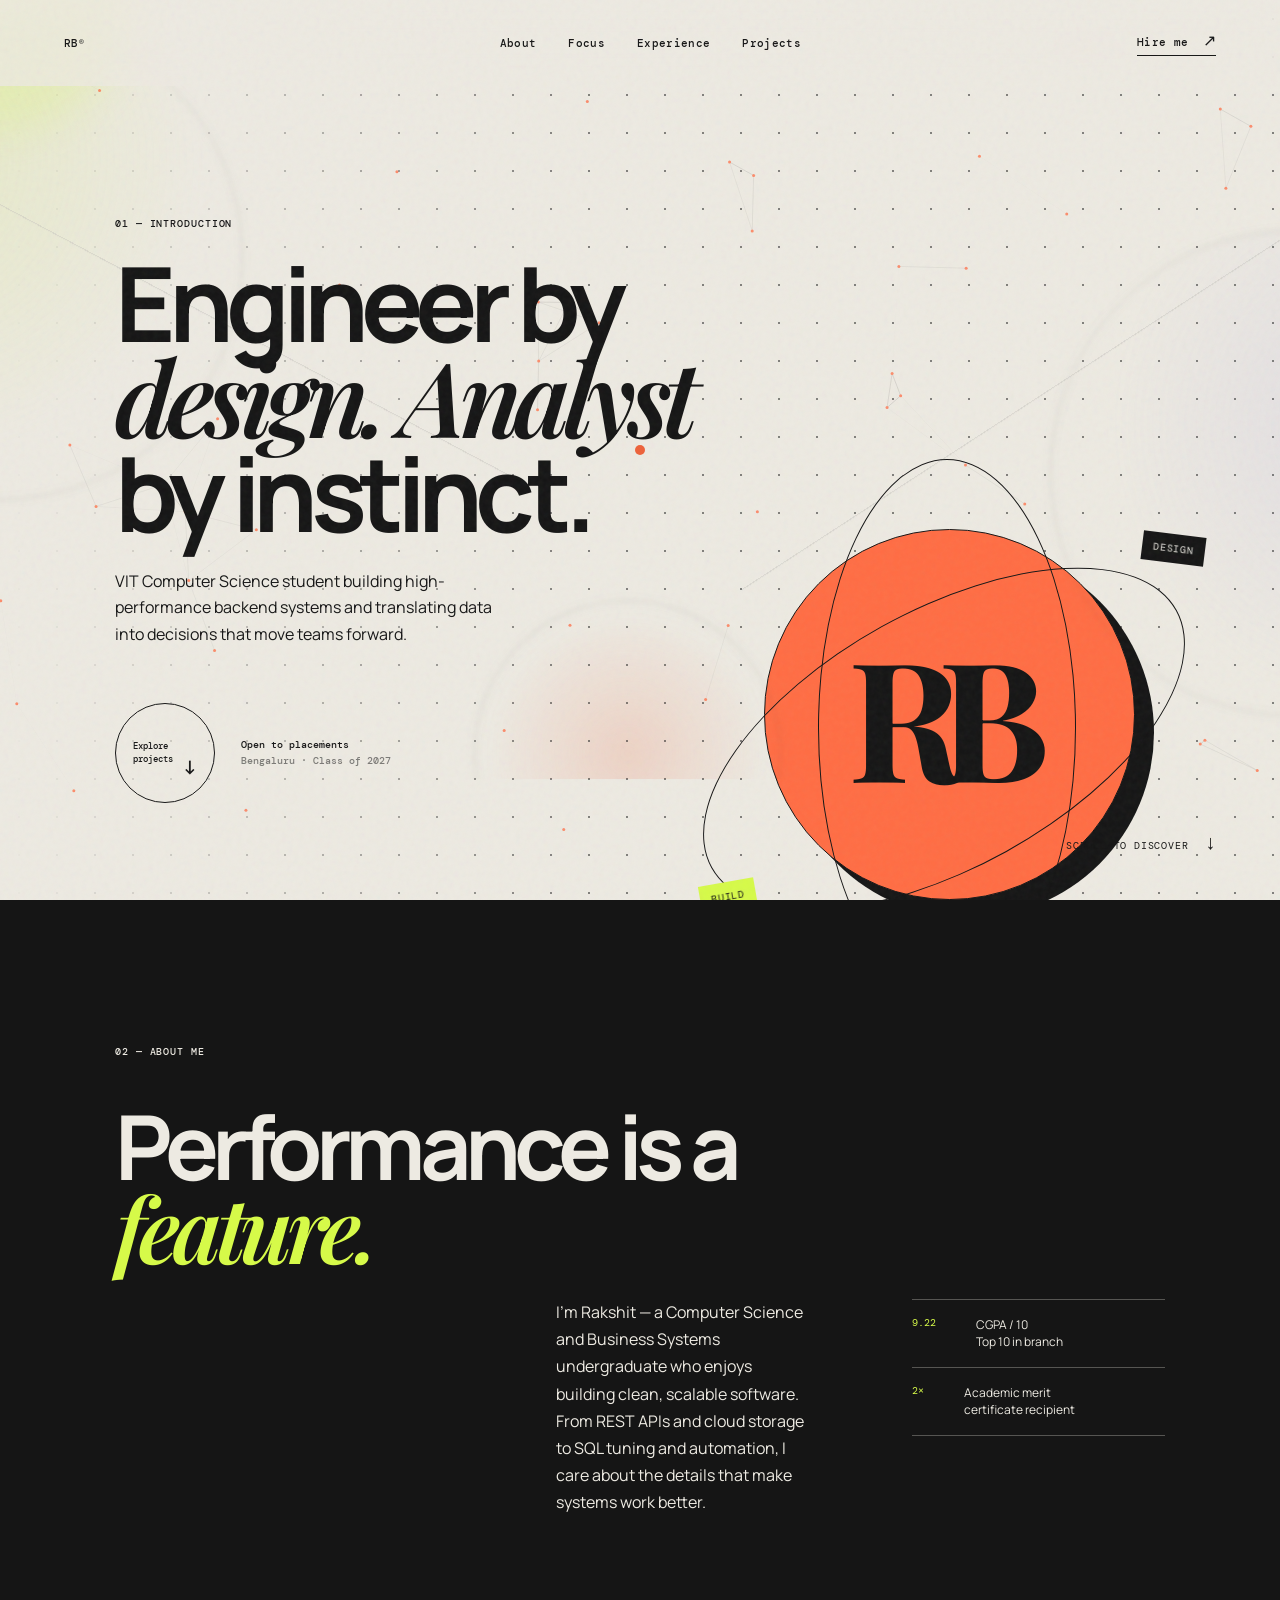
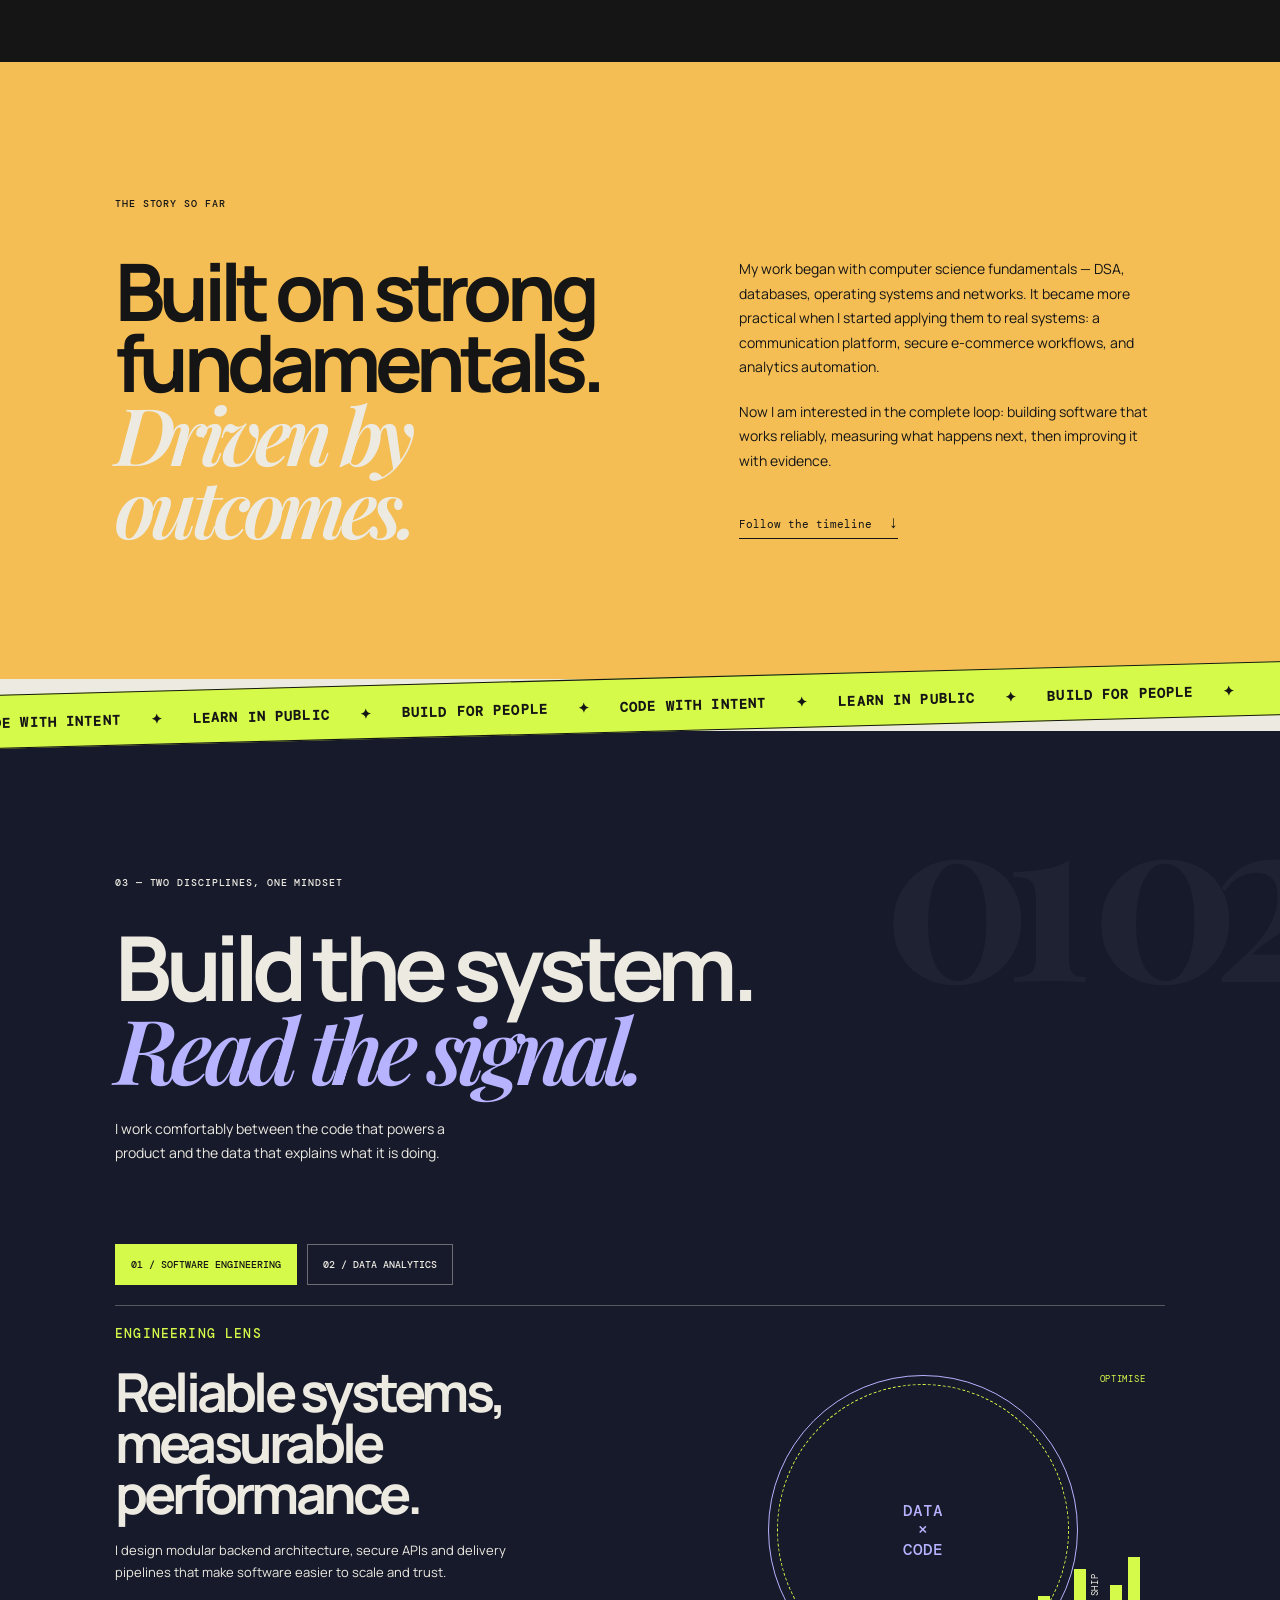
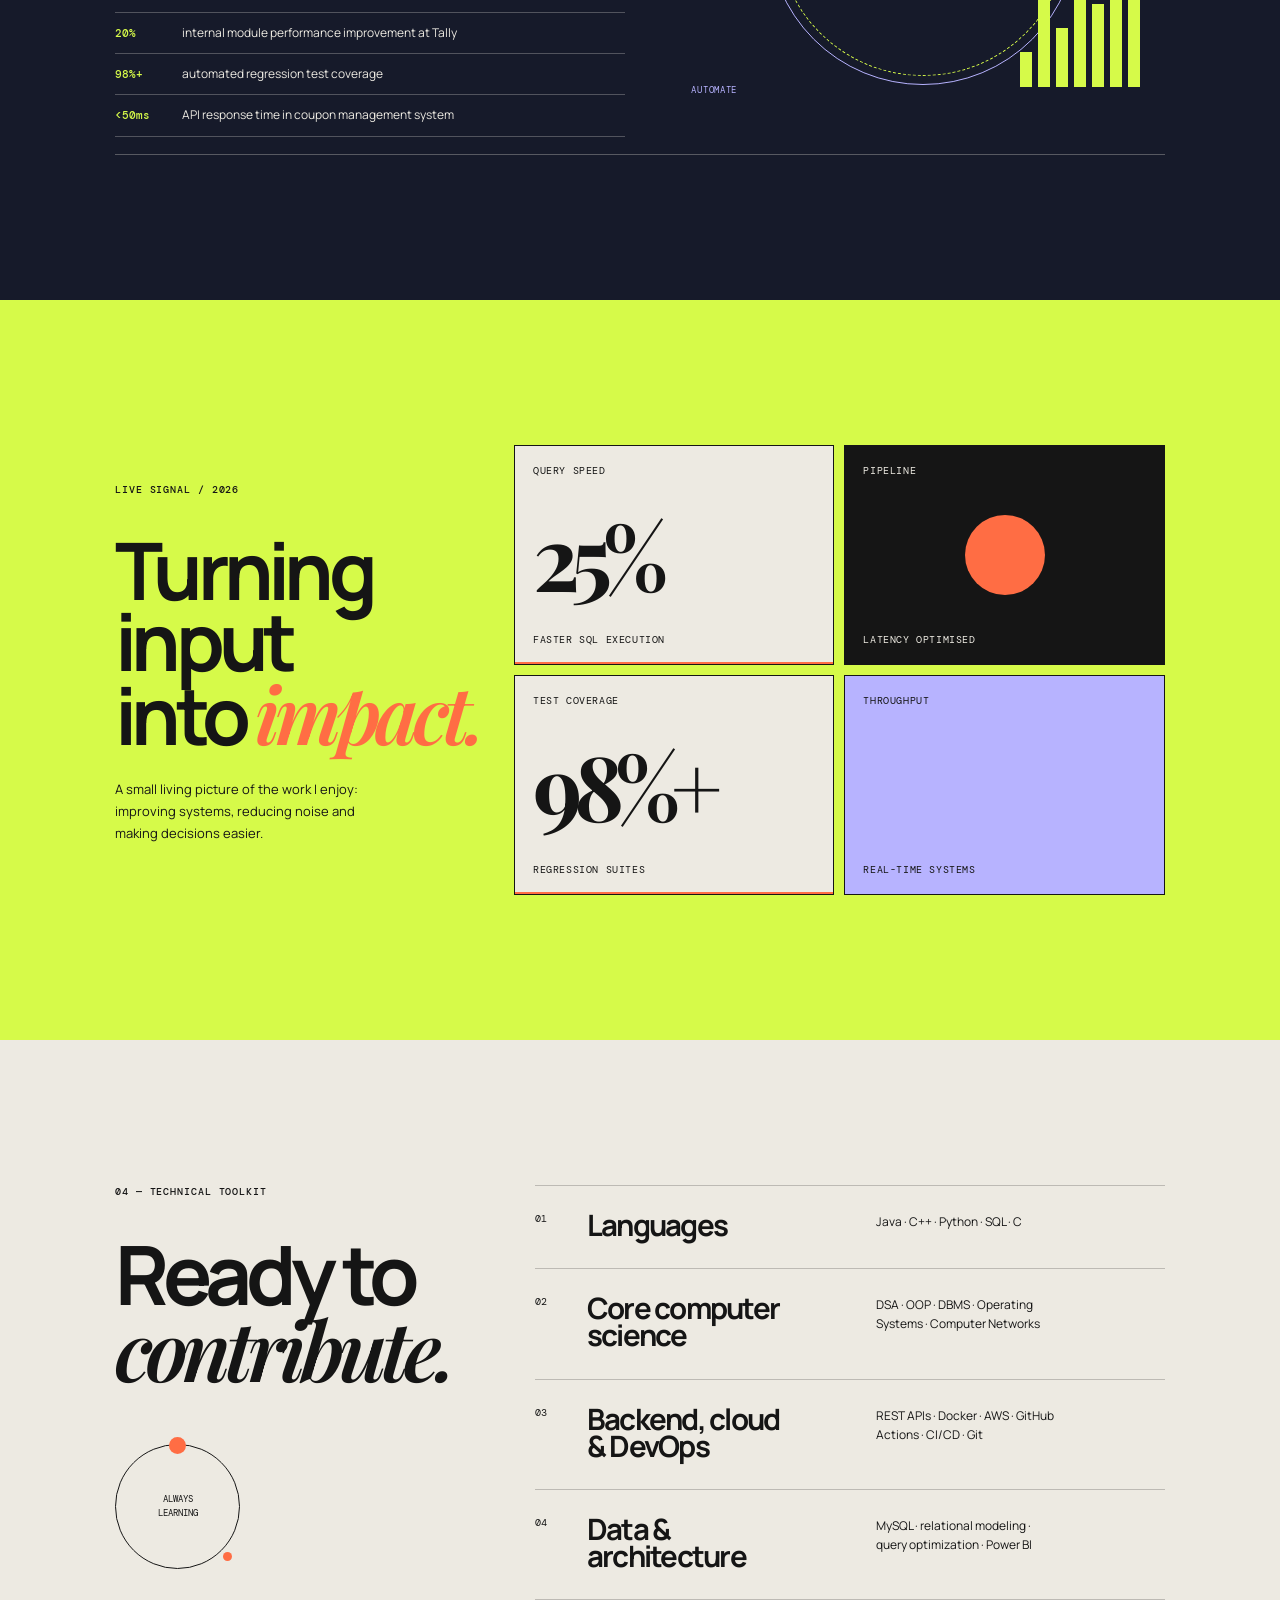
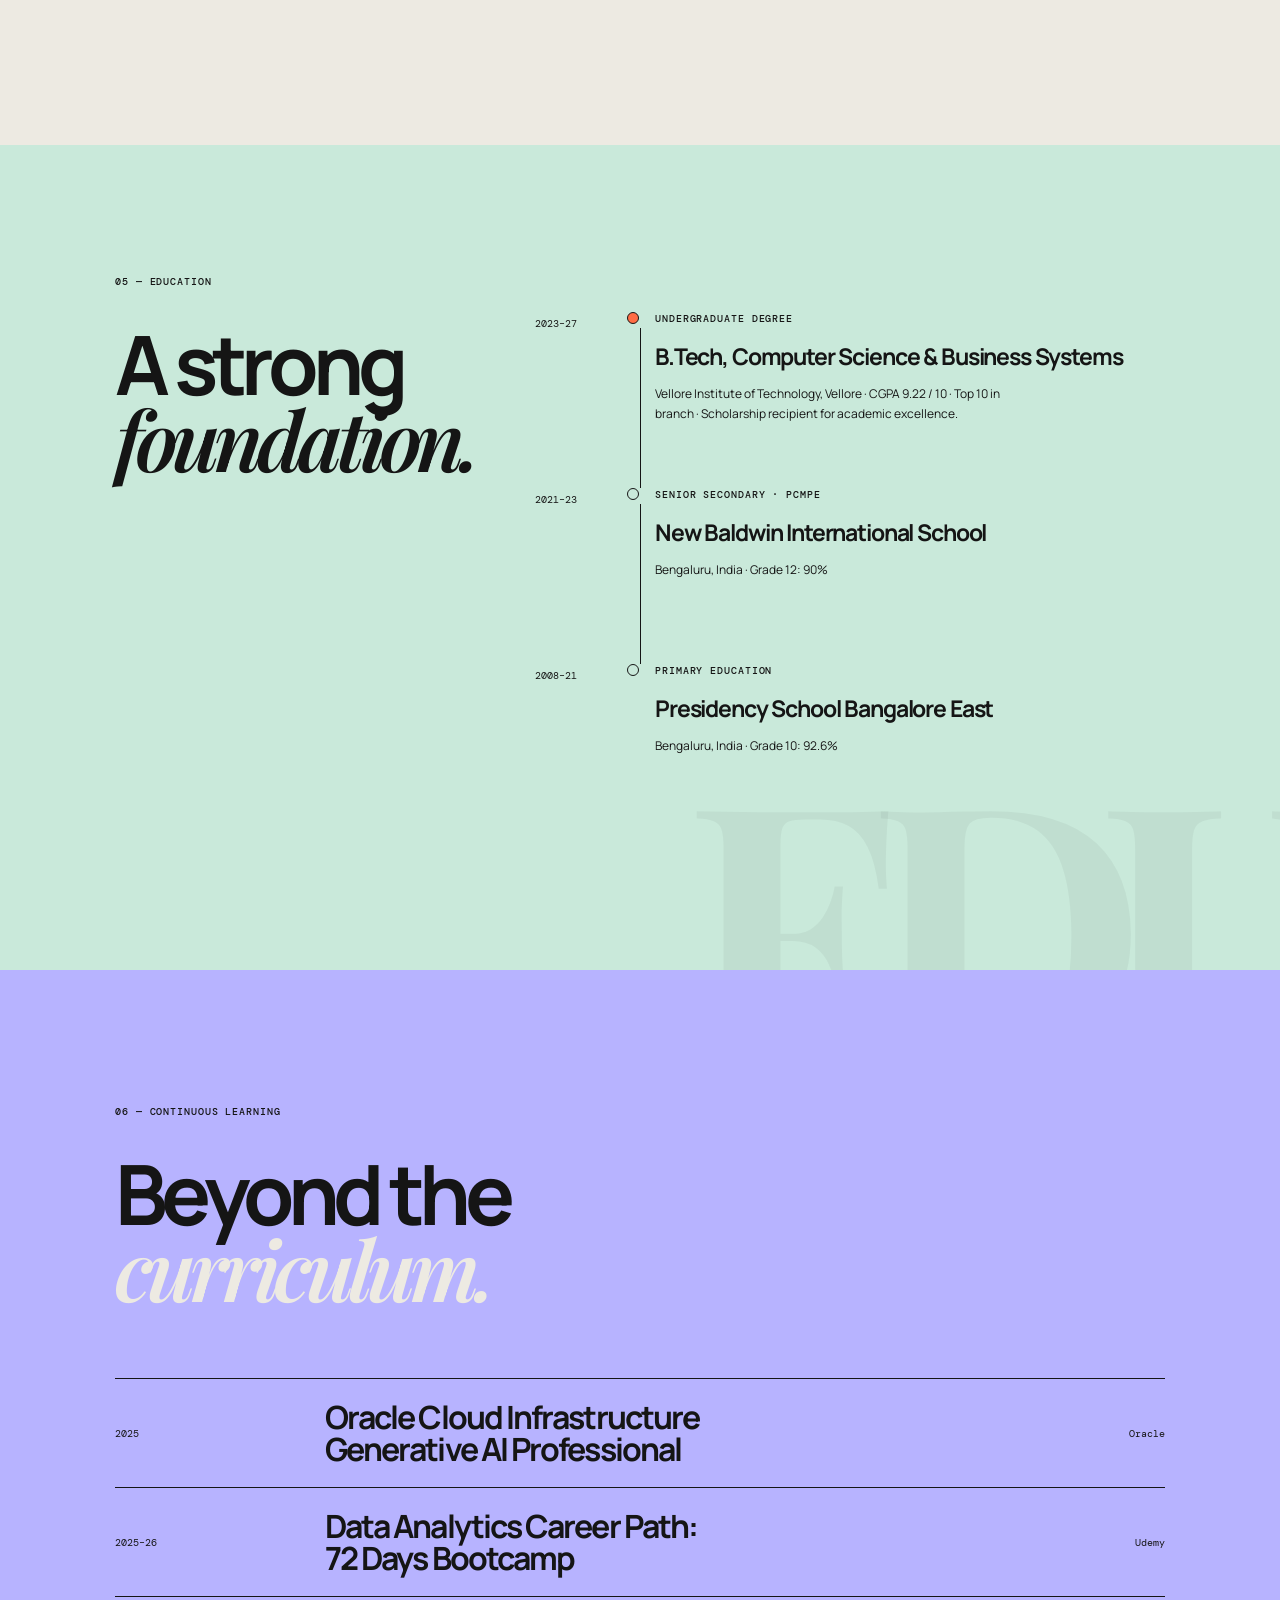
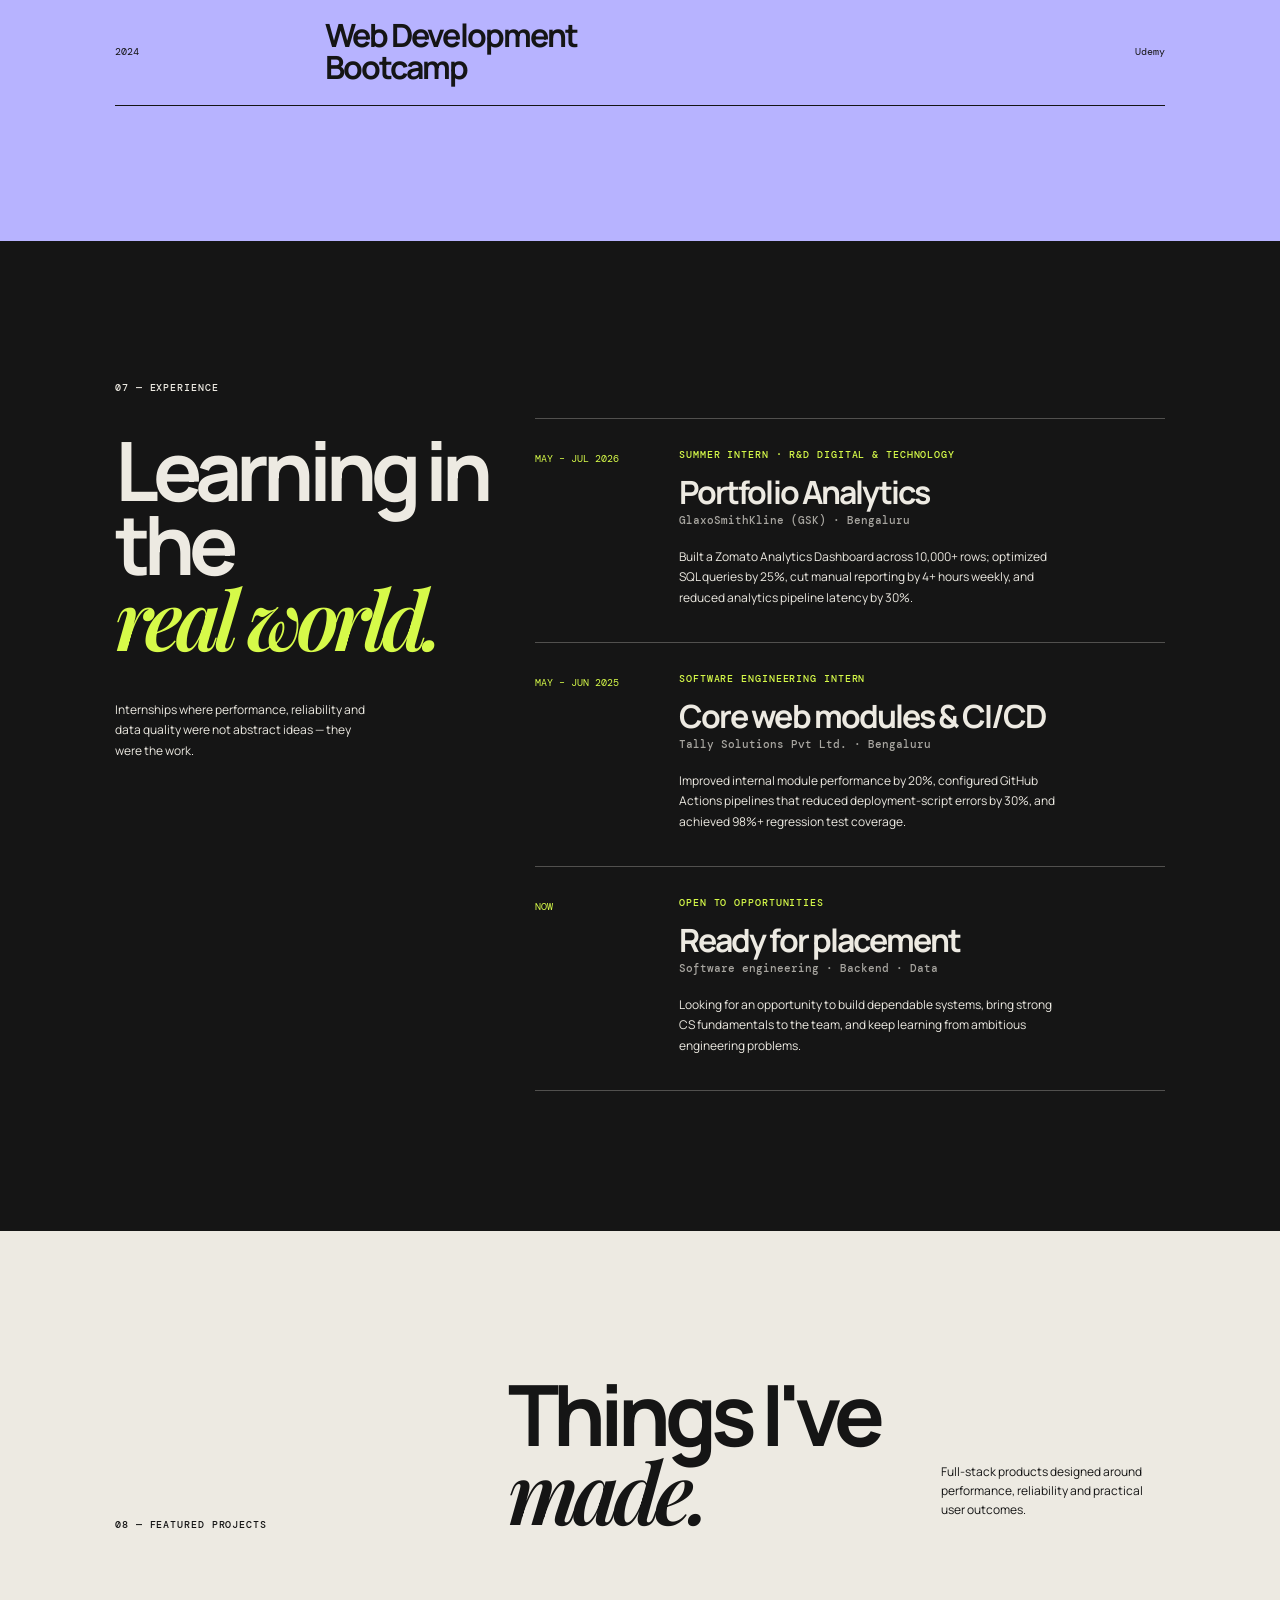
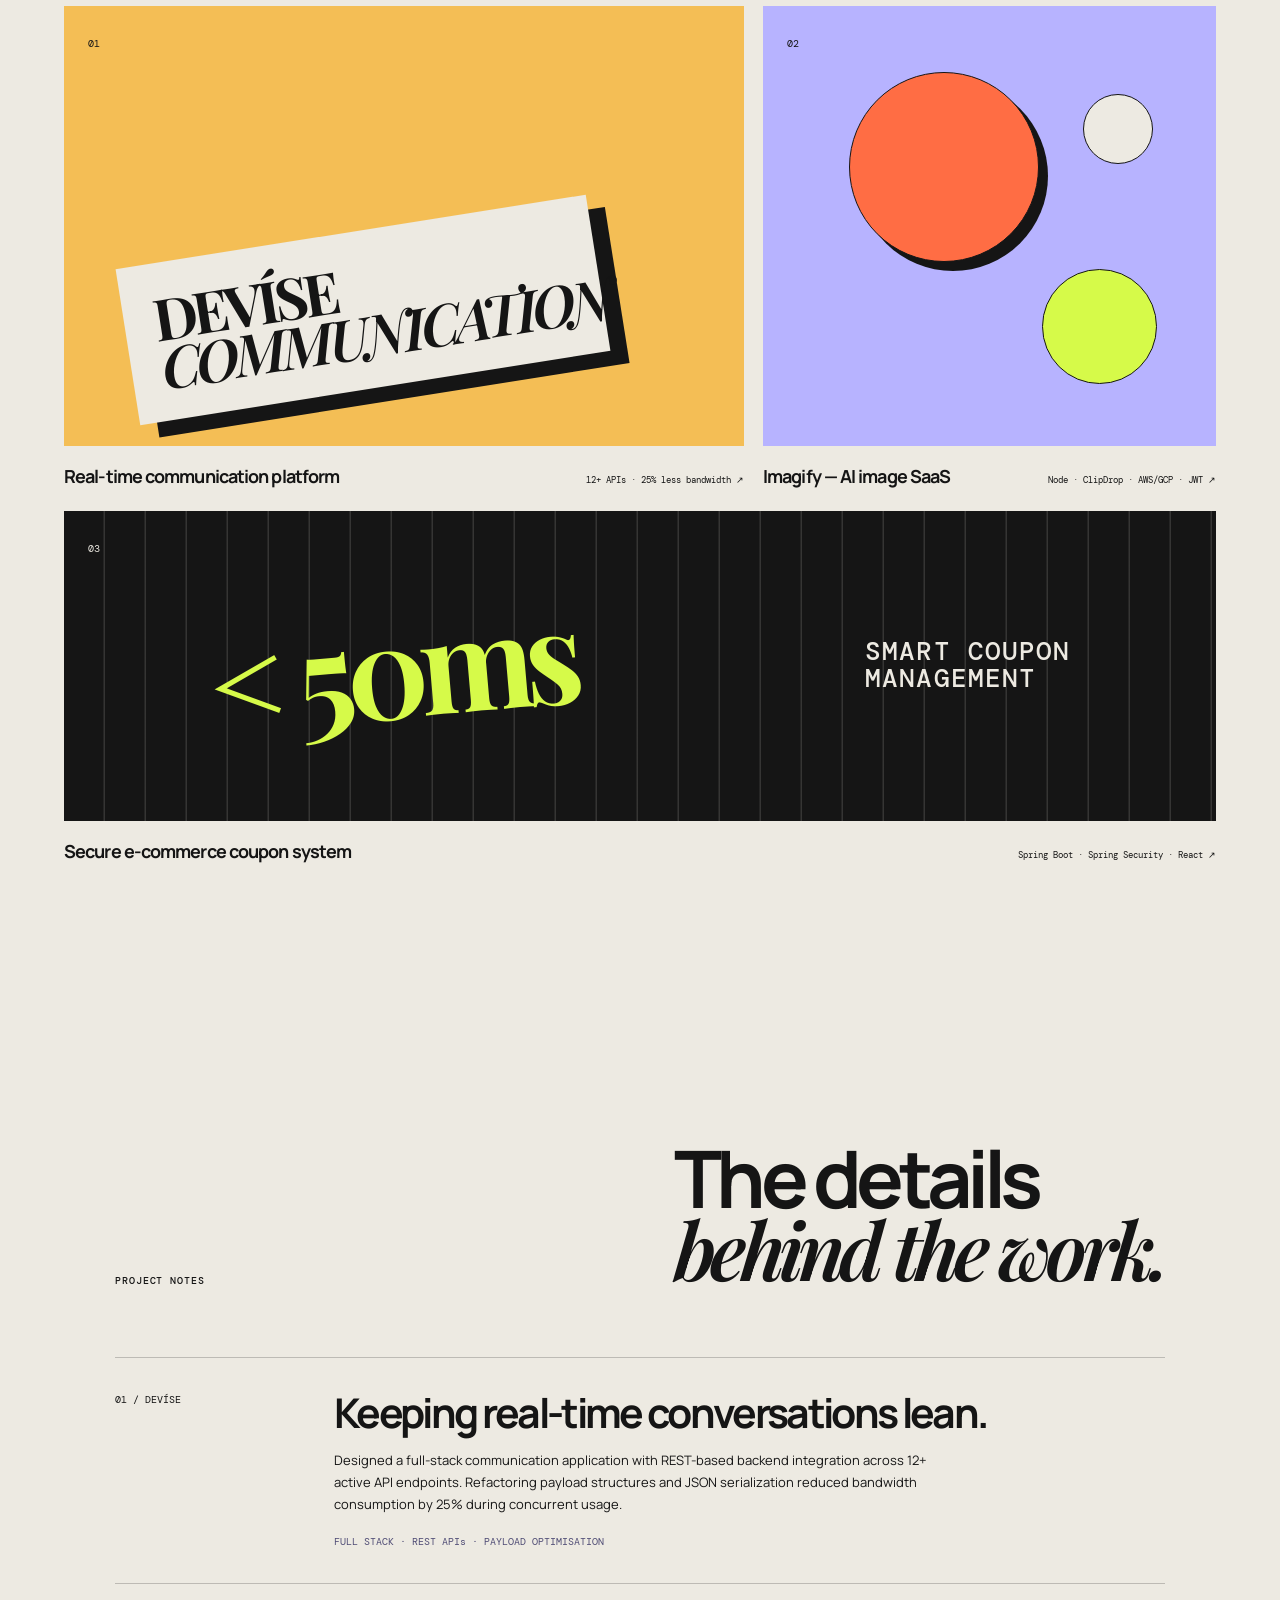
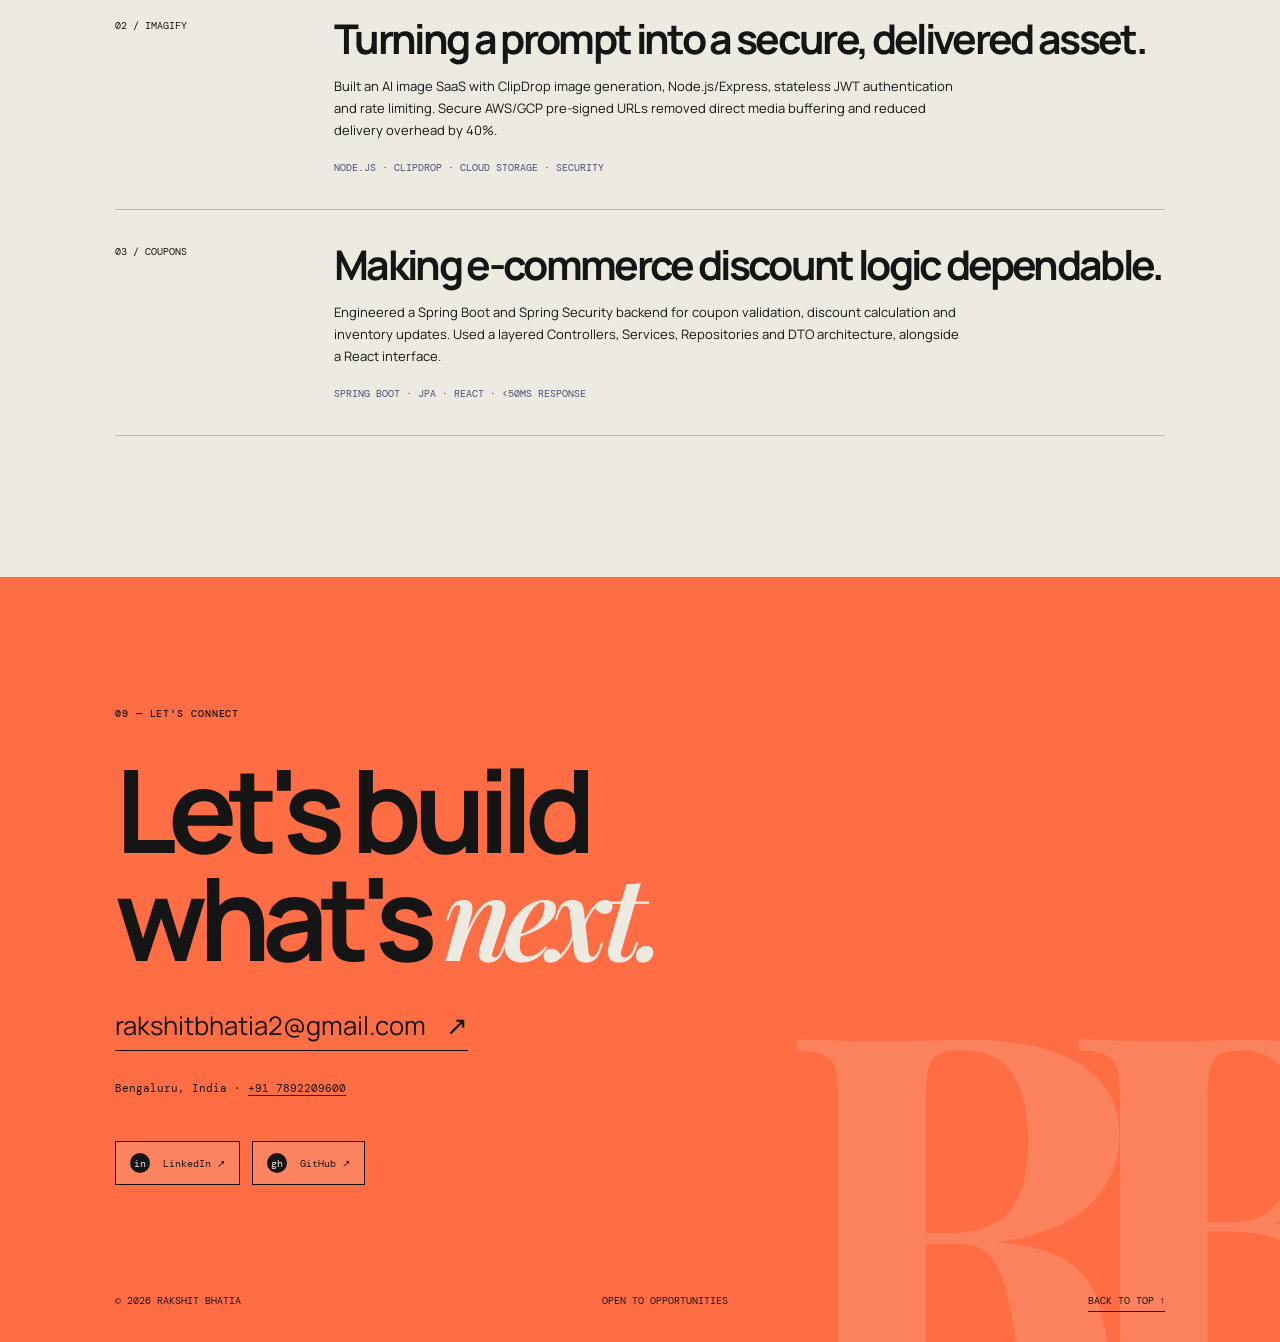
==== index.html @ 24d00c27 "Add Vercel Analytics" ====
<!doctype html>
<html lang="en">
  <head>
    <meta charset="UTF-8" />
    <meta name="viewport" content="width=device-width, initial-scale=1.0" />
    <meta name="description" content="Rakshit Bhatia — Computer Science student at VIT building high-performance backend systems and data-driven products. Open to placements, Class of 2027." />
    <meta name="author" content="Rakshit Bhatia" />
    <meta name="theme-color" content="#edeae2" />
    <meta property="og:title" content="Rakshit Bhatia — Portfolio" />
    <meta property="og:description" content="Engineer by design. Analyst by instinct. Backend systems, data analytics, and full-stack projects." />
    <meta property="og:type" content="website" />
    <meta property="og:url" content="https://rakshitbhatia.com" />
    <meta name="twitter:card" content="summary" />
    <meta name="twitter:title" content="Rakshit Bhatia — Portfolio" />
    <meta name="twitter:description" content="VIT CS student · Backend engineering · Data analytics · Open to placements 2027" />
    <title>Rakshit Bhatia — Portfolio</title>
    <link rel="icon" href="favicon.svg" type="image/svg+xml" />
    <link rel="preconnect" href="https://fonts.googleapis.com" />
    <link rel="preconnect" href="https://fonts.gstatic.com" crossorigin />
    <link href="https://fonts.googleapis.com/css2?family=DM+Mono:wght@400;500&family=Manrope:wght@400;500;600;700;800&family=Playfair+Display:ital,wght@0,600;0,700;1,600;1,700&display=swap" rel="stylesheet" />
    <link rel="stylesheet" href="styles.css" />
    <link rel="stylesheet" href="enhancements.css" />
    <link rel="stylesheet" href="motion.css" />
    <link rel="stylesheet" href="resume.css" />
    <link rel="stylesheet" href="dual-track.css" />
    <link rel="stylesheet" href="credentials.css" />
    <link rel="stylesheet" href="story.css" />
    <link rel="stylesheet" href="interactive.css" />
    <link rel="stylesheet" href="ambient.css" />

    <script>
      window.va = window.va || function () {
      (window.vaq = window.vaq || []).push(arguments);
    };
    </script>
    <script defer src="/_vercel/insights/script.js"></script>

  </head>
  <body>
    <a class="skip-link" href="#top">Skip to content</a>

    <div class="loader" aria-hidden="true"><span>RB</span><i></i></div>
    <div class="scroll-progress" aria-hidden="true"></div>
    <div class="cursor-dot" aria-hidden="true"></div>
    <div class="ambient-field" aria-hidden="true">
      <i class="ambient-orb orb-a"></i>
      <i class="ambient-orb orb-b"></i>
      <i class="ambient-orb orb-c"></i>
      <span class="ambient-line line-a"></span>
      <span class="ambient-line line-b"></span>
    </div>
    <div class="noise"></div>
    <div class="cursor-glow"></div>

    <header class="nav">
      <a class="brand" href="#top">RB<span>®</span></a>
      <button class="nav-toggle" type="button" aria-expanded="false" aria-controls="site-nav" aria-label="Open menu">
        <span></span><span></span>
      </button>
      <nav id="site-nav">
        <a href="#about">About</a>
        <a href="#impact">Focus</a>
        <a href="#experience">Experience</a>
        <a href="#work">Projects</a>
        <a class="nav-mobile-cta" href="#contact">Contact</a>
      </nav>
      <a class="nav-cta" href="#contact">Hire me <i>↗</i></a>
    </header>

    <main id="top">
      <section class="hero" aria-label="Introduction">
        <canvas class="particle-canvas" aria-hidden="true"></canvas>
        <div class="hero-orb orb-one"></div>
        <div class="hero-orb orb-two"></div>
        <div class="starfield" aria-hidden="true"></div>
        <div class="hero-copy">
          <p class="eyebrow reveal">01 — INTRODUCTION</p>
          <h1 class="reveal">Engineer by<br /><em>design. Analyst</em><br />by instinct.</h1>
          <p class="hero-description reveal">VIT Computer Science student building high-performance backend systems and translating data into decisions that move teams forward.</p>
          <div class="hero-bottom reveal">
            <a class="round-link magnetic" href="#work"><span>Explore<br />projects</span><b>↓</b></a>
            <p>Open to placements<br /><span>Bengaluru · Class of 2027</span></p>
          </div>
        </div>
        <div class="hero-art reveal">
          <div class="portrait-ring"><div class="portrait-initials">RB</div></div>
          <div class="orbit orbit-a"></div>
          <div class="orbit orbit-b"></div>
          <span class="tag tag-a">DESIGN</span>
          <span class="tag tag-b">BUILD</span>
          <span class="tag tag-c">IMAGINE</span>
        </div>
        <p class="scroll-note">SCROLL TO DISCOVER <span>↓</span></p>
      </section>

      <section class="statement" id="about">
        <p class="eyebrow reveal">02 — ABOUT ME</p>
        <h2 class="reveal">Performance is a<br /><em>feature.</em></h2>
        <div class="statement-grid">
          <p class="reveal">I'm Rakshit — a Computer Science and Business Systems undergraduate who enjoys building clean, scalable software. From REST APIs and cloud storage to SQL tuning and automation, I care about the details that make systems work better.</p>
          <div class="facts reveal">
            <div><b>9.22</b><span>CGPA / 10<br />Top 10 in branch</span></div>
            <div><b>2×</b><span>Academic merit<br />certificate recipient</span></div>
          </div>
        </div>
      </section>

      <section class="origin">
        <p class="eyebrow reveal">THE STORY SO FAR</p>
        <div class="origin-grid">
          <h2 class="reveal">Built on strong<br />fundamentals.<br /><em>Driven by outcomes.</em></h2>
          <div class="origin-copy reveal">
            <p>My work began with computer science fundamentals — DSA, databases, operating systems and networks. It became more practical when I started applying them to real systems: a communication platform, secure e-commerce workflows, and analytics automation.</p>
            <p>Now I am interested in the complete loop: building software that works reliably, measuring what happens next, then improving it with evidence.</p>
            <a href="#experience">Follow the timeline <span>↓</span></a>
          </div>
        </div>
      </section>

      <div class="marquee" aria-label="Core values">
        <div>CODE WITH INTENT <i>✦</i> LEARN IN PUBLIC <i>✦</i> BUILD FOR PEOPLE <i>✦</i> CODE WITH INTENT <i>✦</i> LEARN IN PUBLIC <i>✦</i> BUILD FOR PEOPLE <i>✦</i></div>
      </div>

      <section class="dual-track" id="impact">
        <div class="dual-heading">
          <p class="eyebrow reveal">03 — TWO DISCIPLINES, ONE MINDSET</p>
          <h2 class="reveal">Build the system.<br /><em>Read the signal.</em></h2>
          <p class="reveal">I work comfortably between the code that powers a product and the data that explains what it is doing.</p>
        </div>
        <div class="track-switch reveal" role="tablist" aria-label="Career focus">
          <button class="track-button active" role="tab" aria-selected="true" data-track="engineering">01 / SOFTWARE ENGINEERING</button>
          <button class="track-button" role="tab" aria-selected="false" data-track="analytics">02 / DATA ANALYTICS</button>
        </div>
        <div class="track-stage reveal">
          <div class="track-copy active" data-panel="engineering">
            <p class="type">ENGINEERING LENS</p>
            <h3>Reliable systems,<br />measurable performance.</h3>
            <p>I design modular backend architecture, secure APIs and delivery pipelines that make software easier to scale and trust.</p>
            <ul>
              <li><b>20%</b> internal module performance improvement at Tally</li>
              <li><b>98%+</b> automated regression test coverage</li>
              <li><b>&lt;50ms</b> API response time in coupon management system</li>
            </ul>
          </div>
          <div class="track-copy" data-panel="analytics">
            <p class="type">ANALYTICS LENS</p>
            <h3>From raw data<br />to useful clarity.</h3>
            <p>I model, query and automate data workflows so teams can spend less time assembling reports and more time acting on insight.</p>
            <ul>
              <li><b>10K+</b> operational records modelled in analytics dashboard</li>
              <li><b>25%</b> faster SQL query execution</li>
              <li><b>4+ hrs</b> manual reporting eliminated each week</li>
            </ul>
          </div>
          <div class="data-visual" aria-hidden="true">
            <div class="data-ring"><span>DATA<br />×<br />CODE</span></div>
            <div class="chart-bars"><i></i><i></i><i></i><i></i><i></i><i></i><i></i></div>
            <span class="data-label label-one">OPTIMISE</span>
            <span class="data-label label-two">AUTOMATE</span>
            <span class="data-label label-three">SHIP</span>
          </div>
        </div>
      </section>

      <section class="signal-lab" aria-label="Impact metrics">
        <div class="signal-copy">
          <p class="eyebrow reveal">LIVE SIGNAL / 2026</p>
          <h2 class="reveal">Turning input<br />into <em>impact.</em></h2>
          <p class="reveal">A small living picture of the work I enjoy: improving systems, reducing noise and making decisions easier.</p>
        </div>
        <div class="signal-grid reveal">
          <div class="signal-cell metric">
            <span>QUERY SPEED</span>
            <b data-count="25" data-suffix="%">0%</b>
            <small>FASTER SQL EXECUTION</small>
          </div>
          <div class="signal-cell pulse">
            <span>PIPELINE</span>
            <div class="pulse-core"></div>
            <small>LATENCY OPTIMISED</small>
          </div>
          <div class="signal-cell metric">
            <span>TEST COVERAGE</span>
            <b data-count="98" data-suffix="%+">0%+</b>
            <small>REGRESSION SUITES</small>
          </div>
          <div class="signal-cell waveform">
            <span>THROUGHPUT</span>
            <svg viewBox="0 0 240 80" preserveAspectRatio="none"><path d="M0 45 C22 45 22 15 45 15 S68 66 90 66 S111 24 135 24 S156 52 179 52 S200 9 240 9" /></svg>
            <small>REAL-TIME SYSTEMS</small>
          </div>
        </div>
      </section>

      <section class="skills-section" id="skills">
        <div class="skills-intro">
          <p class="eyebrow reveal">04 — TECHNICAL TOOLKIT</p>
          <h2 class="reveal">Ready to<br /><em>contribute.</em></h2>
          <div class="skill-orbit reveal"><span>ALWAYS<br />LEARNING</span></div>
        </div>
        <div class="skill-list">
          <div class="skill reveal"><span>01</span><h3>Languages</h3><p>Java · C++ · Python · SQL · C</p></div>
          <div class="skill reveal"><span>02</span><h3>Core computer<br />science</h3><p>DSA · OOP · DBMS · Operating Systems · Computer Networks</p></div>
          <div class="skill reveal"><span>03</span><h3>Backend, cloud<br />& DevOps</h3><p>REST APIs · Docker · AWS · GitHub Actions · CI/CD · Git</p></div>
          <div class="skill reveal"><span>04</span><h3>Data &<br />architecture</h3><p>MySQL · relational modeling · query optimization · Power BI</p></div>
        </div>
      </section>

      <section class="journey education" id="education">
        <div class="journey-heading">
          <p class="eyebrow reveal">05 — EDUCATION</p>
          <h2 class="reveal">A strong<br /><em>foundation.</em></h2>
        </div>
        <div class="timeline">
          <article class="timeline-item reveal">
            <div class="timeline-date">2023–27</div>
            <div class="timeline-dot"></div>
            <div>
              <p class="type">UNDERGRADUATE DEGREE</p>
              <h3>B.Tech, Computer Science & Business Systems</h3>
              <p>Vellore Institute of Technology, Vellore · CGPA 9.22 / 10 · Top 10 in branch · Scholarship recipient for academic excellence.</p>
            </div>
          </article>
          <article class="timeline-item reveal">
            <div class="timeline-date">2021–23</div>
            <div class="timeline-dot"></div>
            <div>
              <p class="type">SENIOR SECONDARY · PCMPE</p>
              <h3>New Baldwin International School</h3>
              <p>Bengaluru, India · Grade 12: 90%</p>
            </div>
          </article>
          <article class="timeline-item reveal">
            <div class="timeline-date">2008–21</div>
            <div class="timeline-dot"></div>
            <div>
              <p class="type">PRIMARY EDUCATION</p>
              <h3>Presidency School Bangalore East</h3>
              <p>Bengaluru, India · Grade 10: 92.6%</p>
            </div>
          </article>
        </div>
      </section>

      <section class="credentials">
        <p class="eyebrow reveal">06 — CONTINUOUS LEARNING</p>
        <h2 class="reveal">Beyond the<br /><em>curriculum.</em></h2>
        <div class="credential-list">
          <article class="credential reveal"><span>2025</span><h3>Oracle Cloud Infrastructure<br />Generative AI Professional</h3><p>Oracle</p></article>
          <article class="credential reveal"><span>2025–26</span><h3>Data Analytics Career Path:<br />72 Days Bootcamp</h3><p>Udemy</p></article>
          <article class="credential reveal"><span>2024</span><h3>Web Development<br />Bootcamp</h3><p>Udemy</p></article>
        </div>
      </section>

      <section class="experience" id="experience">
        <div class="experience-heading">
          <p class="eyebrow reveal">07 — EXPERIENCE</p>
          <h2 class="reveal">Learning in the<br /><em>real world.</em></h2>
          <p class="reveal">Internships where performance, reliability and data quality were not abstract ideas — they were the work.</p>
        </div>
        <div class="experience-list">
          <article class="experience-item reveal">
            <p class="experience-date">MAY – JUL 2026</p>
            <div>
              <p class="type">SUMMER INTERN · R&D DIGITAL & TECHNOLOGY</p>
              <h3>Portfolio Analytics</h3>
              <h4>GlaxoSmithKline (GSK) · Bengaluru</h4>
              <p>Built a Zomato Analytics Dashboard across 10,000+ rows; optimized SQL queries by 25%, cut manual reporting by 4+ hours weekly, and reduced analytics pipeline latency by 30%.</p>
            </div>
          </article>
          <article class="experience-item reveal">
            <p class="experience-date">MAY – JUN 2025</p>
            <div>
              <p class="type">SOFTWARE ENGINEERING INTERN</p>
              <h3>Core web modules & CI/CD</h3>
              <h4>Tally Solutions Pvt Ltd. · Bengaluru</h4>
              <p>Improved internal module performance by 20%, configured GitHub Actions pipelines that reduced deployment-script errors by 30%, and achieved 98%+ regression test coverage.</p>
            </div>
          </article>
          <article class="experience-item reveal">
            <p class="experience-date">NOW</p>
            <div>
              <p class="type">OPEN TO OPPORTUNITIES</p>
              <h3>Ready for placement</h3>
              <h4>Software engineering · Backend · Data</h4>
              <p>Looking for an opportunity to build dependable systems, bring strong CS fundamentals to the team, and keep learning from ambitious engineering problems.</p>
            </div>
          </article>
        </div>
      </section>

      <section class="work" id="work">
        <div class="work-header">
          <p class="eyebrow reveal">08 — FEATURED PROJECTS</p>
          <h2 class="reveal">Things I've<br /><em>made.</em></h2>
          <p class="reveal">Full-stack products designed around performance, reliability and practical user outcomes.</p>
        </div>
        <div class="project-grid">
          <a class="project project-one reveal" href="https://devisecommunication.com" target="_blank" rel="noreferrer">
            <div class="project-visual"><span class="project-number">01</span><div class="abstract-card">DEVÍSE<br /><i>COMMUNICATION</i></div></div>
            <div class="project-meta"><h3>Real-time communication platform</h3><span>12+ APIs · 25% less bandwidth ↗</span></div>
          </a>
          <a class="project project-two reveal" href="https://github.com/sword-cutters/imagify" target="_blank" rel="noreferrer">
            <div class="project-visual"><span class="project-number">02</span><div class="spheres"><i></i><i></i><i></i></div></div>
            <div class="project-meta"><h3>Imagify — AI image SaaS</h3><span>Node · ClipDrop · AWS/GCP · JWT ↗</span></div>
          </a>
          <a class="project project-three reveal" href="https://github.com/sword-cutters/smart-coupon-management" target="_blank" rel="noreferrer">
            <div class="project-visual"><span class="project-number">03</span><div class="coupon-art"><b>&lt; 50ms</b><span>SMART COUPON<br />MANAGEMENT</span></div></div>
            <div class="project-meta"><h3>Secure e-commerce coupon system</h3><span>Spring Boot · Spring Security · React ↗</span></div>
          </a>
        </div>
      </section>

      <section class="case-studies">
        <div class="case-heading">
          <p class="eyebrow reveal">PROJECT NOTES</p>
          <h2 class="reveal">The details<br /><em>behind the work.</em></h2>
        </div>
        <div class="case-list">
          <article class="case reveal">
            <span>01 / DEVÍSE</span>
            <div>
              <h3>Keeping real-time conversations lean.</h3>
              <p>Designed a full-stack communication application with REST-based backend integration across 12+ active API endpoints. Refactoring payload structures and JSON serialization reduced bandwidth consumption by 25% during concurrent usage.</p>
              <p class="case-tags">FULL STACK · REST APIs · PAYLOAD OPTIMISATION</p>
            </div>
          </article>
          <article class="case reveal">
            <span>02 / IMAGIFY</span>
            <div>
              <h3>Turning a prompt into a secure, delivered asset.</h3>
              <p>Built an AI image SaaS with ClipDrop image generation, Node.js/Express, stateless JWT authentication and rate limiting. Secure AWS/GCP pre-signed URLs removed direct media buffering and reduced delivery overhead by 40%.</p>
              <p class="case-tags">NODE.JS · CLIPDROP · CLOUD STORAGE · SECURITY</p>
            </div>
          </article>
          <article class="case reveal">
            <span>03 / COUPONS</span>
            <div>
              <h3>Making e-commerce discount logic dependable.</h3>
              <p>Engineered a Spring Boot and Spring Security backend for coupon validation, discount calculation and inventory updates. Used a layered Controllers, Services, Repositories and DTO architecture, alongside a React interface.</p>
              <p class="case-tags">SPRING BOOT · JPA · REACT · &lt;50MS RESPONSE</p>
            </div>
          </article>
        </div>
      </section>

      <section class="closing" id="contact">
        <p class="eyebrow reveal">09 — LET'S CONNECT</p>
        <h2 class="reveal">Let's build<br />what's <em>next.</em></h2>
        <a class="email-link reveal" href="mailto:rakshitbhatia2@gmail.com">rakshitbhatia2@gmail.com <span>↗</span></a>
        <p class="contact-detail reveal">Bengaluru, India · <a href="tel:+917892209600">+91 7892209600</a></p>
        <div class="social-links reveal">
          <a class="magnetic" href="https://www.linkedin.com/in/rakshit-bhatia-1b72002b2/" target="_blank" rel="noreferrer"><span>in</span> LinkedIn ↗</a>
          <a class="magnetic" href="https://github.com/sword-cutters" target="_blank" rel="noreferrer"><span>gh</span> GitHub ↗</a>
        </div>
        <footer>
          <span>© 2026 RAKSHIT BHATIA</span>
          <span>OPEN TO OPPORTUNITIES</span>
          <div><a href="#top">BACK TO TOP ↑</a></div>
        </footer>
      </section>
    </main>

    <script src="script.js?v=2"></script>
    <script src="interactive.js?v=2"></script>
    <script src="ambient.js?v=2"></script>
  </body>
</html>
---- styles.css ----
:root{--ink:#151515;--paper:#edeae2;--lime:#d6fa49;--orange:#ff6d44;--line:rgba(21,21,21,.22)}*{box-sizing:border-box}html{scroll-behavior:smooth}body{margin:0;background:var(--paper);color:var(--ink);font-family:Manrope,sans-serif;overflow-x:hidden}.noise{position:fixed;inset:0;opacity:.08;pointer-events:none;z-index:5;background-image:url("data:image/svg+xml,%3Csvg viewBox='0 0 180 180' xmlns='http://www.w3.org/2000/svg'%3E%3Cfilter id='n'%3E%3CfeTurbulence type='fractalNoise' baseFrequency='.9' numOctaves='4' stitchTiles='stitch'/%3E%3C/filter%3E%3Crect width='100%25' height='100%25' filter='url(%23n)' opacity='.6'/%3E%3C/svg%3E")}.cursor-glow{width:260px;height:260px;background:rgba(214,250,73,.20);border-radius:50%;position:fixed;pointer-events:none;transform:translate(-50%,-50%);filter:blur(22px);z-index:0;transition:left .13s ease-out,top .13s ease-out}.nav{height:86px;position:absolute;z-index:2;top:0;width:100%;padding:0 5vw;display:flex;align-items:center;justify-content:space-between}.brand{font-weight:800;font-size:27px;letter-spacing:-2px;color:inherit;text-decoration:none}.brand span{font-size:8px;vertical-align:top;letter-spacing:0}.nav nav{display:flex;gap:32px;margin-left:80px}.nav a{font:500 11px 'DM Mono';letter-spacing:.03em;color:inherit;text-decoration:none}.nav-cta{border-bottom:1px solid var(--ink);padding-bottom:4px}.nav-cta i{font-style:normal;font-size:16px;margin-left:7px}.hero{min-height:100vh;position:relative;isolation:isolate;overflow:hidden;padding:170px 9vw 50px;display:flex;align-items:center}.hero-copy{width:62%;z-index:1}.eyebrow,.type{font:500 10px 'DM Mono';letter-spacing:.09em;margin:0}.hero h1,h2{font-size:clamp(55px,8.1vw,126px);letter-spacing:-.072em;line-height:.9;font-weight:700;margin:26px 0 29px}.hero h1 em,h2 em{font-family:'Playfair Display';font-weight:600}.hero-description{font-size:16px;line-height:1.65;max-width:385px;margin:0}.hero-bottom{margin-top:55px;display:flex;align-items:center;gap:26px}.round-link{width:100px;height:100px;border:1px solid var(--ink);border-radius:50%;color:inherit;text-decoration:none;display:flex;flex-direction:column;justify-content:center;padding:17px;transition:.35s}.round-link:hover{background:var(--ink);color:var(--lime);transform:rotate(8deg)}.round-link span{font:500 9px 'DM Mono';line-height:1.45}.round-link b{font-size:19px;align-self:flex-end;line-height:0}.hero-bottom p{font:500 10px 'DM Mono';line-height:1.6}.hero-bottom p span{opacity:.52}.hero-art{position:absolute;right:5vw;top:51%;transform:translateY(-43%);width:min(42vw,570px);aspect-ratio:1;z-index:-1}.portrait-ring{width:69%;aspect-ratio:1;border:1px solid var(--ink);border-radius:50%;position:absolute;left:16%;top:13%;display:grid;place-items:center;background:var(--orange);box-shadow:19px 18px 0 var(--ink)}.portrait-initials{font:700 clamp(80px,13vw,190px)/1 'Playfair Display';letter-spacing:-.15em;margin-left:-.15em}.orbit{position:absolute;border:1px solid var(--ink);border-radius:50%;animation:spin 20s linear infinite}.orbit-a{width:99%;height:48%;top:28%;transform:rotate(-29deg)}.orbit-b{width:48%;height:100%;left:26%;animation-duration:16s;animation-direction:reverse}.tag{position:absolute;background:var(--ink);color:var(--paper);font:10px 'DM Mono';letter-spacing:.08em;padding:8px 11px}.tag-a{top:14%;right:2%;transform:rotate(7deg)}.tag-b{bottom:16%;left:4%;background:var(--lime);color:var(--ink);transform:rotate(-10deg)}.tag-c{right:9%;bottom:9%;transform:rotate(12deg)}.scroll-note{position:absolute;bottom:35px;right:5vw;font:10px 'DM Mono';letter-spacing:.08em}.scroll-note span{font-size:20px;margin-left:10px}.statement{padding:145px 9vw;background:var(--ink);color:var(--paper)}.statement h2{font-size:clamp(46px,7vw,100px);margin-top:48px}.statement h2 em{color:var(--lime)}.statement-grid{display:grid;grid-template-columns:1fr 1fr;margin-left:42%;gap:8vw}.statement-grid>p{font-size:16px;line-height:1.7;margin:0}.facts{border-top:1px solid rgba(237,234,226,.3)}.facts div{display:flex;gap:40px;padding:16px 0;border-bottom:1px solid rgba(237,234,226,.3)}.facts b{font:400 10px 'DM Mono';color:var(--lime)}.facts span{font-size:12px;line-height:1.45}.skills-section{padding:145px 9vw;display:grid;grid-template-columns:40% 60%}.skills-intro h2{font-size:clamp(48px,6.4vw,94px);margin-top:40px}.skill{display:grid;grid-template-columns:52px 1fr 1fr;align-items:start;padding:26px 0 29px;border-top:1px solid var(--line);transition:padding .3s}.skill:last-child{border-bottom:1px solid var(--line)}.skill:hover{padding-left:12px;background:rgba(214,250,73,.25)}.skill span,.project-number{font:10px 'DM Mono'}.skill h3{font-size:clamp(22px,2.3vw,35px);letter-spacing:-.06em;line-height:.92;margin:0}.skill p{font-size:12px;line-height:1.6;max-width:180px;margin:0}.journey{padding:130px 9vw;background:#c9e9da;display:grid;grid-template-columns:40% 60%}.journey h2{font-size:clamp(50px,6.4vw,94px);margin-top:40px}.timeline{padding-top:37px}.timeline-item{display:grid;grid-template-columns:92px 28px 1fr;min-height:176px;position:relative}.timeline-item:not(:last-child):after{content:'';position:absolute;left:105px;top:16px;height:calc(100% - 16px);border-left:1px solid var(--ink)}.timeline-date{font:10px 'DM Mono';padding-top:5px}.timeline-dot{width:12px;height:12px;border:1px solid var(--ink);background:#c9e9da;border-radius:50%;z-index:1}.timeline-item:first-child .timeline-dot{background:var(--orange)}.timeline-item h3{font-size:23px;letter-spacing:-.05em;margin:15px 0 12px}.timeline-item div:last-child>p:last-child{font-size:12px;line-height:1.7;max-width:350px;margin:0}.work{padding:145px 5vw 135px}.work-header{padding-left:4vw;display:grid;grid-template-columns:1fr 1.1fr .7fr;align-items:end}.work-header h2{font-size:clamp(50px,6.6vw,96px);margin:0}.work-header>p:last-child{font-size:12px;line-height:1.6;max-width:210px}.project-grid{margin-top:75px;display:grid;grid-template-columns:1.2fr .8fr;gap:19px}.project{text-decoration:none;color:inherit}.project-visual{height:440px;position:relative;padding:24px;overflow:hidden}.project-one .project-visual{background:#f4be55}.project-two .project-visual{background:#b7b3ff}.project-number{position:relative;z-index:1}.abstract-card{font:700 clamp(34px,4.5vw,72px)/.85 'Playfair Display';letter-spacing:-.08em;position:absolute;left:9%;bottom:13%;width:70%;padding:30px;background:var(--paper);transform:rotate(-9deg);box-shadow:17px 15px 0 var(--ink);transition:transform .5s}.abstract-card i{font-weight:600}.project:hover .abstract-card{transform:rotate(-3deg) translateY(-8px)}.spheres{position:absolute;inset:0}.spheres i{display:block;position:absolute;border-radius:50%;border:1px solid var(--ink);background:var(--orange);transition:transform .5s}.spheres i:nth-child(1){width:190px;height:190px;top:15%;left:19%;box-shadow:9px 9px 0 var(--ink)}.spheres i:nth-child(2){width:115px;height:115px;bottom:14%;right:13%;background:var(--lime)}.spheres i:nth-child(3){width:70px;height:70px;top:20%;right:14%;background:var(--paper)}.project:hover .spheres i:nth-child(1){transform:translate(17px,-9px)}.project:hover .spheres i:nth-child(2){transform:translate(-15px,6px)}.project-meta{padding:18px 0 4px;display:flex;justify-content:space-between;align-items:baseline}.project-meta h3{font-size:18px;letter-spacing:-.05em;margin:0}.project-meta span{font:9px 'DM Mono'}.closing{min-height:85vh;padding:130px 9vw 35px;background:var(--orange);display:flex;flex-direction:column;justify-content:space-between}.closing h2{font-size:clamp(60px,9vw,140px);margin:30px 0}.closing h2 em{color:var(--paper)}.email-link{font-size:clamp(16px,2vw,28px);color:inherit;text-decoration:none;border-bottom:1px solid var(--ink);width:max-content;padding-bottom:7px}.email-link span{margin-left:15px}footer{display:flex;justify-content:space-between;align-items:end;font:10px 'DM Mono';margin-top:100px}footer div a{color:inherit;text-decoration:none;border-bottom:1px solid var(--ink);padding-bottom:4px}@keyframes spin{to{transform:rotate(331deg)}}.reveal{opacity:0;transform:translateY(25px);transition:opacity .75s ease,transform .75s ease}.reveal.in-view{opacity:1;transform:none}@media(max-width:720px){.nav{padding:0 6vw}.nav nav{display:none}.hero{padding:140px 7vw 70px;min-height:780px}.hero-copy{width:100%}.hero h1{font-size:63px}.hero-art{width:86vw;right:-16vw;top:61%;opacity:.9}.hero-description{max-width:275px}.scroll-note{right:7vw}.statement,.skills-section,.journey,.closing{padding-left:7vw;padding-right:7vw}.statement{padding-top:100px;padding-bottom:100px}.statement-grid,.skills-section,.journey{display:block;margin-left:0}.statement-grid{margin-top:50px}.facts{margin-top:45px}.skills-section{padding-top:100px;padding-bottom:100px}.skill-list{margin-top:55px}.skill{grid-template-columns:38px 1fr;gap:15px}.skill p{grid-column:2;margin-top:15px}.journey{padding-top:100px;padding-bottom:80px}.timeline{margin-top:45px}.timeline-item{grid-template-columns:70px 23px 1fr}.timeline-item:not(:last-child):after{left:81px}.work{padding:100px 7vw}.work-header{padding:0;display:block}.work-header h2{margin:30px 0}.project-grid{grid-template-columns:1fr;margin-top:50px}.project-visual{height:340px}.project-meta{display:block}.project-meta span{display:block;margin-top:8px}.closing{min-height:680px;padding-top:100px}.closing h2{font-size:65px}.cursor-glow{display:none}footer{display:block;margin-top:60px;line-height:2}footer div{margin-top:15px}}
---- enhancements.css ----
html{scroll-padding-top:92px}.skip-link{position:absolute;top:-100%;left:16px;z-index:100;padding:10px 16px;background:var(--ink);color:var(--lime);font:500 11px 'DM Mono';text-decoration:none;border-radius:4px;transition:top .2s}.skip-link:focus{top:16px;outline:2px solid var(--lime);outline-offset:2px}:focus-visible{outline:2px solid var(--orange);outline-offset:3px}:focus:not(:focus-visible){outline:none}.nav-toggle{display:none;position:relative;z-index:12;width:38px;height:38px;padding:0;border:1px solid var(--ink);border-radius:50%;background:transparent;cursor:pointer;margin-left:auto;margin-right:12px}.nav-toggle span{display:block;width:14px;height:1px;background:var(--ink);margin:0 auto;transition:transform .3s,opacity .3s}.nav-toggle span+span{margin-top:5px}.nav-toggle[aria-expanded=true] span:first-child{transform:translateY(3px) rotate(45deg)}.nav-toggle[aria-expanded=true] span:last-child{transform:translateY(-3px) rotate(-45deg)}.nav-mobile-cta{display:none!important}.nav{position:fixed;background:rgba(237,234,226,.78);backdrop-filter:blur(13px);border-bottom:1px solid transparent;transition:border-color .25s,background .25s}.nav.scrolled{border-color:var(--line);background:rgba(237,234,226,.93)}.experience{padding:140px 9vw;background:var(--ink);color:var(--paper);display:grid;grid-template-columns:40% 60%}.experience-heading h2{font-size:clamp(50px,6.4vw,94px);margin-top:40px}.experience-heading h2 em{color:var(--lime)}.experience-heading>p:last-child{max-width:255px;font-size:12px;line-height:1.7;margin-top:42px}.experience-list{padding-top:37px}.experience-item{display:grid;grid-template-columns:120px 1fr;gap:24px;border-top:1px solid rgba(237,234,226,.28);padding:29px 0 34px}.experience-item:last-child{border-bottom:1px solid rgba(237,234,226,.28)}.experience-date{font:10px 'DM Mono';color:var(--lime);margin:4px 0 0}.experience-item .type{color:var(--lime)}.experience-item h3{font-size:clamp(22px,2.5vw,35px);letter-spacing:-.06em;line-height:1;margin:15px 0 5px}.experience-item h4{font:500 11px 'DM Mono';margin:0;opacity:.68}.experience-item div>p:last-child{font-size:12px;max-width:380px;line-height:1.7;margin:20px 0 0}.reveal{will-change:opacity,transform}@media(max-width:720px){.nav-toggle{display:block}.nav-cta{display:none}.nav-mobile-cta{display:block!important;margin-top:24px;padding-top:24px;border-top:1px solid var(--line);font-weight:600}.nav nav{position:fixed;inset:0;top:0;background:rgba(237,234,226,.97);backdrop-filter:blur(16px);z-index:11;flex-direction:column;align-items:flex-start;justify-content:center;padding:100px 10vw 40px;gap:28px;margin-left:0;opacity:0;visibility:hidden;pointer-events:none;transition:opacity .35s,visibility .35s}.nav nav.open{opacity:1;visibility:visible;pointer-events:auto}.nav nav a{font-size:clamp(22px,6vw,32px);letter-spacing:-.02em}.nav nav a:after{bottom:-4px;height:2px}.experience{display:block;padding:100px 7vw}.experience-list{margin-top:45px}.experience-item{grid-template-columns:1fr;gap:14px}.experience-heading>p:last-child{margin-top:30px}}
---- motion.css ----
body{cursor:default}.loader{position:fixed;inset:0;background:var(--ink);color:var(--paper);z-index:20;display:grid;place-items:center;transition:opacity .8s ease,visibility .8s ease;pointer-events:none}.loader span{font:700 11vw 'Playfair Display';letter-spacing:-.12em;animation:loaderPulse 1.1s ease-in-out infinite alternate}.loader i{position:absolute;bottom:12vh;width:12vw;max-width:170px;height:2px;background:var(--lime);transform-origin:left;animation:loadLine 1.2s ease-out forwards}.loader.done{opacity:0;visibility:hidden}.scroll-progress{height:3px;background:var(--lime);position:fixed;top:0;left:0;width:0;z-index:21;mix-blend-mode:multiply}.hero{perspective:1200px}.hero-art{transition:transform .25s ease-out}.starfield{position:absolute;inset:0;z-index:-2;opacity:.5;background-image:radial-gradient(var(--ink) 1px,transparent 1px);background-size:38px 38px;mask-image:linear-gradient(to right,transparent 0%,#000 45%,#000 100%);animation:starDrift 12s linear infinite}.hero h1{animation:heroEnter 1s cubic-bezier(.2,.8,.2,1) both}.marquee{overflow:hidden;background:var(--lime);white-space:nowrap;border-top:1px solid var(--ink);border-bottom:1px solid var(--ink);padding:14px 0;transform:rotate(-1.5deg) scale(1.04);position:relative;z-index:3}.marquee div{font:600 13px 'DM Mono';letter-spacing:.06em;display:inline-block;animation:marquee 26s linear infinite}.marquee i{font-style:normal;padding:0 20px}.skill-orbit{width:125px;height:125px;border:1px solid var(--ink);border-radius:50%;display:grid;place-items:center;margin-top:55px;position:relative;animation:spin 12s linear infinite}.skill-orbit:before,.skill-orbit:after{content:'';position:absolute;border-radius:50%;background:var(--orange)}.skill-orbit:before{width:17px;height:17px;top:-8px}.skill-orbit:after{width:9px;height:9px;bottom:7px;right:7px}.skill-orbit span{font:9px 'DM Mono';line-height:1.45;text-align:center;animation:spinBack 12s linear infinite}.education{position:relative;overflow:hidden}.education:after{content:'EDU';font:700 28vw/.8 'Playfair Display';letter-spacing:-.12em;position:absolute;right:-2vw;bottom:-7vw;color:rgba(21,21,21,.045);pointer-events:none}.experience-item{transition:transform .4s ease,background .4s ease}.experience-item:hover{transform:translateX(12px);background:rgba(214,250,73,.07)}.project-visual:after{content:'';position:absolute;inset:-30%;background:linear-gradient(110deg,transparent 40%,rgba(255,255,255,.55) 50%,transparent 60%);transform:translateX(-100%) rotate(4deg);transition:transform .8s ease}.project:hover .project-visual:after{transform:translateX(100%) rotate(4deg)}.project{transition:transform .45s cubic-bezier(.2,.8,.2,1)}.project:hover{transform:translateY(-14px)}.closing{position:relative;overflow:hidden}.closing:after{content:'RB';font:700 43vw/.65 'Playfair Display';letter-spacing:-.18em;color:rgba(237,234,226,.16);position:absolute;right:-4vw;bottom:-3vw;pointer-events:none}.closing>*{position:relative;z-index:1}@keyframes loaderPulse{to{color:var(--lime);transform:scale(1.05)}}@keyframes loadLine{from{transform:scaleX(0)}to{transform:scaleX(1)}}@keyframes heroEnter{from{opacity:0;transform:translateY(55px) skewY(5deg)}to{opacity:1;transform:none}}@keyframes starDrift{to{background-position:76px 76px}}@keyframes marquee{to{transform:translateX(-50%)}}@keyframes spinBack{to{transform:rotate(-360deg)}}@media(prefers-reduced-motion:reduce){*,*:before,*:after{animation-duration:.01ms!important;transition-duration:.01ms!important}}@media(max-width:720px){.skill-orbit{margin:35px 0}.marquee{padding:11px 0}.marquee div{font-size:10px}.starfield{mask-image:none;opacity:.16}}
---- resume.css ----
.project-three{grid-column:1/-1}.project-three .project-visual{height:310px;background:var(--ink);color:var(--paper)}.coupon-art{position:absolute;inset:0;display:flex;align-items:center;justify-content:space-around;background:repeating-linear-gradient(90deg,transparent 0 39px,rgba(237,234,226,.15) 40px 41px)}.coupon-art b{font:700 clamp(58px,10vw,150px)/1 'Playfair Display';letter-spacing:-.08em;color:var(--lime);transform:rotate(-5deg)}.coupon-art span{font:500 clamp(15px,2vw,28px)/1.05 'DM Mono';letter-spacing:.04em}.contact-detail{font:11px 'DM Mono';margin:22px 0 0}.contact-detail a{color:inherit;text-decoration:none;border-bottom:1px solid var(--ink)}@media(max-width:720px){.project-three .project-visual{height:250px}.coupon-art{flex-direction:column;align-items:flex-start;padding:32px}.coupon-art b{font-size:64px}.coupon-art span{font-size:15px}}
---- dual-track.css ----
.dual-track{padding:145px 9vw;background:#161a2a;color:var(--paper);overflow:hidden;position:relative}.dual-track:after{content:'01 02';position:absolute;right:-2vw;top:5vw;font:700 18vw/.8 'Playfair Display';letter-spacing:-.12em;color:rgba(237,234,226,.045);pointer-events:none}.dual-heading{max-width:820px;position:relative;z-index:1}.dual-heading h2{font-size:clamp(50px,7vw,100px);margin:38px 0 25px}.dual-heading h2 em{color:#b7b3ff}.dual-heading>p:last-child{font-size:14px;line-height:1.7;max-width:380px}.track-switch{display:flex;gap:10px;margin:80px 0 20px;position:relative;z-index:2}.track-button{color:var(--paper);border:1px solid rgba(237,234,226,.4);background:transparent;padding:13px 15px;font:500 10px 'DM Mono';cursor:pointer;transition:.3s}.track-button.active,.track-button:hover{background:var(--lime);border-color:var(--lime);color:var(--ink)}.track-stage{position:relative;min-height:450px;border-top:1px solid rgba(237,234,226,.3);border-bottom:1px solid rgba(237,234,226,.3);display:grid;grid-template-columns:54% 46%;align-items:center}.track-copy{grid-column:1;grid-row:1;opacity:0;visibility:hidden;transform:translateY(18px);transition:.45s;max-width:510px}.track-copy.active{opacity:1;visibility:visible;transform:none}.track-copy .type{color:var(--lime)}.track-copy h3{font-size:clamp(32px,4.2vw,60px);letter-spacing:-.07em;line-height:.95;margin:20px 0}.track-copy>p{font-size:13px;line-height:1.7;max-width:420px}.track-copy ul{list-style:none;padding:0;margin:29px 0 0;border-top:1px solid rgba(237,234,226,.28)}.track-copy li{font-size:12px;line-height:1.35;padding:12px 0;border-bottom:1px solid rgba(237,234,226,.28)}.track-copy b{font:500 11px 'DM Mono';color:var(--lime);display:inline-block;width:65px}.data-visual{grid-column:2;grid-row:1;height:100%;position:relative;min-height:410px;display:grid;place-items:center}.data-ring{width:min(26vw,310px);aspect-ratio:1;border:1px solid #b7b3ff;border-radius:50%;display:grid;place-items:center;text-align:center;font:500 16px/1.2 'DM Mono';color:#b7b3ff;animation:spin 18s linear infinite}.data-ring:before{content:'';position:absolute;width:60%;aspect-ratio:1;border-radius:50%;border:1px dashed var(--lime)}.chart-bars{position:absolute;bottom:15%;right:5%;display:flex;align-items:end;gap:6px;height:130px}.chart-bars i{display:block;width:12px;background:var(--lime);transform-origin:bottom;animation:barDance 1.7s ease-in-out infinite alternate}.chart-bars i:nth-child(1){height:27%}.chart-bars i:nth-child(2){height:70%;animation-delay:.2s}.chart-bars i:nth-child(3){height:45%;animation-delay:.4s}.chart-bars i:nth-child(4){height:91%;animation-delay:.15s}.chart-bars i:nth-child(5){height:64%;animation-delay:.35s}.chart-bars i:nth-child(6){height:78%;animation-delay:.5s}.chart-bars i:nth-child(7){height:100%;animation-delay:.28s}.data-label{position:absolute;font:9px 'DM Mono';letter-spacing:.08em}.label-one{top:15%;right:4%;color:var(--lime)}.label-two{bottom:13%;left:2%;color:#b7b3ff}.label-three{top:61%;right:12%;transform:rotate(-90deg)}@keyframes barDance{to{transform:scaleY(.45);opacity:.55}}@media(max-width:720px){.dual-track{padding:100px 7vw}.track-switch{margin-top:50px;display:block}.track-button{display:block;width:100%;text-align:left;margin-bottom:7px}.track-stage{display:block;min-height:670px;padding:48px 0}.data-visual{min-height:250px;margin-top:20px}.data-ring{width:200px}.chart-bars{height:90px;right:10%}.dual-heading>p:last-child{font-size:13px}}
---- credentials.css ----
.credentials{padding:135px 9vw;background:#b7b3ff}.credentials h2{font-size:clamp(48px,6.5vw,92px);margin-top:38px}.credentials h2 em{color:var(--paper)}.credential-list{margin-top:70px;border-top:1px solid var(--ink)}.credential{display:grid;grid-template-columns:20% 1fr 20%;align-items:center;border-bottom:1px solid var(--ink);padding:22px 0;transition:.35s}.credential:hover{background:rgba(237,234,226,.38);padding-left:18px}.credential span,.credential p{font:10px 'DM Mono';margin:0}.credential h3{font-size:clamp(20px,2.5vw,34px);letter-spacing:-.06em;line-height:1;margin:0}.credential p{text-align:right}@media(max-width:720px){.credentials{padding:95px 7vw}.credential{grid-template-columns:1fr;gap:10px;padding:22px 0}.credential p{text-align:left}}
---- story.css ----
.origin{padding:135px 9vw;background:#f4be55}.origin-grid{display:grid;grid-template-columns:1.1fr .9fr;gap:8vw;margin-top:45px}.origin h2,.case-heading h2{font-size:clamp(48px,6.2vw,92px);margin:0}.origin h2 em{color:var(--paper)}.origin-copy{align-self:end;padding-bottom:5px}.origin-copy p{font-size:14px;line-height:1.75;margin:0 0 20px}.origin-copy a{display:inline-block;margin-top:18px;color:inherit;text-decoration:none;font:11px 'DM Mono';border-bottom:1px solid var(--ink);padding-bottom:5px}.origin-copy a span{font-size:17px;margin-left:10px}.case-studies{padding:140px 9vw;background:var(--paper)}.case-heading{display:flex;justify-content:space-between;align-items:end}.case-list{margin-top:70px;border-top:1px solid var(--line)}.case{display:grid;grid-template-columns:18% 1fr;gap:30px;padding:35px 0;border-bottom:1px solid var(--line);transition:background .4s,padding .4s}.case:hover{background:rgba(183,179,255,.24);padding-left:18px}.case>span{font:10px 'DM Mono'}.case h3{font-size:clamp(24px,3.2vw,46px);letter-spacing:-.065em;line-height:.95;margin:0 0 17px}.case p{font-size:13px;line-height:1.7;max-width:630px;margin:0}.case .case-tags{font:10px 'DM Mono';margin-top:20px;color:#4f4c75}@media(max-width:720px){.origin{padding:95px 7vw}.origin-grid{display:block}.origin-copy{margin-top:42px}.case-studies{padding:95px 7vw}.case-heading{display:block}.case-heading h2{margin-top:30px}.case-list{margin-top:45px}.case{grid-template-columns:1fr;gap:18px;padding:28px 0}.case:hover{padding-left:9px}}
---- interactive.css ----
.cursor-dot{position:fixed;z-index:30;width:10px;height:10px;border-radius:50%;background:var(--orange);pointer-events:none;transform:translate(-50%,-50%);mix-blend-mode:multiply;transition:width .2s,height .2s,background .2s}.particle-canvas{position:absolute;inset:0;width:100%;height:100%;pointer-events:none;z-index:-3;opacity:.75}.magnetic{will-change:transform}.nav a{position:relative}.nav nav a:after{content:'';position:absolute;left:0;bottom:-7px;width:0;height:1px;background:var(--ink);transition:width .3s}.nav nav a:hover:after,.nav nav a.active:after{width:100%}.project{transform-style:preserve-3d;will-change:transform}.project-visual,.project-meta{transform:translateZ(0)}.project:hover .project-meta{transform:translateZ(25px)}.signal-lab{padding:145px 9vw;background:#d6fa49;display:grid;grid-template-columns:38% 62%;align-items:center;overflow:hidden}.signal-copy h2{font-size:clamp(48px,6.2vw,90px);margin:38px 0 28px}.signal-copy h2 em{color:var(--orange)}.signal-copy>p:last-child{font-size:13px;line-height:1.7;max-width:280px}.signal-grid{display:grid;grid-template-columns:1fr 1fr;gap:10px}.signal-cell{height:220px;border:1px solid var(--ink);padding:18px;position:relative;overflow:hidden;display:flex;flex-direction:column;justify-content:space-between}.signal-cell span,.signal-cell small{font:10px 'DM Mono';letter-spacing:.06em}.signal-cell b{font:700 clamp(56px,7vw,104px)/.85 'Playfair Display';letter-spacing:-.1em}.metric{background:var(--paper)}.metric:after{content:'';position:absolute;width:140%;height:2px;background:var(--orange);bottom:0;left:-20%;animation:scan 2.8s ease-in-out infinite}.pulse{background:var(--ink);color:var(--paper);align-items:center}.pulse>span,.pulse>small{align-self:stretch}.pulse-core{width:80px;height:80px;border-radius:50%;background:var(--orange);box-shadow:0 0 0 0 rgba(255,109,68,.8);animation:pulseCore 2s ease-out infinite}.waveform{background:#b7b3ff}.waveform svg{width:100%;height:85px;overflow:visible}.waveform path{fill:none;stroke:var(--ink);stroke-width:3;stroke-dasharray:420;stroke-dashoffset:420;animation:drawWave 3s ease-in-out infinite alternate}@keyframes scan{50%{transform:translateX(70%);background:var(--ink)}}@keyframes pulseCore{to{box-shadow:0 0 0 50px rgba(255,109,68,0)}}@keyframes drawWave{to{stroke-dashoffset:0}}@media(max-width:720px){.cursor-dot{display:none}.signal-lab{display:block;padding:100px 7vw}.signal-grid{margin-top:50px}.signal-cell{height:170px;padding:13px}.signal-cell b{font-size:60px}.particle-canvas{opacity:.45}}
---- ambient.css ----
.ambient-field{position:fixed;inset:0;pointer-events:none;z-index:1;overflow:hidden;mix-blend-mode:multiply;opacity:.18}.ambient-orb{display:block;position:absolute;width:38vw;max-width:620px;aspect-ratio:1;border-radius:50%;filter:blur(3px);border:1px solid var(--ink);will-change:transform}.orb-a{background:radial-gradient(circle at 30% 30%,var(--lime),transparent 62%);left:-19vw;top:15vh;animation:driftA 15s ease-in-out infinite alternate}.orb-b{background:radial-gradient(circle at 70% 40%,#b7b3ff,transparent 63%);right:-20vw;top:39vh;animation:driftB 19s ease-in-out infinite alternate}.orb-c{background:radial-gradient(circle at 50% 50%,var(--orange),transparent 64%);width:24vw;bottom:-10vw;left:37%;animation:driftC 13s ease-in-out infinite alternate}.ambient-line{position:absolute;height:1px;background:var(--ink);width:65vw;opacity:.5;transform-origin:left center}.line-a{top:24%;left:-16%;transform:rotate(28deg)}.line-b{bottom:21%;right:-23%;transform:rotate(-33deg)}.social-links{display:flex;gap:12px;margin-top:38px}.social-links a{color:inherit;text-decoration:none;border:1px solid var(--ink);padding:11px 14px;font:10px 'DM Mono';background:rgba(237,234,226,.18);transition:.3s}.social-links a:hover{background:var(--ink);color:var(--lime)}.social-links span{display:inline-grid;place-items:center;width:20px;height:20px;border-radius:50%;background:var(--ink);color:var(--paper);margin-right:7px}.social-links a:hover span{background:var(--lime);color:var(--ink)}@keyframes driftA{to{transform:translate(10vw,12vh) rotate(90deg)}}@keyframes driftB{to{transform:translate(-9vw,-14vh) rotate(-65deg)}}@keyframes driftC{to{transform:translate(6vw,-9vh) scale(1.25)}}@media(prefers-reduced-motion:reduce){.ambient-orb{animation:none!important}}@media(max-width:720px){.ambient-field{opacity:.1}.ambient-orb{width:75vw}.orb-c{width:55vw}.social-links{margin-top:28px;flex-wrap:wrap}}
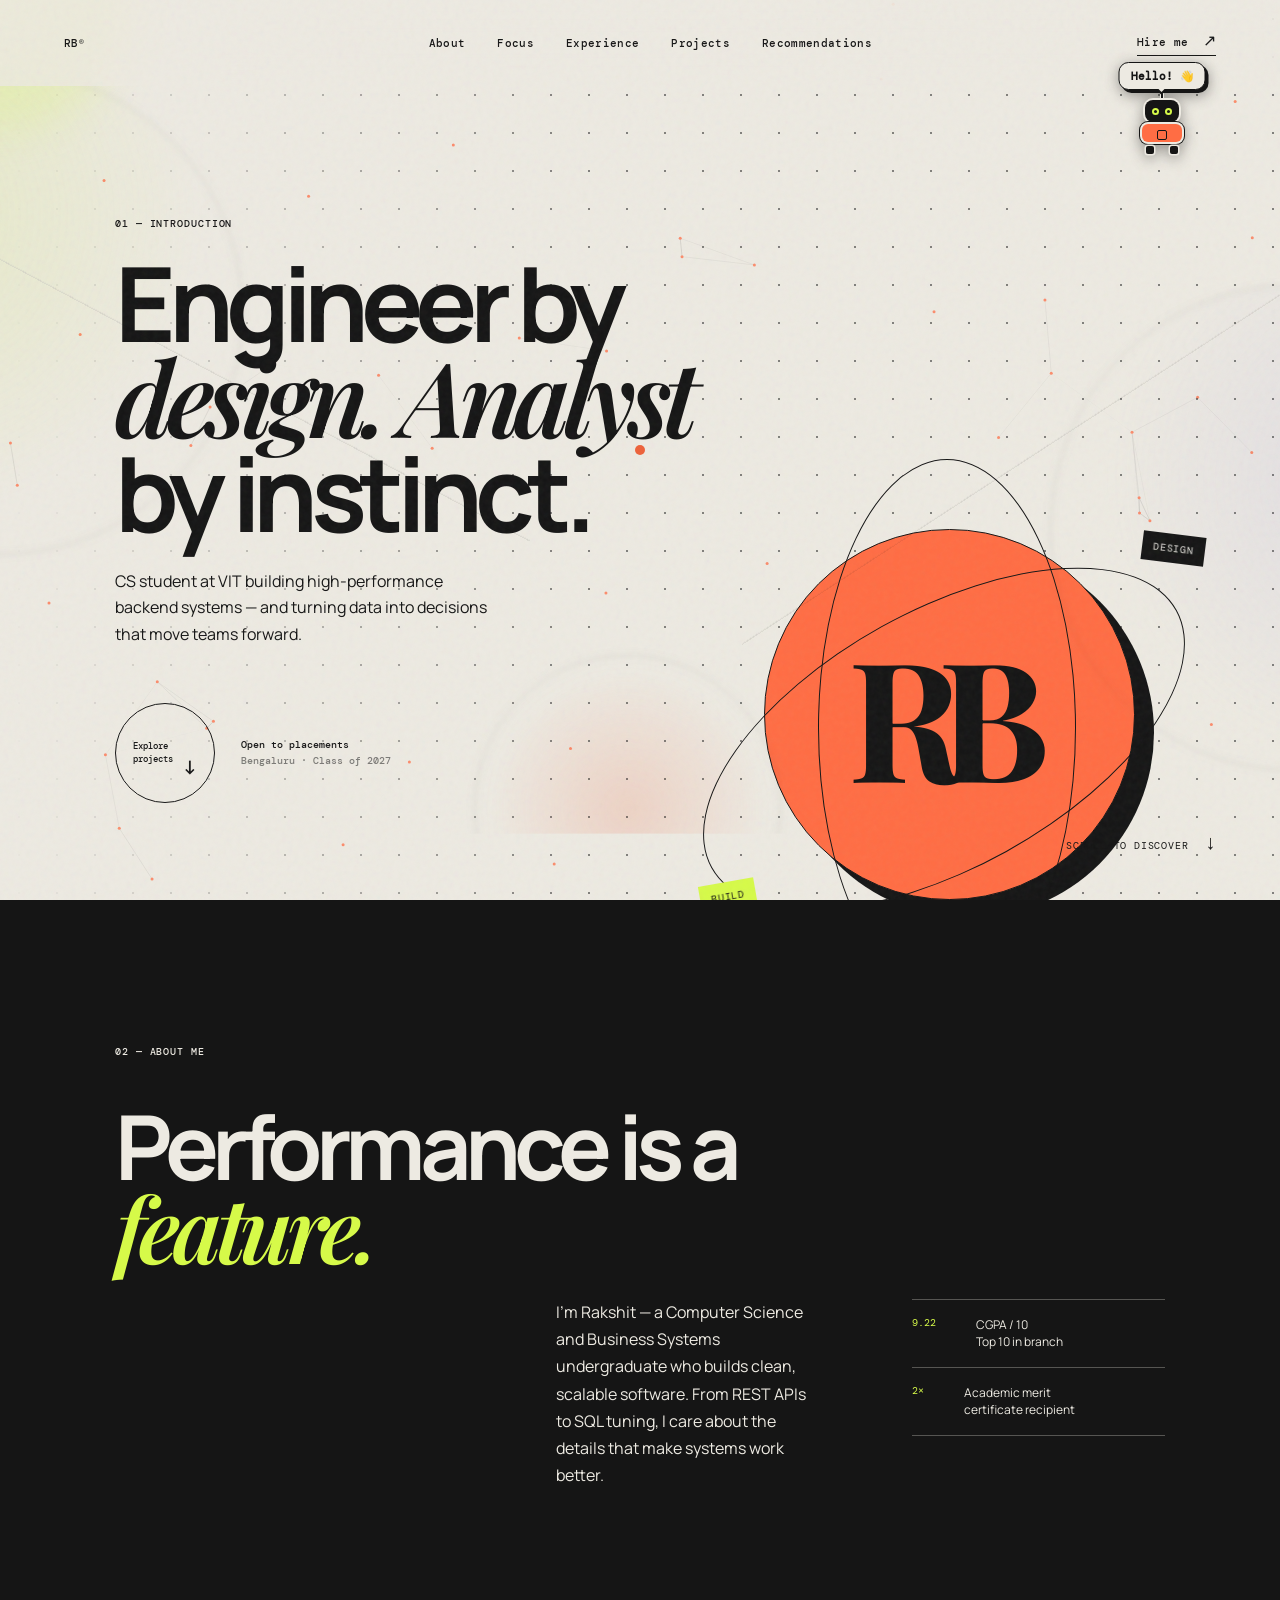
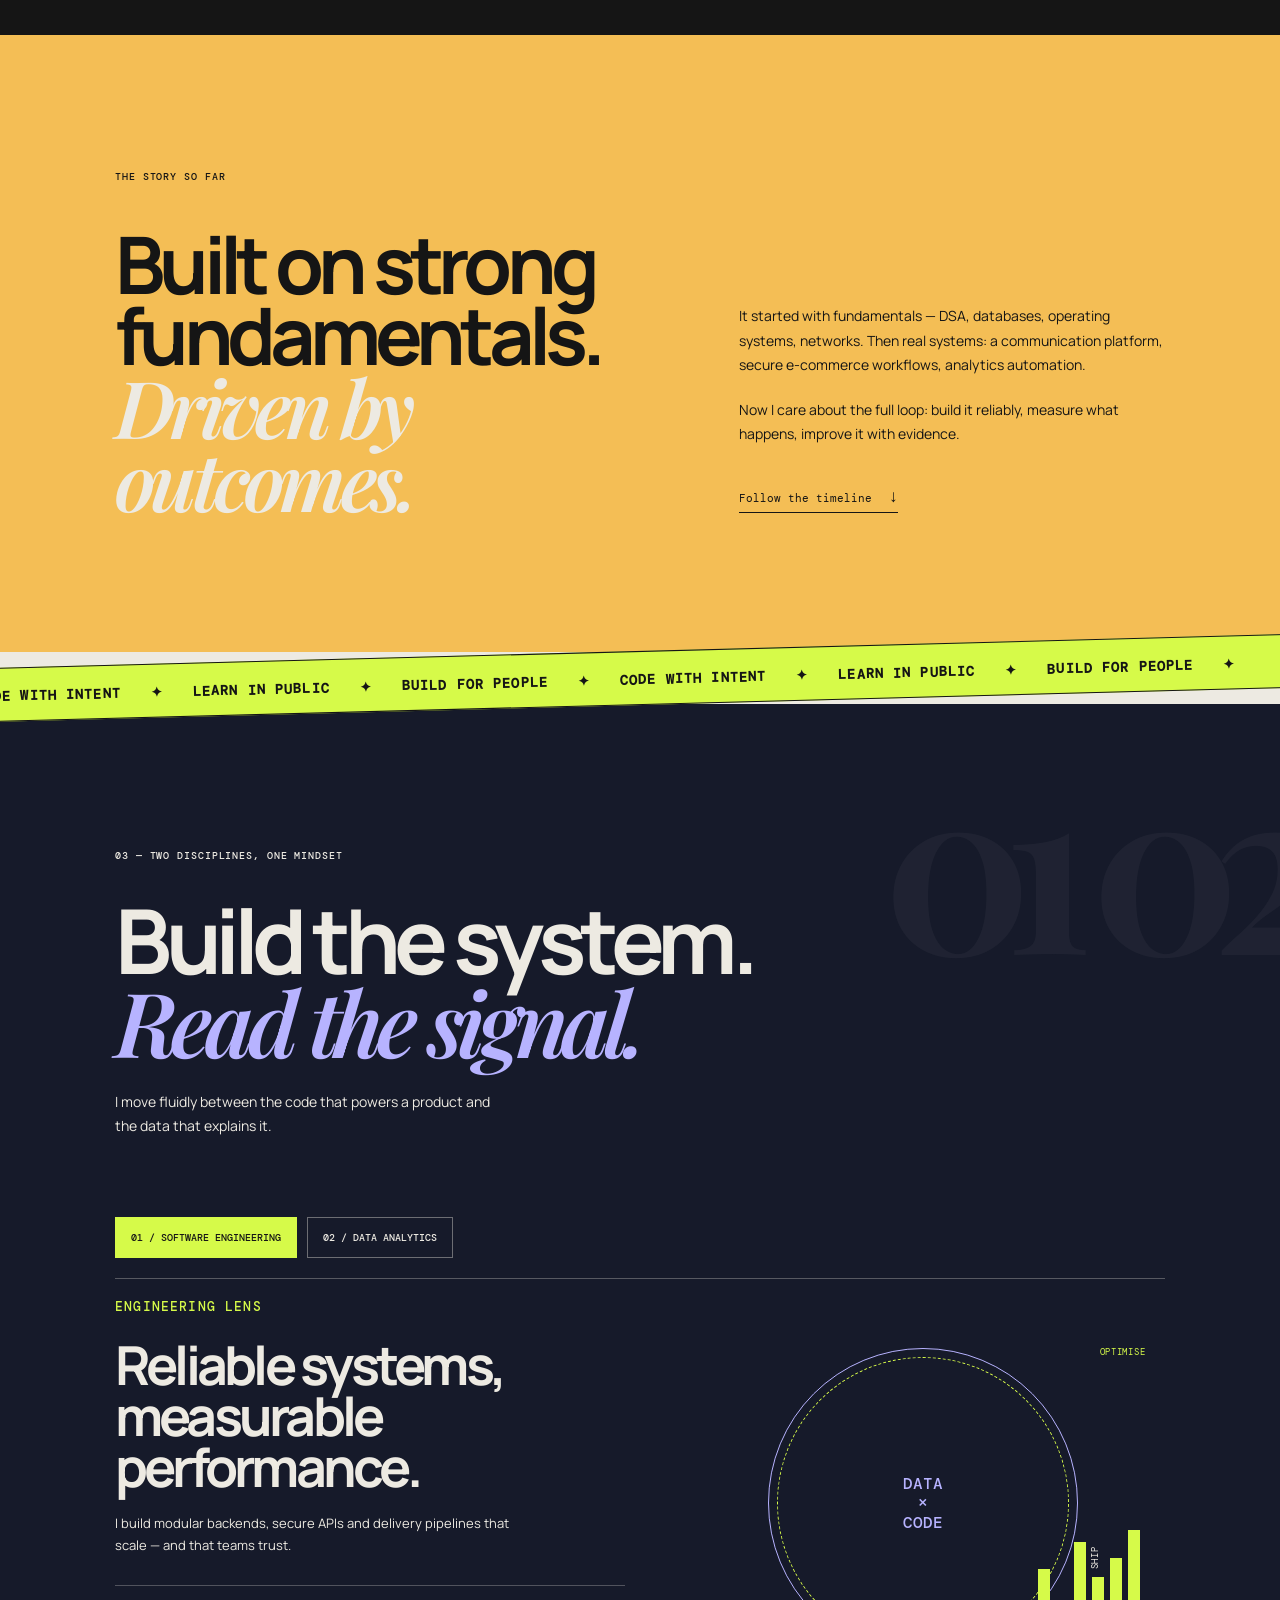
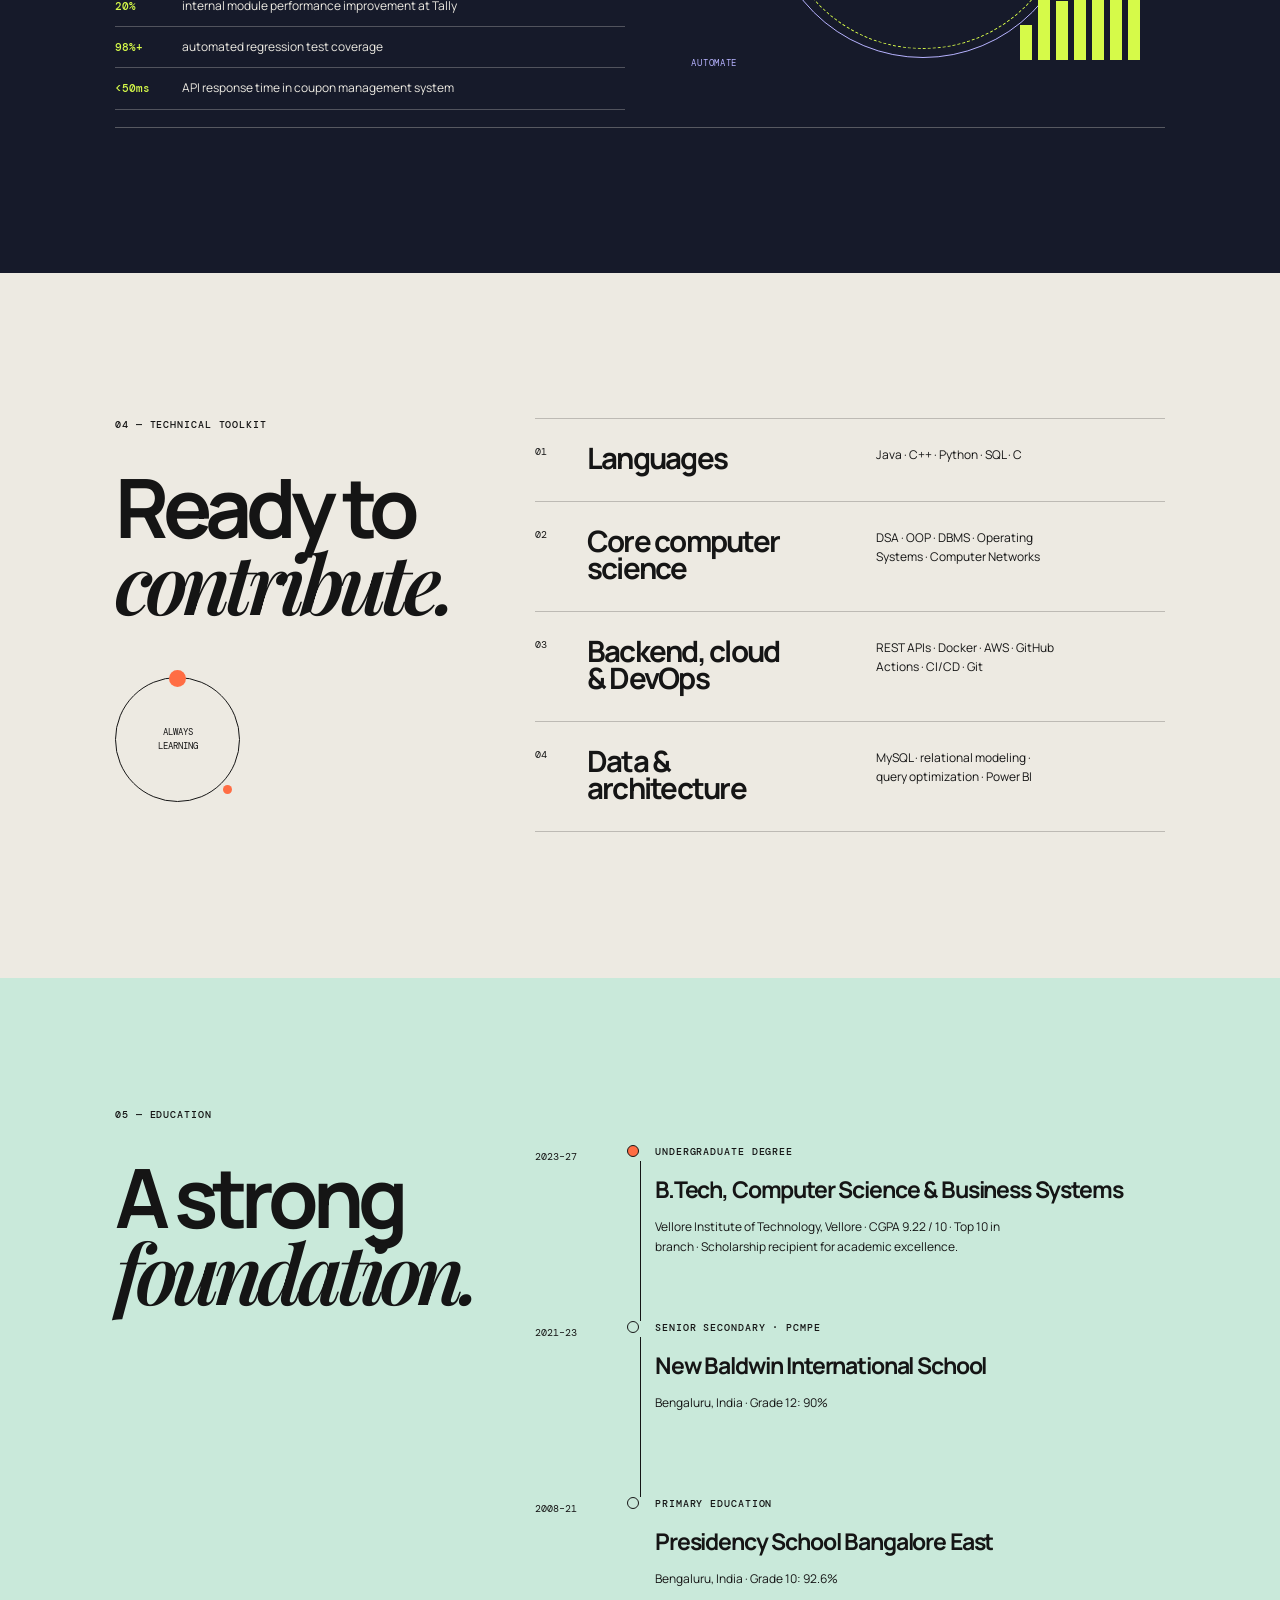
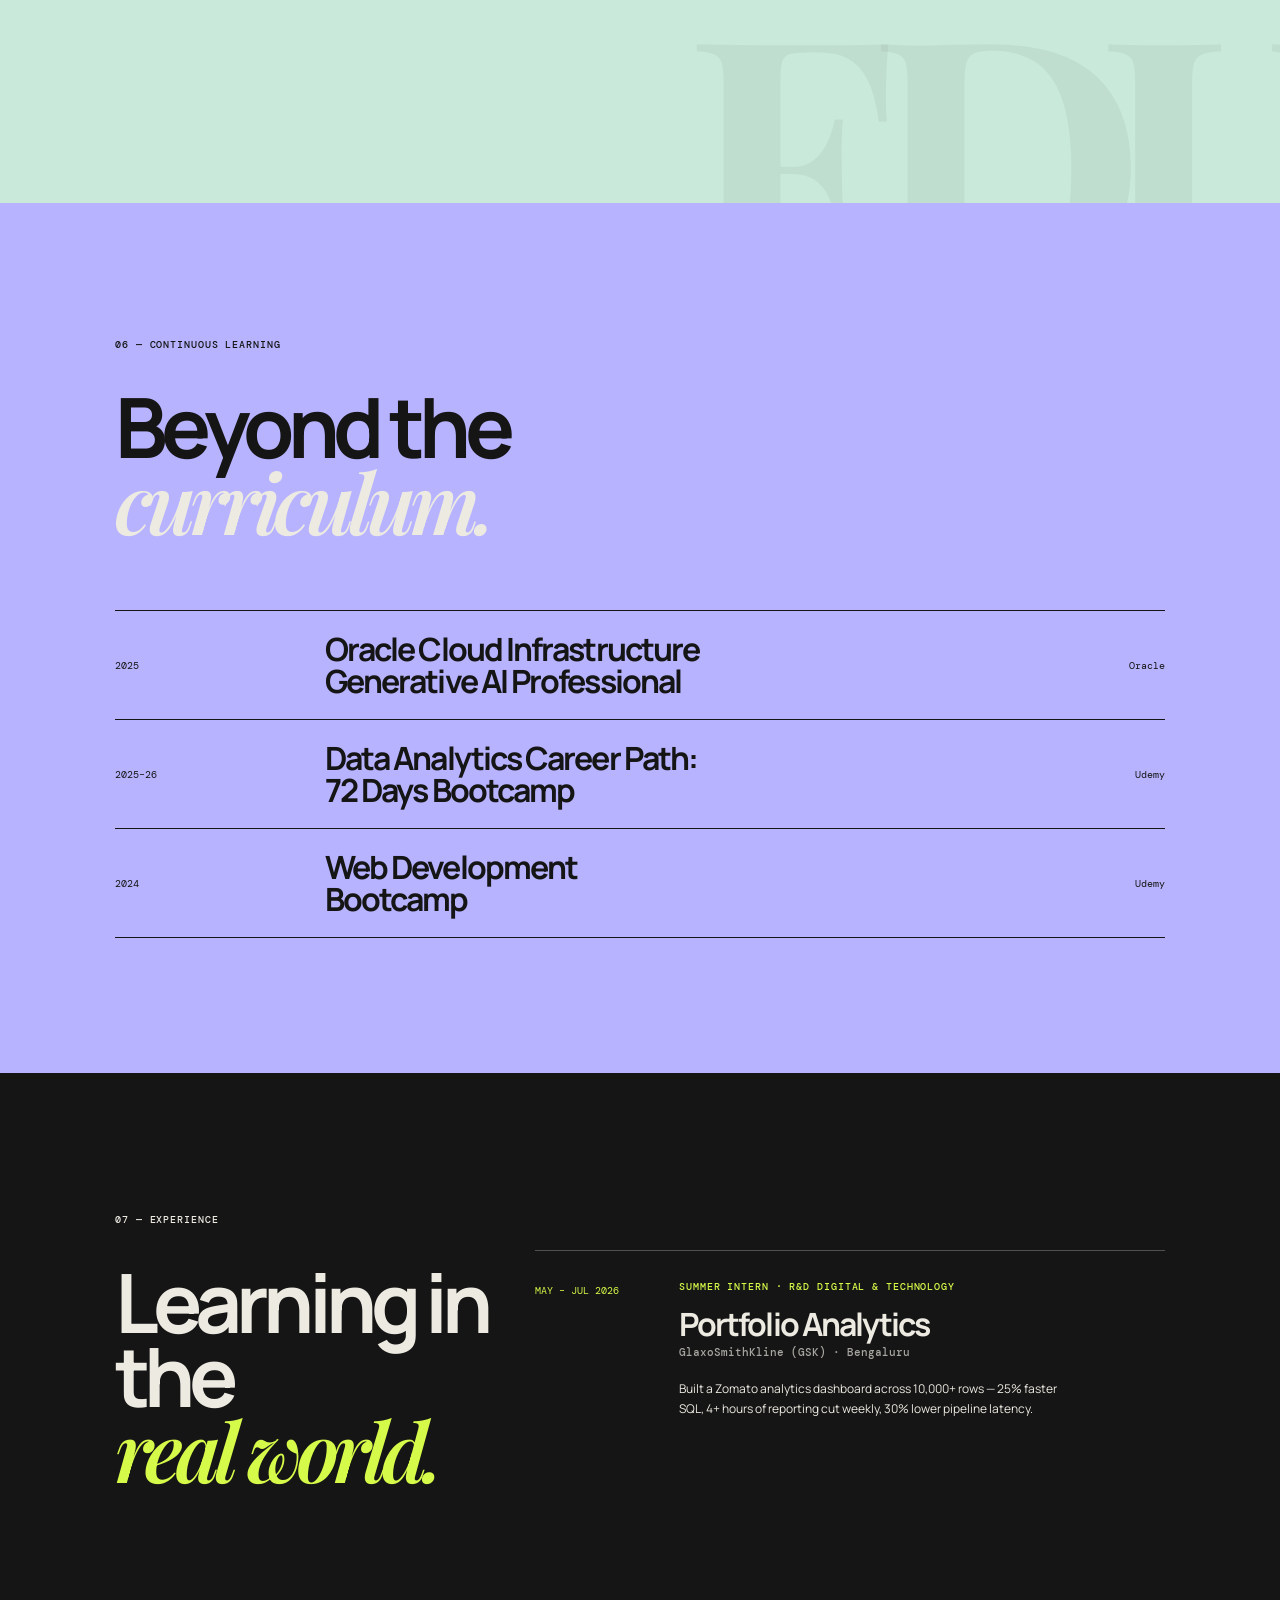
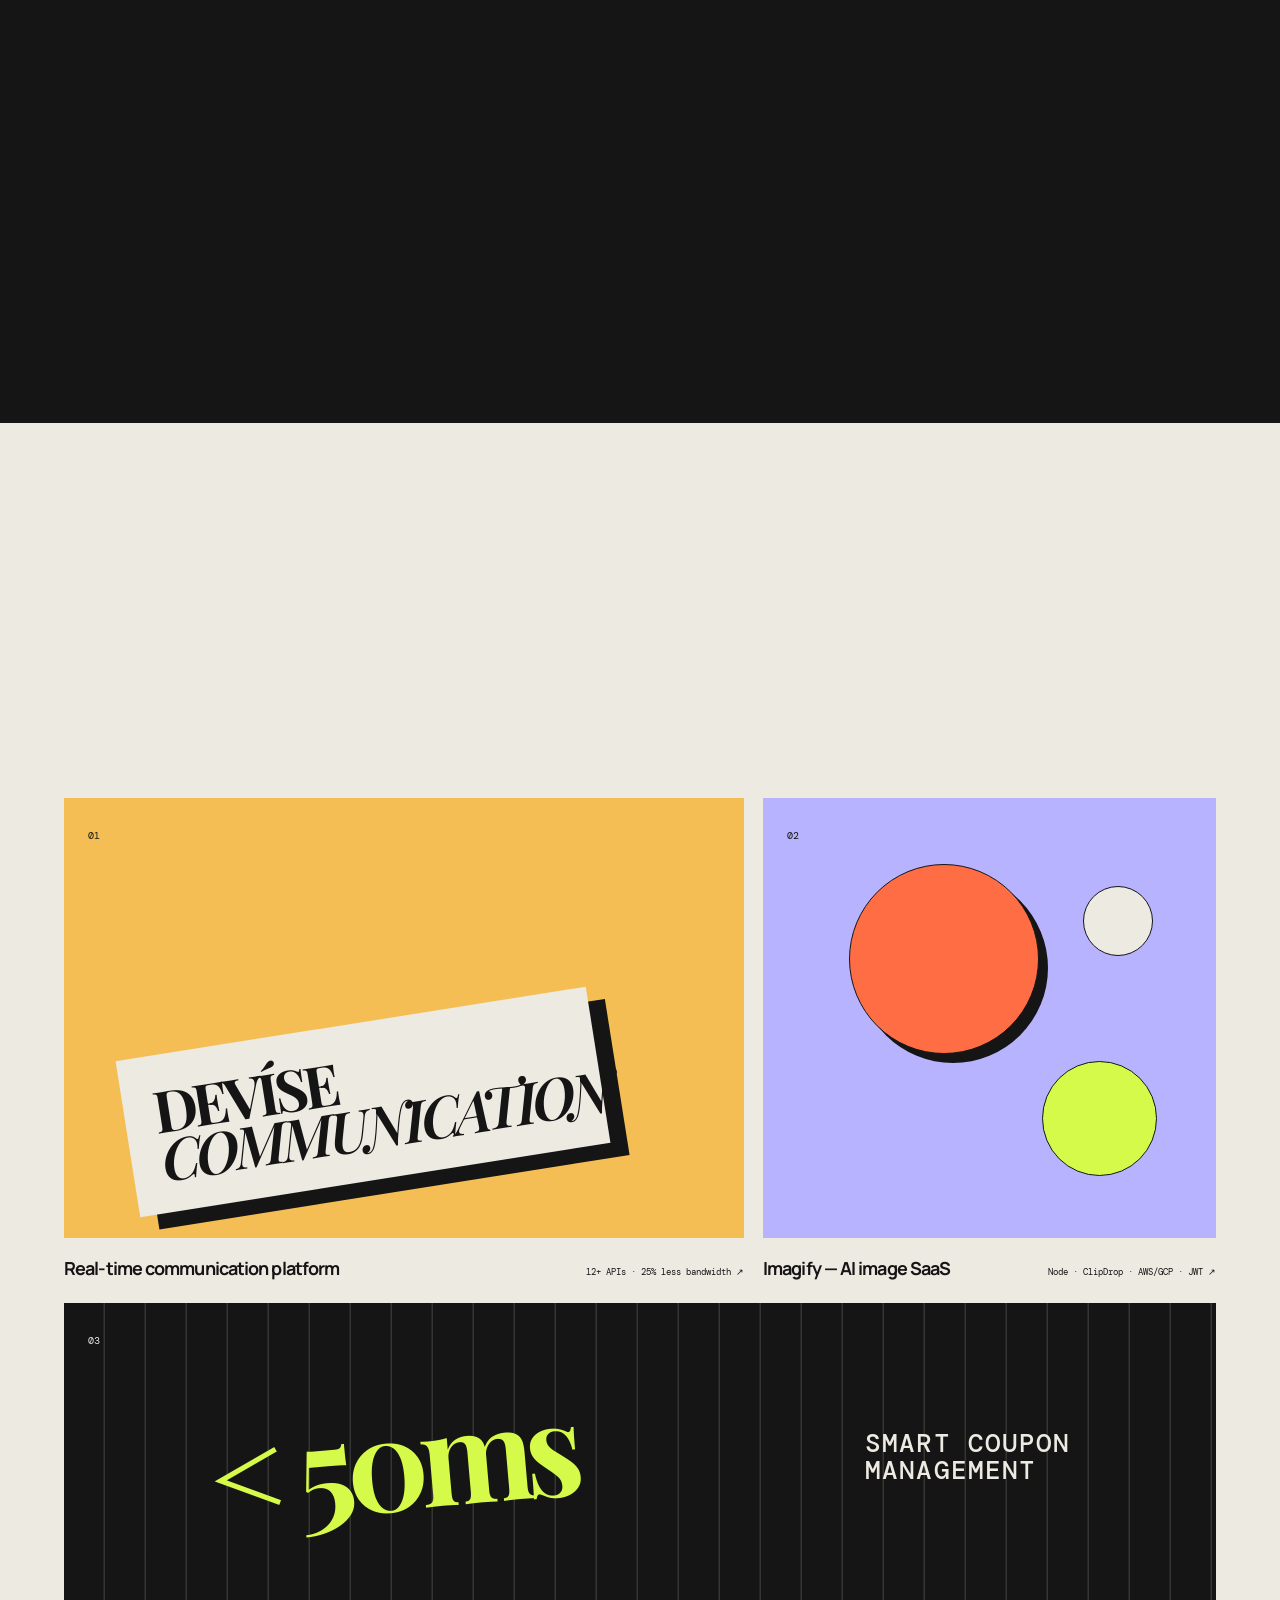
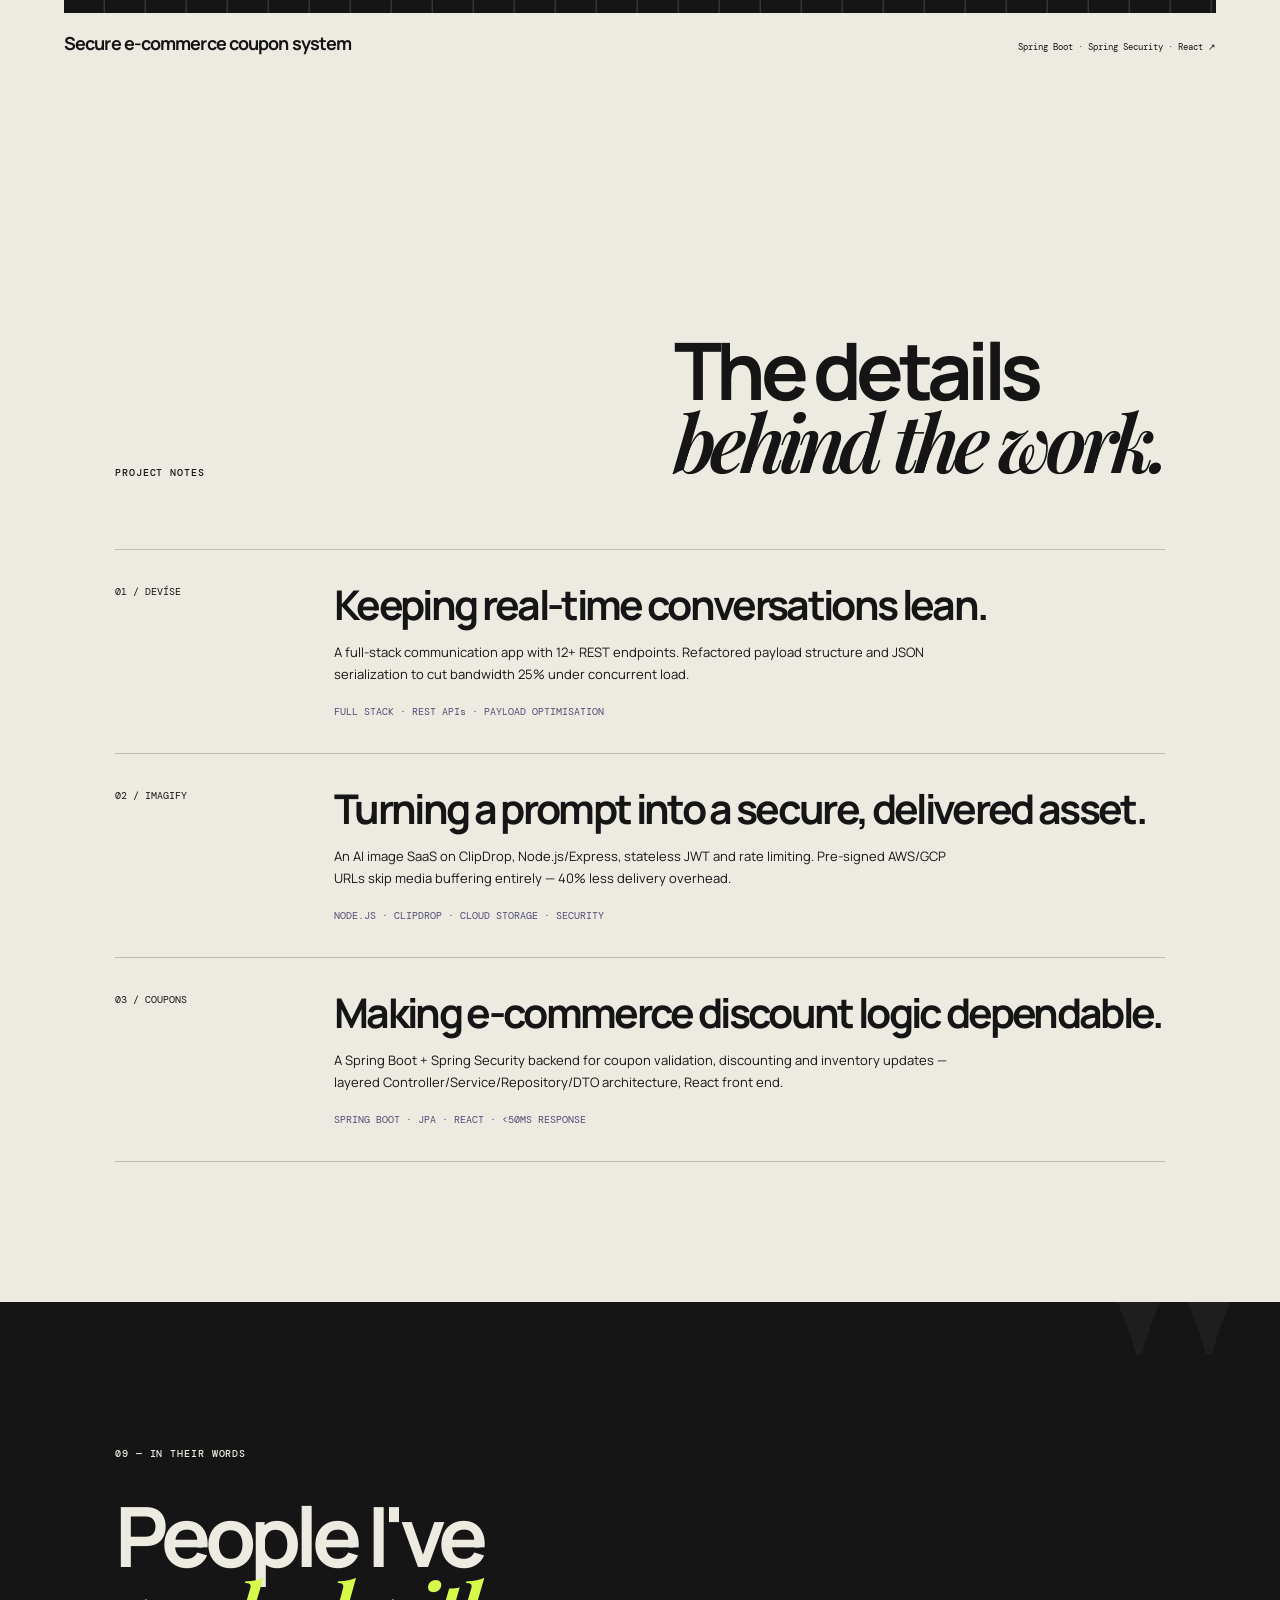
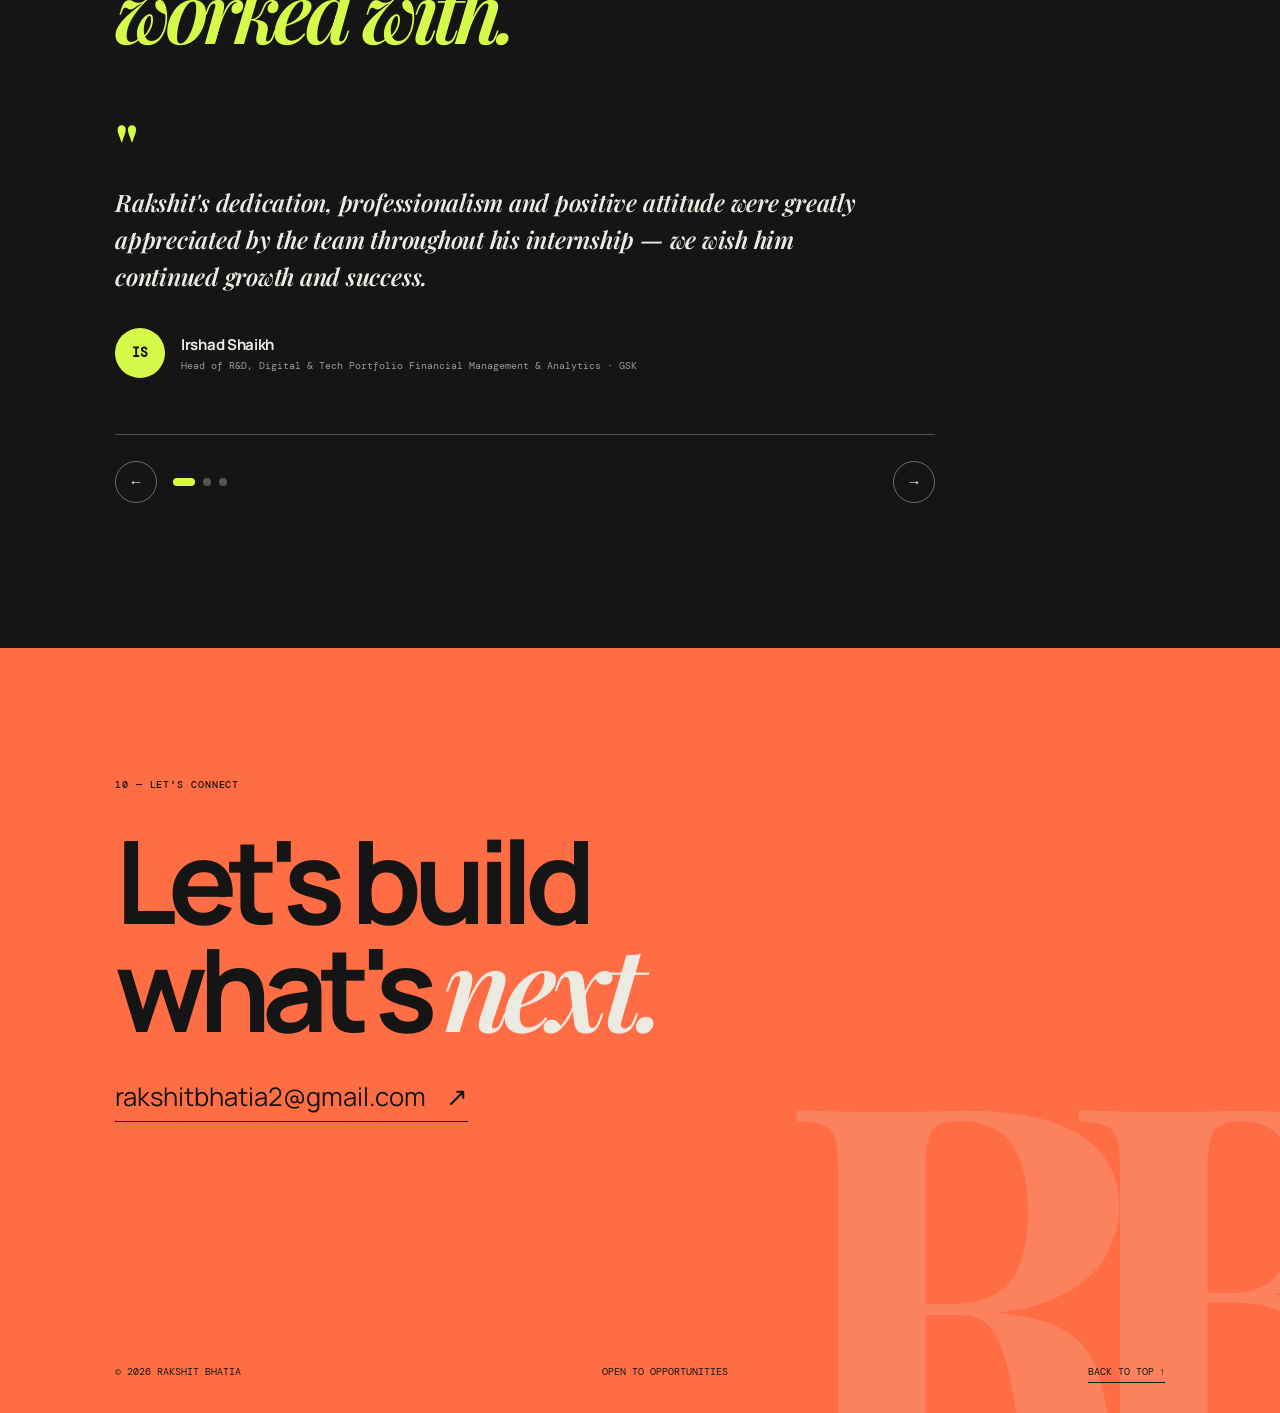
==== commit f880ce78: "Update portfolio website" ====
--- a/index.html
+++ b/index.html
@@ -27,6 +27,8 @@
     <link rel="stylesheet" href="story.css" />
     <link rel="stylesheet" href="interactive.css" />
     <link rel="stylesheet" href="ambient.css" />
+    <link rel="stylesheet" href="recommendations.css" />
+    <link rel="stylesheet" href="robot.css" />
 
     <script>
       window.va = window.va || function () {
@@ -51,6 +53,20 @@
     </div>
     <div class="noise"></div>
     <div class="cursor-glow"></div>
+    <div class="robot-buddy" aria-hidden="true">
+      <div class="robot-speech"></div>
+      <div class="robot-flip">
+        <div class="robot-bounce">
+          <span class="robot-antenna"></span>
+          <div class="robot-head">
+            <span class="robot-eye eye-l"><i></i></span>
+            <span class="robot-eye eye-r"><i></i></span>
+          </div>
+          <div class="robot-body"><span class="robot-chest"></span></div>
+          <div class="robot-legs"><i class="leg-l"></i><i class="leg-r"></i></div>
+        </div>
+      </div>
+    </div>
 
     <header class="nav">
       <a class="brand" href="#top">RB<span>®</span></a>
@@ -62,6 +78,7 @@
         <a href="#impact">Focus</a>
         <a href="#experience">Experience</a>
         <a href="#work">Projects</a>
+        <a href="#recommendations">Recommendations</a>
         <a class="nav-mobile-cta" href="#contact">Contact</a>
       </nav>
       <a class="nav-cta" href="#contact">Hire me <i>↗</i></a>
@@ -76,7 +93,7 @@
         <div class="hero-copy">
           <p class="eyebrow reveal">01 — INTRODUCTION</p>
           <h1 class="reveal">Engineer by<br /><em>design. Analyst</em><br />by instinct.</h1>
-          <p class="hero-description reveal">VIT Computer Science student building high-performance backend systems and translating data into decisions that move teams forward.</p>
+          <p class="hero-description reveal">CS student at VIT building high-performance backend systems — and turning data into decisions that move teams forward.</p>
           <div class="hero-bottom reveal">
             <a class="round-link magnetic" href="#work"><span>Explore<br />projects</span><b>↓</b></a>
             <p>Open to placements<br /><span>Bengaluru · Class of 2027</span></p>
@@ -97,7 +114,7 @@
         <p class="eyebrow reveal">02 — ABOUT ME</p>
         <h2 class="reveal">Performance is a<br /><em>feature.</em></h2>
         <div class="statement-grid">
-          <p class="reveal">I'm Rakshit — a Computer Science and Business Systems undergraduate who enjoys building clean, scalable software. From REST APIs and cloud storage to SQL tuning and automation, I care about the details that make systems work better.</p>
+          <p class="reveal">I'm Rakshit — a Computer Science and Business Systems undergraduate who builds clean, scalable software. From REST APIs to SQL tuning, I care about the details that make systems work better.</p>
           <div class="facts reveal">
             <div><b>9.22</b><span>CGPA / 10<br />Top 10 in branch</span></div>
             <div><b>2×</b><span>Academic merit<br />certificate recipient</span></div>
@@ -110,8 +127,8 @@
         <div class="origin-grid">
           <h2 class="reveal">Built on strong<br />fundamentals.<br /><em>Driven by outcomes.</em></h2>
           <div class="origin-copy reveal">
-            <p>My work began with computer science fundamentals — DSA, databases, operating systems and networks. It became more practical when I started applying them to real systems: a communication platform, secure e-commerce workflows, and analytics automation.</p>
-            <p>Now I am interested in the complete loop: building software that works reliably, measuring what happens next, then improving it with evidence.</p>
+            <p>It started with fundamentals — DSA, databases, operating systems, networks. Then real systems: a communication platform, secure e-commerce workflows, analytics automation.</p>
+            <p>Now I care about the full loop: build it reliably, measure what happens, improve it with evidence.</p>
             <a href="#experience">Follow the timeline <span>↓</span></a>
           </div>
         </div>
@@ -125,7 +142,7 @@
         <div class="dual-heading">
           <p class="eyebrow reveal">03 — TWO DISCIPLINES, ONE MINDSET</p>
           <h2 class="reveal">Build the system.<br /><em>Read the signal.</em></h2>
-          <p class="reveal">I work comfortably between the code that powers a product and the data that explains what it is doing.</p>
+          <p class="reveal">I move fluidly between the code that powers a product and the data that explains it.</p>
         </div>
         <div class="track-switch reveal" role="tablist" aria-label="Career focus">
           <button class="track-button active" role="tab" aria-selected="true" data-track="engineering">01 / SOFTWARE ENGINEERING</button>
@@ -135,7 +152,7 @@
           <div class="track-copy active" data-panel="engineering">
             <p class="type">ENGINEERING LENS</p>
             <h3>Reliable systems,<br />measurable performance.</h3>
-            <p>I design modular backend architecture, secure APIs and delivery pipelines that make software easier to scale and trust.</p>
+            <p>I build modular backends, secure APIs and delivery pipelines that scale — and that teams trust.</p>
             <ul>
               <li><b>20%</b> internal module performance improvement at Tally</li>
               <li><b>98%+</b> automated regression test coverage</li>
@@ -145,7 +162,7 @@
           <div class="track-copy" data-panel="analytics">
             <p class="type">ANALYTICS LENS</p>
             <h3>From raw data<br />to useful clarity.</h3>
-            <p>I model, query and automate data workflows so teams can spend less time assembling reports and more time acting on insight.</p>
+            <p>I model, query and automate data workflows — less time assembling reports, more time acting on insight.</p>
             <ul>
               <li><b>10K+</b> operational records modelled in analytics dashboard</li>
               <li><b>25%</b> faster SQL query execution</li>
@@ -158,36 +175,6 @@
             <span class="data-label label-one">OPTIMISE</span>
             <span class="data-label label-two">AUTOMATE</span>
             <span class="data-label label-three">SHIP</span>
-          </div>
-        </div>
-      </section>
-
-      <section class="signal-lab" aria-label="Impact metrics">
-        <div class="signal-copy">
-          <p class="eyebrow reveal">LIVE SIGNAL / 2026</p>
-          <h2 class="reveal">Turning input<br />into <em>impact.</em></h2>
-          <p class="reveal">A small living picture of the work I enjoy: improving systems, reducing noise and making decisions easier.</p>
-        </div>
-        <div class="signal-grid reveal">
-          <div class="signal-cell metric">
-            <span>QUERY SPEED</span>
-            <b data-count="25" data-suffix="%">0%</b>
-            <small>FASTER SQL EXECUTION</small>
-          </div>
-          <div class="signal-cell pulse">
-            <span>PIPELINE</span>
-            <div class="pulse-core"></div>
-            <small>LATENCY OPTIMISED</small>
-          </div>
-          <div class="signal-cell metric">
-            <span>TEST COVERAGE</span>
-            <b data-count="98" data-suffix="%+">0%+</b>
-            <small>REGRESSION SUITES</small>
-          </div>
-          <div class="signal-cell waveform">
-            <span>THROUGHPUT</span>
-            <svg viewBox="0 0 240 80" preserveAspectRatio="none"><path d="M0 45 C22 45 22 15 45 15 S68 66 90 66 S111 24 135 24 S156 52 179 52 S200 9 240 9" /></svg>
-            <small>REAL-TIME SYSTEMS</small>
           </div>
         </div>
       </section>
@@ -265,7 +252,7 @@
               <p class="type">SUMMER INTERN · R&D DIGITAL & TECHNOLOGY</p>
               <h3>Portfolio Analytics</h3>
               <h4>GlaxoSmithKline (GSK) · Bengaluru</h4>
-              <p>Built a Zomato Analytics Dashboard across 10,000+ rows; optimized SQL queries by 25%, cut manual reporting by 4+ hours weekly, and reduced analytics pipeline latency by 30%.</p>
+              <p>Built a Zomato analytics dashboard across 10,000+ rows — 25% faster SQL, 4+ hours of reporting cut weekly, 30% lower pipeline latency.</p>
             </div>
           </article>
           <article class="experience-item reveal">
@@ -274,7 +261,7 @@
               <p class="type">SOFTWARE ENGINEERING INTERN</p>
               <h3>Core web modules & CI/CD</h3>
               <h4>Tally Solutions Pvt Ltd. · Bengaluru</h4>
-              <p>Improved internal module performance by 20%, configured GitHub Actions pipelines that reduced deployment-script errors by 30%, and achieved 98%+ regression test coverage.</p>
+              <p>Improved internal module performance by 20%, cut deployment-script errors 30% with GitHub Actions, and hit 98%+ regression coverage.</p>
             </div>
           </article>
           <article class="experience-item reveal">
@@ -283,7 +270,7 @@
               <p class="type">OPEN TO OPPORTUNITIES</p>
               <h3>Ready for placement</h3>
               <h4>Software engineering · Backend · Data</h4>
-              <p>Looking for an opportunity to build dependable systems, bring strong CS fundamentals to the team, and keep learning from ambitious engineering problems.</p>
+              <p>Looking to build dependable systems, bring strong fundamentals to a team, and keep learning from hard problems.</p>
             </div>
           </article>
         </div>
@@ -321,7 +308,7 @@
             <span>01 / DEVÍSE</span>
             <div>
               <h3>Keeping real-time conversations lean.</h3>
-              <p>Designed a full-stack communication application with REST-based backend integration across 12+ active API endpoints. Refactoring payload structures and JSON serialization reduced bandwidth consumption by 25% during concurrent usage.</p>
+              <p>A full-stack communication app with 12+ REST endpoints. Refactored payload structure and JSON serialization to cut bandwidth 25% under concurrent load.</p>
               <p class="case-tags">FULL STACK · REST APIs · PAYLOAD OPTIMISATION</p>
             </div>
           </article>
@@ -329,7 +316,7 @@
             <span>02 / IMAGIFY</span>
             <div>
               <h3>Turning a prompt into a secure, delivered asset.</h3>
-              <p>Built an AI image SaaS with ClipDrop image generation, Node.js/Express, stateless JWT authentication and rate limiting. Secure AWS/GCP pre-signed URLs removed direct media buffering and reduced delivery overhead by 40%.</p>
+              <p>An AI image SaaS on ClipDrop, Node.js/Express, stateless JWT and rate limiting. Pre-signed AWS/GCP URLs skip media buffering entirely — 40% less delivery overhead.</p>
               <p class="case-tags">NODE.JS · CLIPDROP · CLOUD STORAGE · SECURITY</p>
             </div>
           </article>
@@ -337,15 +324,44 @@
             <span>03 / COUPONS</span>
             <div>
               <h3>Making e-commerce discount logic dependable.</h3>
-              <p>Engineered a Spring Boot and Spring Security backend for coupon validation, discount calculation and inventory updates. Used a layered Controllers, Services, Repositories and DTO architecture, alongside a React interface.</p>
+              <p>A Spring Boot + Spring Security backend for coupon validation, discounting and inventory updates — layered Controller/Service/Repository/DTO architecture, React front end.</p>
               <p class="case-tags">SPRING BOOT · JPA · REACT · &lt;50MS RESPONSE</p>
             </div>
           </article>
         </div>
       </section>
 
+      <section class="recommendations" id="recommendations">
+        <div class="rec-heading">
+          <p class="eyebrow reveal">09 — IN THEIR WORDS</p>
+          <h2 class="reveal">People I've<br /><em>worked with.</em></h2>
+        </div>
+        <div class="rec-slider reveal" role="region" aria-roledescription="carousel" aria-label="Recommendations" tabindex="0">
+          <div class="rec-track" aria-live="polite">
+            <article class="rec-slide active">
+              <p class="rec-quote">Rakshit's dedication, professionalism and positive attitude were greatly appreciated by the team throughout his internship — we wish him continued growth and success.</p>
+              <div class="rec-person"><span class="rec-avatar">IS</span><div><b>Irshad Shaikh</b><small>Head of R&amp;D, Digital &amp; Tech Portfolio Financial Management &amp; Analytics · GSK</small></div></div>
+            </article>
+            <article class="rec-slide">
+              <p class="rec-quote">Rakshit shipped the CW onboarding Power App, automated a manual financial process, and supported our Executive Dashboard — quick to learn, full of ownership, sincere, and always ready to help the team hit deadlines.</p>
+              <div class="rec-person"><span class="rec-avatar">VS</span><div><b>Vanshika Shrivastava</b><small>Technical Associate · GSK</small></div></div>
+            </article>
+            <!-- DRAFT — confirm wording with Aman before publishing -->
+            <article class="rec-slide">
+              <p class="rec-quote">Rakshit's the kind of person who follows through — curious, dependable, and always up for figuring out something new. Good to have around, on a project or off one.</p>
+              <div class="rec-person"><span class="rec-avatar">AB</span><div><b>Aman Bhatia</b><small>Chief Growth Officer · Devíse Communication </small></div></div>
+            </article>
+          </div>
+          <div class="rec-controls">
+            <button class="rec-prev" type="button" aria-label="Previous recommendation">←</button>
+            <div class="rec-dots"></div>
+            <button class="rec-next" type="button" aria-label="Next recommendation">→</button>
+          </div>
+        </div>
+      </section>
+
       <section class="closing" id="contact">
-        <p class="eyebrow reveal">09 — LET'S CONNECT</p>
+        <p class="eyebrow reveal">10 — LET'S CONNECT</p>
         <h2 class="reveal">Let's build<br />what's <em>next.</em></h2>
         <a class="email-link reveal" href="mailto:rakshitbhatia2@gmail.com">rakshitbhatia2@gmail.com <span>↗</span></a>
         <p class="contact-detail reveal">Bengaluru, India · <a href="tel:+917892209600">+91 7892209600</a></p>
@@ -364,5 +380,6 @@
     <script src="script.js?v=2"></script>
     <script src="interactive.js?v=2"></script>
     <script src="ambient.js?v=2"></script>
+    <script src="robot.js?v=1"></script>
   </body>
 </html>
--- a/interactive.css
+++ b/interactive.css
@@ -1 +1 @@
-.cursor-dot{position:fixed;z-index:30;width:10px;height:10px;border-radius:50%;background:var(--orange);pointer-events:none;transform:translate(-50%,-50%);mix-blend-mode:multiply;transition:width .2s,height .2s,background .2s}.particle-canvas{position:absolute;inset:0;width:100%;height:100%;pointer-events:none;z-index:-3;opacity:.75}.magnetic{will-change:transform}.nav a{position:relative}.nav nav a:after{content:'';position:absolute;left:0;bottom:-7px;width:0;height:1px;background:var(--ink);transition:width .3s}.nav nav a:hover:after,.nav nav a.active:after{width:100%}.project{transform-style:preserve-3d;will-change:transform}.project-visual,.project-meta{transform:translateZ(0)}.project:hover .project-meta{transform:translateZ(25px)}.signal-lab{padding:145px 9vw;background:#d6fa49;display:grid;grid-template-columns:38% 62%;align-items:center;overflow:hidden}.signal-copy h2{font-size:clamp(48px,6.2vw,90px);margin:38px 0 28px}.signal-copy h2 em{color:var(--orange)}.signal-copy>p:last-child{font-size:13px;line-height:1.7;max-width:280px}.signal-grid{display:grid;grid-template-columns:1fr 1fr;gap:10px}.signal-cell{height:220px;border:1px solid var(--ink);padding:18px;position:relative;overflow:hidden;display:flex;flex-direction:column;justify-content:space-between}.signal-cell span,.signal-cell small{font:10px 'DM Mono';letter-spacing:.06em}.signal-cell b{font:700 clamp(56px,7vw,104px)/.85 'Playfair Display';letter-spacing:-.1em}.metric{background:var(--paper)}.metric:after{content:'';position:absolute;width:140%;height:2px;background:var(--orange);bottom:0;left:-20%;animation:scan 2.8s ease-in-out infinite}.pulse{background:var(--ink);color:var(--paper);align-items:center}.pulse>span,.pulse>small{align-self:stretch}.pulse-core{width:80px;height:80px;border-radius:50%;background:var(--orange);box-shadow:0 0 0 0 rgba(255,109,68,.8);animation:pulseCore 2s ease-out infinite}.waveform{background:#b7b3ff}.waveform svg{width:100%;height:85px;overflow:visible}.waveform path{fill:none;stroke:var(--ink);stroke-width:3;stroke-dasharray:420;stroke-dashoffset:420;animation:drawWave 3s ease-in-out infinite alternate}@keyframes scan{50%{transform:translateX(70%);background:var(--ink)}}@keyframes pulseCore{to{box-shadow:0 0 0 50px rgba(255,109,68,0)}}@keyframes drawWave{to{stroke-dashoffset:0}}@media(max-width:720px){.cursor-dot{display:none}.signal-lab{display:block;padding:100px 7vw}.signal-grid{margin-top:50px}.signal-cell{height:170px;padding:13px}.signal-cell b{font-size:60px}.particle-canvas{opacity:.45}}
+.cursor-dot{position:fixed;z-index:30;width:10px;height:10px;border-radius:50%;background:var(--orange);pointer-events:none;transform:translate(-50%,-50%);mix-blend-mode:multiply;transition:width .2s,height .2s,background .2s}.particle-canvas{position:absolute;inset:0;width:100%;height:100%;pointer-events:none;z-index:-3;opacity:.75}.magnetic{will-change:transform}.nav a{position:relative}.nav nav a:after{content:'';position:absolute;left:0;bottom:-7px;width:0;height:1px;background:var(--ink);transition:width .3s}.nav nav a:hover:after,.nav nav a.active:after{width:100%}.project{transform-style:preserve-3d;will-change:transform}.project-visual,.project-meta{transform:translateZ(0)}.project:hover .project-meta{transform:translateZ(25px)}@media(max-width:720px){.cursor-dot{display:none}.particle-canvas{opacity:.45}}
--- a/recommendations.css
+++ b/recommendations.css
@@ -0,0 +1,24 @@
+.recommendations{padding:145px 9vw;background:var(--ink);color:var(--paper);position:relative;overflow:hidden}
+.recommendations:after{content:'"';position:absolute;right:2vw;top:-6vw;font:700 34vw/.7 'Playfair Display';color:rgba(237,234,226,.045);pointer-events:none}
+.rec-heading{position:relative;z-index:1}
+.rec-heading h2{font-size:clamp(48px,6.5vw,92px);margin:38px 0 64px}
+.rec-heading h2 em{color:var(--lime)}
+.rec-slider{position:relative;z-index:1;max-width:820px}
+.rec-track{position:relative;min-height:200px}
+.rec-slide{display:none;max-width:760px}
+.rec-slide.active{display:block;animation:recIn .55s ease}
+.rec-slide:before{content:'"';display:block;font:700 64px/1 'Playfair Display';color:var(--lime);margin-bottom:6px}
+.rec-quote{font:italic 600 24px/1.55 'Playfair Display';letter-spacing:-.01em;margin:0 0 32px}
+.rec-person{display:flex;align-items:center;gap:16px}
+.rec-avatar{width:50px;height:50px;border-radius:50%;background:var(--lime);color:var(--ink);display:grid;place-items:center;font:700 13px 'DM Mono';flex-shrink:0}
+.rec-person b{display:block;font-size:15px;letter-spacing:-.02em;font-weight:700}
+.rec-person small{font:10px 'DM Mono';opacity:.62;display:block;margin-top:4px}
+.rec-controls{display:flex;align-items:center;gap:16px;margin-top:56px;border-top:1px solid rgba(237,234,226,.28);padding-top:26px}
+.rec-prev,.rec-next{width:42px;height:42px;border-radius:50%;border:1px solid rgba(237,234,226,.4);background:transparent;color:var(--paper);font-size:15px;cursor:pointer;transition:.3s;flex-shrink:0}
+.rec-prev:hover,.rec-next:hover{background:var(--lime);border-color:var(--lime);color:var(--ink)}
+.rec-next{margin-left:auto}
+.rec-dots{display:flex;gap:8px}
+.rec-dot{width:8px;height:8px;border-radius:5px;background:rgba(237,234,226,.3);border:none;padding:0;cursor:pointer;transition:.3s}
+.rec-dot.active{background:var(--lime);width:22px}
+@keyframes recIn{from{opacity:0;transform:translateY(14px)}to{opacity:1;transform:none}}
+@media(max-width:720px){.recommendations{padding:100px 7vw}.rec-heading h2{margin-bottom:48px}.rec-slide:before{font-size:48px}.rec-quote{font-size:19px}.rec-controls{margin-top:44px}}
--- a/robot.css
+++ b/robot.css
@@ -0,0 +1,26 @@
+.robot-buddy{position:fixed;top:70vh;left:12px;width:48px;height:54px;z-index:8;pointer-events:none;filter:drop-shadow(0 3px 7px rgba(21,21,21,.4))}
+.robot-flip{width:100%;height:100%;position:relative;transition:transform .25s ease}
+.robot-buddy.facing-left .robot-flip{transform:scaleX(-1)}
+.robot-bounce{width:100%;height:100%;position:relative}
+.robot-buddy.walking .robot-bounce{animation:robotBob .3s ease-in-out infinite alternate}
+.robot-buddy.jump .robot-bounce{animation:robotJump .45s ease}
+.robot-antenna{position:absolute;top:-9px;left:50%;width:2px;height:9px;background:var(--ink);box-shadow:0 0 0 1px var(--paper);transform:translateX(-50%)}
+.robot-antenna:before{content:'';position:absolute;top:-5px;left:50%;width:6px;height:6px;background:var(--orange);border-radius:50%;box-shadow:0 0 0 1.5px var(--paper);transform:translateX(-50%)}
+.robot-head{position:absolute;top:0;left:50%;transform:translateX(-50%);width:34px;height:22px;background:var(--ink);border-radius:8px;box-shadow:0 0 0 2px var(--paper);display:flex;align-items:center;justify-content:center;gap:6px}
+.robot-eye{width:7px;height:7px;background:var(--lime);border-radius:50%;position:relative;overflow:hidden}
+.robot-eye i{position:absolute;width:3px;height:3px;background:var(--ink);border-radius:50%;top:2px;left:2px;transition:transform .12s linear}
+.robot-body{position:absolute;top:24px;left:50%;transform:translateX(-50%);width:40px;height:18px;background:var(--orange);border-radius:6px;box-shadow:0 0 0 2px var(--paper),0 0 0 3px var(--ink)}
+.robot-chest{position:absolute;top:6px;left:50%;transform:translateX(-50%);width:10px;height:10px;border:1px solid var(--ink);border-radius:2px}
+.robot-legs{position:absolute;bottom:0;left:50%;transform:translateX(-50%);width:32px;height:8px;display:flex;justify-content:space-between}
+.robot-legs i{display:block;width:8px;height:8px;background:var(--ink);border-radius:2px;box-shadow:0 0 0 1.5px var(--paper);transform-origin:top center}
+.robot-buddy.walking .leg-l{animation:legSwing .32s ease-in-out infinite alternate}
+.robot-buddy.walking .leg-r{animation:legSwing .32s ease-in-out infinite alternate-reverse}
+@keyframes legSwing{from{transform:rotate(-18deg)}to{transform:rotate(18deg)}}
+@keyframes robotBob{to{transform:translateY(-2px)}}
+@keyframes robotJump{30%{transform:translateY(-14px)}60%{transform:translateY(0)}80%{transform:translateY(-4px)}100%{transform:translateY(0)}}
+.robot-speech{position:absolute;left:50%;bottom:100%;margin-bottom:10px;transform:translate(-50%,8px) scale(.85);opacity:0;background:var(--paper);color:var(--ink);border:1.5px solid var(--ink);border-radius:10px;padding:6px 11px;font:600 11px 'DM Mono';white-space:nowrap;pointer-events:none;transition:opacity .3s ease,transform .3s ease;box-shadow:3px 3px 0 var(--ink);z-index:1}
+.robot-speech:after{content:'';position:absolute;left:50%;top:100%;transform:translateX(-50%);width:0;height:0;border:6px solid transparent;border-top-color:var(--ink)}
+.robot-speech:before{content:'';position:absolute;left:50%;top:100%;transform:translateX(-50%) translateY(-2px);width:0;height:0;border:5px solid transparent;border-top-color:var(--paper);z-index:1}
+.robot-speech.show{opacity:1;transform:translate(-50%,0) scale(1)}
+@media(max-width:720px){.robot-buddy{transform:scale(.78);transform-origin:top left}}
+@media(prefers-reduced-motion:reduce){.robot-buddy{display:none}}
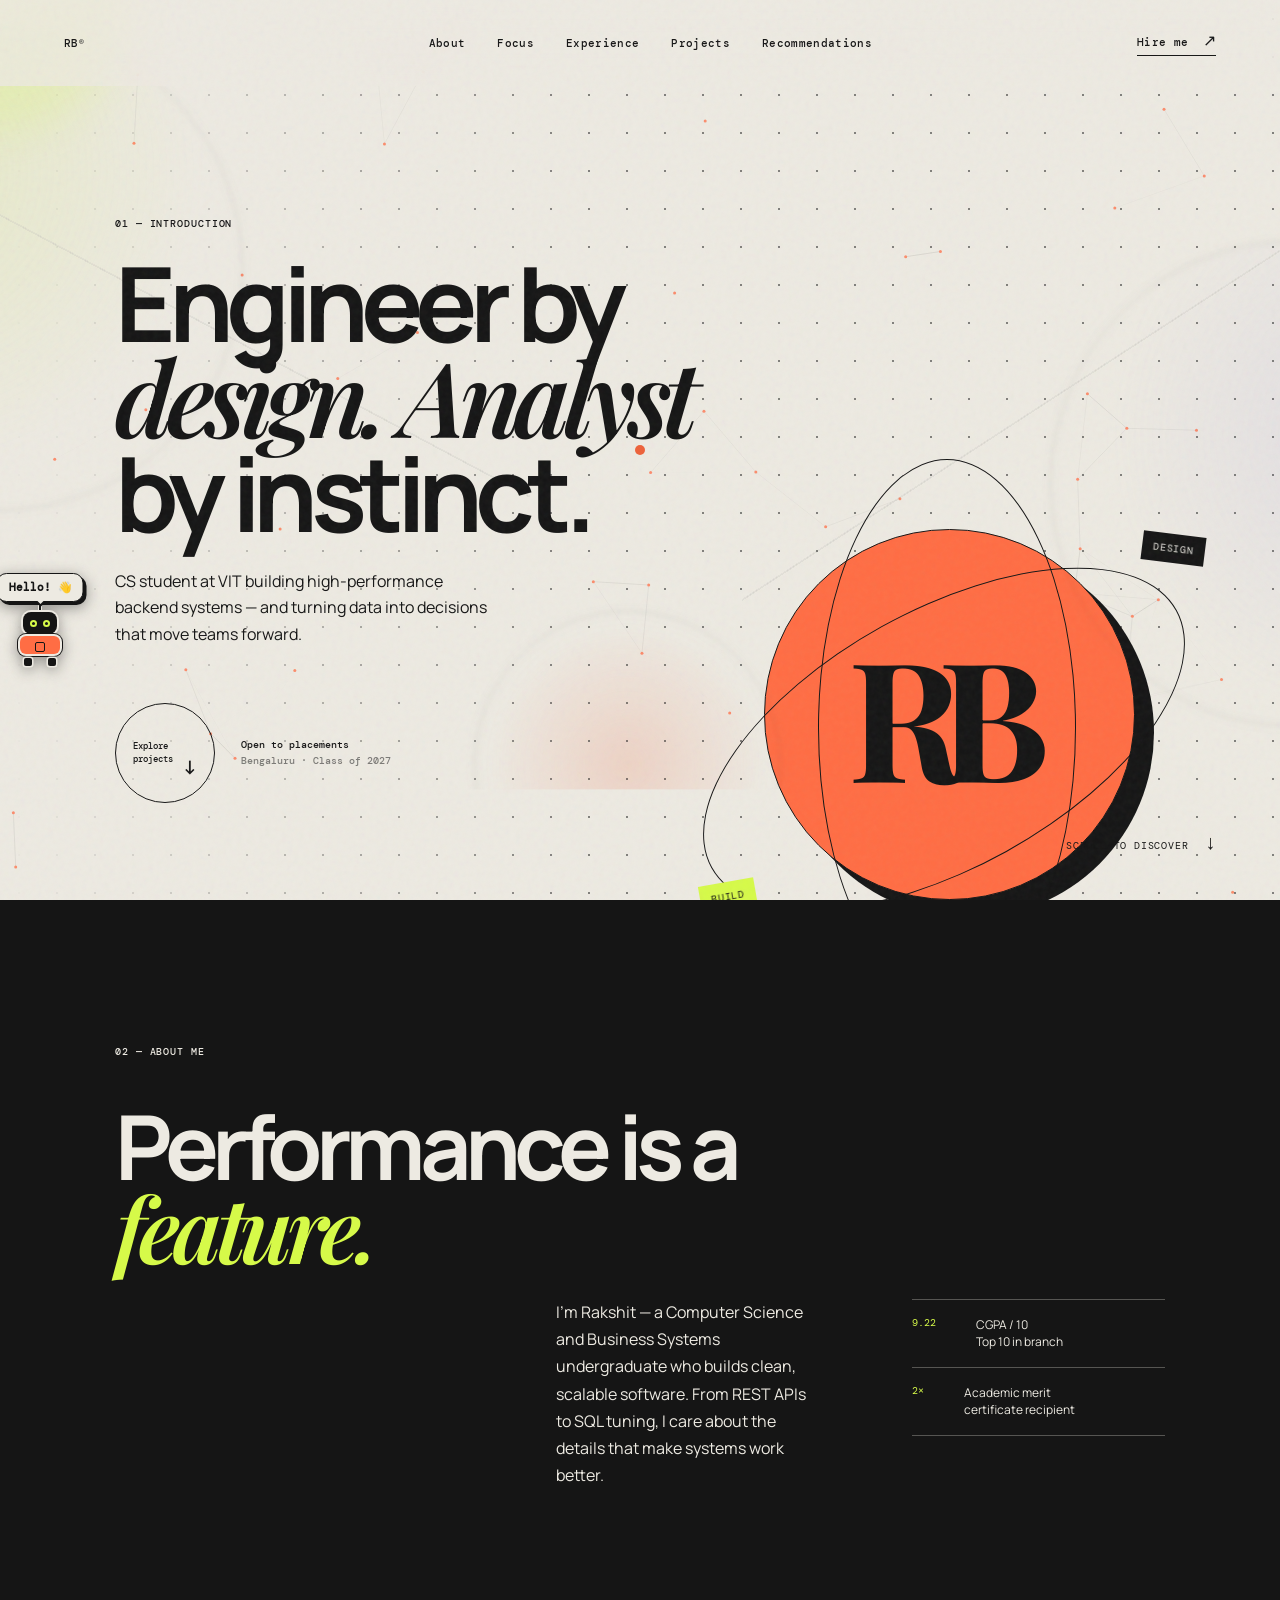
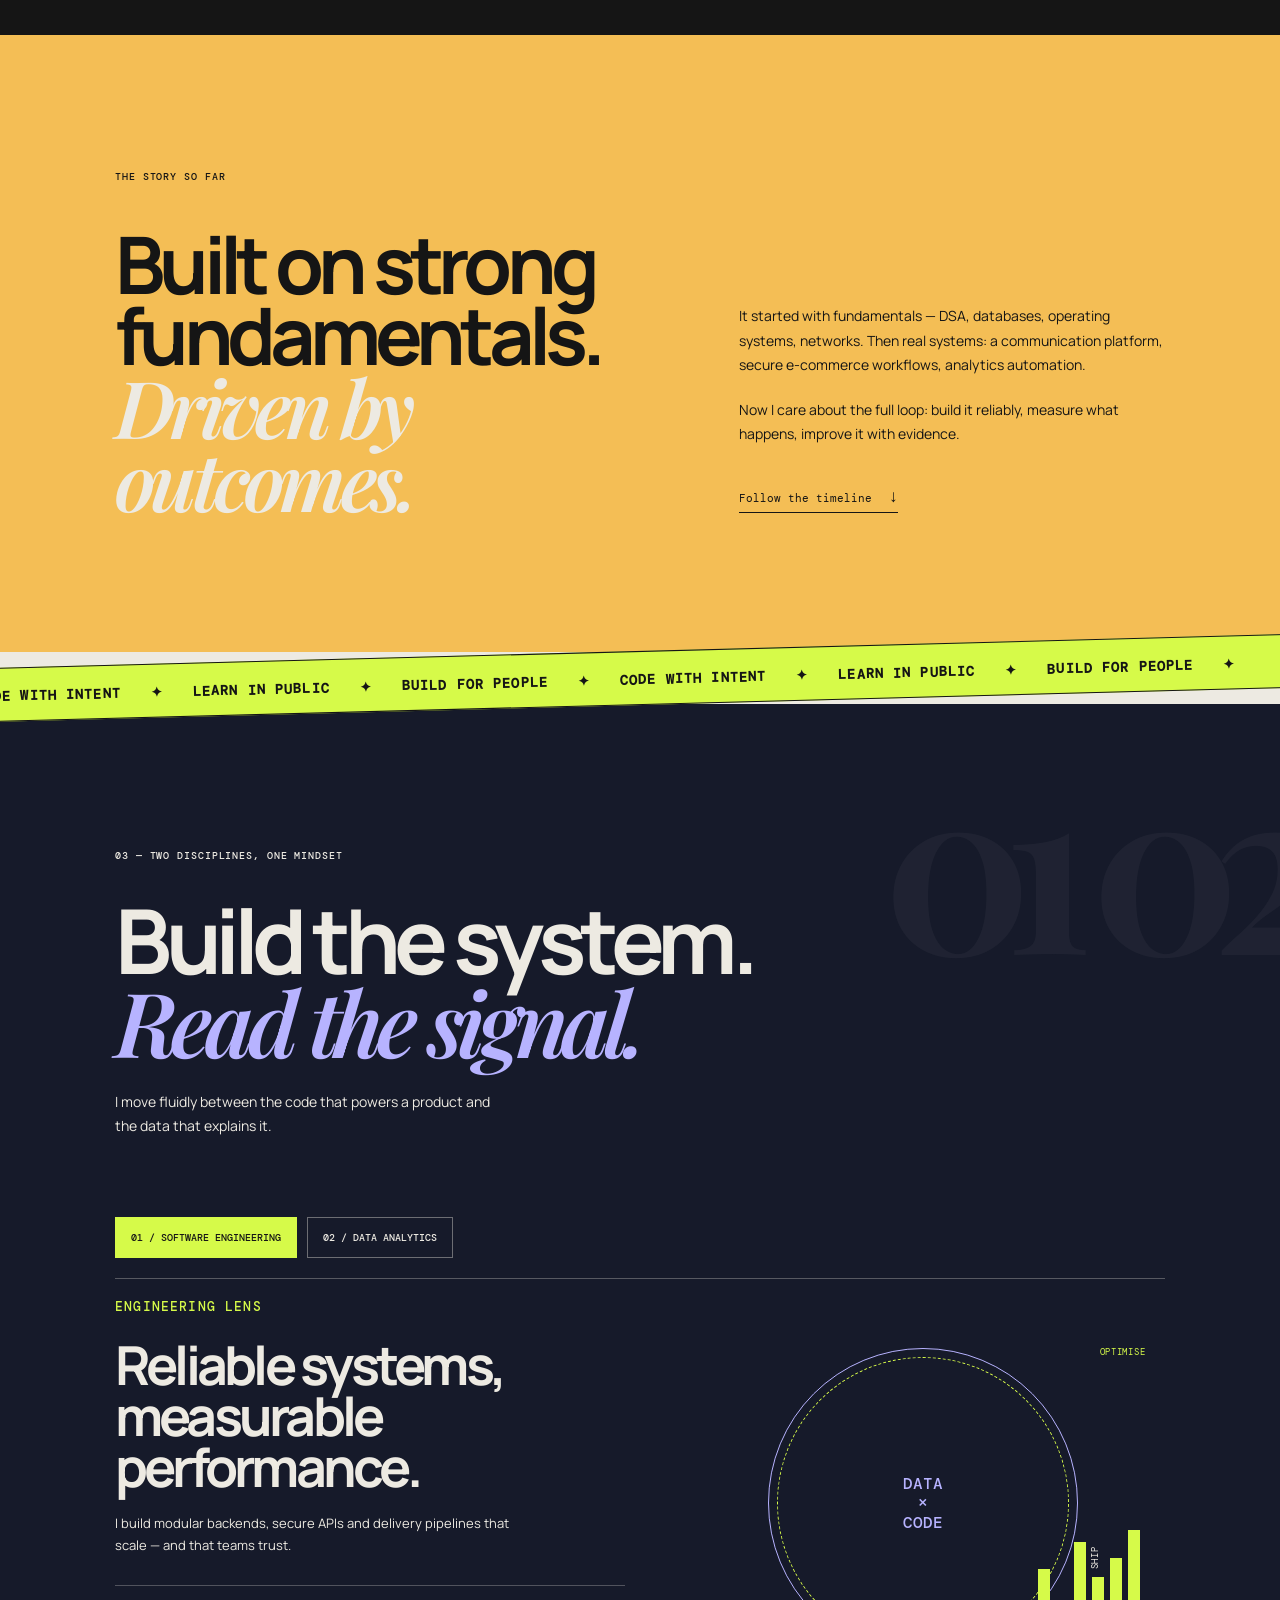
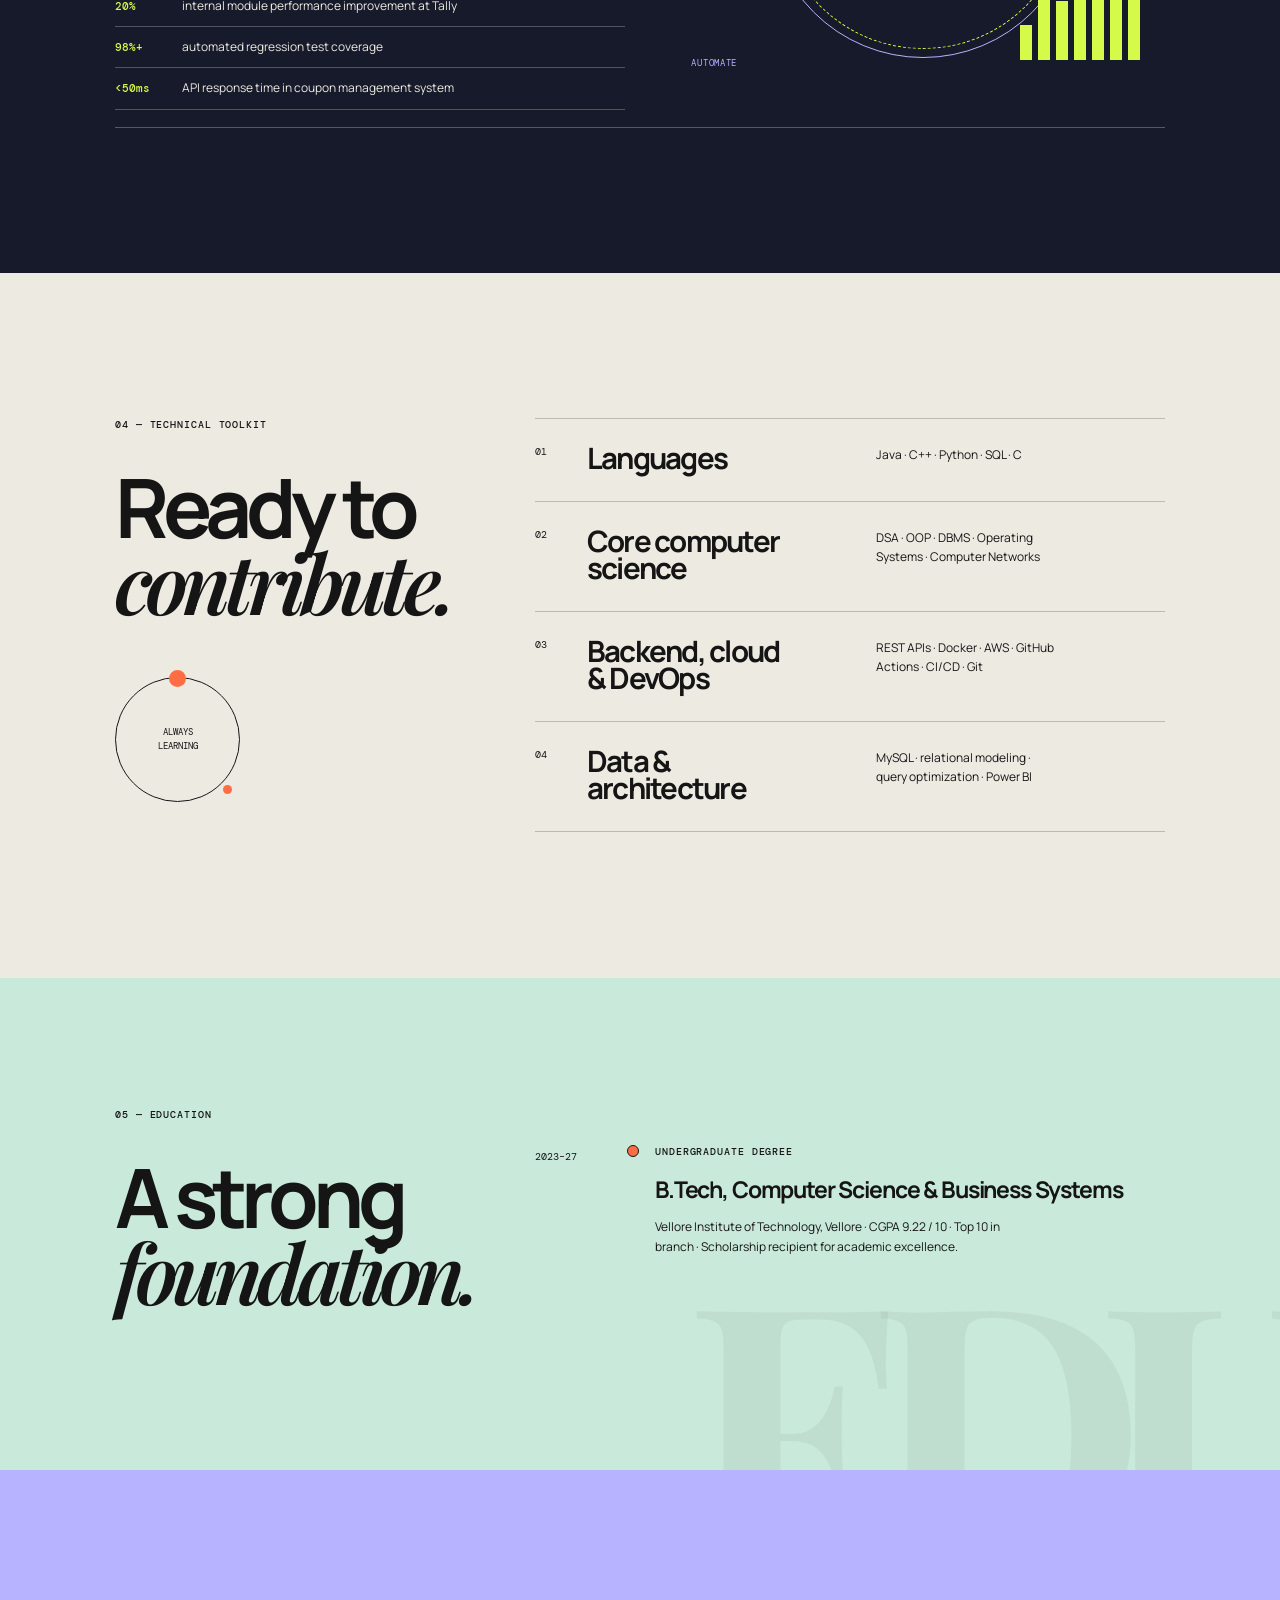
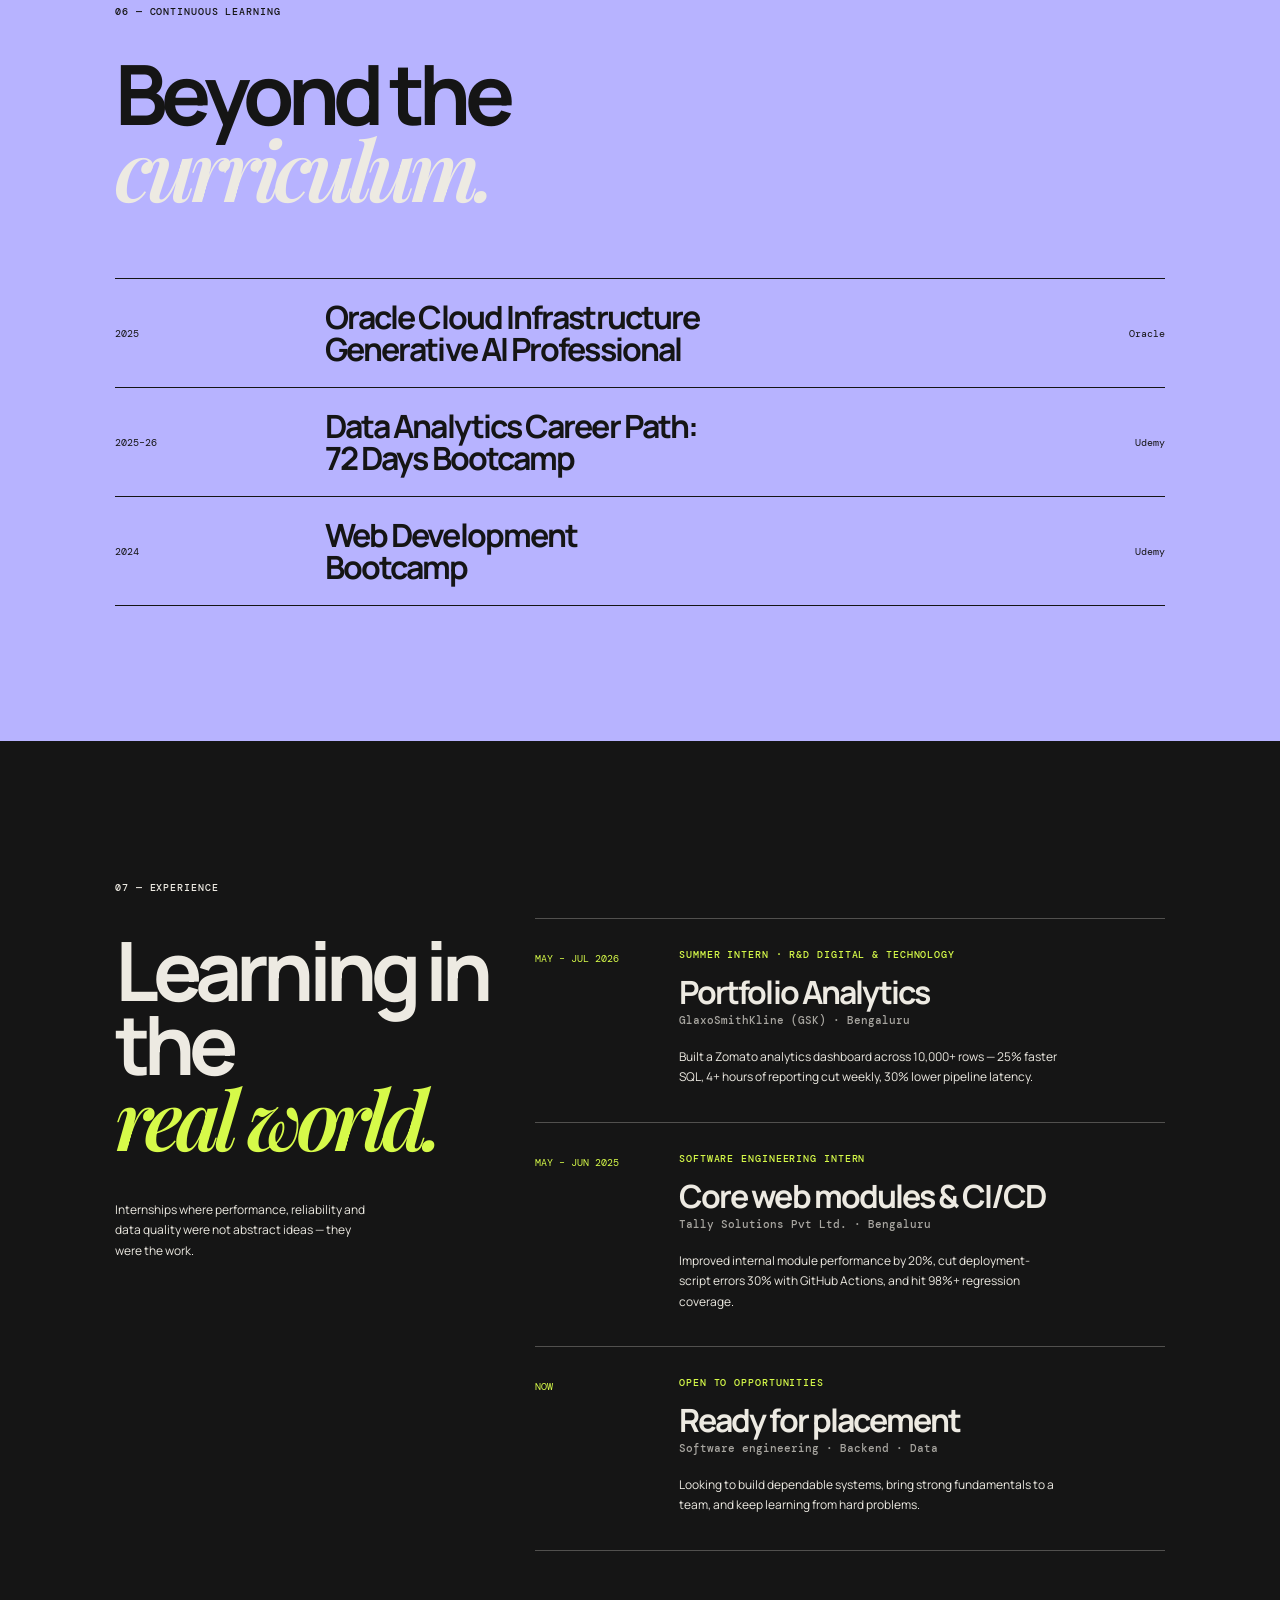
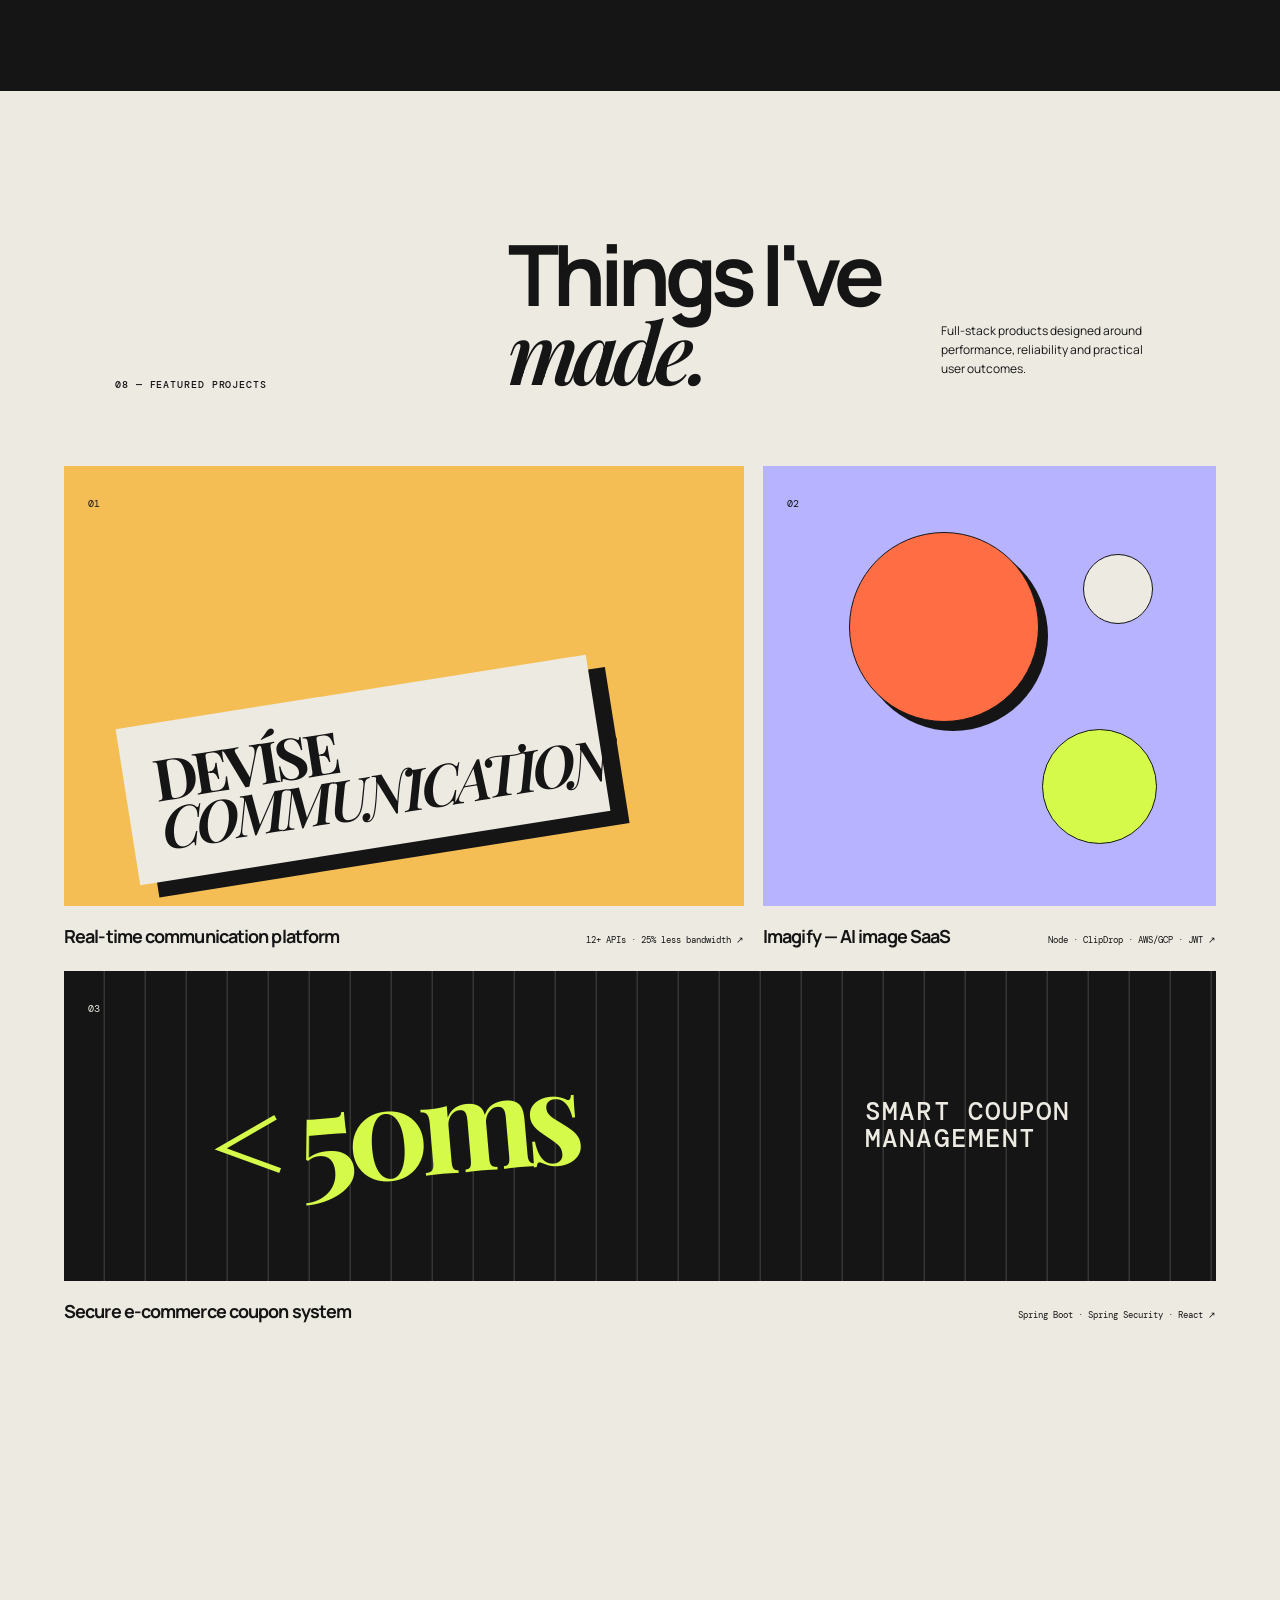
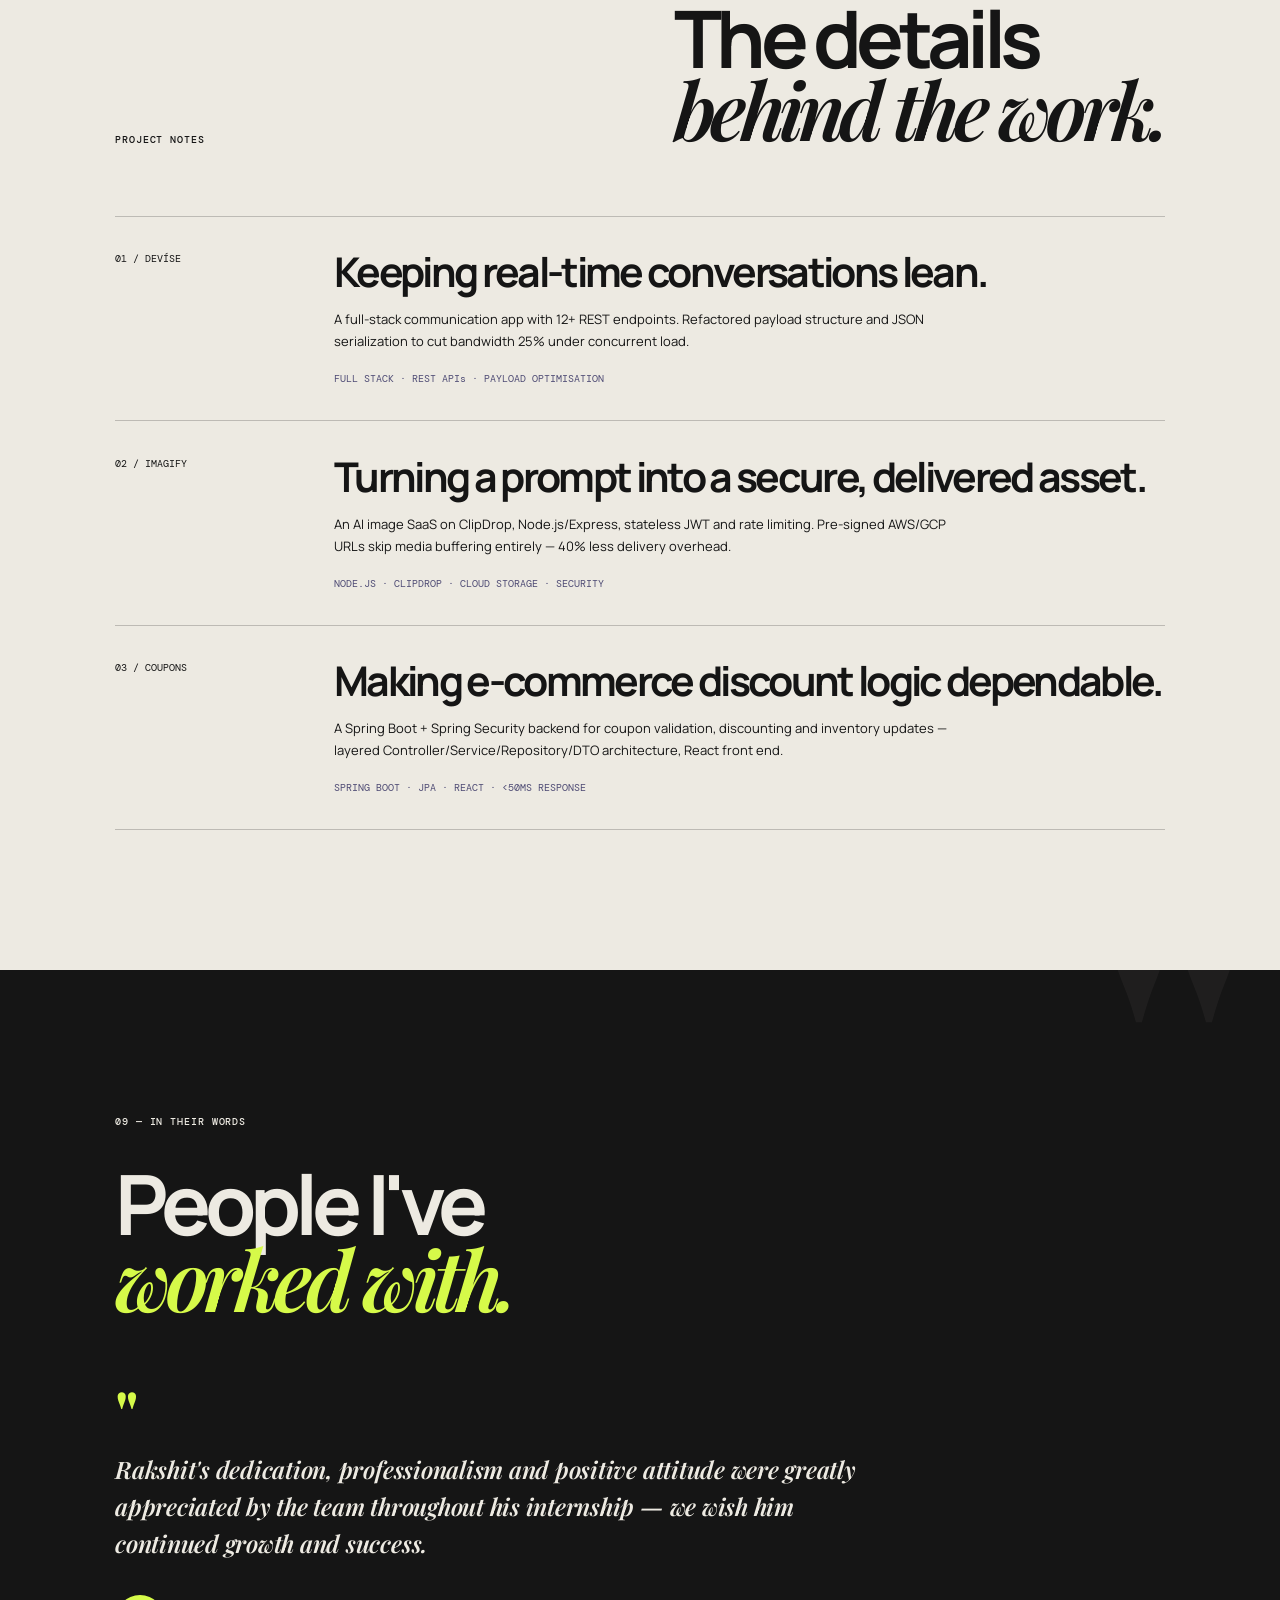
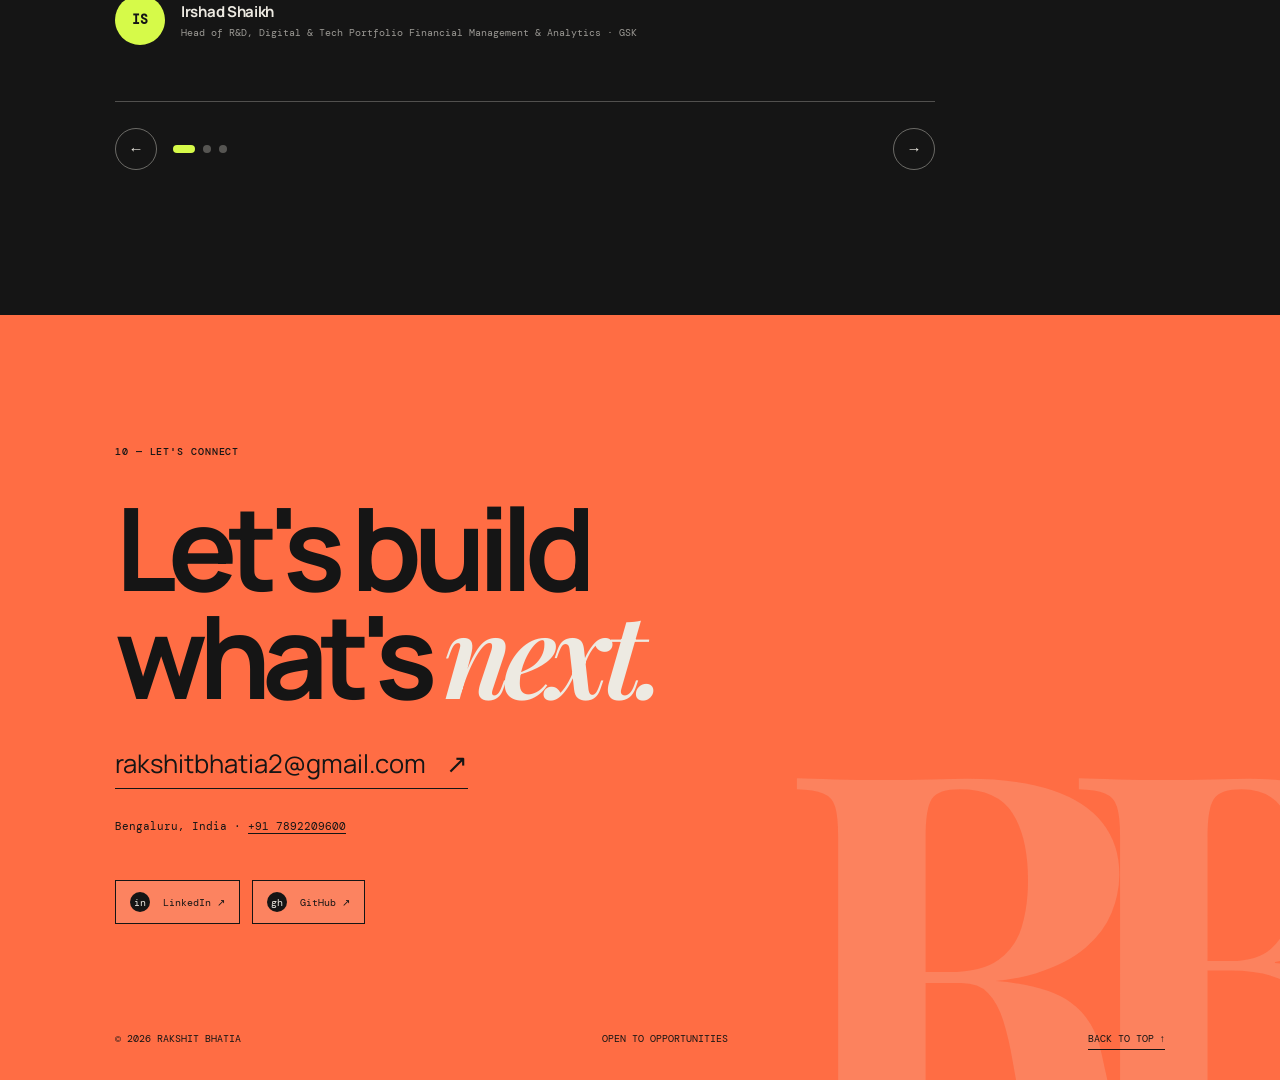
==== commit 9244e832: "Update index.html" ====
--- a/index.html
+++ b/index.html
@@ -208,24 +208,6 @@
               <p>Vellore Institute of Technology, Vellore · CGPA 9.22 / 10 · Top 10 in branch · Scholarship recipient for academic excellence.</p>
             </div>
           </article>
-          <article class="timeline-item reveal">
-            <div class="timeline-date">2021–23</div>
-            <div class="timeline-dot"></div>
-            <div>
-              <p class="type">SENIOR SECONDARY · PCMPE</p>
-              <h3>New Baldwin International School</h3>
-              <p>Bengaluru, India · Grade 12: 90%</p>
-            </div>
-          </article>
-          <article class="timeline-item reveal">
-            <div class="timeline-date">2008–21</div>
-            <div class="timeline-dot"></div>
-            <div>
-              <p class="type">PRIMARY EDUCATION</p>
-              <h3>Presidency School Bangalore East</h3>
-              <p>Bengaluru, India · Grade 10: 92.6%</p>
-            </div>
-          </article>
         </div>
       </section>
 
--- a/robot.css
+++ b/robot.css
@@ -1,6 +1,6 @@
 .robot-buddy{position:fixed;top:70vh;left:12px;width:48px;height:54px;z-index:8;pointer-events:none;filter:drop-shadow(0 3px 7px rgba(21,21,21,.4))}
-.robot-flip{width:100%;height:100%;position:relative;transition:transform .25s ease}
-.robot-buddy.facing-left .robot-flip{transform:scaleX(-1)}
+.robot-flip{--rscale:1;width:100%;height:100%;position:relative;transition:transform .25s ease;transform:scale(var(--rscale))}
+.robot-buddy.facing-left .robot-flip{transform:scale(var(--rscale)) scaleX(-1)}
 .robot-bounce{width:100%;height:100%;position:relative}
 .robot-buddy.walking .robot-bounce{animation:robotBob .3s ease-in-out infinite alternate}
 .robot-buddy.jump .robot-bounce{animation:robotJump .45s ease}
@@ -18,9 +18,9 @@
 @keyframes legSwing{from{transform:rotate(-18deg)}to{transform:rotate(18deg)}}
 @keyframes robotBob{to{transform:translateY(-2px)}}
 @keyframes robotJump{30%{transform:translateY(-14px)}60%{transform:translateY(0)}80%{transform:translateY(-4px)}100%{transform:translateY(0)}}
-.robot-speech{position:absolute;left:50%;bottom:100%;margin-bottom:10px;transform:translate(-50%,8px) scale(.85);opacity:0;background:var(--paper);color:var(--ink);border:1.5px solid var(--ink);border-radius:10px;padding:6px 11px;font:600 11px 'DM Mono';white-space:nowrap;pointer-events:none;transition:opacity .3s ease,transform .3s ease;box-shadow:3px 3px 0 var(--ink);z-index:1}
-.robot-speech:after{content:'';position:absolute;left:50%;top:100%;transform:translateX(-50%);width:0;height:0;border:6px solid transparent;border-top-color:var(--ink)}
-.robot-speech:before{content:'';position:absolute;left:50%;top:100%;transform:translateX(-50%) translateY(-2px);width:0;height:0;border:5px solid transparent;border-top-color:var(--paper);z-index:1}
-.robot-speech.show{opacity:1;transform:translate(-50%,0) scale(1)}
-@media(max-width:720px){.robot-buddy{transform:scale(.78);transform-origin:top left}}
+.robot-speech{position:absolute;left:50%;bottom:100%;margin-bottom:10px;max-width:min(200px,55vw);width:max-content;transform:translate(calc(-50% + var(--bx,0px)),8px) scale(.85);opacity:0;background:var(--paper);color:var(--ink);border:1.5px solid var(--ink);border-radius:10px;padding:6px 11px;font:600 11px 'DM Mono';line-height:1.4;text-align:center;white-space:normal;pointer-events:none;transition:opacity .3s ease,transform .3s ease;box-shadow:3px 3px 0 var(--ink);z-index:1}
+.robot-speech:after{content:'';position:absolute;left:calc(50% - var(--bx,0px));top:100%;transform:translateX(-50%);width:0;height:0;border:6px solid transparent;border-top-color:var(--ink)}
+.robot-speech:before{content:'';position:absolute;left:calc(50% - var(--bx,0px));top:100%;transform:translateX(-50%) translateY(-2px);width:0;height:0;border:5px solid transparent;border-top-color:var(--paper);z-index:1}
+.robot-speech.show{opacity:1;transform:translate(calc(-50% + var(--bx,0px)),0) scale(1)}
+@media(max-width:720px){.robot-flip{--rscale:.78}}
 @media(prefers-reduced-motion:reduce){.robot-buddy{display:none}}
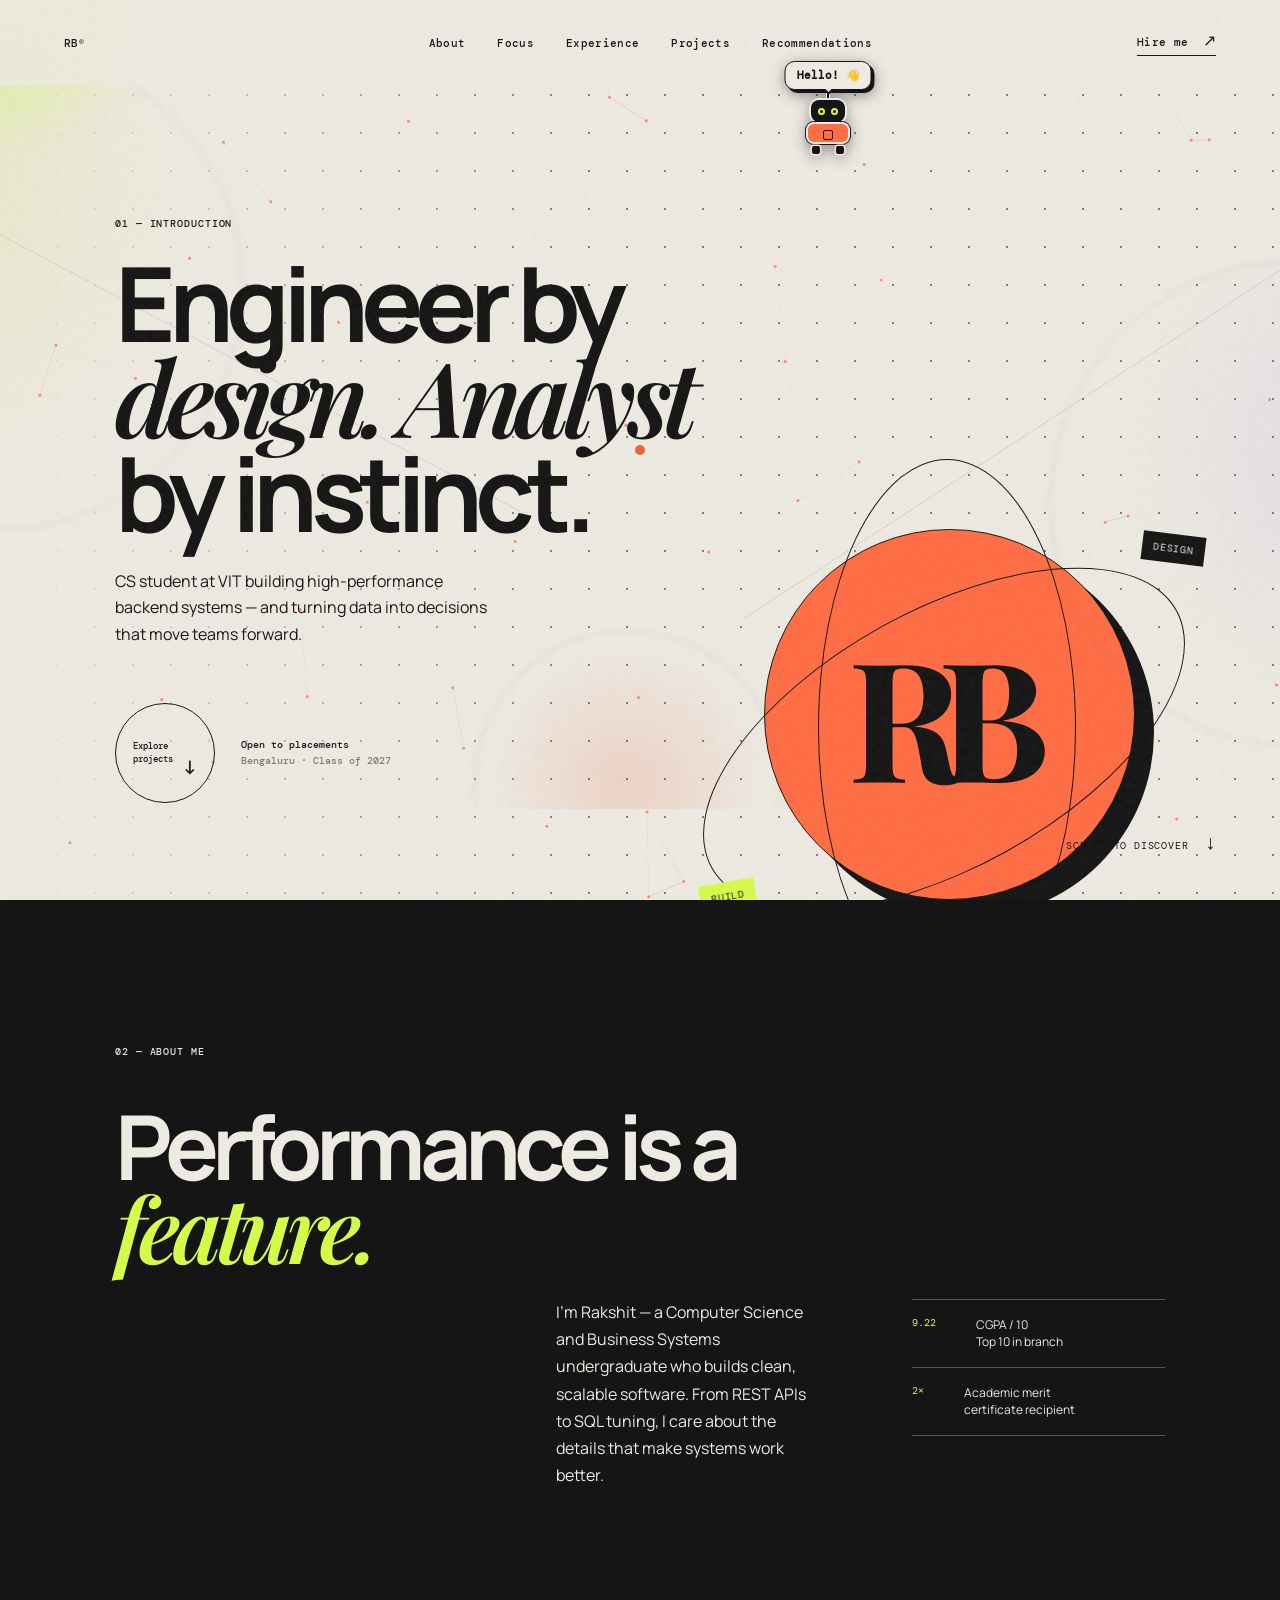
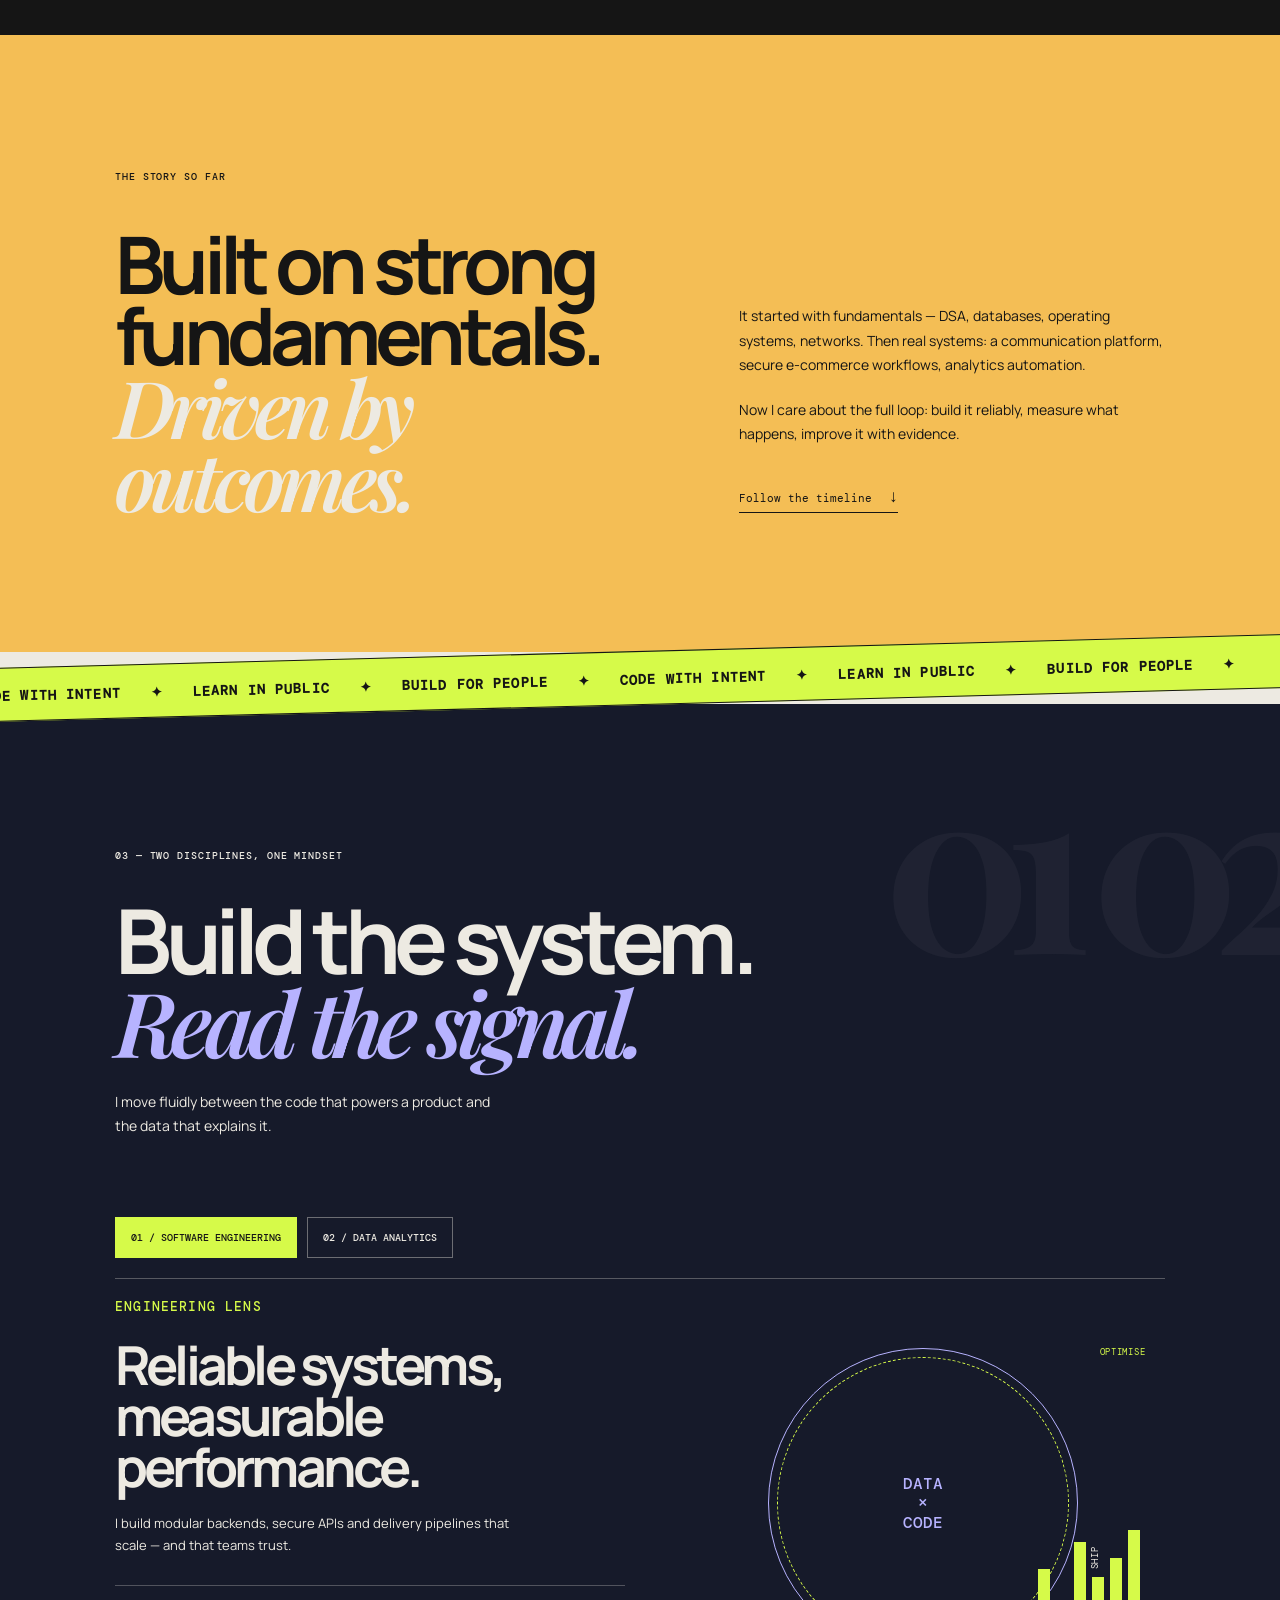
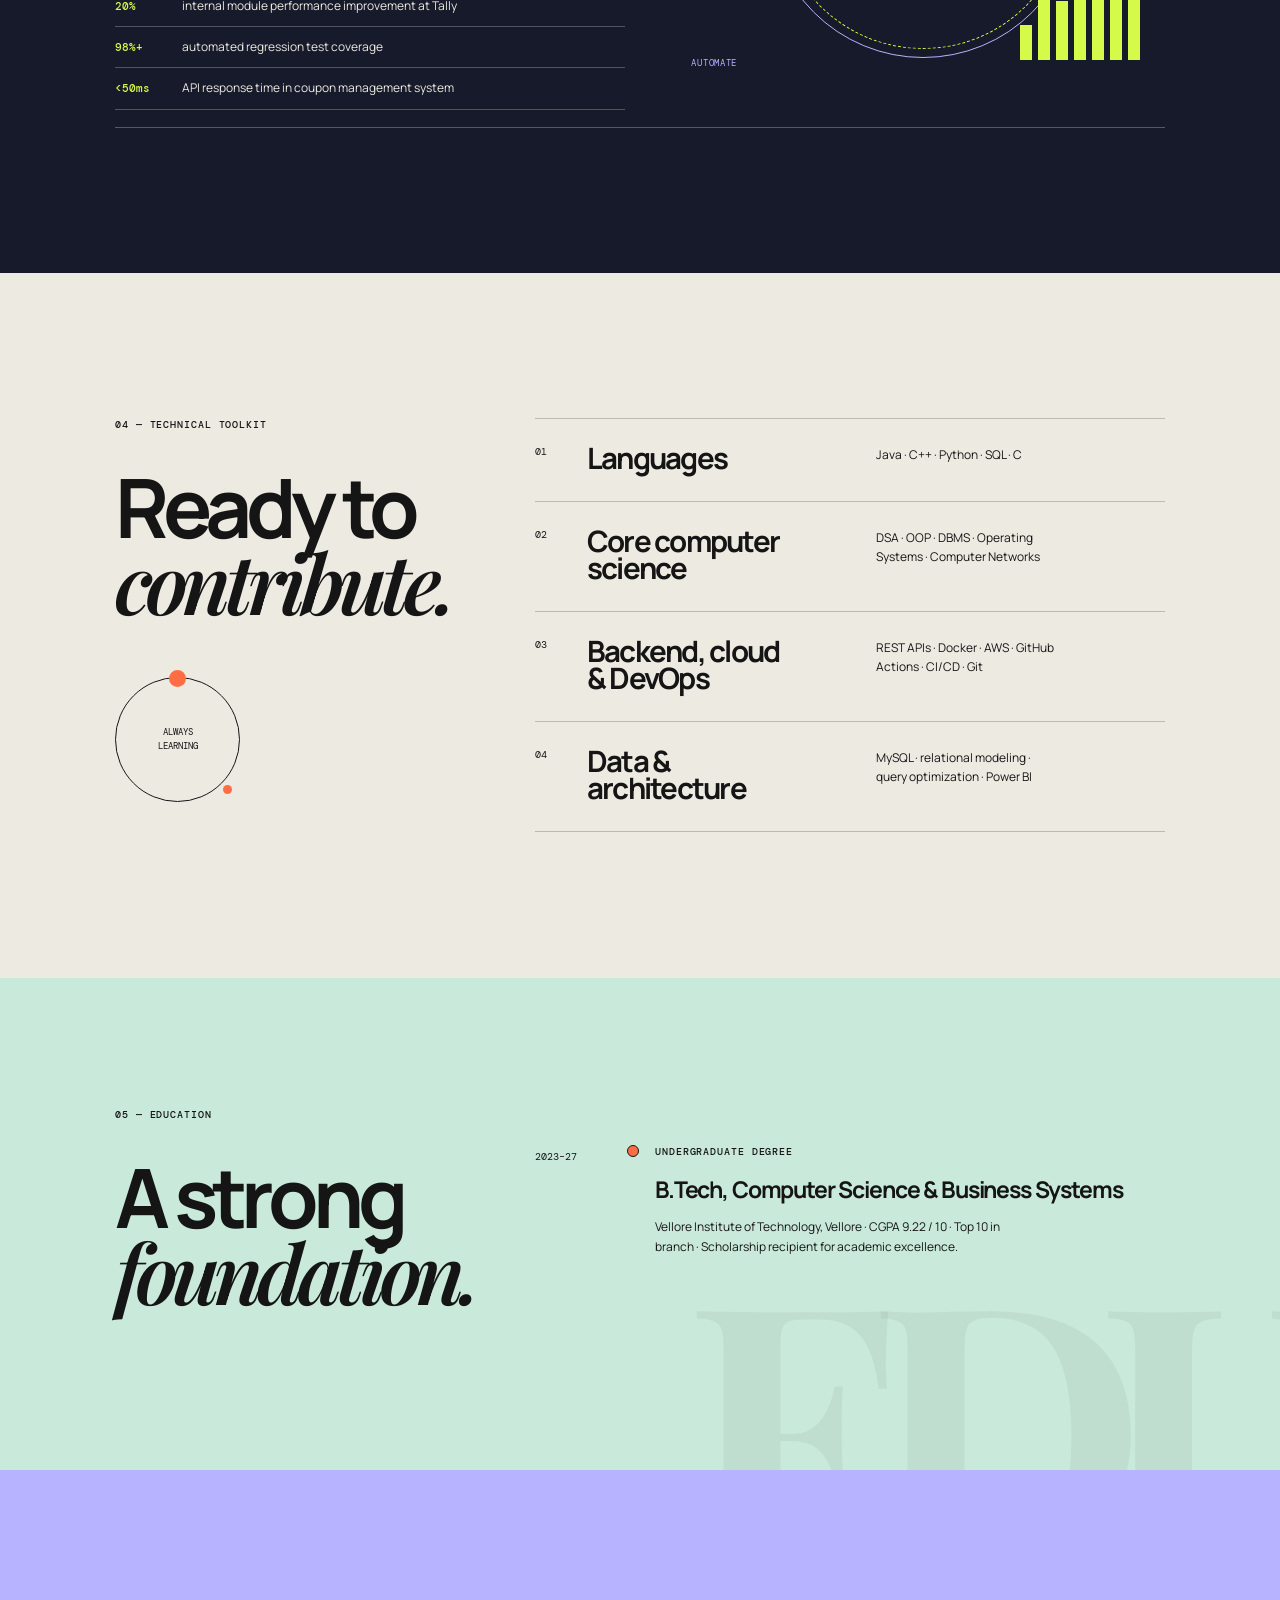
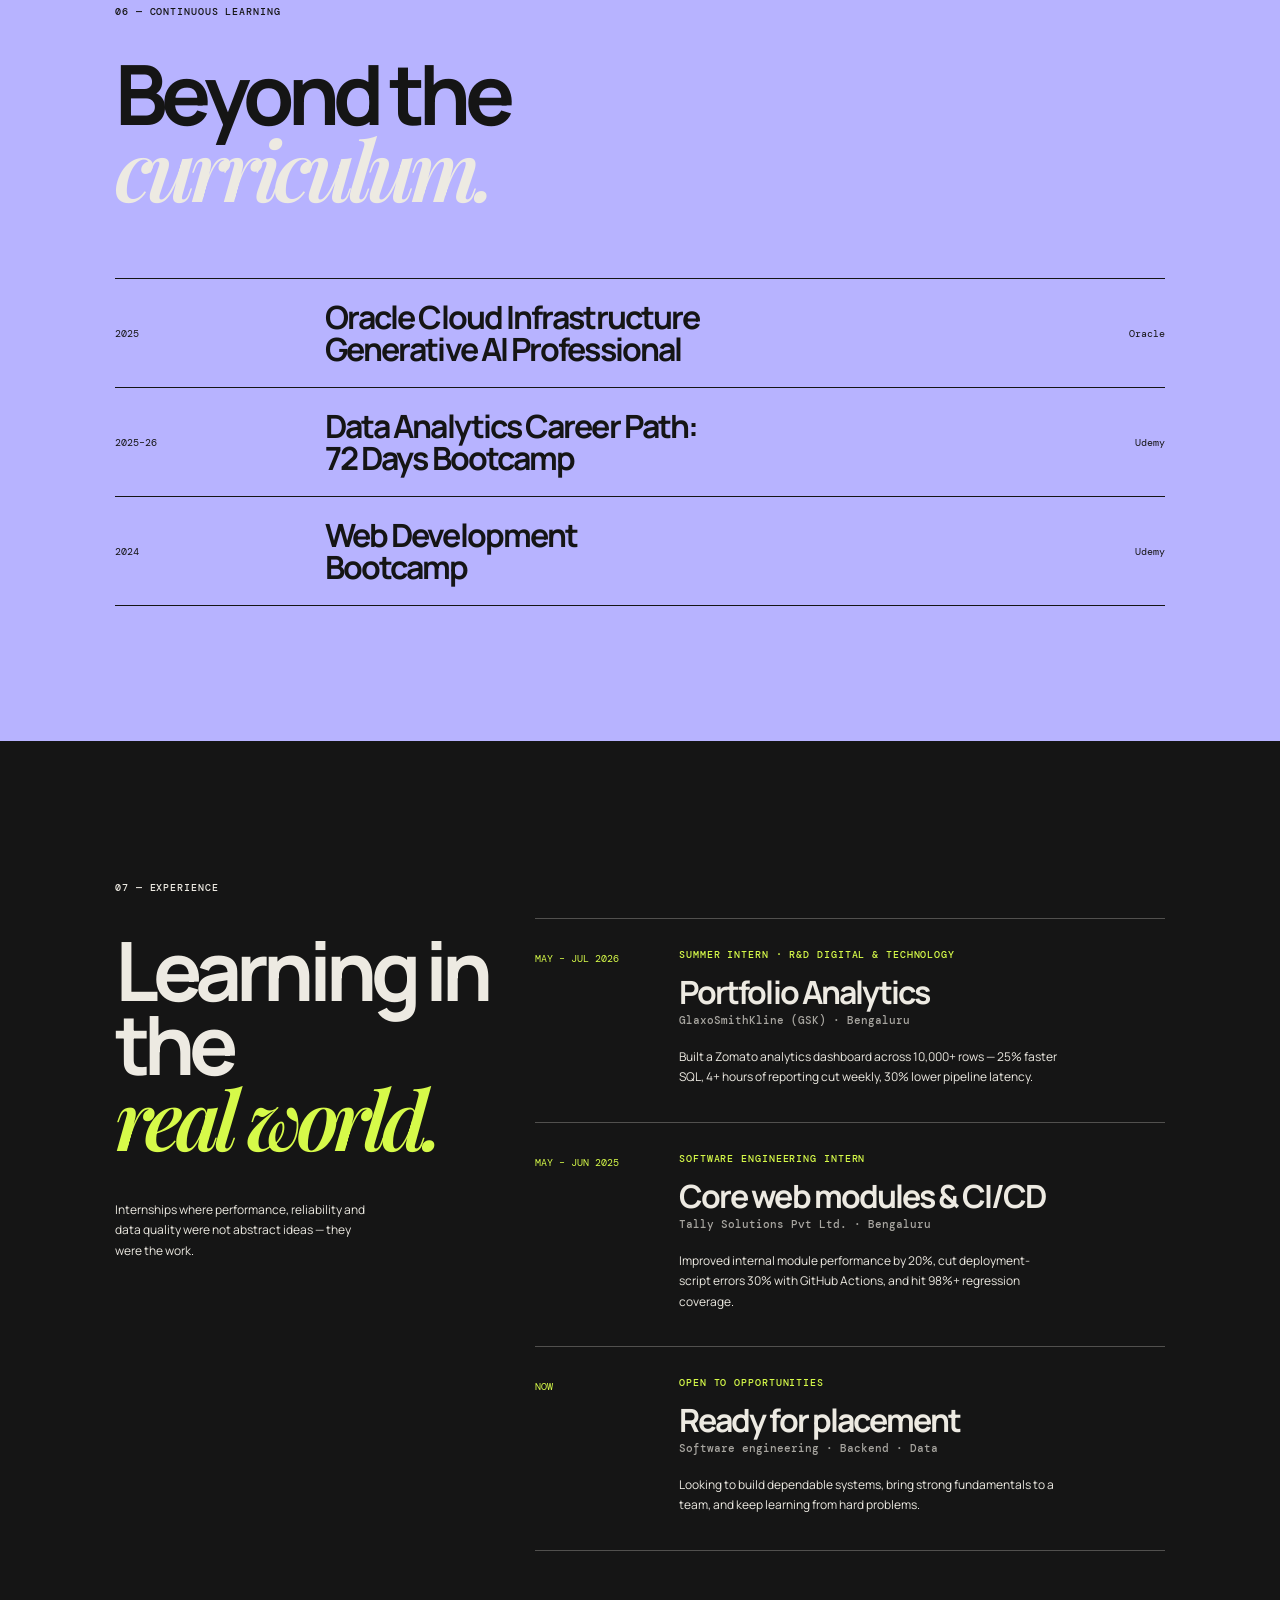
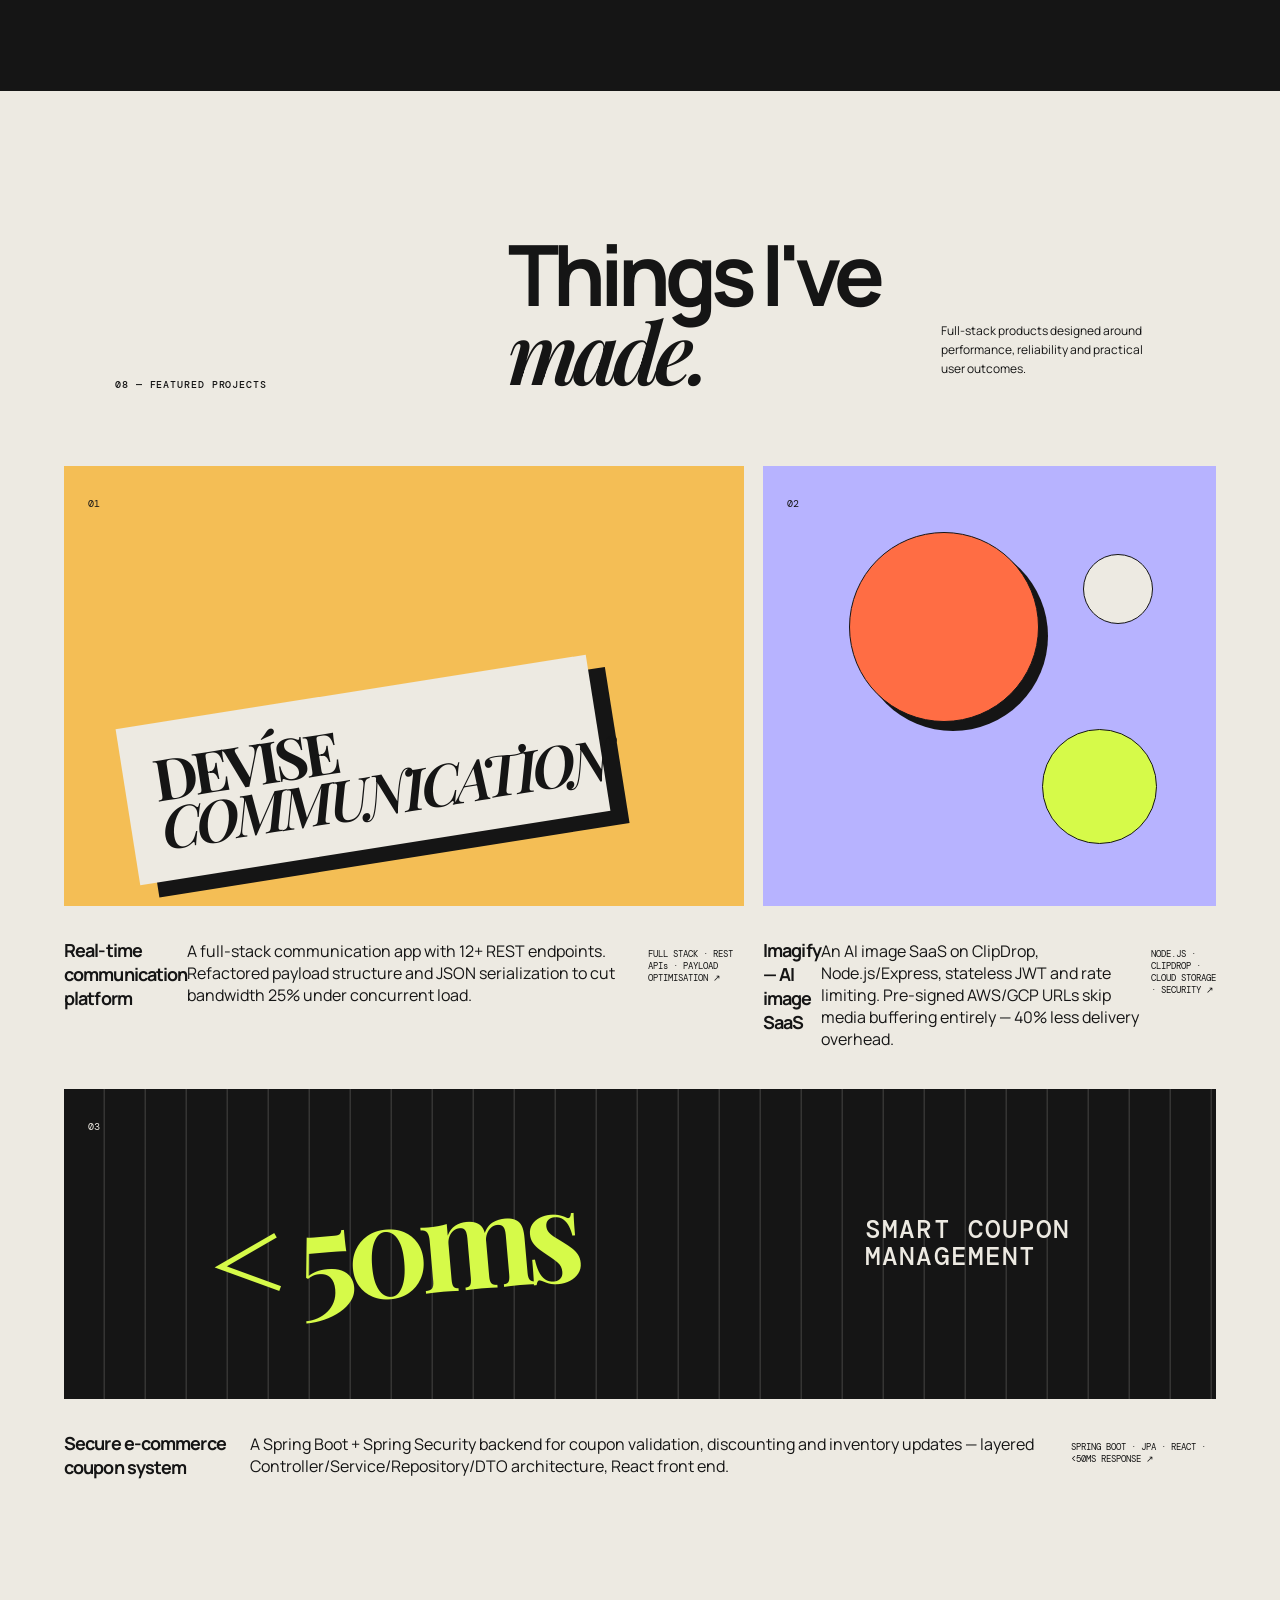
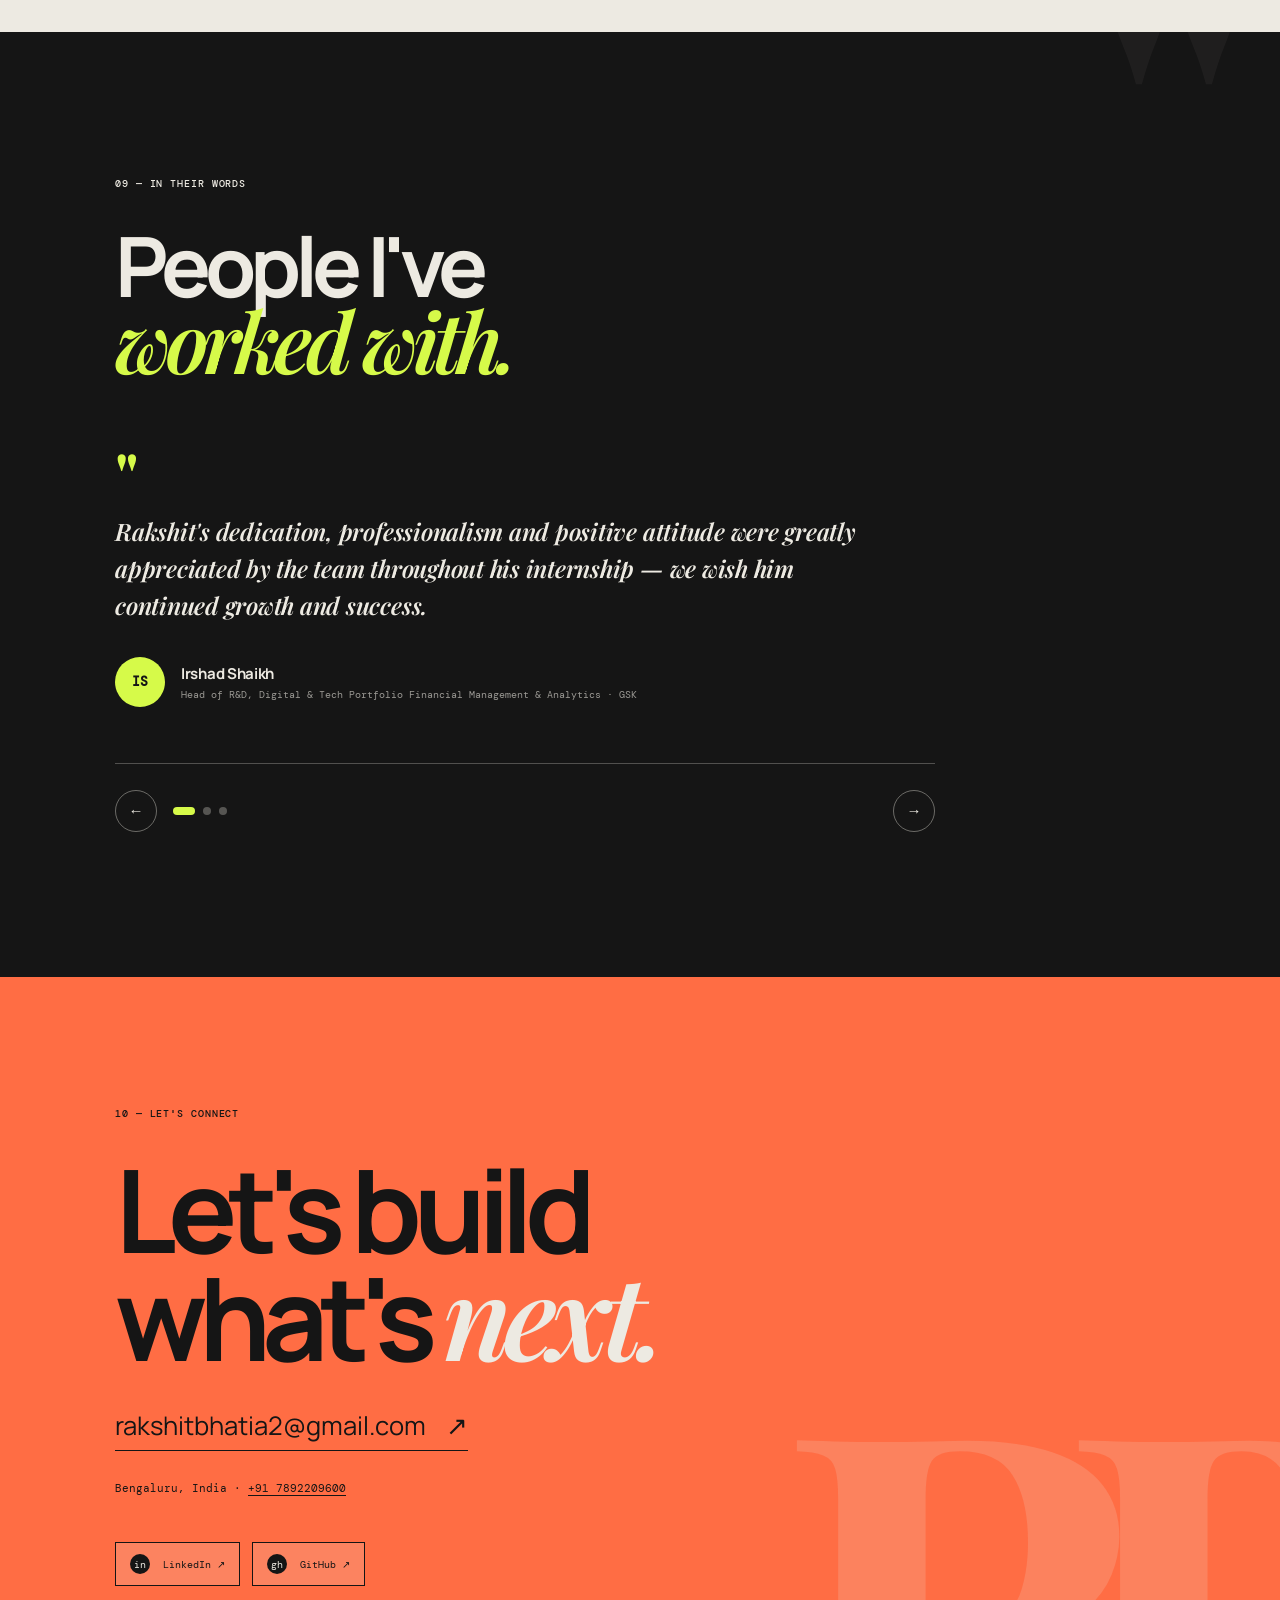
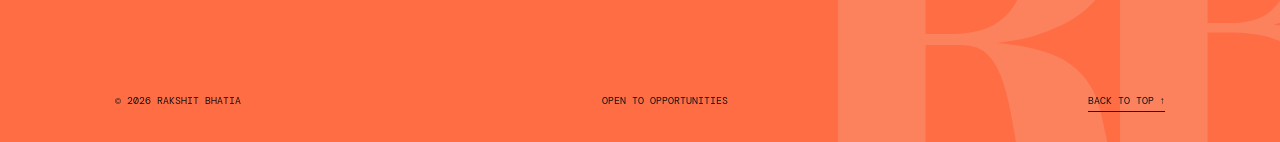
==== commit eb7b2470: "Update index.html" ====
--- a/index.html
+++ b/index.html
@@ -267,49 +267,28 @@
         <div class="project-grid">
           <a class="project project-one reveal" href="https://devisecommunication.com" target="_blank" rel="noreferrer">
             <div class="project-visual"><span class="project-number">01</span><div class="abstract-card">DEVÍSE<br /><i>COMMUNICATION</i></div></div>
-            <div class="project-meta"><h3>Real-time communication platform</h3><span>12+ APIs · 25% less bandwidth ↗</span></div>
+            <div class="project-meta">
+              <h3>Real-time communication platform</h3>
+              <p>A full-stack communication app with 12+ REST endpoints. Refactored payload structure and JSON serialization to cut bandwidth 25% under concurrent load.</p>
+              <span class="project-tags">FULL STACK · REST APIs · PAYLOAD OPTIMISATION ↗</span>
+            </div>
           </a>
           <a class="project project-two reveal" href="https://github.com/sword-cutters/imagify" target="_blank" rel="noreferrer">
             <div class="project-visual"><span class="project-number">02</span><div class="spheres"><i></i><i></i><i></i></div></div>
-            <div class="project-meta"><h3>Imagify — AI image SaaS</h3><span>Node · ClipDrop · AWS/GCP · JWT ↗</span></div>
+            <div class="project-meta">
+              <h3>Imagify — AI image SaaS</h3>
+              <p>An AI image SaaS on ClipDrop, Node.js/Express, stateless JWT and rate limiting. Pre-signed AWS/GCP URLs skip media buffering entirely — 40% less delivery overhead.</p>
+              <span class="project-tags">NODE.JS · CLIPDROP · CLOUD STORAGE · SECURITY ↗</span>
+            </div>
           </a>
           <a class="project project-three reveal" href="https://github.com/sword-cutters/smart-coupon-management" target="_blank" rel="noreferrer">
             <div class="project-visual"><span class="project-number">03</span><div class="coupon-art"><b>&lt; 50ms</b><span>SMART COUPON<br />MANAGEMENT</span></div></div>
-            <div class="project-meta"><h3>Secure e-commerce coupon system</h3><span>Spring Boot · Spring Security · React ↗</span></div>
+            <div class="project-meta">
+              <h3>Secure e-commerce coupon system</h3>
+              <p>A Spring Boot + Spring Security backend for coupon validation, discounting and inventory updates — layered Controller/Service/Repository/DTO architecture, React front end.</p>
+              <span class="project-tags">SPRING BOOT · JPA · REACT · &lt;50MS RESPONSE ↗</span>
+            </div>
           </a>
-        </div>
-      </section>
-
-      <section class="case-studies">
-        <div class="case-heading">
-          <p class="eyebrow reveal">PROJECT NOTES</p>
-          <h2 class="reveal">The details<br /><em>behind the work.</em></h2>
-        </div>
-        <div class="case-list">
-          <article class="case reveal">
-            <span>01 / DEVÍSE</span>
-            <div>
-              <h3>Keeping real-time conversations lean.</h3>
-              <p>A full-stack communication app with 12+ REST endpoints. Refactored payload structure and JSON serialization to cut bandwidth 25% under concurrent load.</p>
-              <p class="case-tags">FULL STACK · REST APIs · PAYLOAD OPTIMISATION</p>
-            </div>
-          </article>
-          <article class="case reveal">
-            <span>02 / IMAGIFY</span>
-            <div>
-              <h3>Turning a prompt into a secure, delivered asset.</h3>
-              <p>An AI image SaaS on ClipDrop, Node.js/Express, stateless JWT and rate limiting. Pre-signed AWS/GCP URLs skip media buffering entirely — 40% less delivery overhead.</p>
-              <p class="case-tags">NODE.JS · CLIPDROP · CLOUD STORAGE · SECURITY</p>
-            </div>
-          </article>
-          <article class="case reveal">
-            <span>03 / COUPONS</span>
-            <div>
-              <h3>Making e-commerce discount logic dependable.</h3>
-              <p>A Spring Boot + Spring Security backend for coupon validation, discounting and inventory updates — layered Controller/Service/Repository/DTO architecture, React front end.</p>
-              <p class="case-tags">SPRING BOOT · JPA · REACT · &lt;50MS RESPONSE</p>
-            </div>
-          </article>
         </div>
       </section>
 
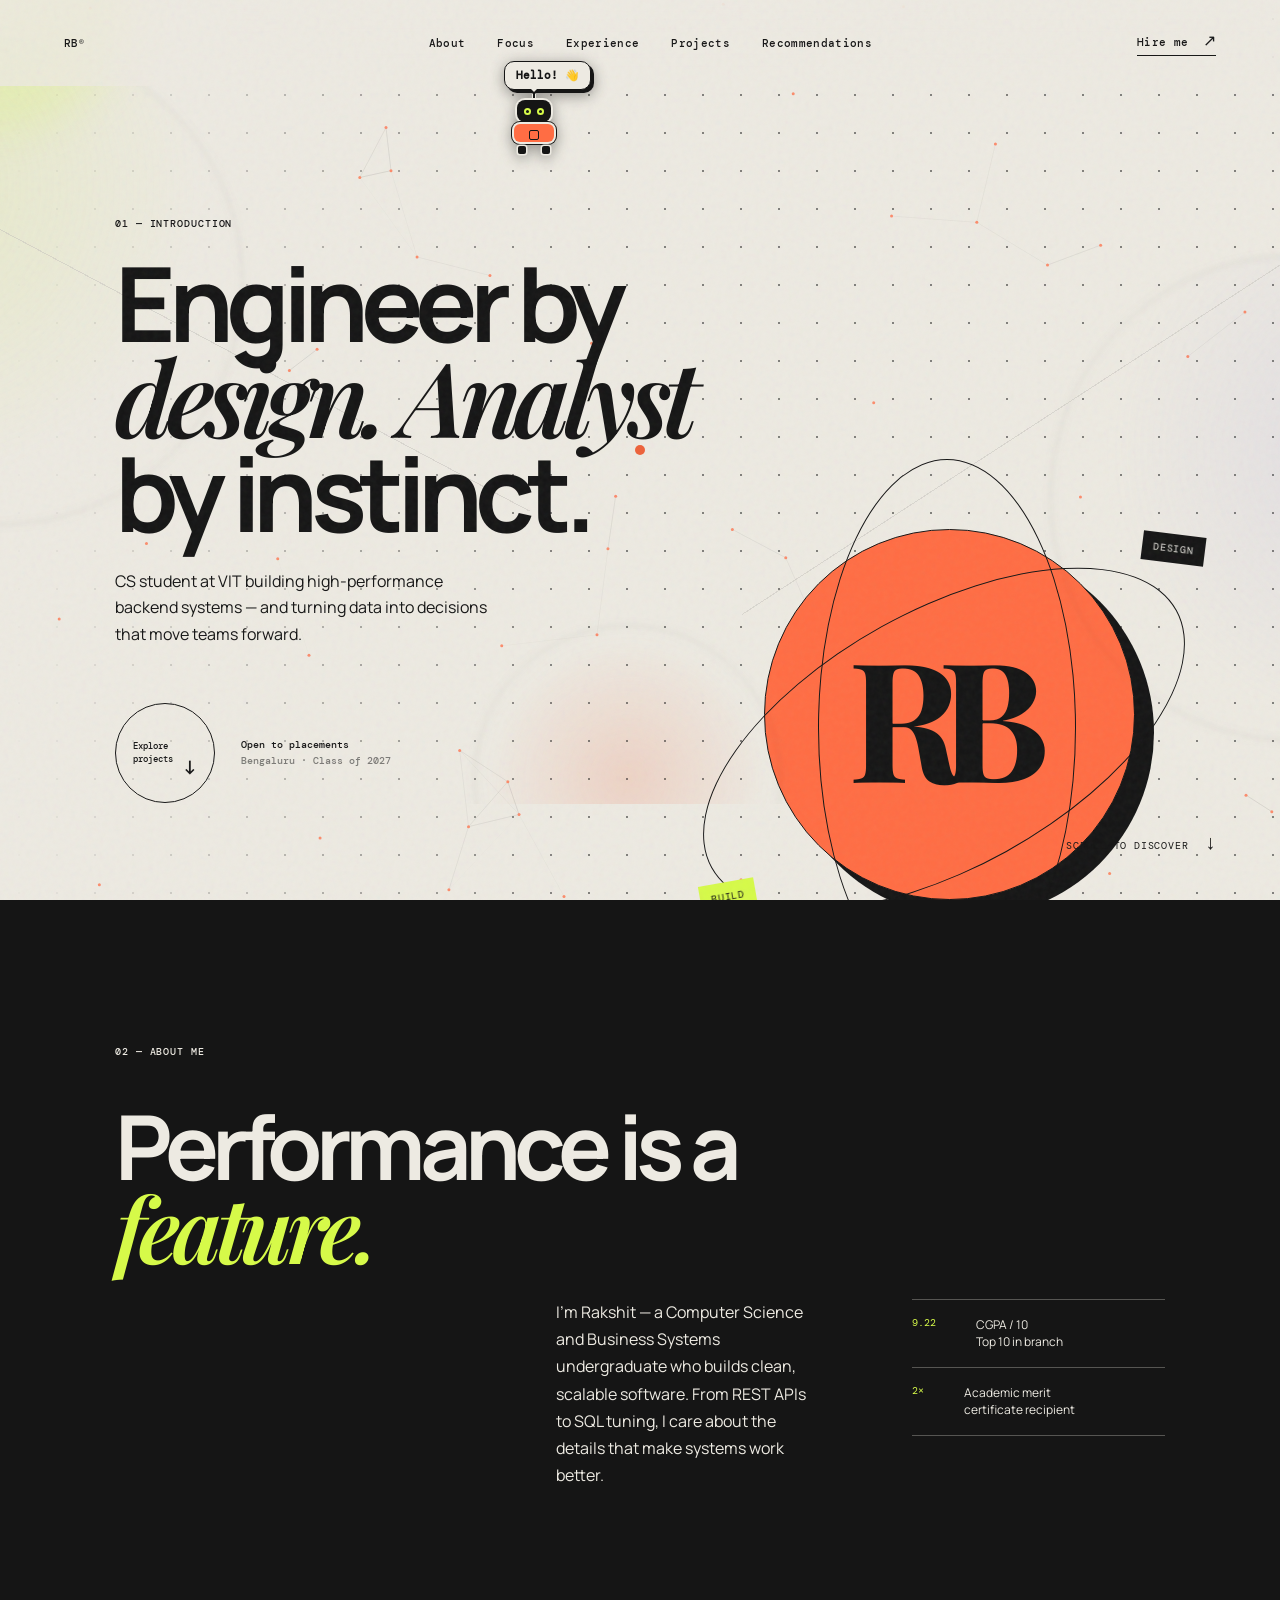
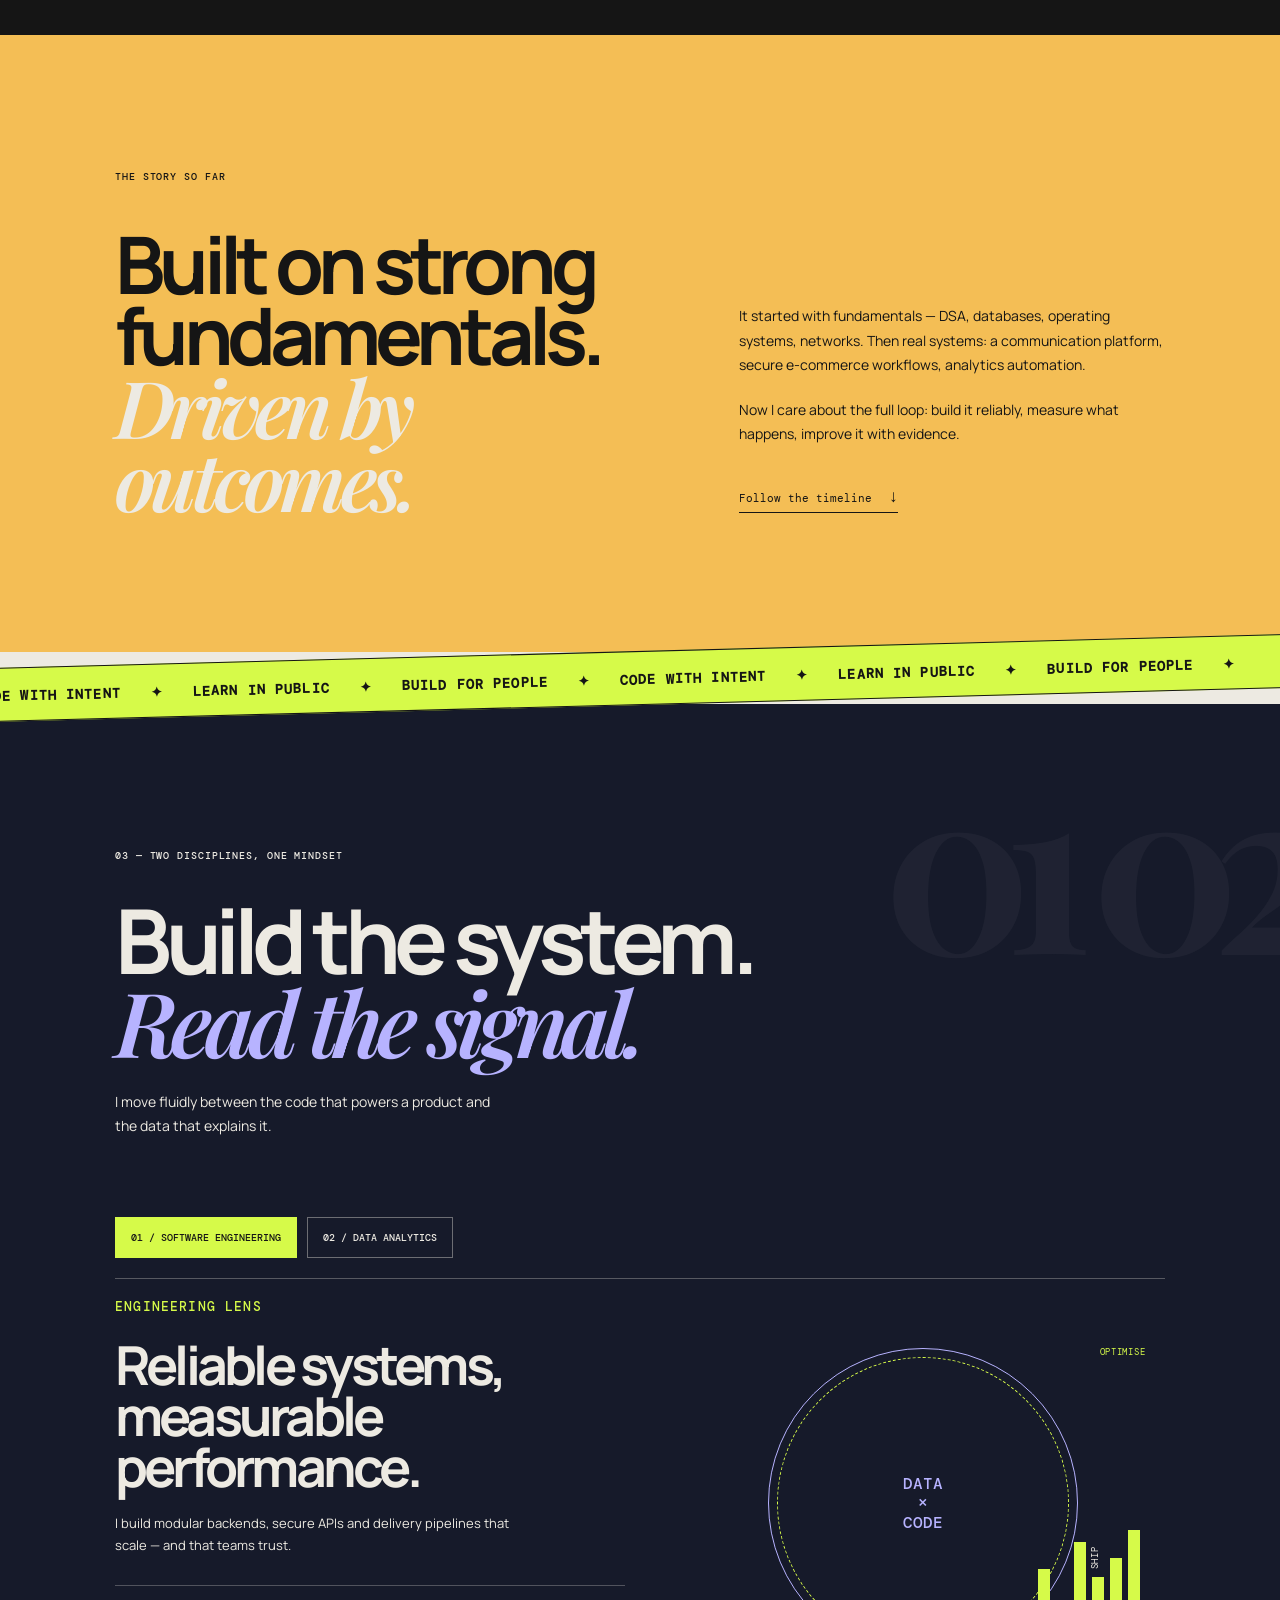
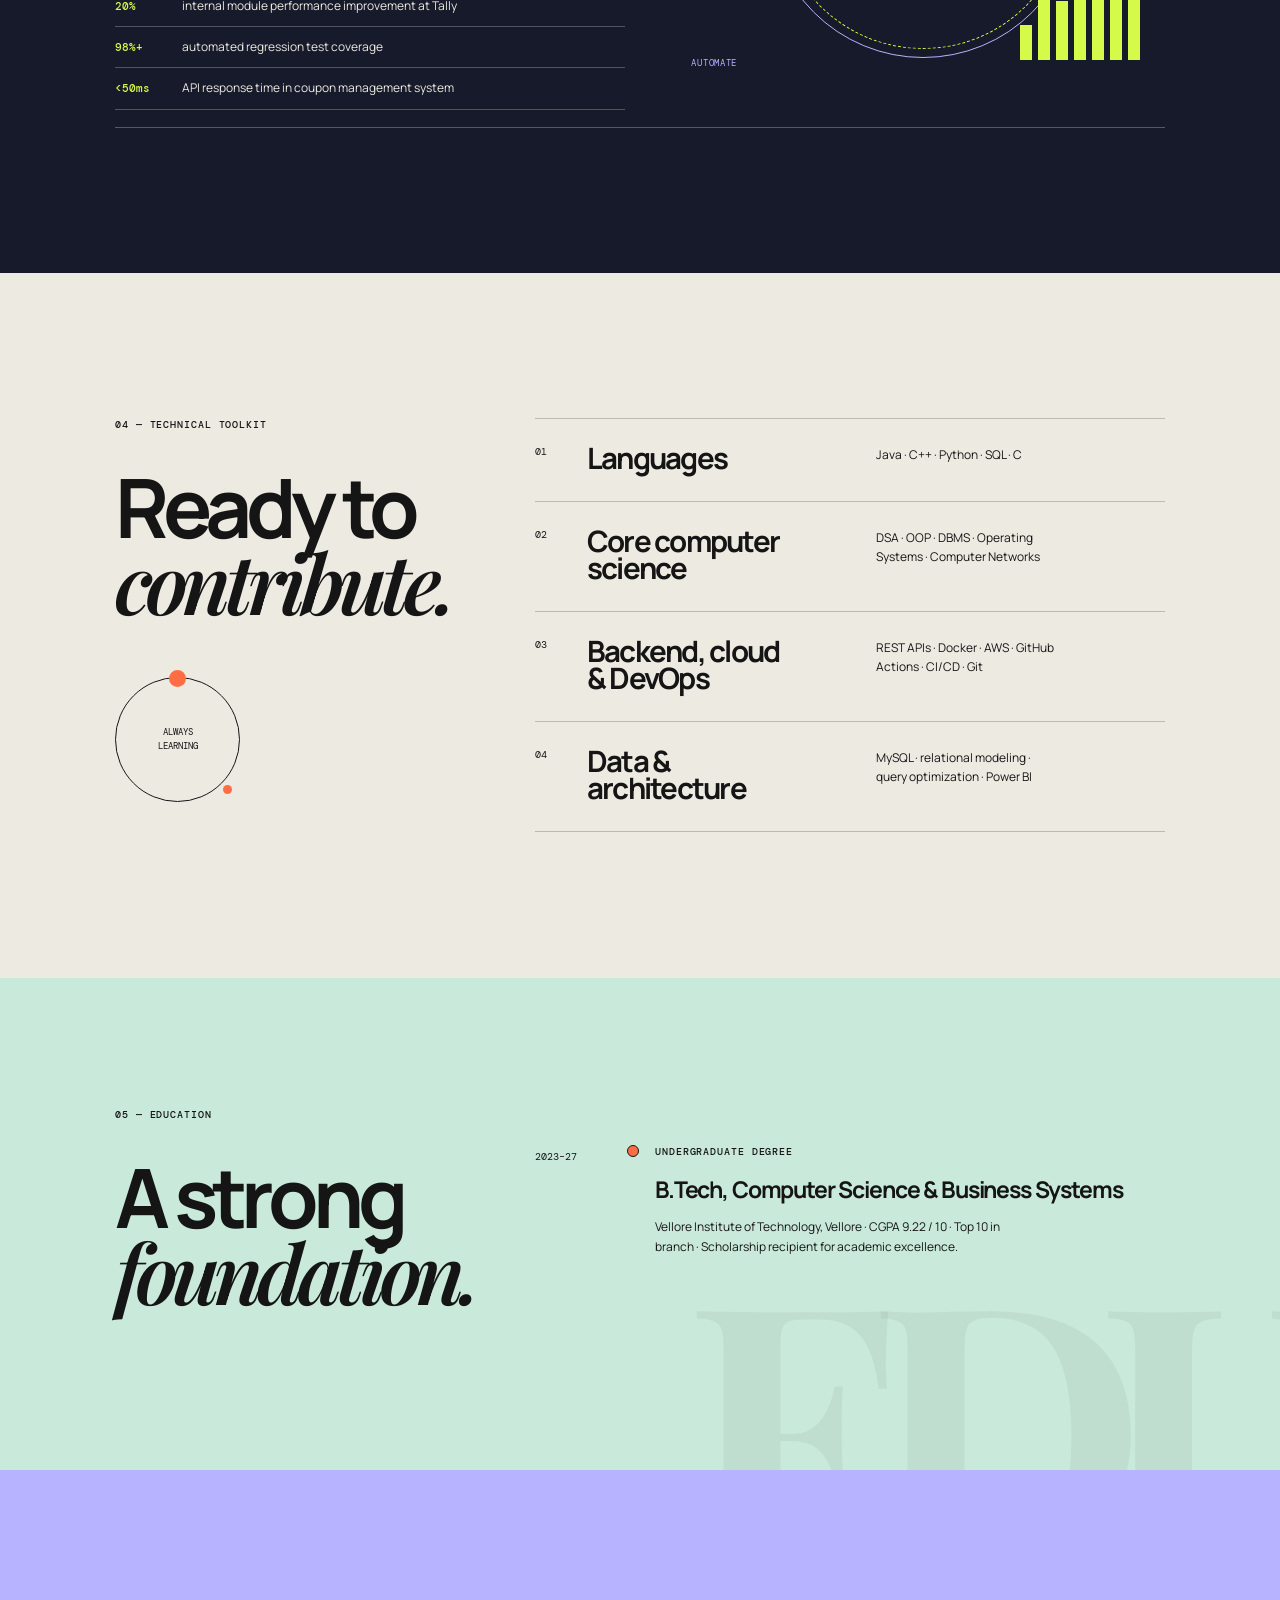
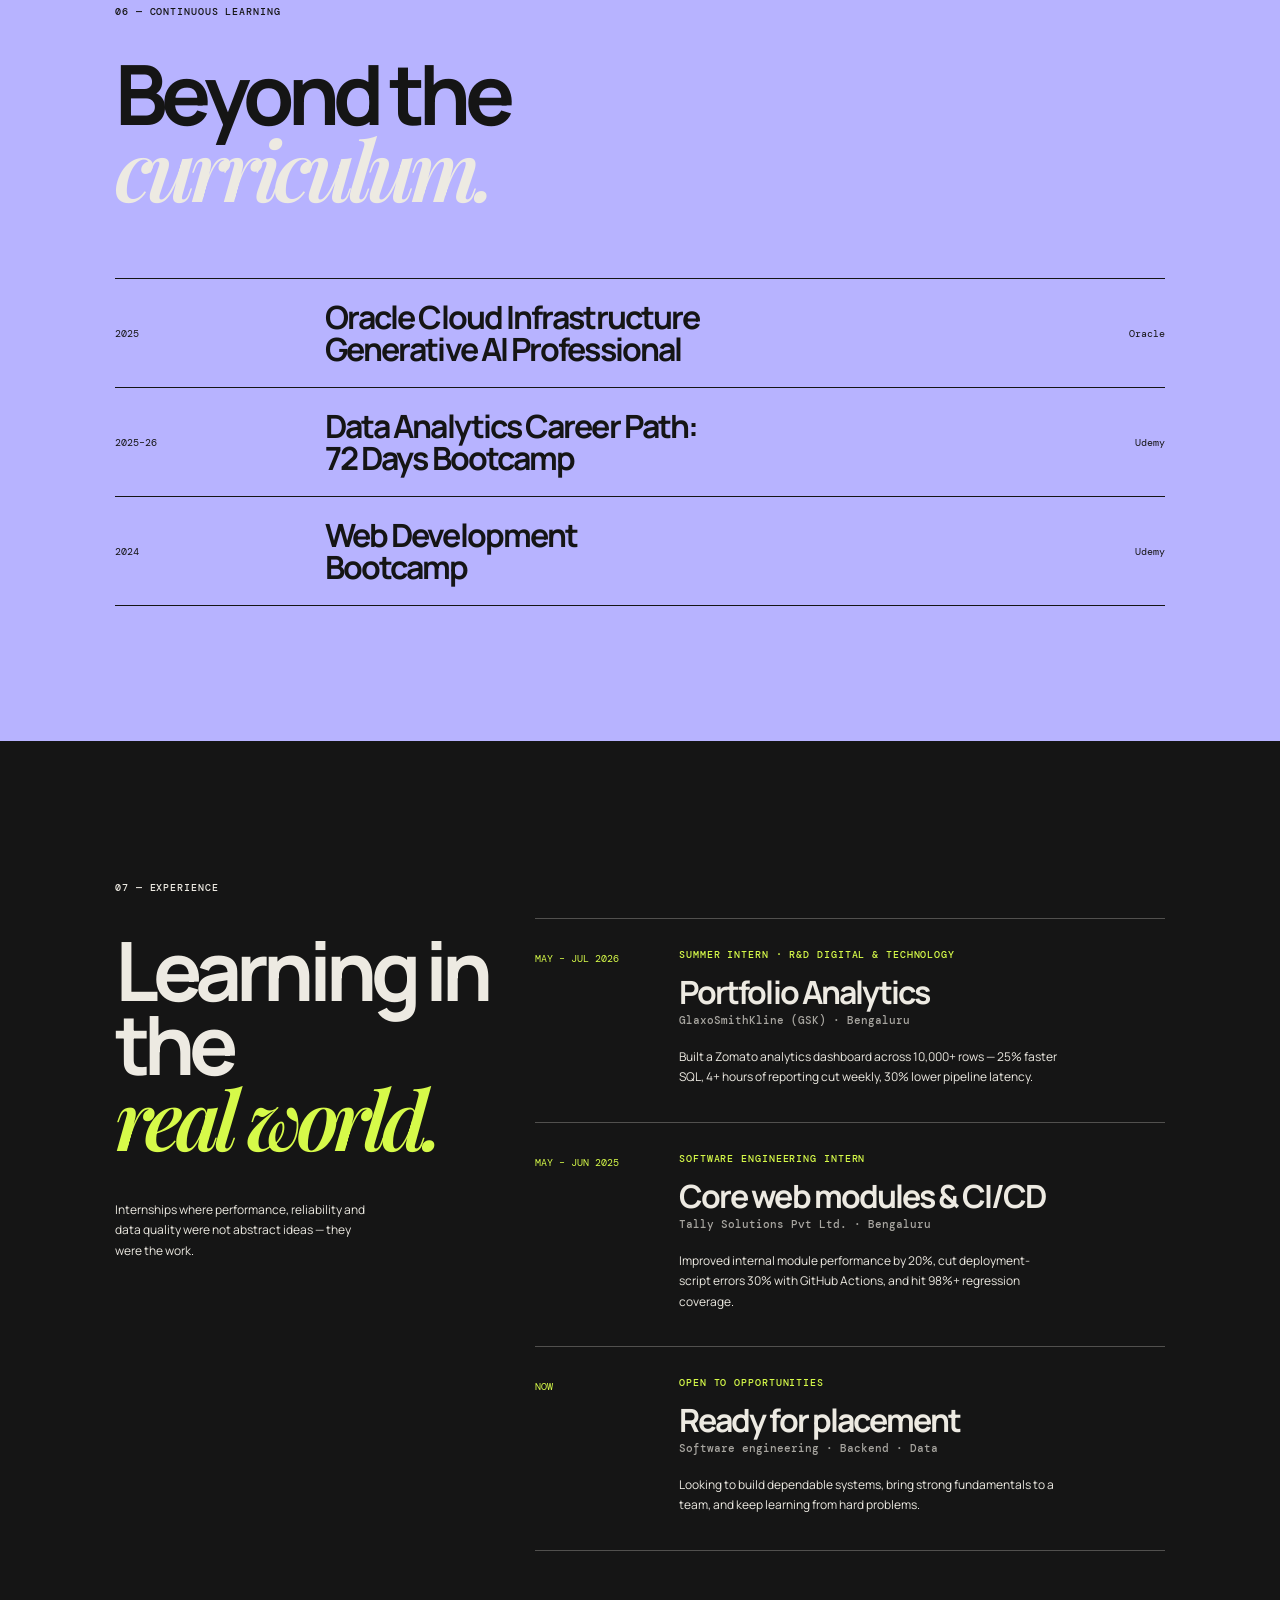
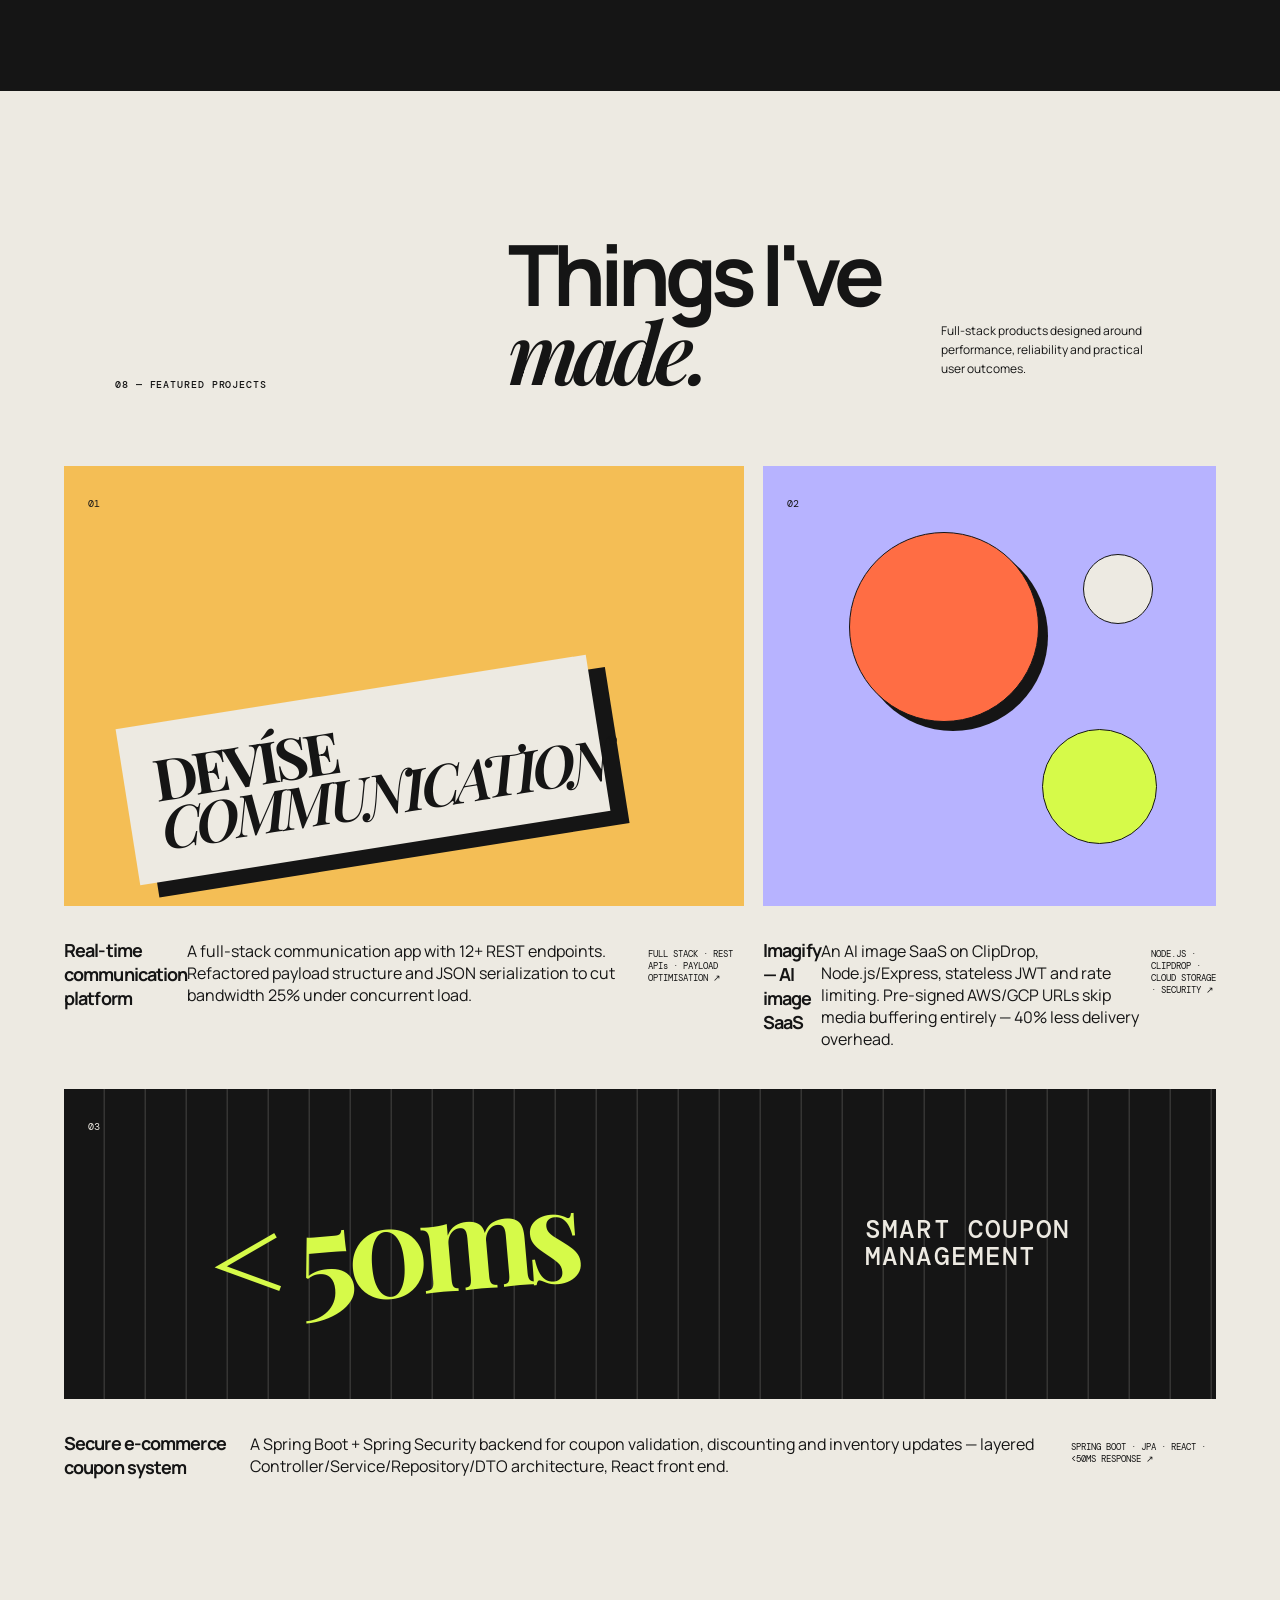
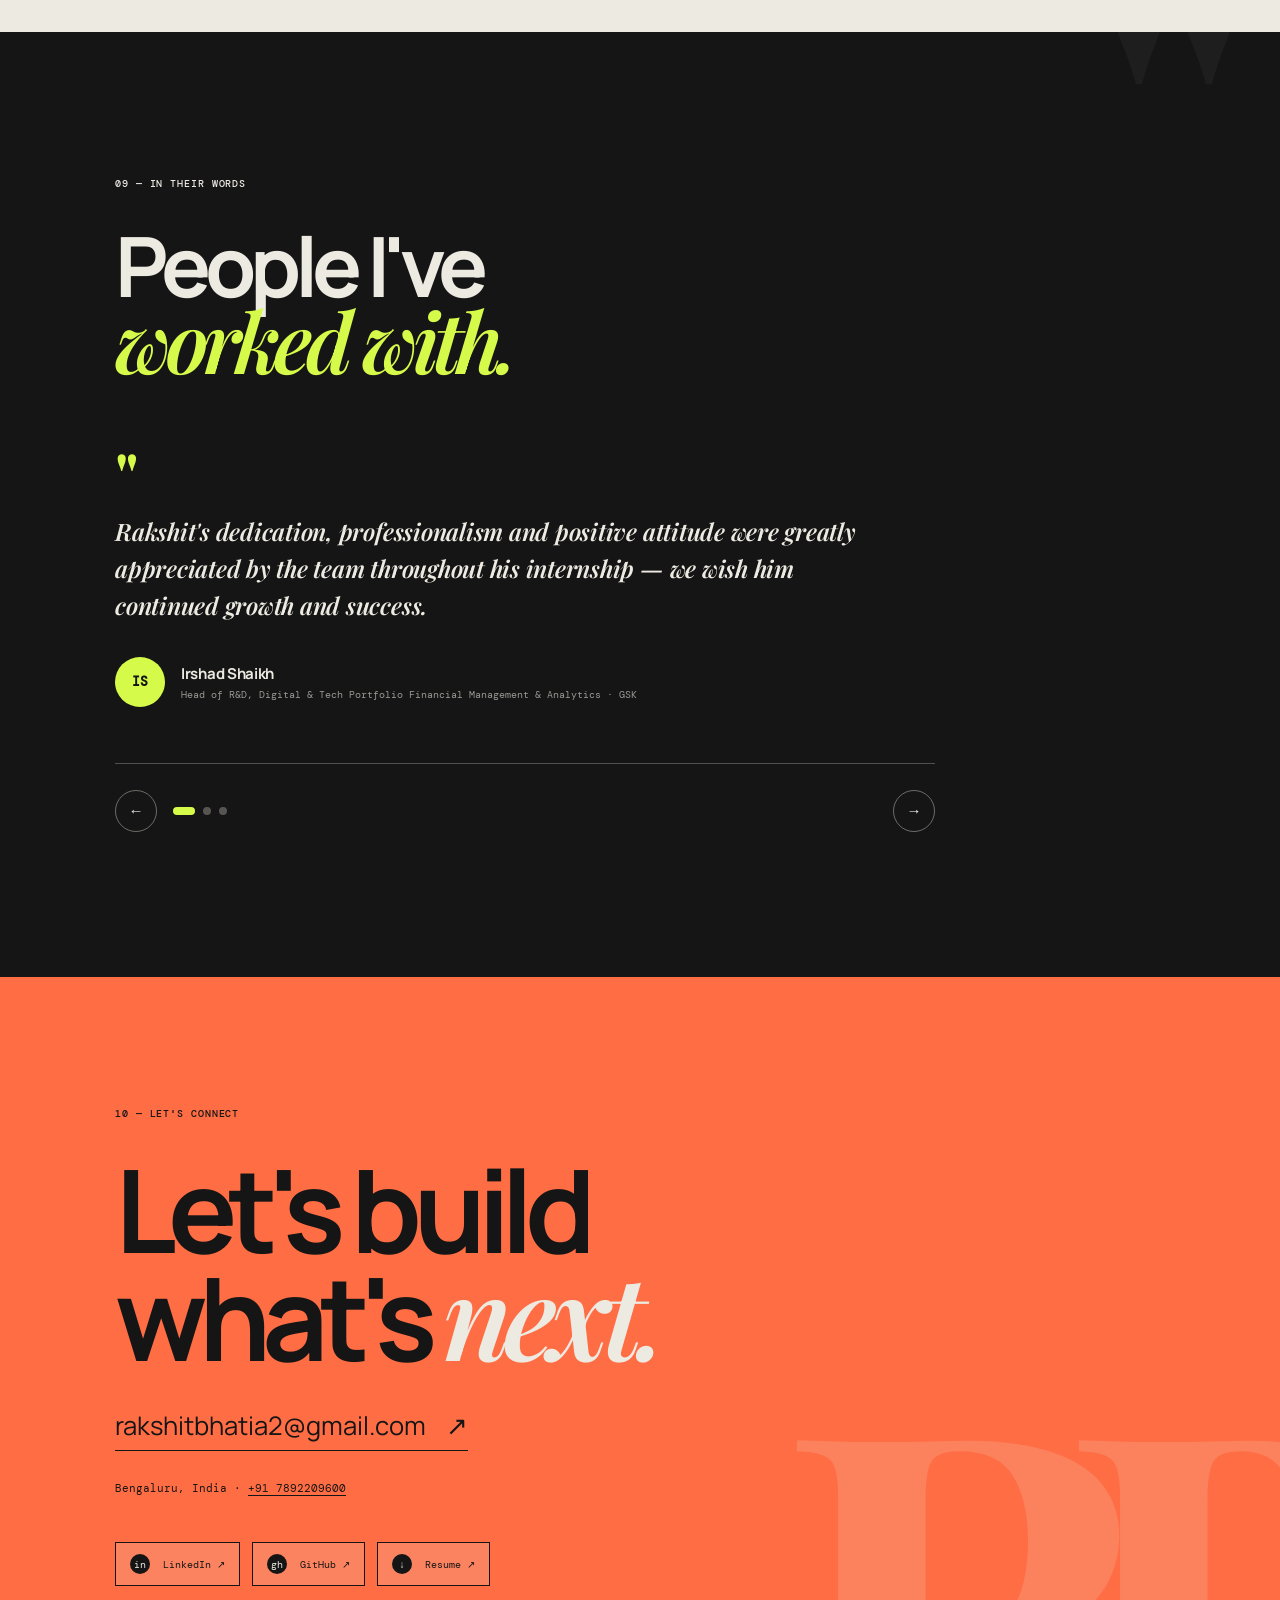
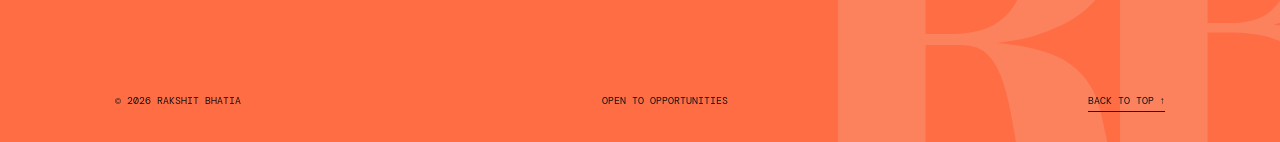
==== commit 2786ebd9: "Update index.html" ====
--- a/index.html
+++ b/index.html
@@ -329,6 +329,7 @@
         <div class="social-links reveal">
           <a class="magnetic" href="https://www.linkedin.com/in/rakshit-bhatia-1b72002b2/" target="_blank" rel="noreferrer"><span>in</span> LinkedIn ↗</a>
           <a class="magnetic" href="https://github.com/sword-cutters" target="_blank" rel="noreferrer"><span>gh</span> GitHub ↗</a>
+          <a class="magnetic" href="resume.pdf" download="Rakshit-Bhatia-Resume.pdf"><span>↓</span> Resume ↗</a>
         </div>
         <footer>
           <span>© 2026 RAKSHIT BHATIA</span>
--- a/story.css
+++ b/story.css
@@ -1 +1 @@
-.origin{padding:135px 9vw;background:#f4be55}.origin-grid{display:grid;grid-template-columns:1.1fr .9fr;gap:8vw;margin-top:45px}.origin h2,.case-heading h2{font-size:clamp(48px,6.2vw,92px);margin:0}.origin h2 em{color:var(--paper)}.origin-copy{align-self:end;padding-bottom:5px}.origin-copy p{font-size:14px;line-height:1.75;margin:0 0 20px}.origin-copy a{display:inline-block;margin-top:18px;color:inherit;text-decoration:none;font:11px 'DM Mono';border-bottom:1px solid var(--ink);padding-bottom:5px}.origin-copy a span{font-size:17px;margin-left:10px}.case-studies{padding:140px 9vw;background:var(--paper)}.case-heading{display:flex;justify-content:space-between;align-items:end}.case-list{margin-top:70px;border-top:1px solid var(--line)}.case{display:grid;grid-template-columns:18% 1fr;gap:30px;padding:35px 0;border-bottom:1px solid var(--line);transition:background .4s,padding .4s}.case:hover{background:rgba(183,179,255,.24);padding-left:18px}.case>span{font:10px 'DM Mono'}.case h3{font-size:clamp(24px,3.2vw,46px);letter-spacing:-.065em;line-height:.95;margin:0 0 17px}.case p{font-size:13px;line-height:1.7;max-width:630px;margin:0}.case .case-tags{font:10px 'DM Mono';margin-top:20px;color:#4f4c75}@media(max-width:720px){.origin{padding:95px 7vw}.origin-grid{display:block}.origin-copy{margin-top:42px}.case-studies{padding:95px 7vw}.case-heading{display:block}.case-heading h2{margin-top:30px}.case-list{margin-top:45px}.case{grid-template-columns:1fr;gap:18px;padding:28px 0}.case:hover{padding-left:9px}}
+.origin{padding:135px 9vw;background:#f4be55}.origin-grid{display:grid;grid-template-columns:1.1fr .9fr;gap:8vw;margin-top:45px}.origin h2{font-size:clamp(48px,6.2vw,92px);margin:0}.origin h2 em{color:var(--paper)}.origin-copy{align-self:end;padding-bottom:5px}.origin-copy p{font-size:14px;line-height:1.75;margin:0 0 20px}.origin-copy a{display:inline-block;margin-top:18px;color:inherit;text-decoration:none;font:11px 'DM Mono';border-bottom:1px solid var(--ink);padding-bottom:5px}.origin-copy a span{font-size:17px;margin-left:10px}@media(max-width:720px){.origin{padding:95px 7vw}.origin-grid{display:block}.origin-copy{margin-top:42px}}
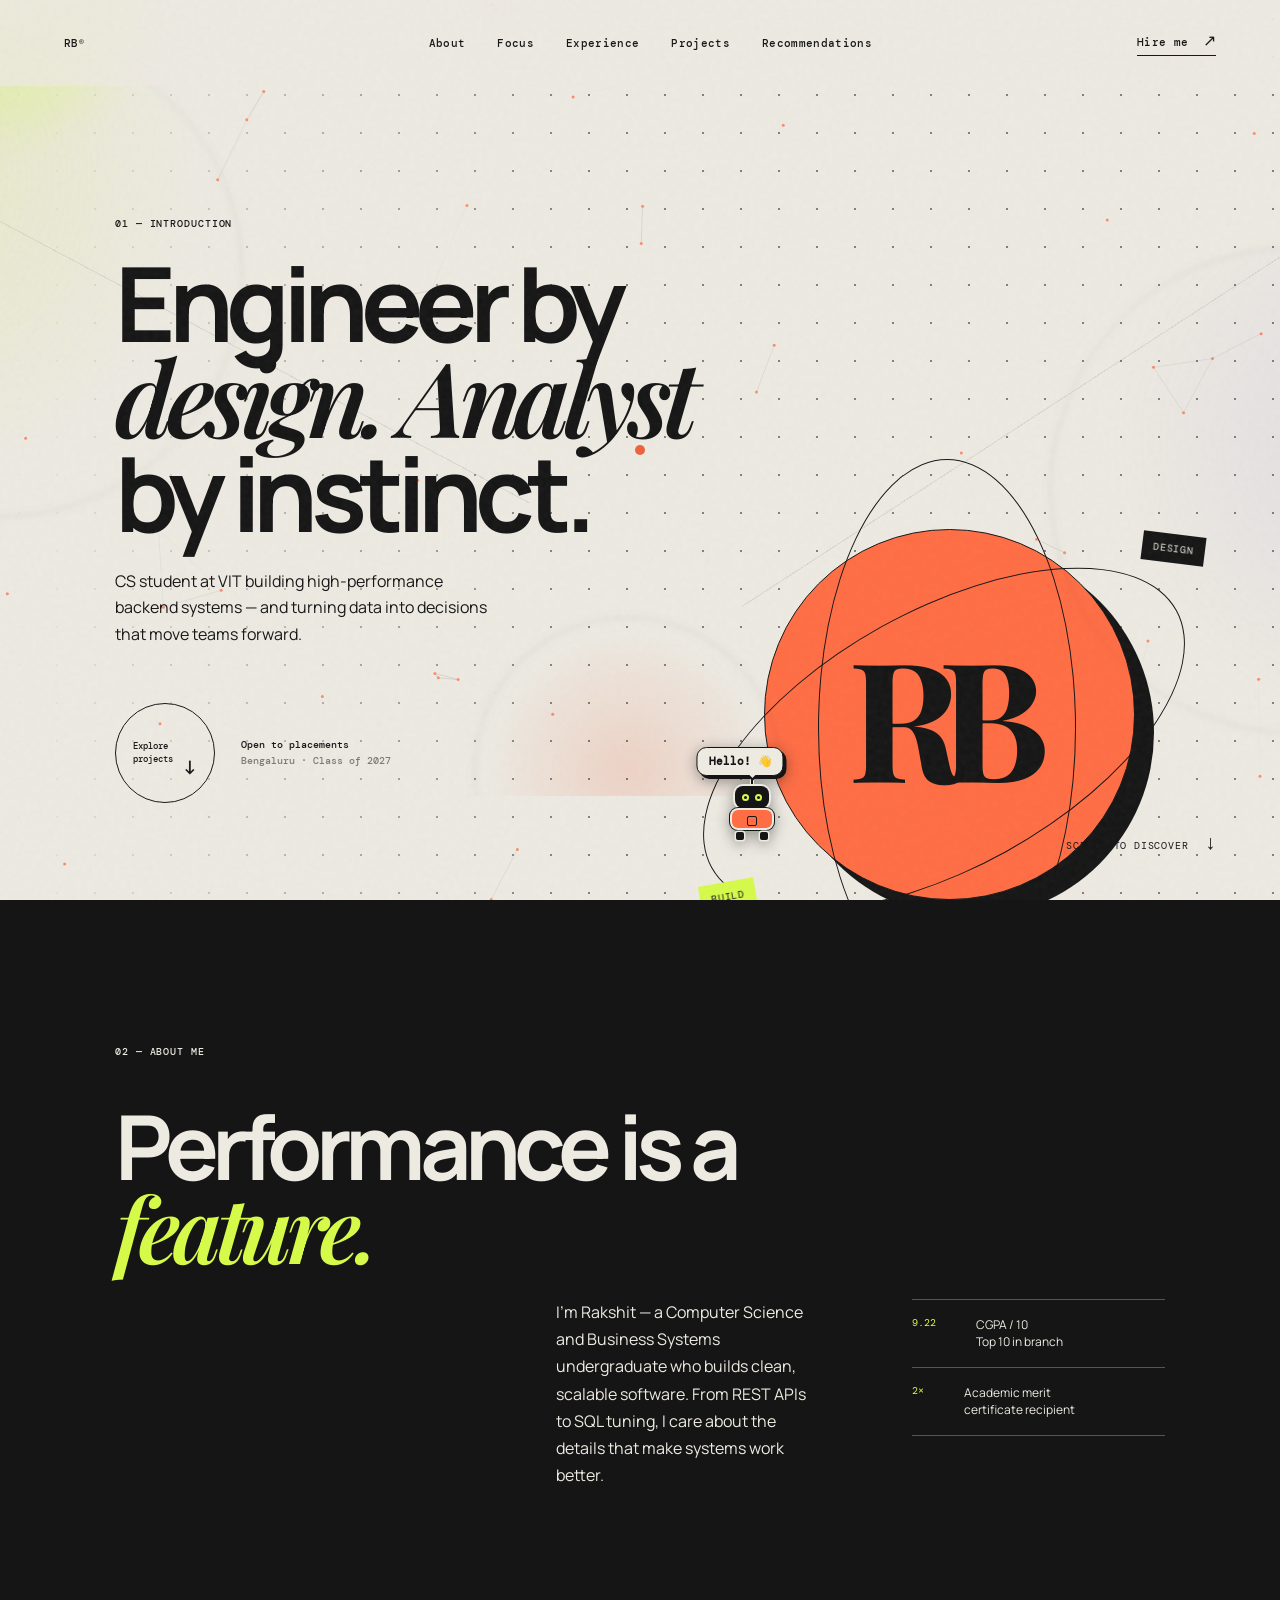
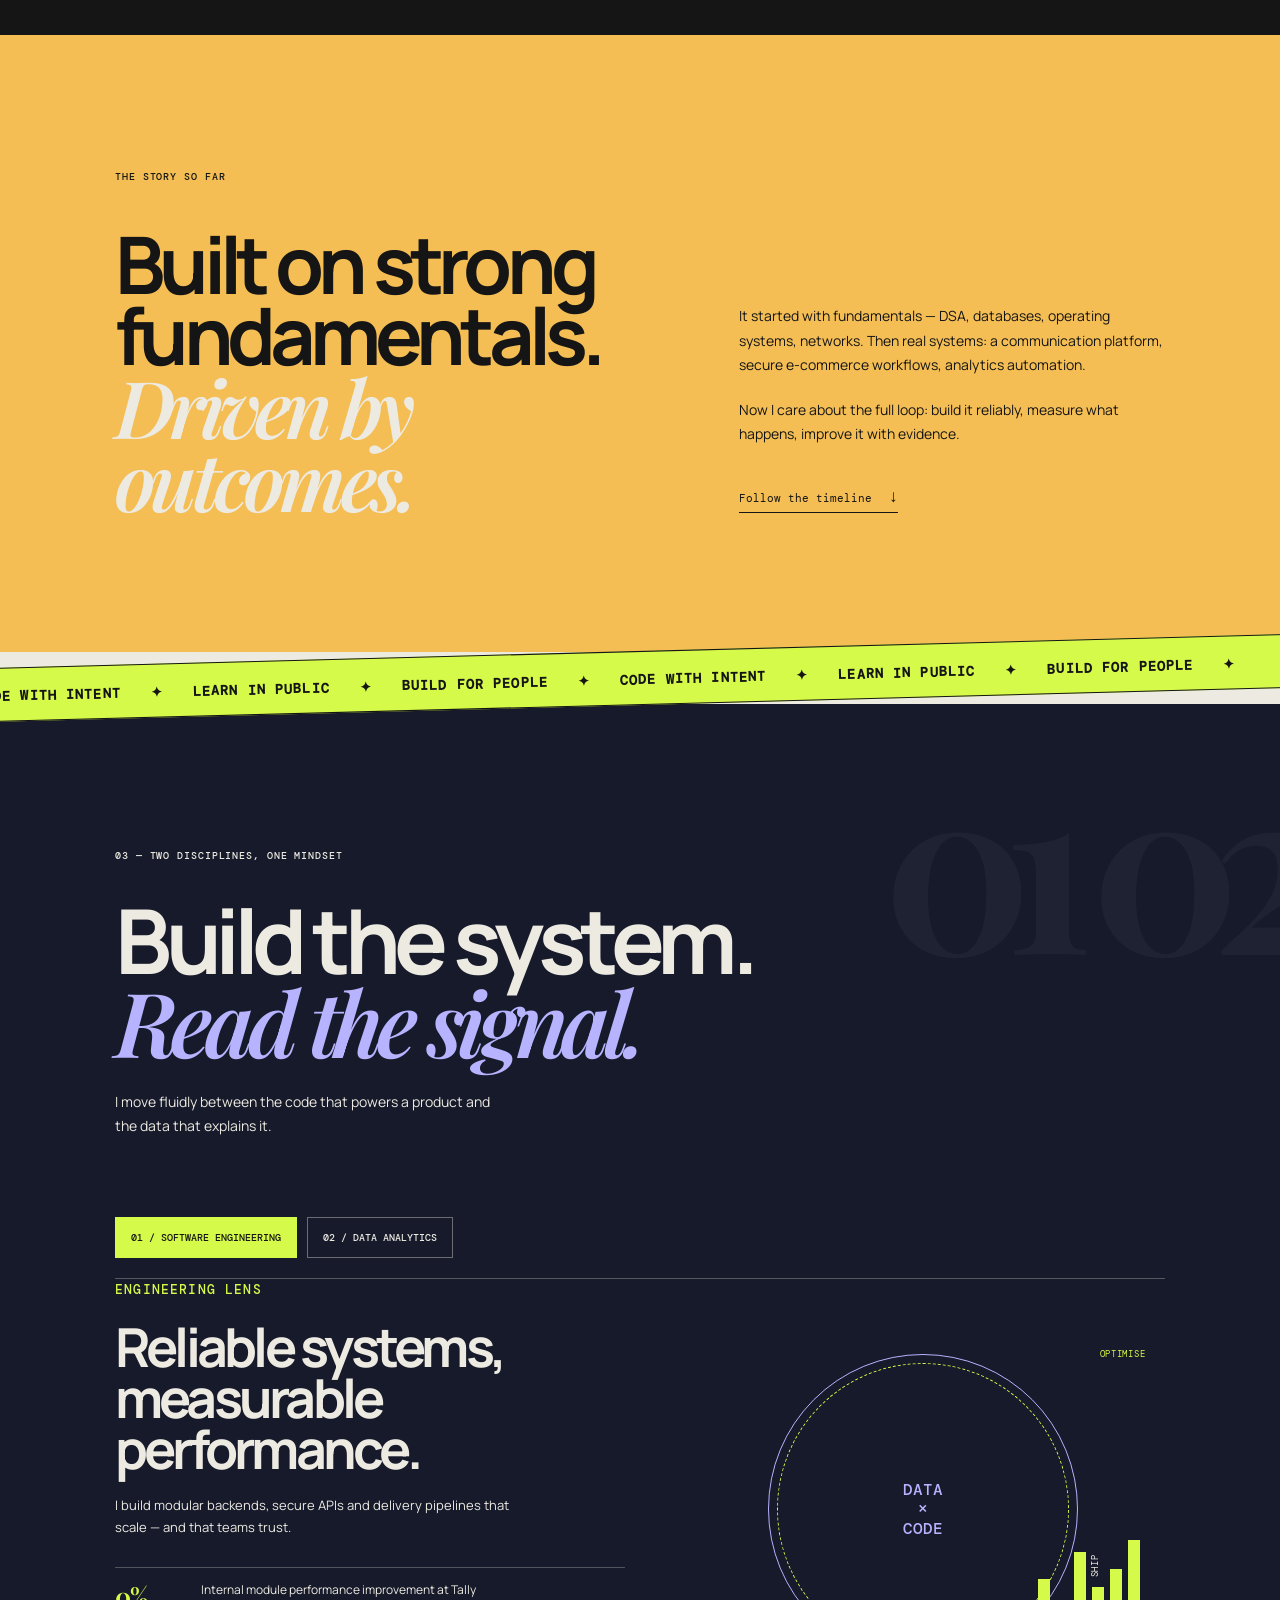
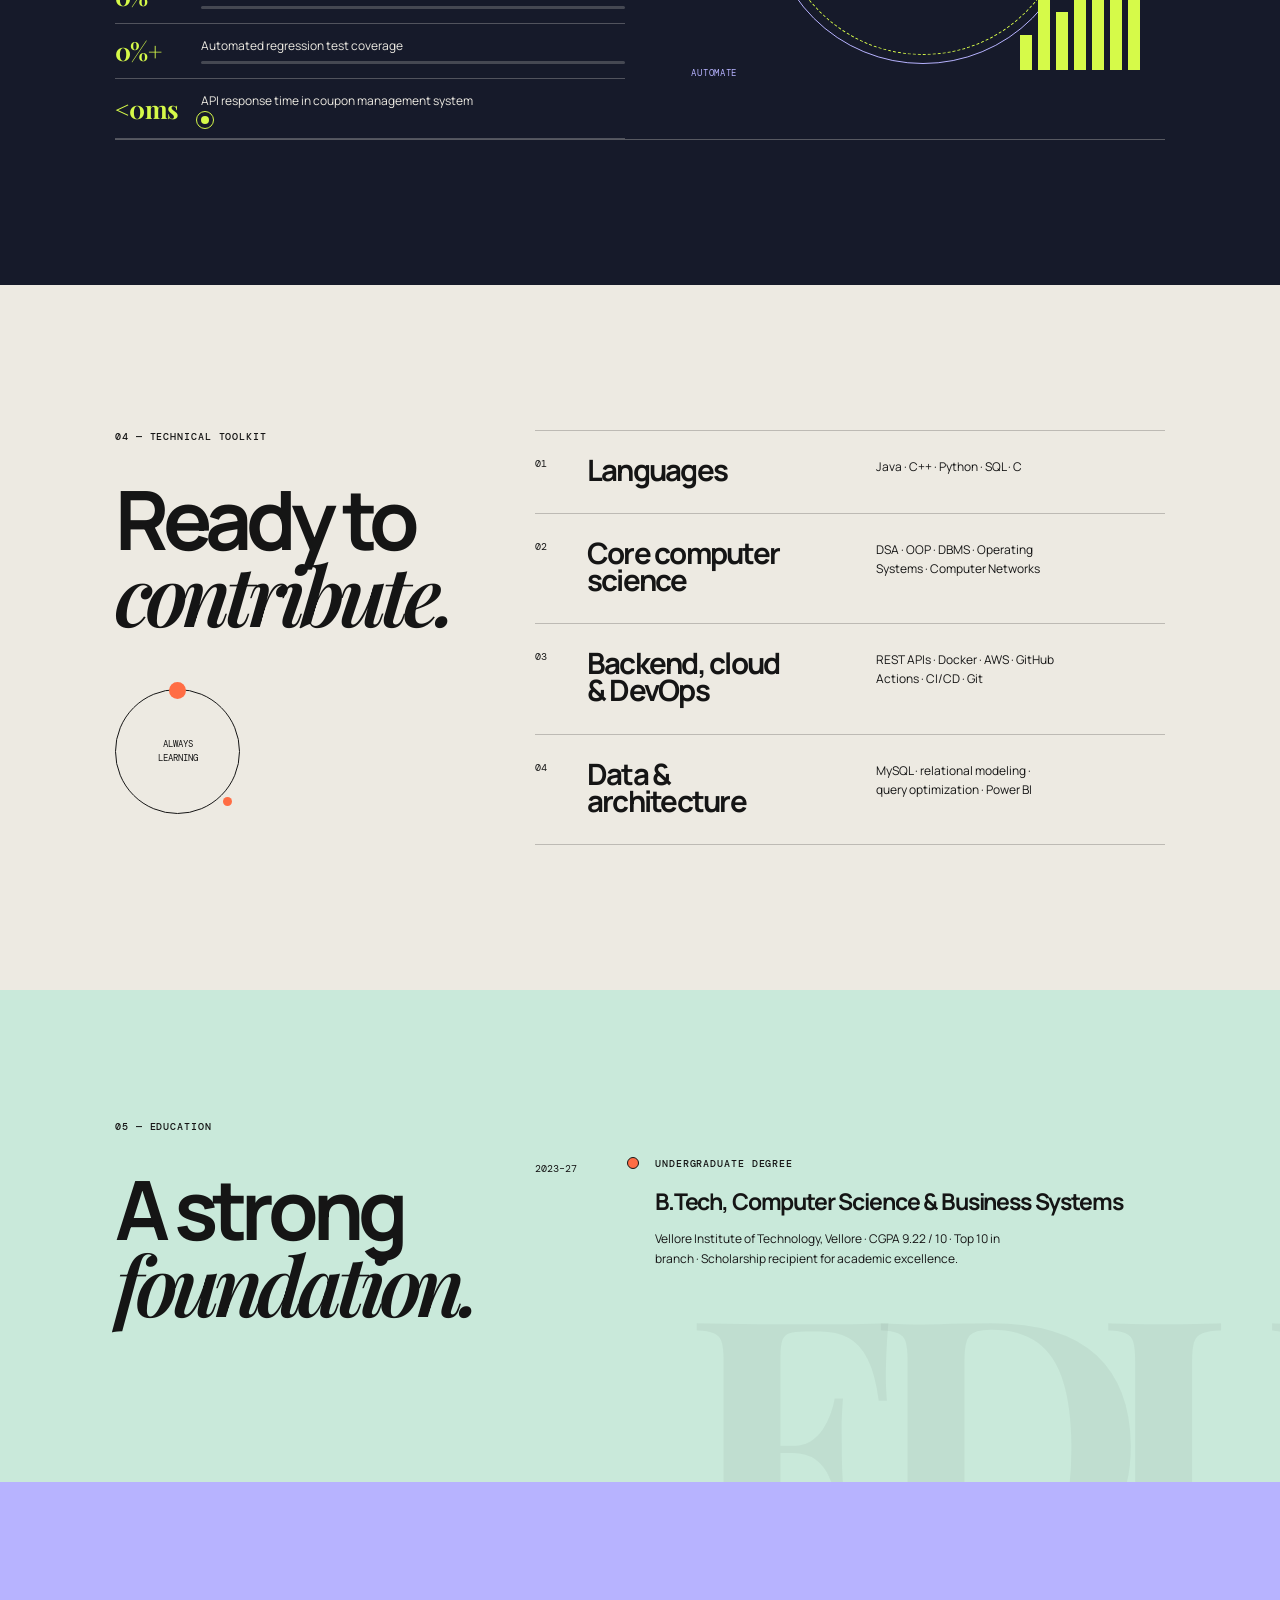
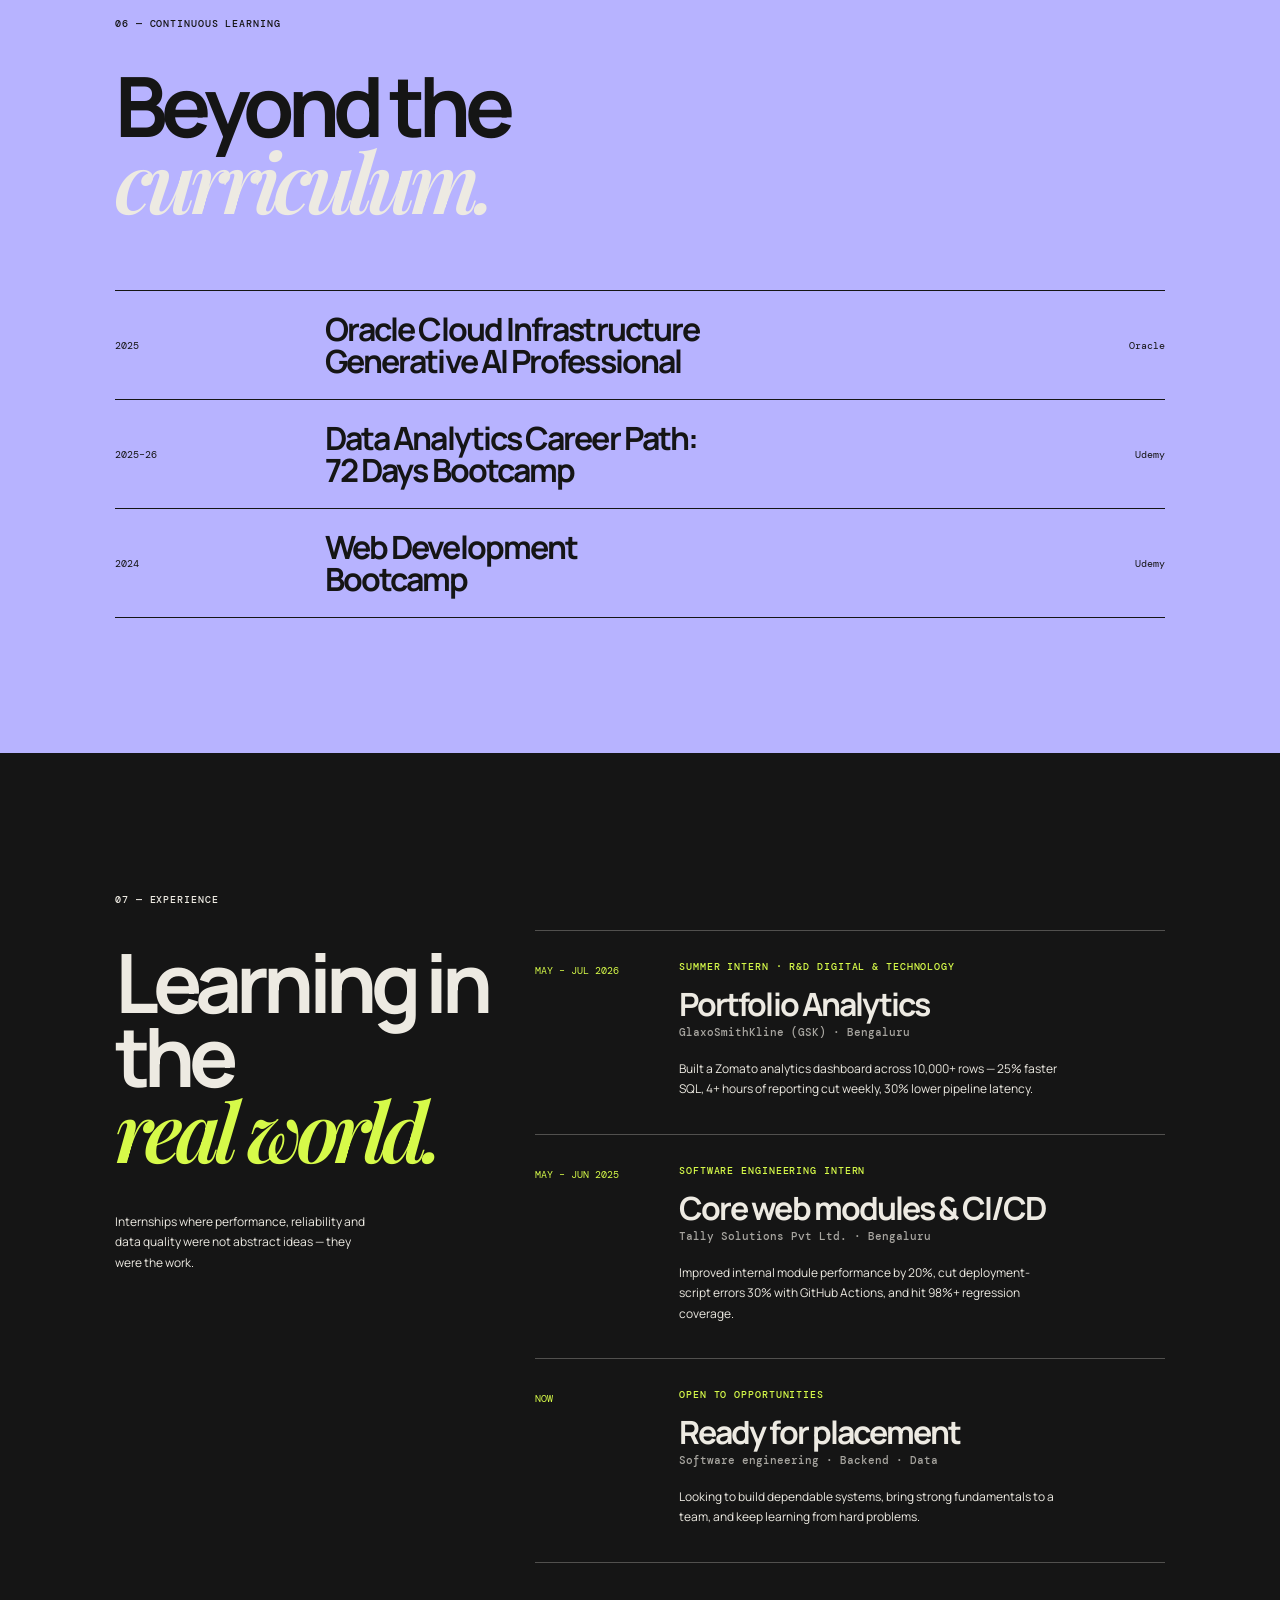
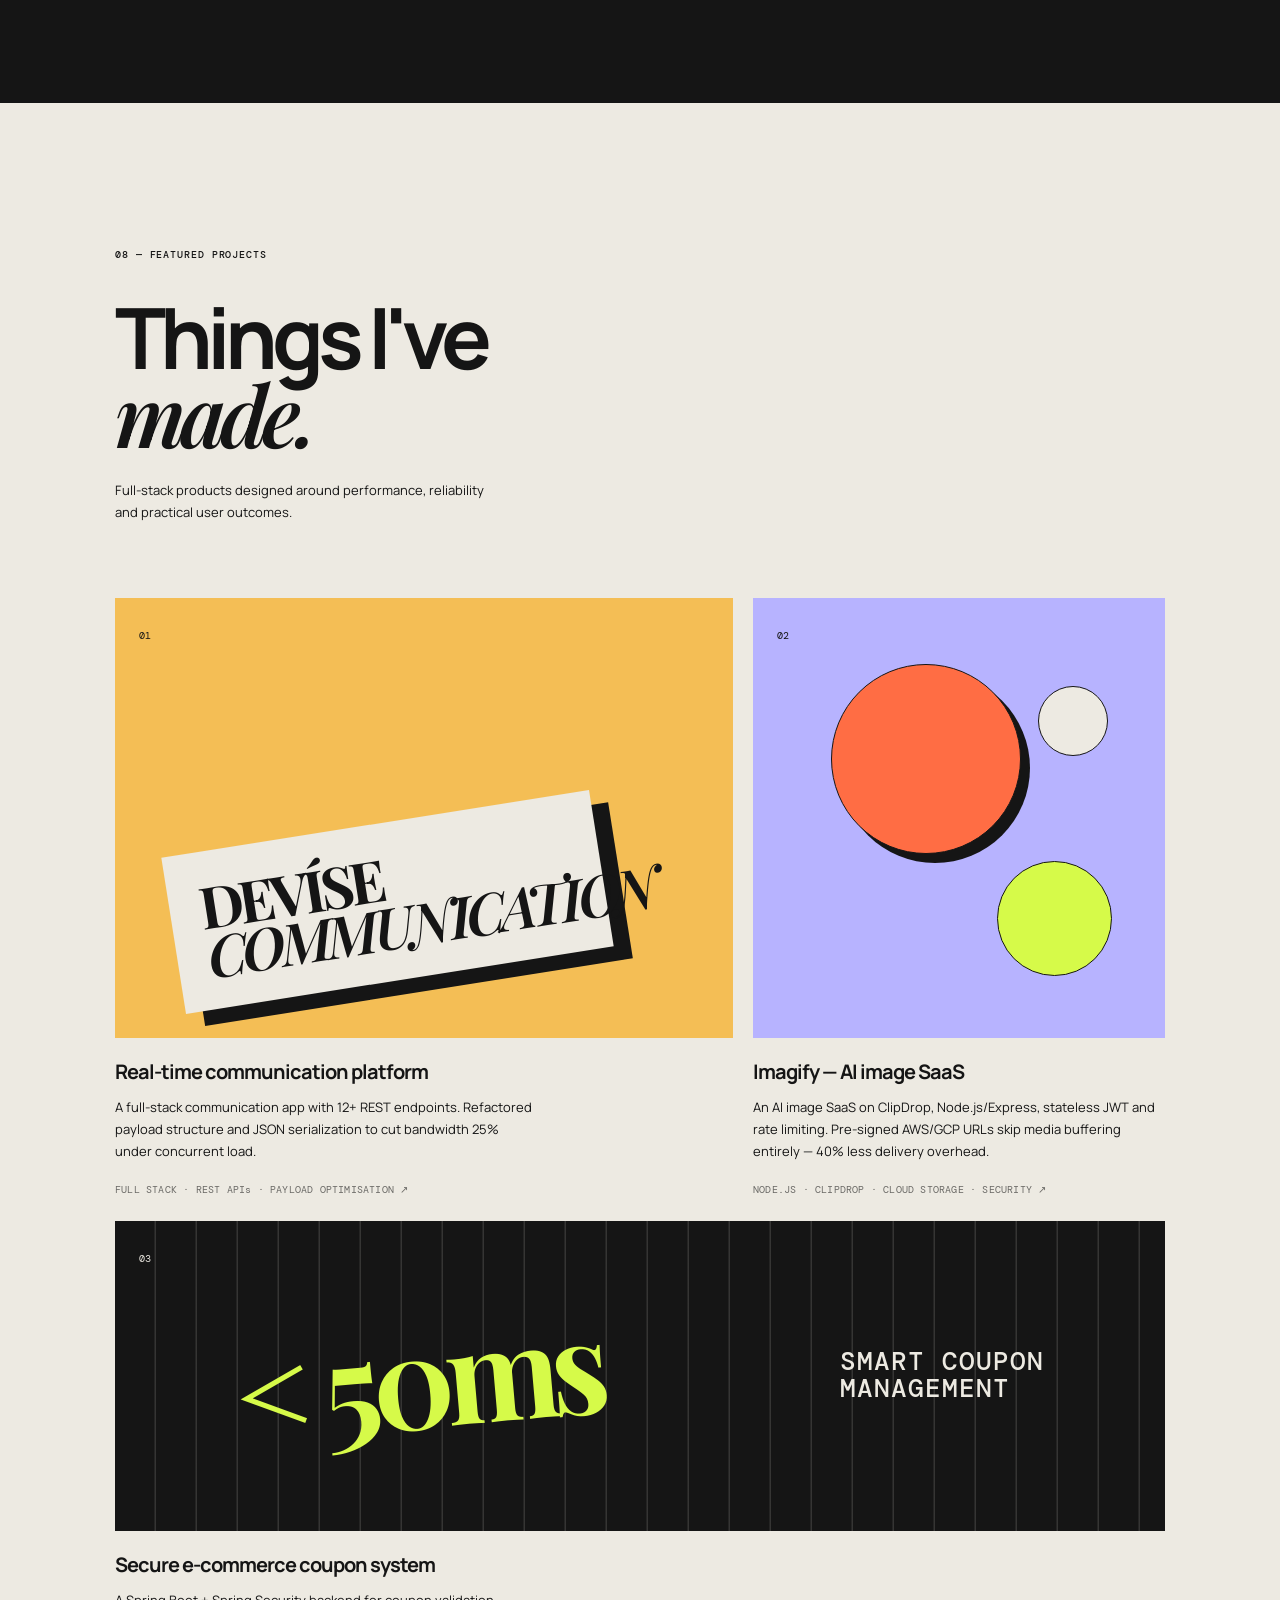
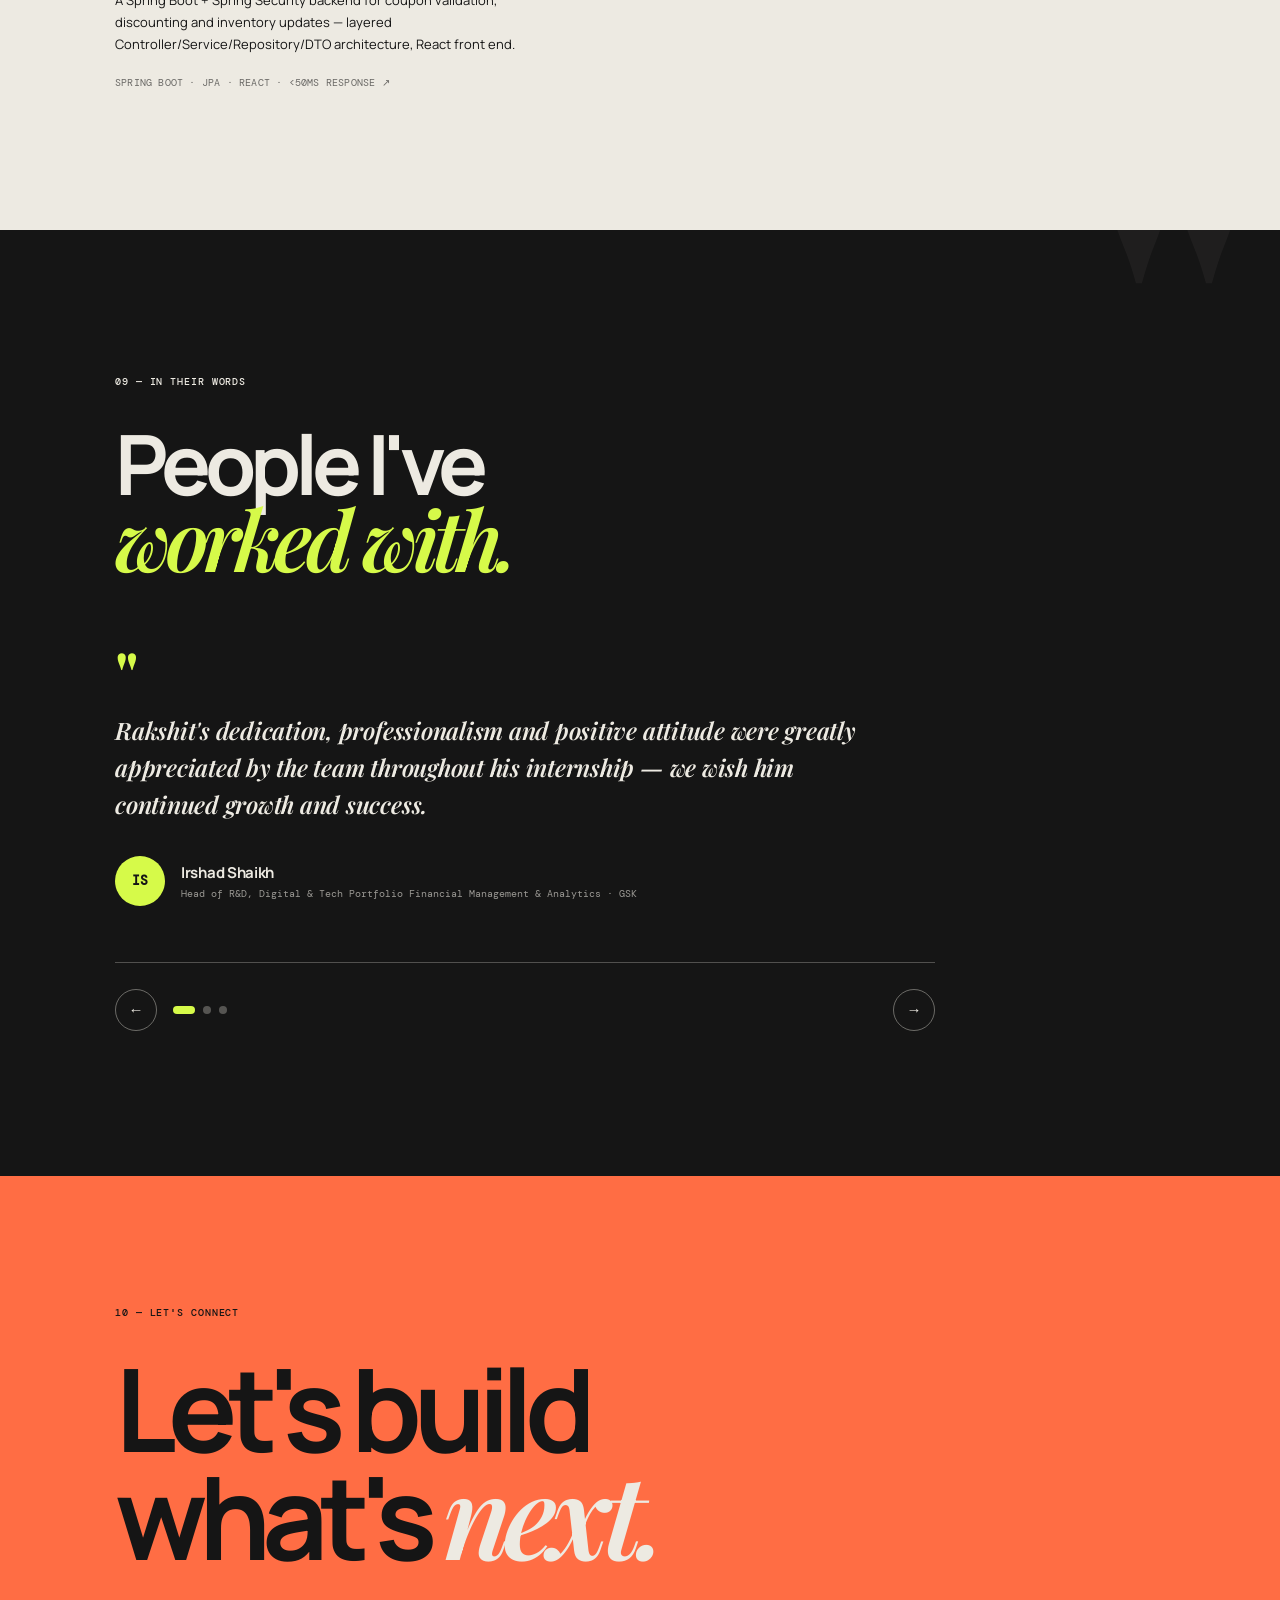
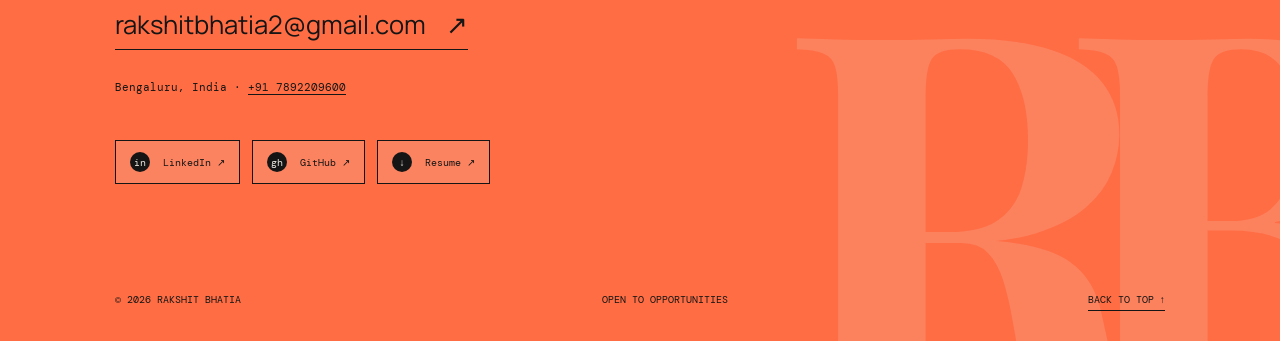
==== commit 855d9faf: "Update index.html" ====
--- a/index.html
+++ b/index.html
@@ -153,21 +153,57 @@
             <p class="type">ENGINEERING LENS</p>
             <h3>Reliable systems,<br />measurable performance.</h3>
             <p>I build modular backends, secure APIs and delivery pipelines that scale — and that teams trust.</p>
-            <ul>
-              <li><b>20%</b> internal module performance improvement at Tally</li>
-              <li><b>98%+</b> automated regression test coverage</li>
-              <li><b>&lt;50ms</b> API response time in coupon management system</li>
-            </ul>
+            <div class="lens-metrics">
+              <div class="lens-metric">
+                <b class="lens-count" data-count="20" data-suffix="%">0%</b>
+                <div class="lens-metric-body">
+                  <span>Internal module performance improvement at Tally</span>
+                  <i class="lens-bar" style="--fill:20%"></i>
+                </div>
+              </div>
+              <div class="lens-metric">
+                <b class="lens-count" data-count="98" data-suffix="%+">0%+</b>
+                <div class="lens-metric-body">
+                  <span>Automated regression test coverage</span>
+                  <i class="lens-bar" style="--fill:98%"></i>
+                </div>
+              </div>
+              <div class="lens-metric">
+                <b class="lens-count" data-count="50" data-prefix="&lt;" data-suffix="ms">&lt;0ms</b>
+                <div class="lens-metric-body">
+                  <span>API response time in coupon management system</span>
+                  <i class="lens-pulse"></i>
+                </div>
+              </div>
+            </div>
           </div>
           <div class="track-copy" data-panel="analytics">
             <p class="type">ANALYTICS LENS</p>
             <h3>From raw data<br />to useful clarity.</h3>
             <p>I model, query and automate data workflows — less time assembling reports, more time acting on insight.</p>
-            <ul>
-              <li><b>10K+</b> operational records modelled in analytics dashboard</li>
-              <li><b>25%</b> faster SQL query execution</li>
-              <li><b>4+ hrs</b> manual reporting eliminated each week</li>
-            </ul>
+            <div class="lens-metrics">
+              <div class="lens-metric">
+                <b class="lens-count" data-count="10" data-suffix="K+">0K+</b>
+                <div class="lens-metric-body">
+                  <span>Operational records modelled in analytics dashboard</span>
+                  <i class="lens-pulse"></i>
+                </div>
+              </div>
+              <div class="lens-metric">
+                <b class="lens-count" data-count="25" data-suffix="%">0%</b>
+                <div class="lens-metric-body">
+                  <span>Faster SQL query execution</span>
+                  <i class="lens-bar" style="--fill:25%"></i>
+                </div>
+              </div>
+              <div class="lens-metric">
+                <b class="lens-count" data-count="4" data-suffix="+ hrs">0+ hrs</b>
+                <div class="lens-metric-body">
+                  <span>Manual reporting eliminated each week</span>
+                  <i class="lens-pulse"></i>
+                </div>
+              </div>
+            </div>
           </div>
           <div class="data-visual" aria-hidden="true">
             <div class="data-ring"><span>DATA<br />×<br />CODE</span></div>
--- a/styles.css
+++ b/styles.css
@@ -1 +1 @@
-:root{--ink:#151515;--paper:#edeae2;--lime:#d6fa49;--orange:#ff6d44;--line:rgba(21,21,21,.22)}*{box-sizing:border-box}html{scroll-behavior:smooth}body{margin:0;background:var(--paper);color:var(--ink);font-family:Manrope,sans-serif;overflow-x:hidden}.noise{position:fixed;inset:0;opacity:.08;pointer-events:none;z-index:5;background-image:url("data:image/svg+xml,%3Csvg viewBox='0 0 180 180' xmlns='http://www.w3.org/2000/svg'%3E%3Cfilter id='n'%3E%3CfeTurbulence type='fractalNoise' baseFrequency='.9' numOctaves='4' stitchTiles='stitch'/%3E%3C/filter%3E%3Crect width='100%25' height='100%25' filter='url(%23n)' opacity='.6'/%3E%3C/svg%3E")}.cursor-glow{width:260px;height:260px;background:rgba(214,250,73,.20);border-radius:50%;position:fixed;pointer-events:none;transform:translate(-50%,-50%);filter:blur(22px);z-index:0;transition:left .13s ease-out,top .13s ease-out}.nav{height:86px;position:absolute;z-index:2;top:0;width:100%;padding:0 5vw;display:flex;align-items:center;justify-content:space-between}.brand{font-weight:800;font-size:27px;letter-spacing:-2px;color:inherit;text-decoration:none}.brand span{font-size:8px;vertical-align:top;letter-spacing:0}.nav nav{display:flex;gap:32px;margin-left:80px}.nav a{font:500 11px 'DM Mono';letter-spacing:.03em;color:inherit;text-decoration:none}.nav-cta{border-bottom:1px solid var(--ink);padding-bottom:4px}.nav-cta i{font-style:normal;font-size:16px;margin-left:7px}.hero{min-height:100vh;position:relative;isolation:isolate;overflow:hidden;padding:170px 9vw 50px;display:flex;align-items:center}.hero-copy{width:62%;z-index:1}.eyebrow,.type{font:500 10px 'DM Mono';letter-spacing:.09em;margin:0}.hero h1,h2{font-size:clamp(55px,8.1vw,126px);letter-spacing:-.072em;line-height:.9;font-weight:700;margin:26px 0 29px}.hero h1 em,h2 em{font-family:'Playfair Display';font-weight:600}.hero-description{font-size:16px;line-height:1.65;max-width:385px;margin:0}.hero-bottom{margin-top:55px;display:flex;align-items:center;gap:26px}.round-link{width:100px;height:100px;border:1px solid var(--ink);border-radius:50%;color:inherit;text-decoration:none;display:flex;flex-direction:column;justify-content:center;padding:17px;transition:.35s}.round-link:hover{background:var(--ink);color:var(--lime);transform:rotate(8deg)}.round-link span{font:500 9px 'DM Mono';line-height:1.45}.round-link b{font-size:19px;align-self:flex-end;line-height:0}.hero-bottom p{font:500 10px 'DM Mono';line-height:1.6}.hero-bottom p span{opacity:.52}.hero-art{position:absolute;right:5vw;top:51%;transform:translateY(-43%);width:min(42vw,570px);aspect-ratio:1;z-index:-1}.portrait-ring{width:69%;aspect-ratio:1;border:1px solid var(--ink);border-radius:50%;position:absolute;left:16%;top:13%;display:grid;place-items:center;background:var(--orange);box-shadow:19px 18px 0 var(--ink)}.portrait-initials{font:700 clamp(80px,13vw,190px)/1 'Playfair Display';letter-spacing:-.15em;margin-left:-.15em}.orbit{position:absolute;border:1px solid var(--ink);border-radius:50%;animation:spin 20s linear infinite}.orbit-a{width:99%;height:48%;top:28%;transform:rotate(-29deg)}.orbit-b{width:48%;height:100%;left:26%;animation-duration:16s;animation-direction:reverse}.tag{position:absolute;background:var(--ink);color:var(--paper);font:10px 'DM Mono';letter-spacing:.08em;padding:8px 11px}.tag-a{top:14%;right:2%;transform:rotate(7deg)}.tag-b{bottom:16%;left:4%;background:var(--lime);color:var(--ink);transform:rotate(-10deg)}.tag-c{right:9%;bottom:9%;transform:rotate(12deg)}.scroll-note{position:absolute;bottom:35px;right:5vw;font:10px 'DM Mono';letter-spacing:.08em}.scroll-note span{font-size:20px;margin-left:10px}.statement{padding:145px 9vw;background:var(--ink);color:var(--paper)}.statement h2{font-size:clamp(46px,7vw,100px);margin-top:48px}.statement h2 em{color:var(--lime)}.statement-grid{display:grid;grid-template-columns:1fr 1fr;margin-left:42%;gap:8vw}.statement-grid>p{font-size:16px;line-height:1.7;margin:0}.facts{border-top:1px solid rgba(237,234,226,.3)}.facts div{display:flex;gap:40px;padding:16px 0;border-bottom:1px solid rgba(237,234,226,.3)}.facts b{font:400 10px 'DM Mono';color:var(--lime)}.facts span{font-size:12px;line-height:1.45}.skills-section{padding:145px 9vw;display:grid;grid-template-columns:40% 60%}.skills-intro h2{font-size:clamp(48px,6.4vw,94px);margin-top:40px}.skill{display:grid;grid-template-columns:52px 1fr 1fr;align-items:start;padding:26px 0 29px;border-top:1px solid var(--line);transition:padding .3s}.skill:last-child{border-bottom:1px solid var(--line)}.skill:hover{padding-left:12px;background:rgba(214,250,73,.25)}.skill span,.project-number{font:10px 'DM Mono'}.skill h3{font-size:clamp(22px,2.3vw,35px);letter-spacing:-.06em;line-height:.92;margin:0}.skill p{font-size:12px;line-height:1.6;max-width:180px;margin:0}.journey{padding:130px 9vw;background:#c9e9da;display:grid;grid-template-columns:40% 60%}.journey h2{font-size:clamp(50px,6.4vw,94px);margin-top:40px}.timeline{padding-top:37px}.timeline-item{display:grid;grid-template-columns:92px 28px 1fr;min-height:176px;position:relative}.timeline-item:not(:last-child):after{content:'';position:absolute;left:105px;top:16px;height:calc(100% - 16px);border-left:1px solid var(--ink)}.timeline-date{font:10px 'DM Mono';padding-top:5px}.timeline-dot{width:12px;height:12px;border:1px solid var(--ink);background:#c9e9da;border-radius:50%;z-index:1}.timeline-item:first-child .timeline-dot{background:var(--orange)}.timeline-item h3{font-size:23px;letter-spacing:-.05em;margin:15px 0 12px}.timeline-item div:last-child>p:last-child{font-size:12px;line-height:1.7;max-width:350px;margin:0}.work{padding:145px 5vw 135px}.work-header{padding-left:4vw;display:grid;grid-template-columns:1fr 1.1fr .7fr;align-items:end}.work-header h2{font-size:clamp(50px,6.6vw,96px);margin:0}.work-header>p:last-child{font-size:12px;line-height:1.6;max-width:210px}.project-grid{margin-top:75px;display:grid;grid-template-columns:1.2fr .8fr;gap:19px}.project{text-decoration:none;color:inherit}.project-visual{height:440px;position:relative;padding:24px;overflow:hidden}.project-one .project-visual{background:#f4be55}.project-two .project-visual{background:#b7b3ff}.project-number{position:relative;z-index:1}.abstract-card{font:700 clamp(34px,4.5vw,72px)/.85 'Playfair Display';letter-spacing:-.08em;position:absolute;left:9%;bottom:13%;width:70%;padding:30px;background:var(--paper);transform:rotate(-9deg);box-shadow:17px 15px 0 var(--ink);transition:transform .5s}.abstract-card i{font-weight:600}.project:hover .abstract-card{transform:rotate(-3deg) translateY(-8px)}.spheres{position:absolute;inset:0}.spheres i{display:block;position:absolute;border-radius:50%;border:1px solid var(--ink);background:var(--orange);transition:transform .5s}.spheres i:nth-child(1){width:190px;height:190px;top:15%;left:19%;box-shadow:9px 9px 0 var(--ink)}.spheres i:nth-child(2){width:115px;height:115px;bottom:14%;right:13%;background:var(--lime)}.spheres i:nth-child(3){width:70px;height:70px;top:20%;right:14%;background:var(--paper)}.project:hover .spheres i:nth-child(1){transform:translate(17px,-9px)}.project:hover .spheres i:nth-child(2){transform:translate(-15px,6px)}.project-meta{padding:18px 0 4px;display:flex;justify-content:space-between;align-items:baseline}.project-meta h3{font-size:18px;letter-spacing:-.05em;margin:0}.project-meta span{font:9px 'DM Mono'}.closing{min-height:85vh;padding:130px 9vw 35px;background:var(--orange);display:flex;flex-direction:column;justify-content:space-between}.closing h2{font-size:clamp(60px,9vw,140px);margin:30px 0}.closing h2 em{color:var(--paper)}.email-link{font-size:clamp(16px,2vw,28px);color:inherit;text-decoration:none;border-bottom:1px solid var(--ink);width:max-content;padding-bottom:7px}.email-link span{margin-left:15px}footer{display:flex;justify-content:space-between;align-items:end;font:10px 'DM Mono';margin-top:100px}footer div a{color:inherit;text-decoration:none;border-bottom:1px solid var(--ink);padding-bottom:4px}@keyframes spin{to{transform:rotate(331deg)}}.reveal{opacity:0;transform:translateY(25px);transition:opacity .75s ease,transform .75s ease}.reveal.in-view{opacity:1;transform:none}@media(max-width:720px){.nav{padding:0 6vw}.nav nav{display:none}.hero{padding:140px 7vw 70px;min-height:780px}.hero-copy{width:100%}.hero h1{font-size:63px}.hero-art{width:86vw;right:-16vw;top:61%;opacity:.9}.hero-description{max-width:275px}.scroll-note{right:7vw}.statement,.skills-section,.journey,.closing{padding-left:7vw;padding-right:7vw}.statement{padding-top:100px;padding-bottom:100px}.statement-grid,.skills-section,.journey{display:block;margin-left:0}.statement-grid{margin-top:50px}.facts{margin-top:45px}.skills-section{padding-top:100px;padding-bottom:100px}.skill-list{margin-top:55px}.skill{grid-template-columns:38px 1fr;gap:15px}.skill p{grid-column:2;margin-top:15px}.journey{padding-top:100px;padding-bottom:80px}.timeline{margin-top:45px}.timeline-item{grid-template-columns:70px 23px 1fr}.timeline-item:not(:last-child):after{left:81px}.work{padding:100px 7vw}.work-header{padding:0;display:block}.work-header h2{margin:30px 0}.project-grid{grid-template-columns:1fr;margin-top:50px}.project-visual{height:340px}.project-meta{display:block}.project-meta span{display:block;margin-top:8px}.closing{min-height:680px;padding-top:100px}.closing h2{font-size:65px}.cursor-glow{display:none}footer{display:block;margin-top:60px;line-height:2}footer div{margin-top:15px}}
+:root{--ink:#151515;--paper:#edeae2;--lime:#d6fa49;--orange:#ff6d44;--line:rgba(21,21,21,.22)}*{box-sizing:border-box}html{scroll-behavior:smooth}body{margin:0;background:var(--paper);color:var(--ink);font-family:Manrope,sans-serif;overflow-x:hidden}.noise{position:fixed;inset:0;opacity:.08;pointer-events:none;z-index:5;background-image:url("data:image/svg+xml,%3Csvg viewBox='0 0 180 180' xmlns='http://www.w3.org/2000/svg'%3E%3Cfilter id='n'%3E%3CfeTurbulence type='fractalNoise' baseFrequency='.9' numOctaves='4' stitchTiles='stitch'/%3E%3C/filter%3E%3Crect width='100%25' height='100%25' filter='url(%23n)' opacity='.6'/%3E%3C/svg%3E")}.cursor-glow{width:260px;height:260px;background:rgba(214,250,73,.20);border-radius:50%;position:fixed;pointer-events:none;transform:translate(-50%,-50%);filter:blur(22px);z-index:0;transition:left .13s ease-out,top .13s ease-out}.nav{height:86px;position:absolute;z-index:2;top:0;width:100%;padding:0 5vw;display:flex;align-items:center;justify-content:space-between}.brand{font-weight:800;font-size:27px;letter-spacing:-2px;color:inherit;text-decoration:none}.brand span{font-size:8px;vertical-align:top;letter-spacing:0}.nav nav{display:flex;gap:32px;margin-left:80px}.nav a{font:500 11px 'DM Mono';letter-spacing:.03em;color:inherit;text-decoration:none}.nav-cta{border-bottom:1px solid var(--ink);padding-bottom:4px}.nav-cta i{font-style:normal;font-size:16px;margin-left:7px}.hero{min-height:100vh;position:relative;isolation:isolate;overflow:hidden;padding:170px 9vw 50px;display:flex;align-items:center}.hero-copy{width:62%;z-index:1}.eyebrow,.type{font:500 10px 'DM Mono';letter-spacing:.09em;margin:0}.hero h1,h2{font-size:clamp(55px,8.1vw,126px);letter-spacing:-.072em;line-height:.9;font-weight:700;margin:26px 0 29px}.hero h1 em,h2 em{font-family:'Playfair Display';font-weight:600}.hero-description{font-size:16px;line-height:1.65;max-width:385px;margin:0}.hero-bottom{margin-top:55px;display:flex;align-items:center;gap:26px}.round-link{width:100px;height:100px;border:1px solid var(--ink);border-radius:50%;color:inherit;text-decoration:none;display:flex;flex-direction:column;justify-content:center;padding:17px;transition:.35s}.round-link:hover{background:var(--ink);color:var(--lime);transform:rotate(8deg)}.round-link span{font:500 9px 'DM Mono';line-height:1.45}.round-link b{font-size:19px;align-self:flex-end;line-height:0}.hero-bottom p{font:500 10px 'DM Mono';line-height:1.6}.hero-bottom p span{opacity:.52}.hero-art{position:absolute;right:5vw;top:51%;transform:translateY(-43%);width:min(42vw,570px);aspect-ratio:1;z-index:-1}.portrait-ring{width:69%;aspect-ratio:1;border:1px solid var(--ink);border-radius:50%;position:absolute;left:16%;top:13%;display:grid;place-items:center;background:var(--orange);box-shadow:19px 18px 0 var(--ink)}.portrait-initials{font:700 clamp(80px,13vw,190px)/1 'Playfair Display';letter-spacing:-.15em;margin-left:-.15em}.orbit{position:absolute;border:1px solid var(--ink);border-radius:50%;animation:spin 20s linear infinite}.orbit-a{width:99%;height:48%;top:28%;transform:rotate(-29deg)}.orbit-b{width:48%;height:100%;left:26%;animation-duration:16s;animation-direction:reverse}.tag{position:absolute;background:var(--ink);color:var(--paper);font:10px 'DM Mono';letter-spacing:.08em;padding:8px 11px}.tag-a{top:14%;right:2%;transform:rotate(7deg)}.tag-b{bottom:16%;left:4%;background:var(--lime);color:var(--ink);transform:rotate(-10deg)}.tag-c{right:9%;bottom:9%;transform:rotate(12deg)}.scroll-note{position:absolute;bottom:35px;right:5vw;font:10px 'DM Mono';letter-spacing:.08em}.scroll-note span{font-size:20px;margin-left:10px}.statement{padding:145px 9vw;background:var(--ink);color:var(--paper)}.statement h2{font-size:clamp(46px,7vw,100px);margin-top:48px}.statement h2 em{color:var(--lime)}.statement-grid{display:grid;grid-template-columns:1fr 1fr;margin-left:42%;gap:8vw}.statement-grid>p{font-size:16px;line-height:1.7;margin:0}.facts{border-top:1px solid rgba(237,234,226,.3)}.facts div{display:flex;gap:40px;padding:16px 0;border-bottom:1px solid rgba(237,234,226,.3)}.facts b{font:400 10px 'DM Mono';color:var(--lime)}.facts span{font-size:12px;line-height:1.45}.skills-section{padding:145px 9vw;display:grid;grid-template-columns:40% 60%}.skills-intro h2{font-size:clamp(48px,6.4vw,94px);margin-top:40px}.skill{display:grid;grid-template-columns:52px 1fr 1fr;align-items:start;padding:26px 0 29px;border-top:1px solid var(--line);transition:padding .3s}.skill:last-child{border-bottom:1px solid var(--line)}.skill:hover{padding-left:12px;background:rgba(214,250,73,.25)}.skill span,.project-number{font:10px 'DM Mono'}.skill h3{font-size:clamp(22px,2.3vw,35px);letter-spacing:-.06em;line-height:.92;margin:0}.skill p{font-size:12px;line-height:1.6;max-width:180px;margin:0}.journey{padding:130px 9vw;background:#c9e9da;display:grid;grid-template-columns:40% 60%}.journey h2{font-size:clamp(50px,6.4vw,94px);margin-top:40px}.timeline{padding-top:37px}.timeline-item{display:grid;grid-template-columns:92px 28px 1fr;min-height:176px;position:relative}.timeline-item:not(:last-child):after{content:'';position:absolute;left:105px;top:16px;height:calc(100% - 16px);border-left:1px solid var(--ink)}.timeline-date{font:10px 'DM Mono';padding-top:5px}.timeline-dot{width:12px;height:12px;border:1px solid var(--ink);background:#c9e9da;border-radius:50%;z-index:1}.timeline-item:first-child .timeline-dot{background:var(--orange)}.timeline-item h3{font-size:23px;letter-spacing:-.05em;margin:15px 0 12px}.timeline-item div:last-child>p:last-child{font-size:12px;line-height:1.7;max-width:350px;margin:0}.work{padding:145px 9vw 135px}.work-header{max-width:640px}.work-header h2{font-size:clamp(50px,6.6vw,96px);margin:38px 0 25px}.work-header>p:last-child{font-size:13px;line-height:1.7;max-width:380px}.project-grid{margin-top:75px;display:grid;grid-template-columns:1.2fr .8fr;gap:19px}.project{text-decoration:none;color:inherit}.project-visual{height:440px;position:relative;padding:24px;overflow:hidden}.project-one .project-visual{background:#f4be55}.project-two .project-visual{background:#b7b3ff}.project-number{position:relative;z-index:1}.abstract-card{font:700 clamp(34px,4.5vw,72px)/.85 'Playfair Display';letter-spacing:-.08em;position:absolute;left:9%;bottom:13%;width:70%;padding:30px;background:var(--paper);transform:rotate(-9deg);box-shadow:17px 15px 0 var(--ink);transition:transform .5s}.abstract-card i{font-weight:600}.project:hover .abstract-card{transform:rotate(-3deg) translateY(-8px)}.spheres{position:absolute;inset:0}.spheres i{display:block;position:absolute;border-radius:50%;border:1px solid var(--ink);background:var(--orange);transition:transform .5s}.spheres i:nth-child(1){width:190px;height:190px;top:15%;left:19%;box-shadow:9px 9px 0 var(--ink)}.spheres i:nth-child(2){width:115px;height:115px;bottom:14%;right:13%;background:var(--lime)}.spheres i:nth-child(3){width:70px;height:70px;top:20%;right:14%;background:var(--paper)}.project:hover .spheres i:nth-child(1){transform:translate(17px,-9px)}.project:hover .spheres i:nth-child(2){transform:translate(-15px,6px)}.project-meta{padding:20px 0 4px}.project-meta h3{font-size:20px;letter-spacing:-.05em;margin:0 0 11px}.project-meta p{font-size:13px;line-height:1.7;max-width:420px;margin:0 0 14px;color:var(--ink)}.project-meta .project-tags{font:10px 'DM Mono';letter-spacing:.02em;opacity:.6}.closing{min-height:85vh;padding:130px 9vw 35px;background:var(--orange);display:flex;flex-direction:column;justify-content:space-between}.closing h2{font-size:clamp(60px,9vw,140px);margin:30px 0}.closing h2 em{color:var(--paper)}.email-link{font-size:clamp(16px,2vw,28px);color:inherit;text-decoration:none;border-bottom:1px solid var(--ink);width:max-content;padding-bottom:7px}.email-link span{margin-left:15px}footer{display:flex;justify-content:space-between;align-items:end;font:10px 'DM Mono';margin-top:100px}footer div a{color:inherit;text-decoration:none;border-bottom:1px solid var(--ink);padding-bottom:4px}@keyframes spin{to{transform:rotate(331deg)}}.reveal{opacity:0;transform:translateY(25px);transition:opacity .75s ease,transform .75s ease}.reveal.in-view{opacity:1;transform:none}@media(max-width:720px){.nav{padding:0 6vw}.nav nav{display:none}.hero{padding:140px 7vw 70px;min-height:780px}.hero-copy{width:100%}.hero h1{font-size:63px}.hero-art{width:86vw;right:-16vw;top:61%;opacity:.9}.hero-description{max-width:275px}.scroll-note{right:7vw}.statement,.skills-section,.journey,.closing{padding-left:7vw;padding-right:7vw}.statement{padding-top:100px;padding-bottom:100px}.statement-grid,.skills-section,.journey{display:block;margin-left:0}.statement-grid{margin-top:50px}.facts{margin-top:45px}.skills-section{padding-top:100px;padding-bottom:100px}.skill-list{margin-top:55px}.skill{grid-template-columns:38px 1fr;gap:15px}.skill p{grid-column:2;margin-top:15px}.journey{padding-top:100px;padding-bottom:80px}.timeline{margin-top:45px}.timeline-item{grid-template-columns:70px 23px 1fr}.timeline-item:not(:last-child):after{left:81px}.work{padding:100px 7vw}.work-header{padding:0;display:block}.work-header h2{margin:30px 0}.project-grid{grid-template-columns:1fr;margin-top:50px}.project-visual{height:340px}.project-meta p{max-width:none}.closing{min-height:680px;padding-top:100px}.closing h2{font-size:65px}.cursor-glow{display:none}footer{display:block;margin-top:60px;line-height:2}footer div{margin-top:15px}}
--- a/dual-track.css
+++ b/dual-track.css
@@ -1 +1 @@
-.dual-track{padding:145px 9vw;background:#161a2a;color:var(--paper);overflow:hidden;position:relative}.dual-track:after{content:'01 02';position:absolute;right:-2vw;top:5vw;font:700 18vw/.8 'Playfair Display';letter-spacing:-.12em;color:rgba(237,234,226,.045);pointer-events:none}.dual-heading{max-width:820px;position:relative;z-index:1}.dual-heading h2{font-size:clamp(50px,7vw,100px);margin:38px 0 25px}.dual-heading h2 em{color:#b7b3ff}.dual-heading>p:last-child{font-size:14px;line-height:1.7;max-width:380px}.track-switch{display:flex;gap:10px;margin:80px 0 20px;position:relative;z-index:2}.track-button{color:var(--paper);border:1px solid rgba(237,234,226,.4);background:transparent;padding:13px 15px;font:500 10px 'DM Mono';cursor:pointer;transition:.3s}.track-button.active,.track-button:hover{background:var(--lime);border-color:var(--lime);color:var(--ink)}.track-stage{position:relative;min-height:450px;border-top:1px solid rgba(237,234,226,.3);border-bottom:1px solid rgba(237,234,226,.3);display:grid;grid-template-columns:54% 46%;align-items:center}.track-copy{grid-column:1;grid-row:1;opacity:0;visibility:hidden;transform:translateY(18px);transition:.45s;max-width:510px}.track-copy.active{opacity:1;visibility:visible;transform:none}.track-copy .type{color:var(--lime)}.track-copy h3{font-size:clamp(32px,4.2vw,60px);letter-spacing:-.07em;line-height:.95;margin:20px 0}.track-copy>p{font-size:13px;line-height:1.7;max-width:420px}.track-copy ul{list-style:none;padding:0;margin:29px 0 0;border-top:1px solid rgba(237,234,226,.28)}.track-copy li{font-size:12px;line-height:1.35;padding:12px 0;border-bottom:1px solid rgba(237,234,226,.28)}.track-copy b{font:500 11px 'DM Mono';color:var(--lime);display:inline-block;width:65px}.data-visual{grid-column:2;grid-row:1;height:100%;position:relative;min-height:410px;display:grid;place-items:center}.data-ring{width:min(26vw,310px);aspect-ratio:1;border:1px solid #b7b3ff;border-radius:50%;display:grid;place-items:center;text-align:center;font:500 16px/1.2 'DM Mono';color:#b7b3ff;animation:spin 18s linear infinite}.data-ring:before{content:'';position:absolute;width:60%;aspect-ratio:1;border-radius:50%;border:1px dashed var(--lime)}.chart-bars{position:absolute;bottom:15%;right:5%;display:flex;align-items:end;gap:6px;height:130px}.chart-bars i{display:block;width:12px;background:var(--lime);transform-origin:bottom;animation:barDance 1.7s ease-in-out infinite alternate}.chart-bars i:nth-child(1){height:27%}.chart-bars i:nth-child(2){height:70%;animation-delay:.2s}.chart-bars i:nth-child(3){height:45%;animation-delay:.4s}.chart-bars i:nth-child(4){height:91%;animation-delay:.15s}.chart-bars i:nth-child(5){height:64%;animation-delay:.35s}.chart-bars i:nth-child(6){height:78%;animation-delay:.5s}.chart-bars i:nth-child(7){height:100%;animation-delay:.28s}.data-label{position:absolute;font:9px 'DM Mono';letter-spacing:.08em}.label-one{top:15%;right:4%;color:var(--lime)}.label-two{bottom:13%;left:2%;color:#b7b3ff}.label-three{top:61%;right:12%;transform:rotate(-90deg)}@keyframes barDance{to{transform:scaleY(.45);opacity:.55}}@media(max-width:720px){.dual-track{padding:100px 7vw}.track-switch{margin-top:50px;display:block}.track-button{display:block;width:100%;text-align:left;margin-bottom:7px}.track-stage{display:block;min-height:670px;padding:48px 0}.data-visual{min-height:250px;margin-top:20px}.data-ring{width:200px}.chart-bars{height:90px;right:10%}.dual-heading>p:last-child{font-size:13px}}
+.dual-track{padding:145px 9vw;background:#161a2a;color:var(--paper);overflow:hidden;position:relative}.dual-track:after{content:'01 02';position:absolute;right:-2vw;top:5vw;font:700 18vw/.8 'Playfair Display';letter-spacing:-.12em;color:rgba(237,234,226,.045);pointer-events:none}.dual-heading{max-width:820px;position:relative;z-index:1}.dual-heading h2{font-size:clamp(50px,7vw,100px);margin:38px 0 25px}.dual-heading h2 em{color:#b7b3ff}.dual-heading>p:last-child{font-size:14px;line-height:1.7;max-width:380px}.track-switch{display:flex;gap:10px;margin:80px 0 20px;position:relative;z-index:2}.track-button{color:var(--paper);border:1px solid rgba(237,234,226,.4);background:transparent;padding:13px 15px;font:500 10px 'DM Mono';cursor:pointer;transition:.3s}.track-button.active,.track-button:hover{background:var(--lime);border-color:var(--lime);color:var(--ink)}.track-stage{position:relative;min-height:450px;border-top:1px solid rgba(237,234,226,.3);border-bottom:1px solid rgba(237,234,226,.3);display:grid;grid-template-columns:54% 46%;align-items:center}.track-copy{grid-column:1;grid-row:1;opacity:0;visibility:hidden;transform:translateY(18px);transition:.45s;max-width:510px}.track-copy.active{opacity:1;visibility:visible;transform:none}.track-copy .type{color:var(--lime)}.track-copy h3{font-size:clamp(32px,4.2vw,60px);letter-spacing:-.07em;line-height:.95;margin:20px 0}.track-copy>p{font-size:13px;line-height:1.7;max-width:420px}.lens-metrics{list-style:none;padding:0;margin:29px 0 0;border-top:1px solid rgba(237,234,226,.28)}.lens-metric{display:grid;grid-template-columns:70px 1fr;gap:16px;align-items:center;padding:14px 0;border-bottom:1px solid rgba(237,234,226,.28)}.lens-count{font:700 25px/1 'Playfair Display';letter-spacing:-.03em;color:var(--lime);white-space:nowrap}.lens-metric-body{display:flex;flex-direction:column;gap:7px}.lens-metric-body span{font-size:12px;line-height:1.35}.lens-bar{position:relative;height:3px;border-radius:2px;background:rgba(237,234,226,.22);overflow:hidden}.lens-bar:after{content:'';position:absolute;inset:0;width:0;background:var(--lime);border-radius:2px;transition:width 1.2s cubic-bezier(.16,.84,.44,1)}.lens-metric.in-view .lens-bar:after{width:var(--fill)}.lens-pulse{width:8px;height:8px;border-radius:50%;background:var(--lime);position:relative}.lens-pulse:after{content:'';position:absolute;inset:-5px;border-radius:50%;border:1px solid var(--lime);animation:lensPing 1.8s ease-out infinite}@keyframes lensPing{0%{transform:scale(.3);opacity:1}100%{transform:scale(2.4);opacity:0}}.data-visual{grid-column:2;grid-row:1;height:100%;position:relative;min-height:410px;display:grid;place-items:center}.data-ring{width:min(26vw,310px);aspect-ratio:1;border:1px solid #b7b3ff;border-radius:50%;display:grid;place-items:center;text-align:center;font:500 16px/1.2 'DM Mono';color:#b7b3ff;animation:spin 18s linear infinite}.data-ring:before{content:'';position:absolute;width:60%;aspect-ratio:1;border-radius:50%;border:1px dashed var(--lime)}.chart-bars{position:absolute;bottom:15%;right:5%;display:flex;align-items:end;gap:6px;height:130px}.chart-bars i{display:block;width:12px;background:var(--lime);transform-origin:bottom;animation:barDance 1.7s ease-in-out infinite alternate}.chart-bars i:nth-child(1){height:27%}.chart-bars i:nth-child(2){height:70%;animation-delay:.2s}.chart-bars i:nth-child(3){height:45%;animation-delay:.4s}.chart-bars i:nth-child(4){height:91%;animation-delay:.15s}.chart-bars i:nth-child(5){height:64%;animation-delay:.35s}.chart-bars i:nth-child(6){height:78%;animation-delay:.5s}.chart-bars i:nth-child(7){height:100%;animation-delay:.28s}.data-label{position:absolute;font:9px 'DM Mono';letter-spacing:.08em}.label-one{top:15%;right:4%;color:var(--lime)}.label-two{bottom:13%;left:2%;color:#b7b3ff}.label-three{top:61%;right:12%;transform:rotate(-90deg)}@keyframes barDance{to{transform:scaleY(.45);opacity:.55}}@media(max-width:720px){.dual-track{padding:100px 7vw}.track-switch{margin-top:50px;display:block}.track-button{display:block;width:100%;text-align:left;margin-bottom:7px}.track-stage{display:block;min-height:670px;padding:48px 0}.data-visual{min-height:250px;margin-top:20px}.data-ring{width:200px}.chart-bars{height:90px;right:10%}.dual-heading>p:last-child{font-size:13px}.lens-metric{grid-template-columns:56px 1fr;gap:12px}.lens-count{font-size:21px}}
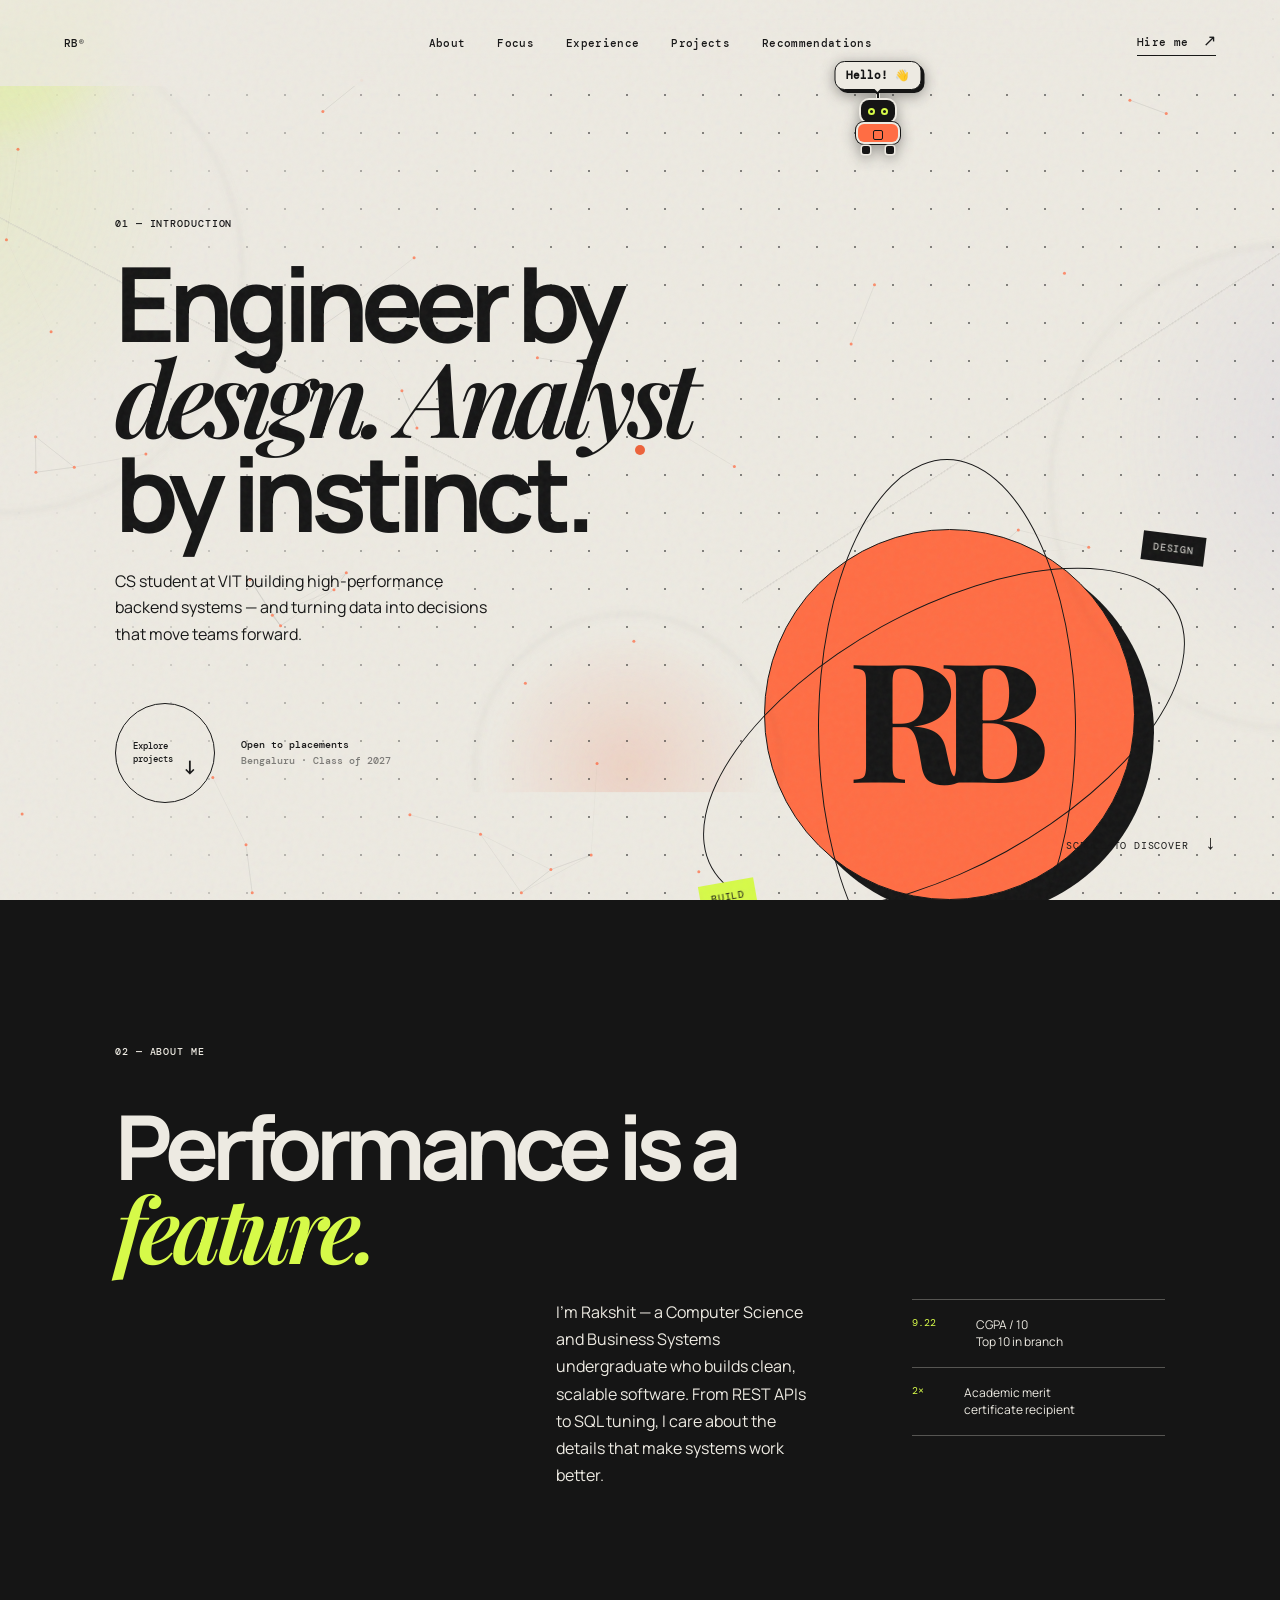
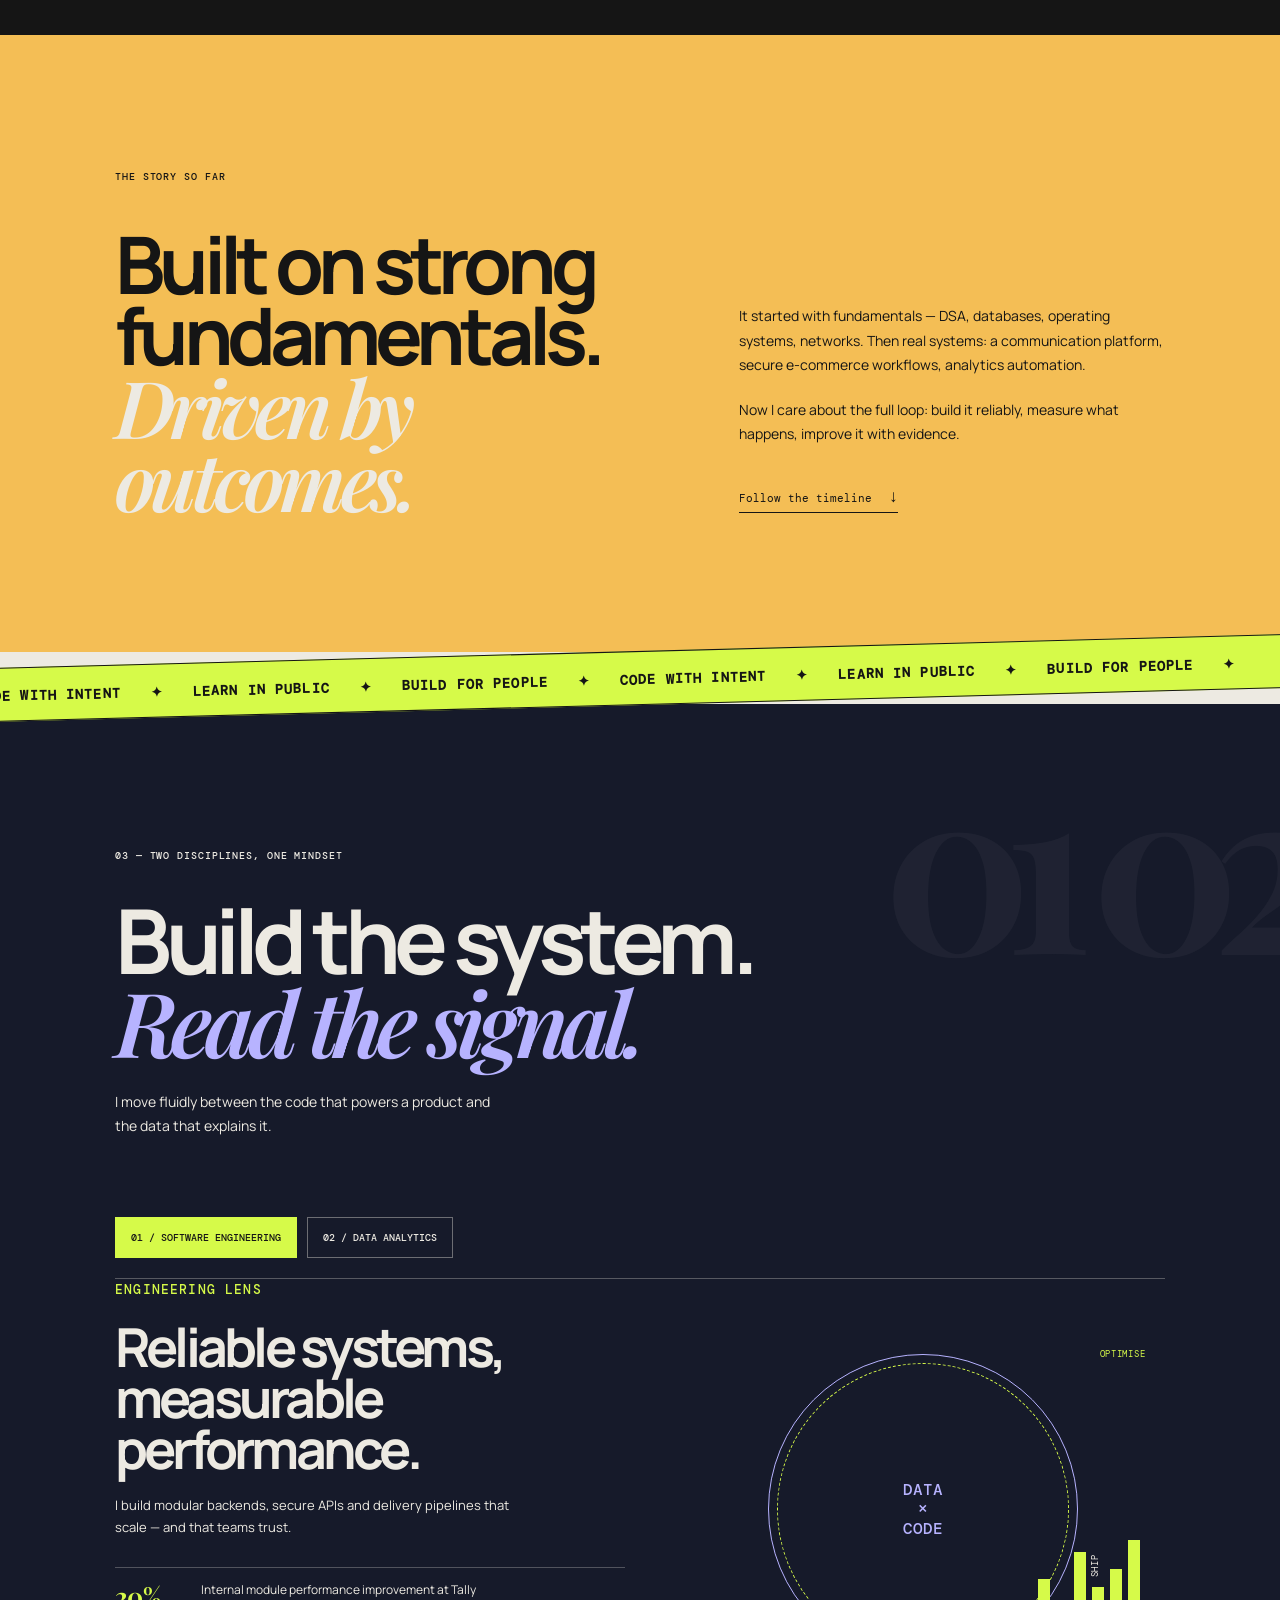
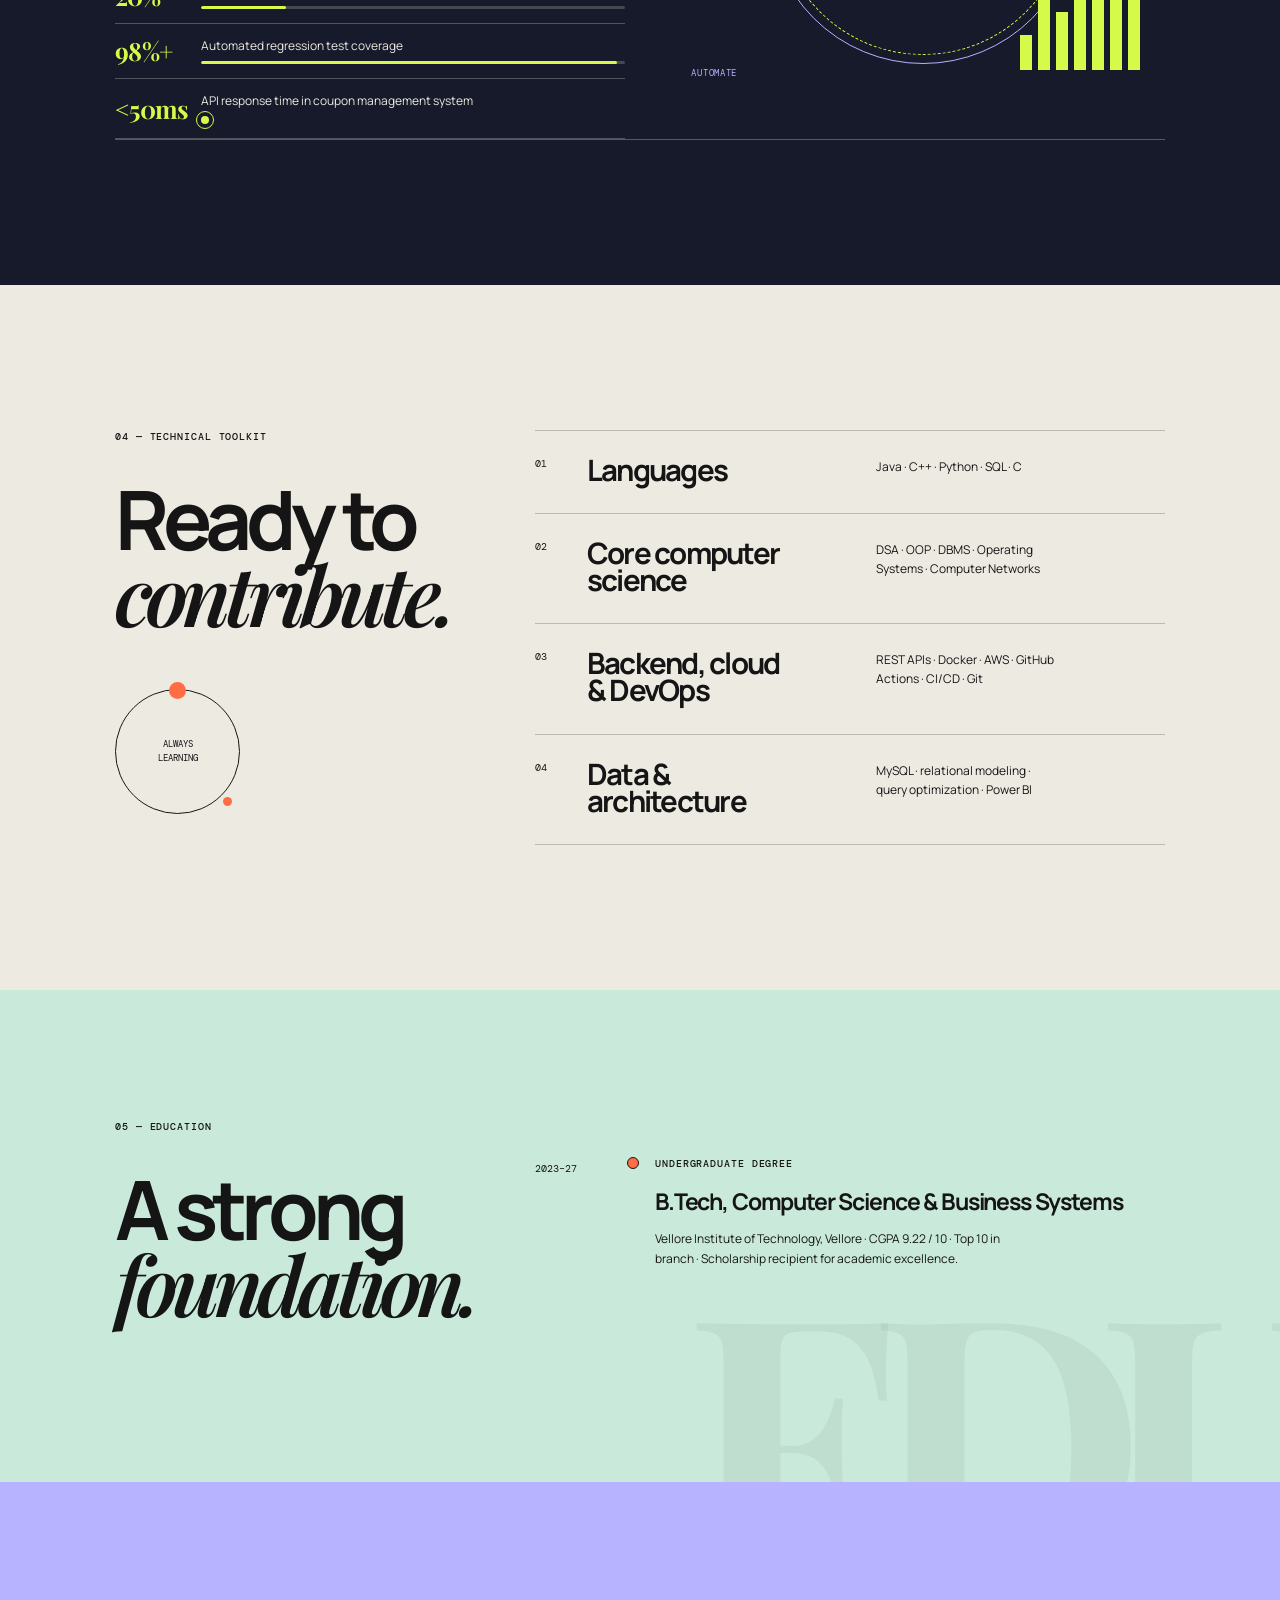
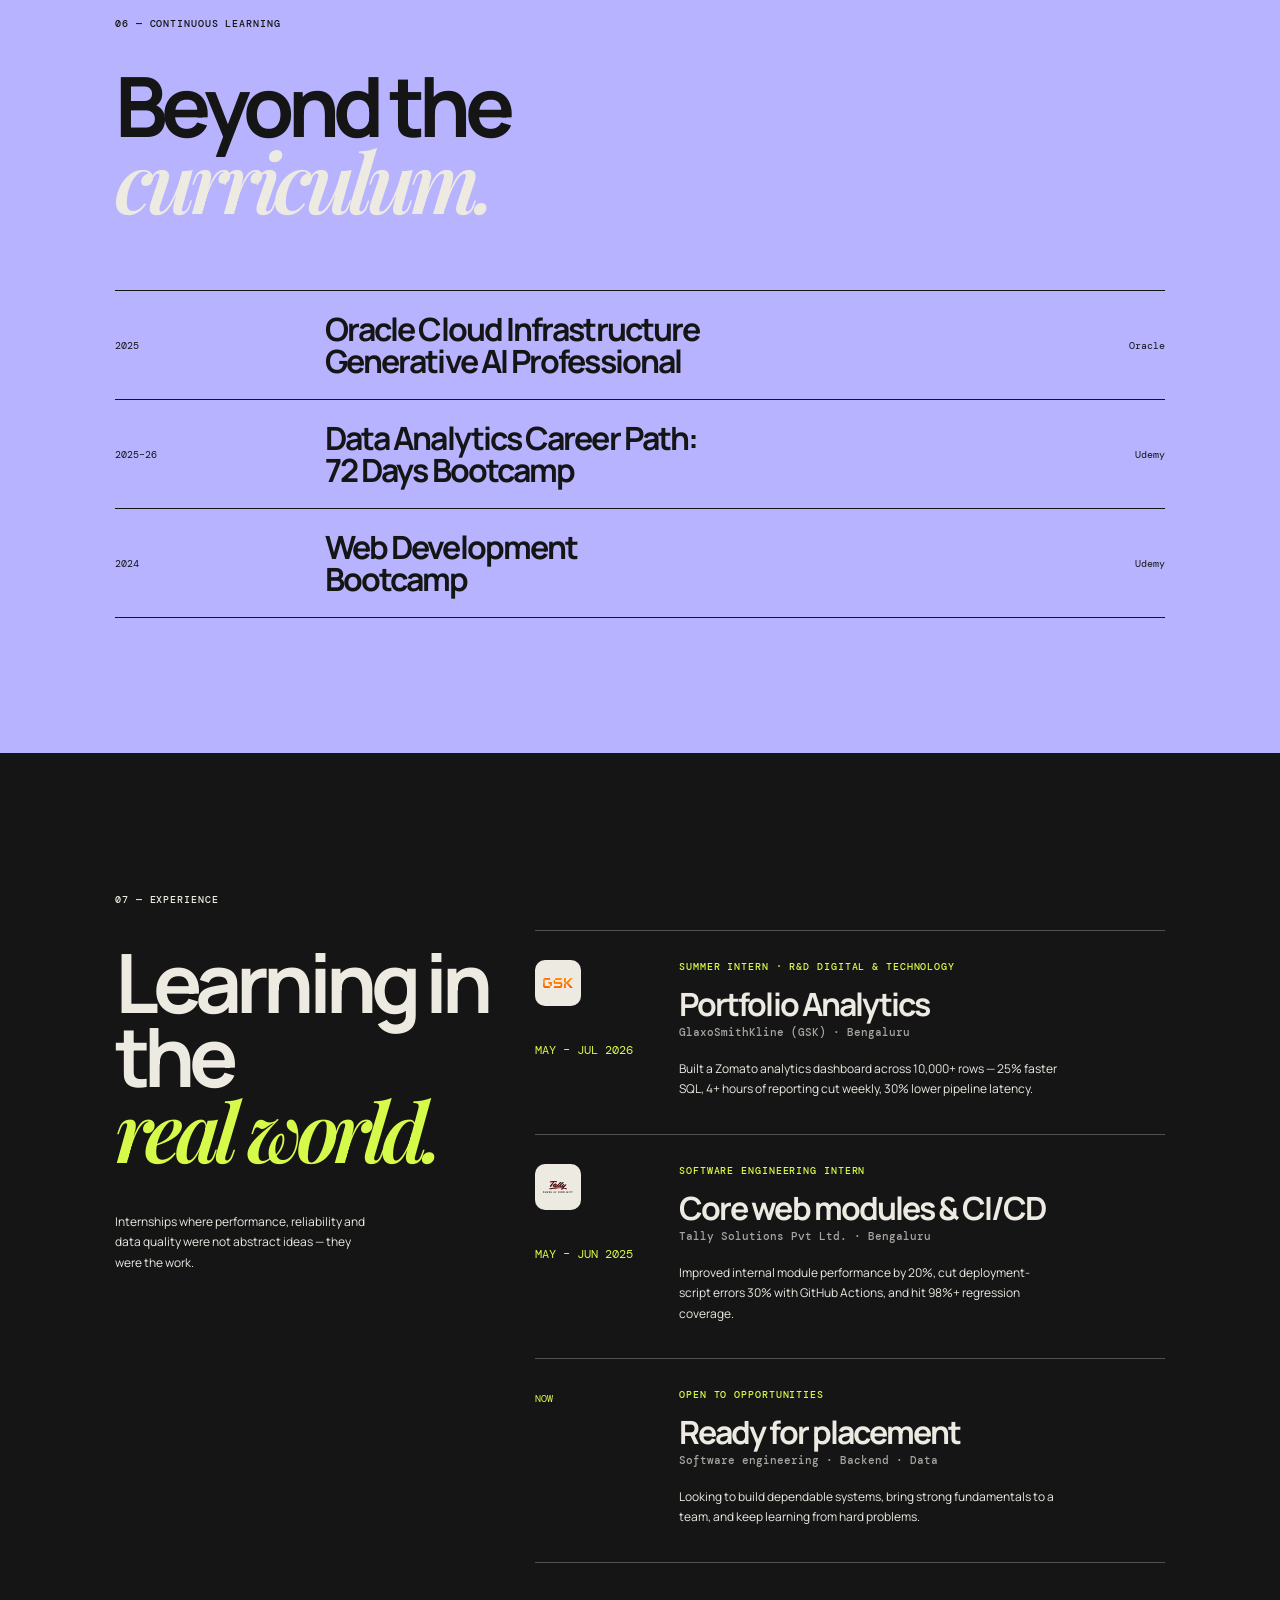
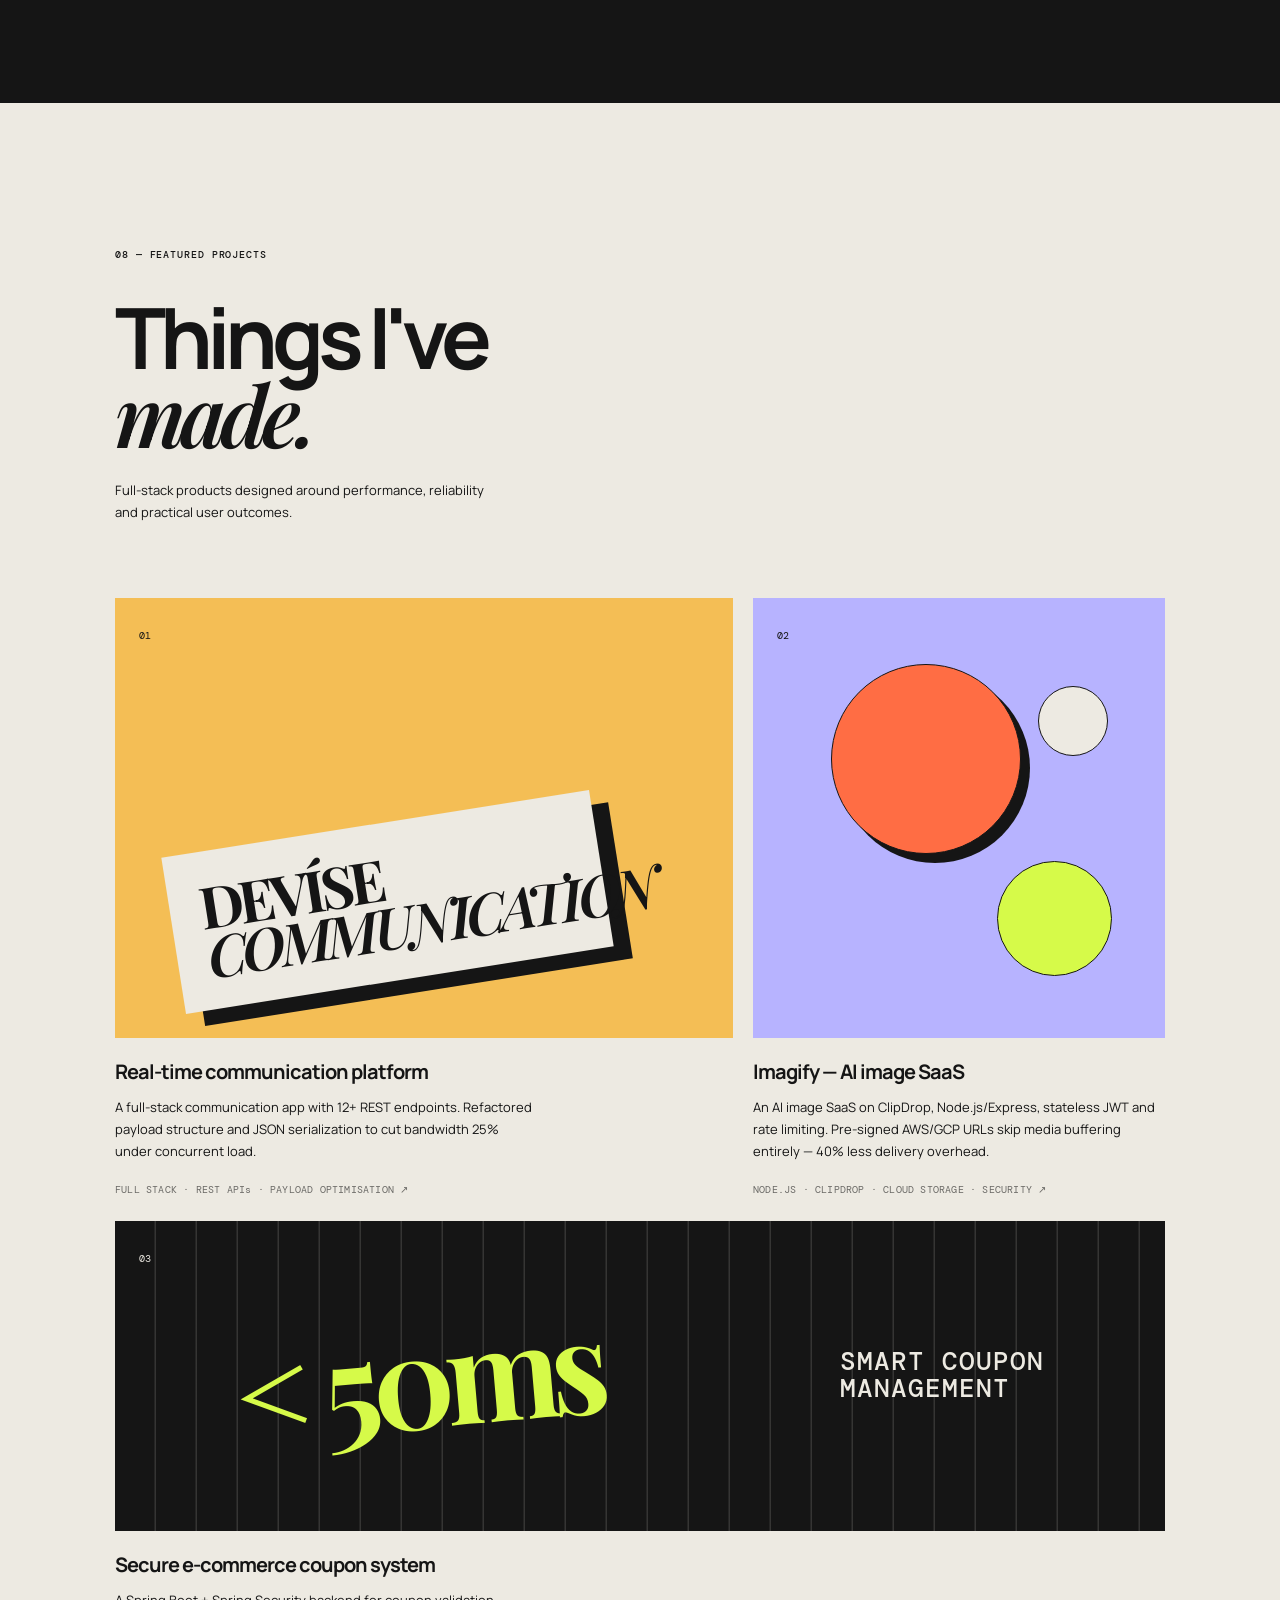
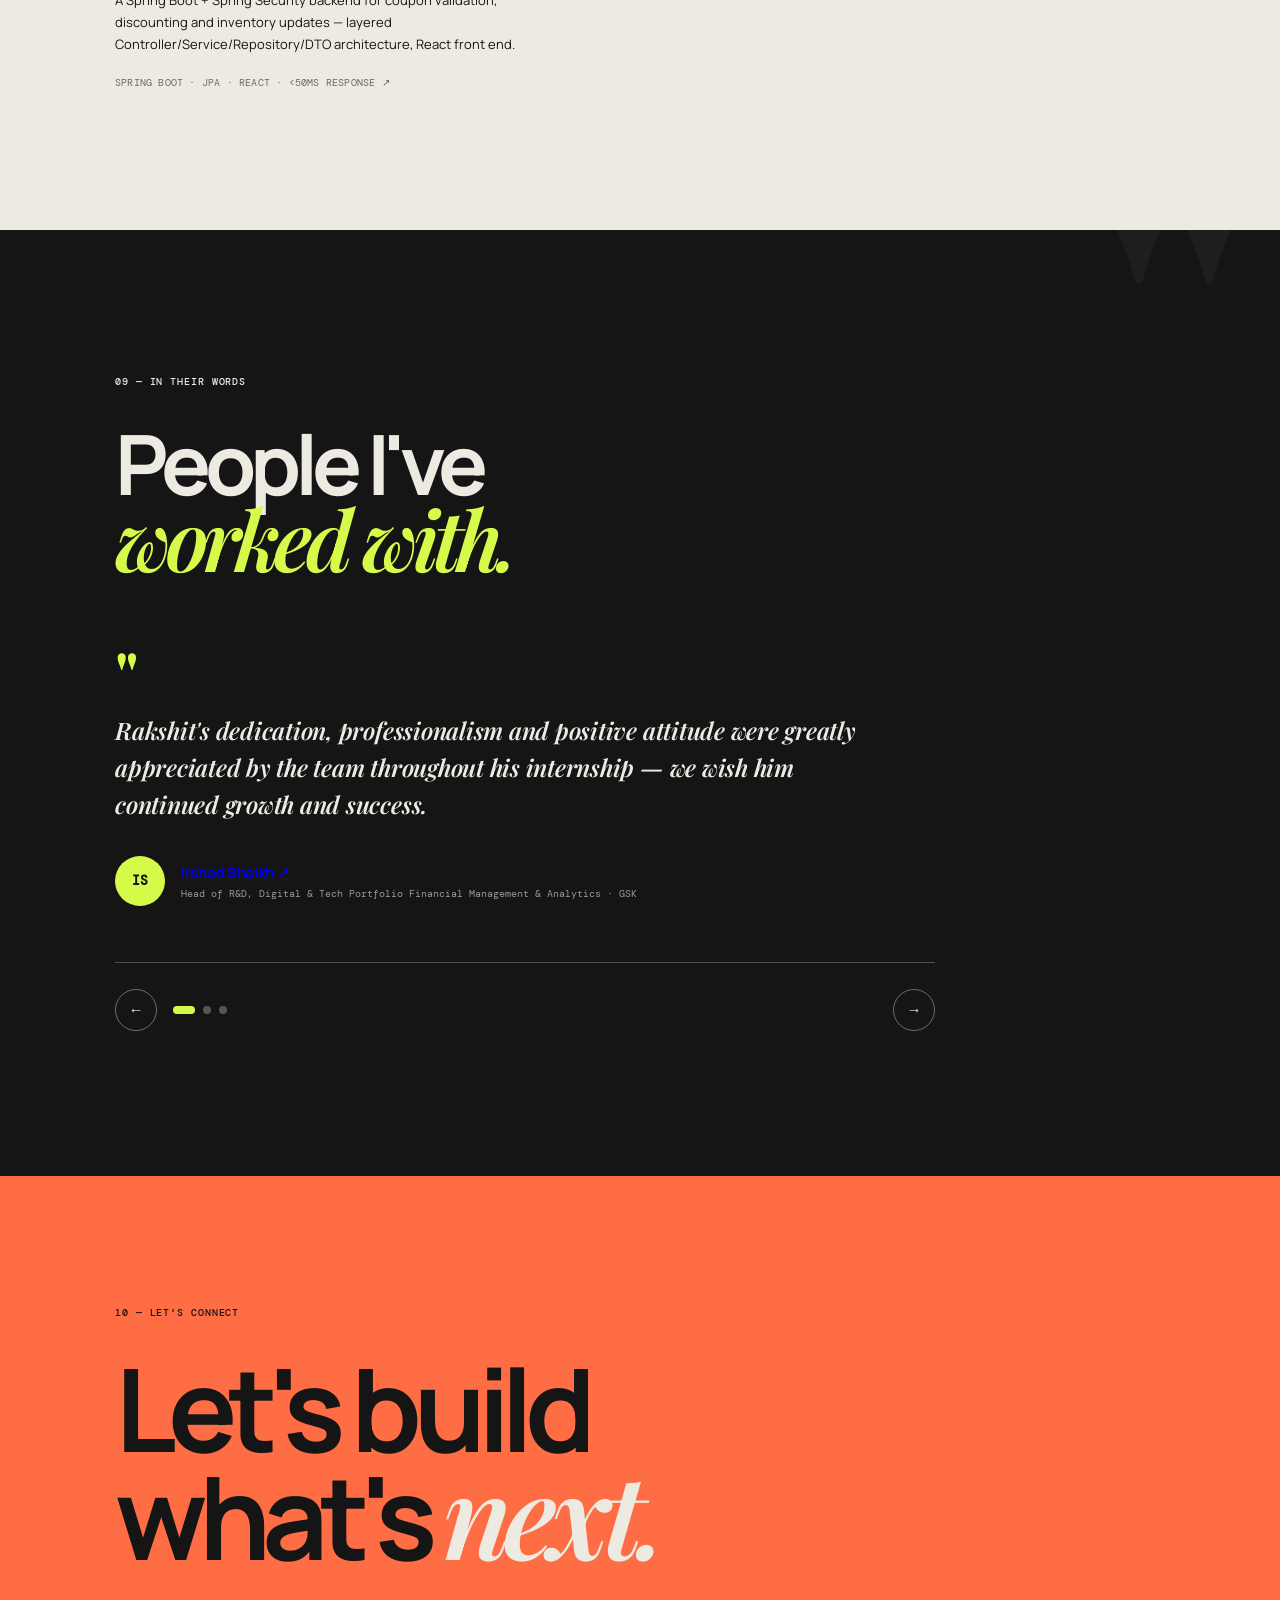
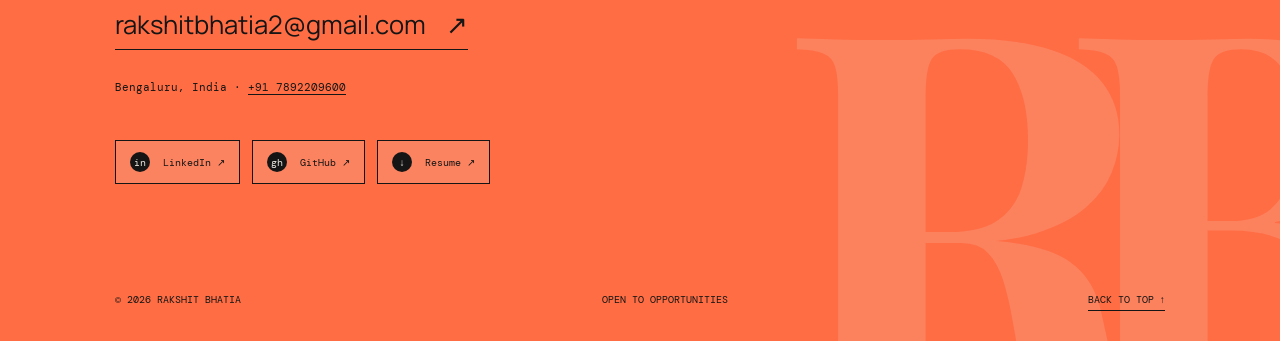
==== commit fb423e8a: "Update index.html" ====
--- a/index.html
+++ b/index.html
@@ -265,7 +265,10 @@
         </div>
         <div class="experience-list">
           <article class="experience-item reveal">
-            <p class="experience-date">MAY – JUL 2026</p>
+            <div class="experience-date-col">
+              <div class="exp-logo"><img src="gsk-logo.png" alt="GSK logo" loading="lazy" /></div>
+              <p class="experience-date">MAY – JUL 2026</p>
+            </div>
             <div>
               <p class="type">SUMMER INTERN · R&D DIGITAL & TECHNOLOGY</p>
               <h3>Portfolio Analytics</h3>
@@ -274,7 +277,10 @@
             </div>
           </article>
           <article class="experience-item reveal">
-            <p class="experience-date">MAY – JUN 2025</p>
+            <div class="experience-date-col">
+              <div class="exp-logo"><img src="tally-logo.svg" alt="Tally logo" loading="lazy" /></div>
+              <p class="experience-date">MAY – JUN 2025</p>
+            </div>
             <div>
               <p class="type">SOFTWARE ENGINEERING INTERN</p>
               <h3>Core web modules & CI/CD</h3>
@@ -337,16 +343,16 @@
           <div class="rec-track" aria-live="polite">
             <article class="rec-slide active">
               <p class="rec-quote">Rakshit's dedication, professionalism and positive attitude were greatly appreciated by the team throughout his internship — we wish him continued growth and success.</p>
-              <div class="rec-person"><span class="rec-avatar">IS</span><div><b>Irshad Shaikh</b><small>Head of R&amp;D, Digital &amp; Tech Portfolio Financial Management &amp; Analytics · GSK</small></div></div>
+              <div class="rec-person"><span class="rec-avatar">IS</span><div><b><a href="https://www.linkedin.com/in/irshad-shaikh-064536111/" target="_blank" rel="noreferrer">Irshad Shaikh ↗</a></b><small>Head of R&amp;D, Digital &amp; Tech Portfolio Financial Management &amp; Analytics · GSK</small></div></div>
             </article>
             <article class="rec-slide">
               <p class="rec-quote">Rakshit shipped the CW onboarding Power App, automated a manual financial process, and supported our Executive Dashboard — quick to learn, full of ownership, sincere, and always ready to help the team hit deadlines.</p>
-              <div class="rec-person"><span class="rec-avatar">VS</span><div><b>Vanshika Shrivastava</b><small>Technical Associate · GSK</small></div></div>
+              <div class="rec-person"><span class="rec-avatar">VS</span><div><b><a href="https://www.linkedin.com/in/shrivastavavanshika/" target="_blank" rel="noreferrer">Vanshika Shrivastava ↗</a></b><small>Technical Associate · GSK</small></div></div>
             </article>
             <!-- DRAFT — confirm wording with Aman before publishing -->
             <article class="rec-slide">
               <p class="rec-quote">Rakshit's the kind of person who follows through — curious, dependable, and always up for figuring out something new. Good to have around, on a project or off one.</p>
-              <div class="rec-person"><span class="rec-avatar">AB</span><div><b>Aman Bhatia</b><small>Chief Growth Officer · Devíse Communication </small></div></div>
+              <div class="rec-person"><span class="rec-avatar">AB</span><div><b><a href="https://www.linkedin.com/in/aman-bhatia-252b065/" target="_blank" rel="noreferrer">Aman Bhatia ↗</a></b><small>Chief Growth Officer · Devíse Communication </small></div></div>
             </article>
           </div>
           <div class="rec-controls">
--- a/enhancements.css
+++ b/enhancements.css
@@ -1 +1 @@
-html{scroll-padding-top:92px}.skip-link{position:absolute;top:-100%;left:16px;z-index:100;padding:10px 16px;background:var(--ink);color:var(--lime);font:500 11px 'DM Mono';text-decoration:none;border-radius:4px;transition:top .2s}.skip-link:focus{top:16px;outline:2px solid var(--lime);outline-offset:2px}:focus-visible{outline:2px solid var(--orange);outline-offset:3px}:focus:not(:focus-visible){outline:none}.nav-toggle{display:none;position:relative;z-index:12;width:38px;height:38px;padding:0;border:1px solid var(--ink);border-radius:50%;background:transparent;cursor:pointer;margin-left:auto;margin-right:12px}.nav-toggle span{display:block;width:14px;height:1px;background:var(--ink);margin:0 auto;transition:transform .3s,opacity .3s}.nav-toggle span+span{margin-top:5px}.nav-toggle[aria-expanded=true] span:first-child{transform:translateY(3px) rotate(45deg)}.nav-toggle[aria-expanded=true] span:last-child{transform:translateY(-3px) rotate(-45deg)}.nav-mobile-cta{display:none!important}.nav{position:fixed;background:rgba(237,234,226,.78);backdrop-filter:blur(13px);border-bottom:1px solid transparent;transition:border-color .25s,background .25s}.nav.scrolled{border-color:var(--line);background:rgba(237,234,226,.93)}.experience{padding:140px 9vw;background:var(--ink);color:var(--paper);display:grid;grid-template-columns:40% 60%}.experience-heading h2{font-size:clamp(50px,6.4vw,94px);margin-top:40px}.experience-heading h2 em{color:var(--lime)}.experience-heading>p:last-child{max-width:255px;font-size:12px;line-height:1.7;margin-top:42px}.experience-list{padding-top:37px}.experience-item{display:grid;grid-template-columns:120px 1fr;gap:24px;border-top:1px solid rgba(237,234,226,.28);padding:29px 0 34px}.experience-item:last-child{border-bottom:1px solid rgba(237,234,226,.28)}.experience-date{font:10px 'DM Mono';color:var(--lime);margin:4px 0 0}.experience-item .type{color:var(--lime)}.experience-item h3{font-size:clamp(22px,2.5vw,35px);letter-spacing:-.06em;line-height:1;margin:15px 0 5px}.experience-item h4{font:500 11px 'DM Mono';margin:0;opacity:.68}.experience-item div>p:last-child{font-size:12px;max-width:380px;line-height:1.7;margin:20px 0 0}.reveal{will-change:opacity,transform}@media(max-width:720px){.nav-toggle{display:block}.nav-cta{display:none}.nav-mobile-cta{display:block!important;margin-top:24px;padding-top:24px;border-top:1px solid var(--line);font-weight:600}.nav nav{position:fixed;inset:0;top:0;background:rgba(237,234,226,.97);backdrop-filter:blur(16px);z-index:11;flex-direction:column;align-items:flex-start;justify-content:center;padding:100px 10vw 40px;gap:28px;margin-left:0;opacity:0;visibility:hidden;pointer-events:none;transition:opacity .35s,visibility .35s}.nav nav.open{opacity:1;visibility:visible;pointer-events:auto}.nav nav a{font-size:clamp(22px,6vw,32px);letter-spacing:-.02em}.nav nav a:after{bottom:-4px;height:2px}.experience{display:block;padding:100px 7vw}.experience-list{margin-top:45px}.experience-item{grid-template-columns:1fr;gap:14px}.experience-heading>p:last-child{margin-top:30px}}
+html{scroll-padding-top:92px}.skip-link{position:absolute;top:-100%;left:16px;z-index:100;padding:10px 16px;background:var(--ink);color:var(--lime);font:500 11px 'DM Mono';text-decoration:none;border-radius:4px;transition:top .2s}.skip-link:focus{top:16px;outline:2px solid var(--lime);outline-offset:2px}:focus-visible{outline:2px solid var(--orange);outline-offset:3px}:focus:not(:focus-visible){outline:none}.nav-toggle{display:none;position:relative;z-index:12;width:38px;height:38px;padding:0;border:1px solid var(--ink);border-radius:50%;background:transparent;cursor:pointer;margin-left:auto;margin-right:12px}.nav-toggle span{display:block;width:14px;height:1px;background:var(--ink);margin:0 auto;transition:transform .3s,opacity .3s}.nav-toggle span+span{margin-top:5px}.nav-toggle[aria-expanded=true] span:first-child{transform:translateY(3px) rotate(45deg)}.nav-toggle[aria-expanded=true] span:last-child{transform:translateY(-3px) rotate(-45deg)}.nav-mobile-cta{display:none!important}.nav{position:fixed;background:rgba(237,234,226,.78);backdrop-filter:blur(13px);border-bottom:1px solid transparent;transition:border-color .25s,background .25s}.nav.scrolled{border-color:var(--line);background:rgba(237,234,226,.93)}.experience{padding:140px 9vw;background:var(--ink);color:var(--paper);display:grid;grid-template-columns:40% 60%}.experience-heading h2{font-size:clamp(50px,6.4vw,94px);margin-top:40px}.experience-heading h2 em{color:var(--lime)}.experience-heading>p:last-child{max-width:255px;font-size:12px;line-height:1.7;margin-top:42px}.experience-list{padding-top:37px}.experience-item{display:grid;grid-template-columns:120px 1fr;gap:24px;border-top:1px solid rgba(237,234,226,.28);padding:29px 0 34px}.experience-item:last-child{border-bottom:1px solid rgba(237,234,226,.28)}.experience-date{font:10px 'DM Mono';color:var(--lime);margin:4px 0 0}.experience-date-col{display:flex;flex-direction:column;gap:14px;align-items:flex-start}.exp-logo{width:46px;height:46px;border-radius:10px;background:var(--paper);display:flex;align-items:center;justify-content:center;padding:8px}.exp-logo img{width:100%;height:100%;object-fit:contain;display:block}.experience-item .type{color:var(--lime)}.experience-item h3{font-size:clamp(22px,2.5vw,35px);letter-spacing:-.06em;line-height:1;margin:15px 0 5px}.experience-item h4{font:500 11px 'DM Mono';margin:0;opacity:.68}.experience-item div>p:last-child{font-size:12px;max-width:380px;line-height:1.7;margin:20px 0 0}.reveal{will-change:opacity,transform}@media(max-width:720px){.nav-toggle{display:block}.nav-cta{display:none}.nav-mobile-cta{display:block!important;margin-top:24px;padding-top:24px;border-top:1px solid var(--line);font-weight:600}.nav nav{position:fixed;inset:0;top:0;background:rgba(237,234,226,.97);backdrop-filter:blur(16px);z-index:11;flex-direction:column;align-items:flex-start;justify-content:center;padding:100px 10vw 40px;gap:28px;margin-left:0;opacity:0;visibility:hidden;pointer-events:none;transition:opacity .35s,visibility .35s}.nav nav.open{opacity:1;visibility:visible;pointer-events:auto}.nav nav a{font-size:clamp(22px,6vw,32px);letter-spacing:-.02em}.nav nav a:after{bottom:-4px;height:2px}.experience{display:block;padding:100px 7vw}.experience-list{margin-top:45px}.experience-item{grid-template-columns:1fr;gap:14px}.experience-heading>p:last-child{margin-top:30px}}
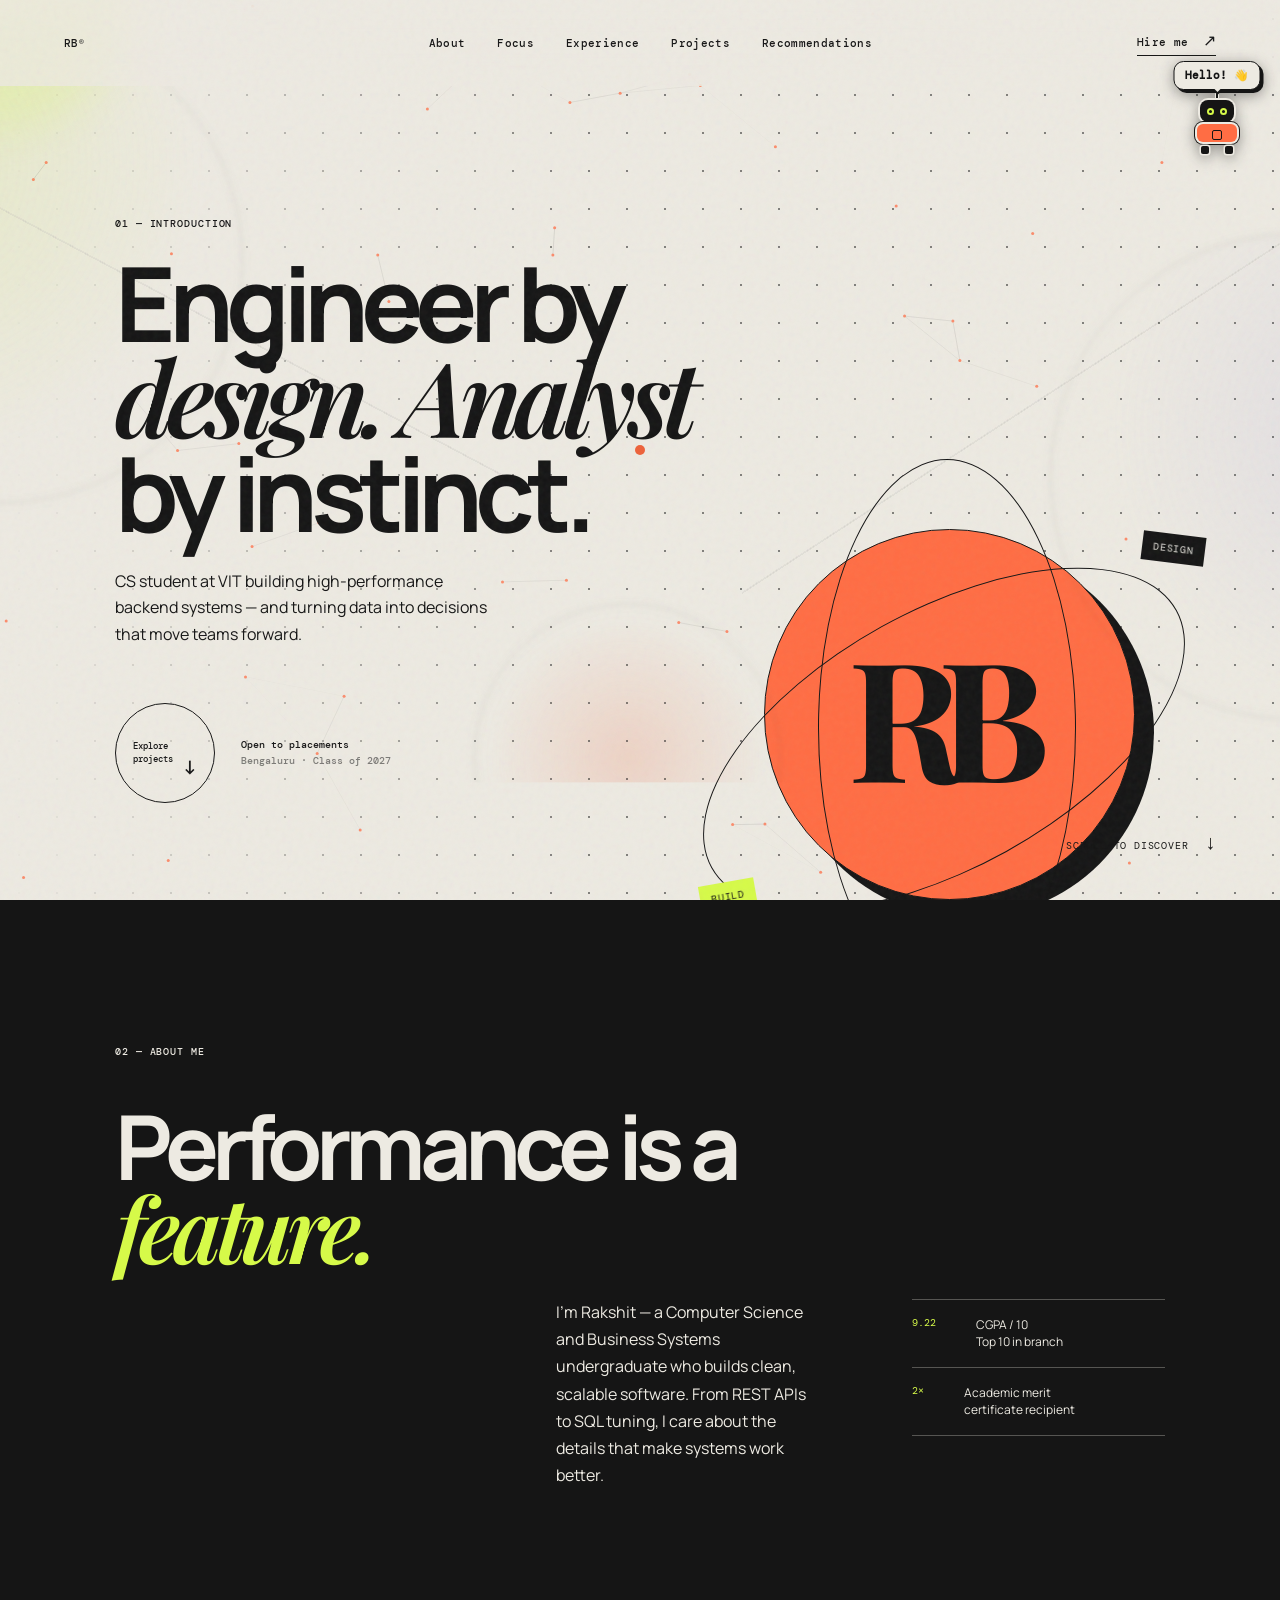
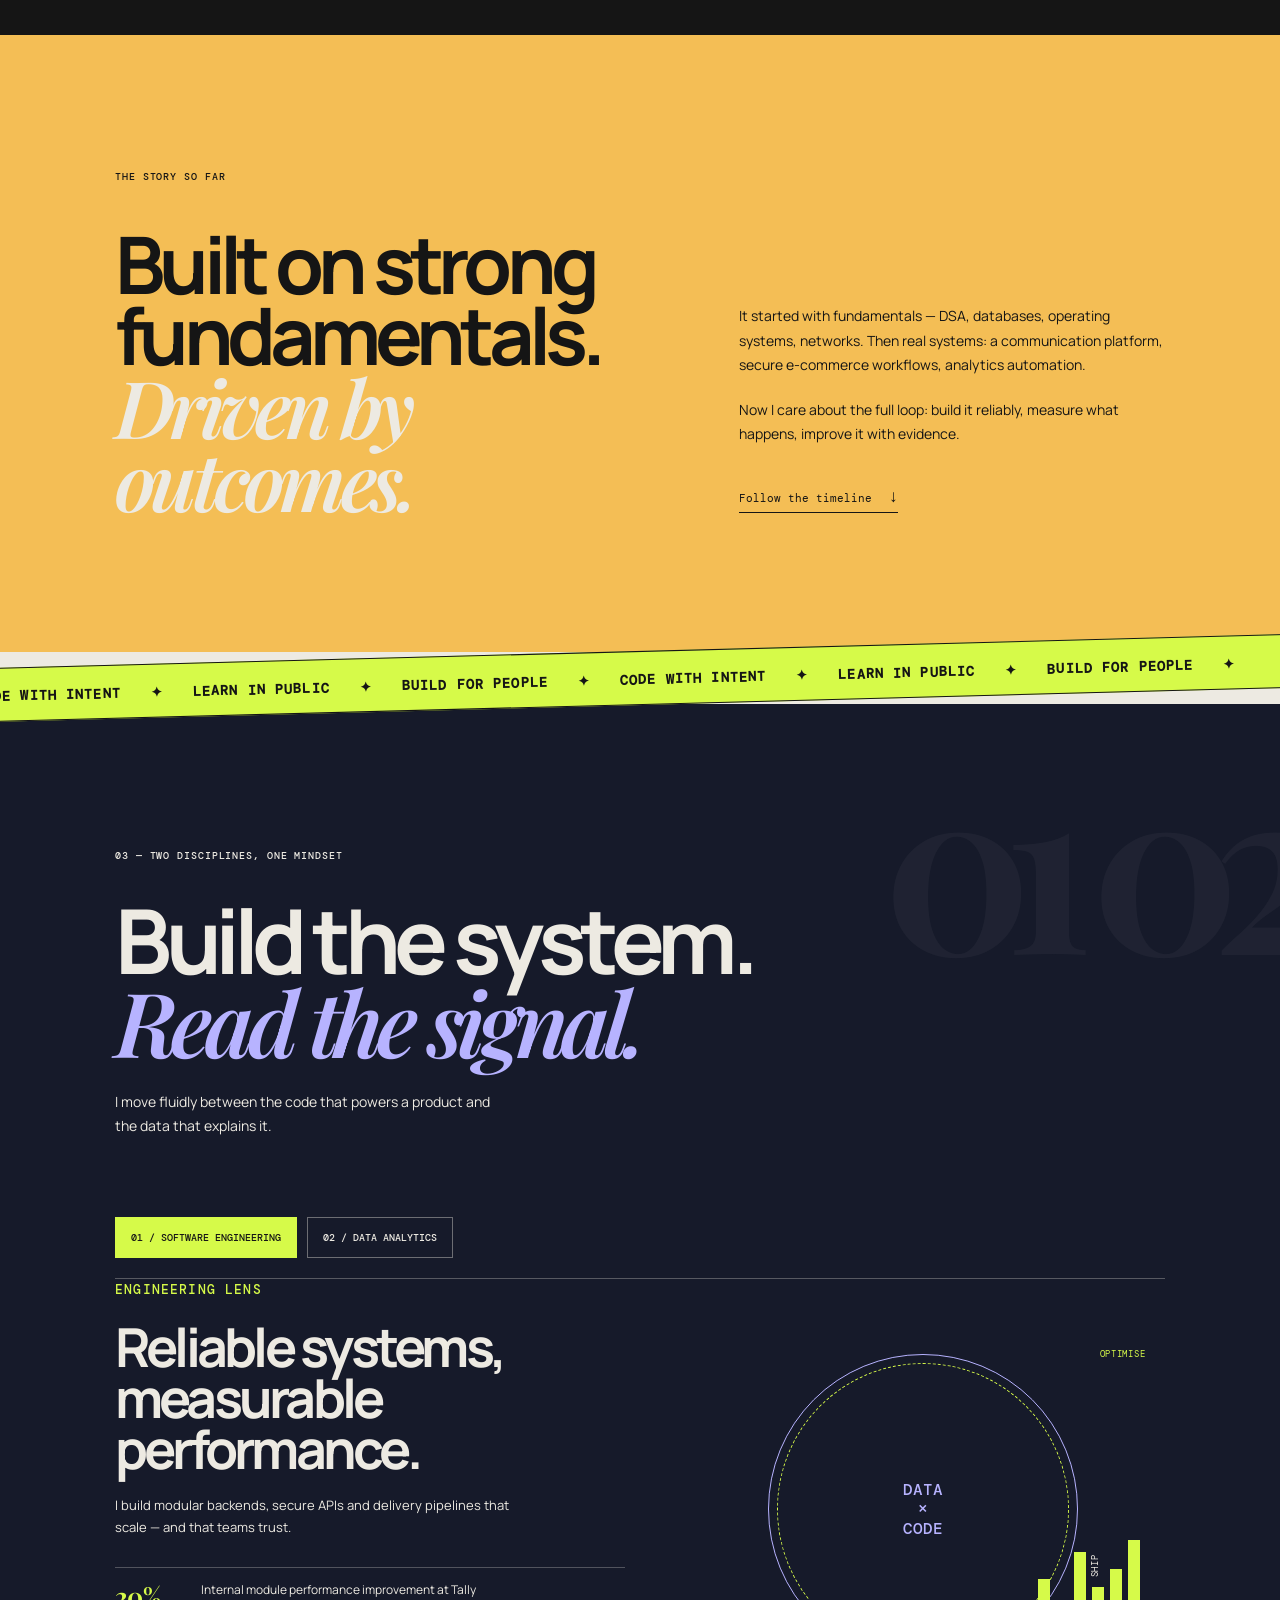
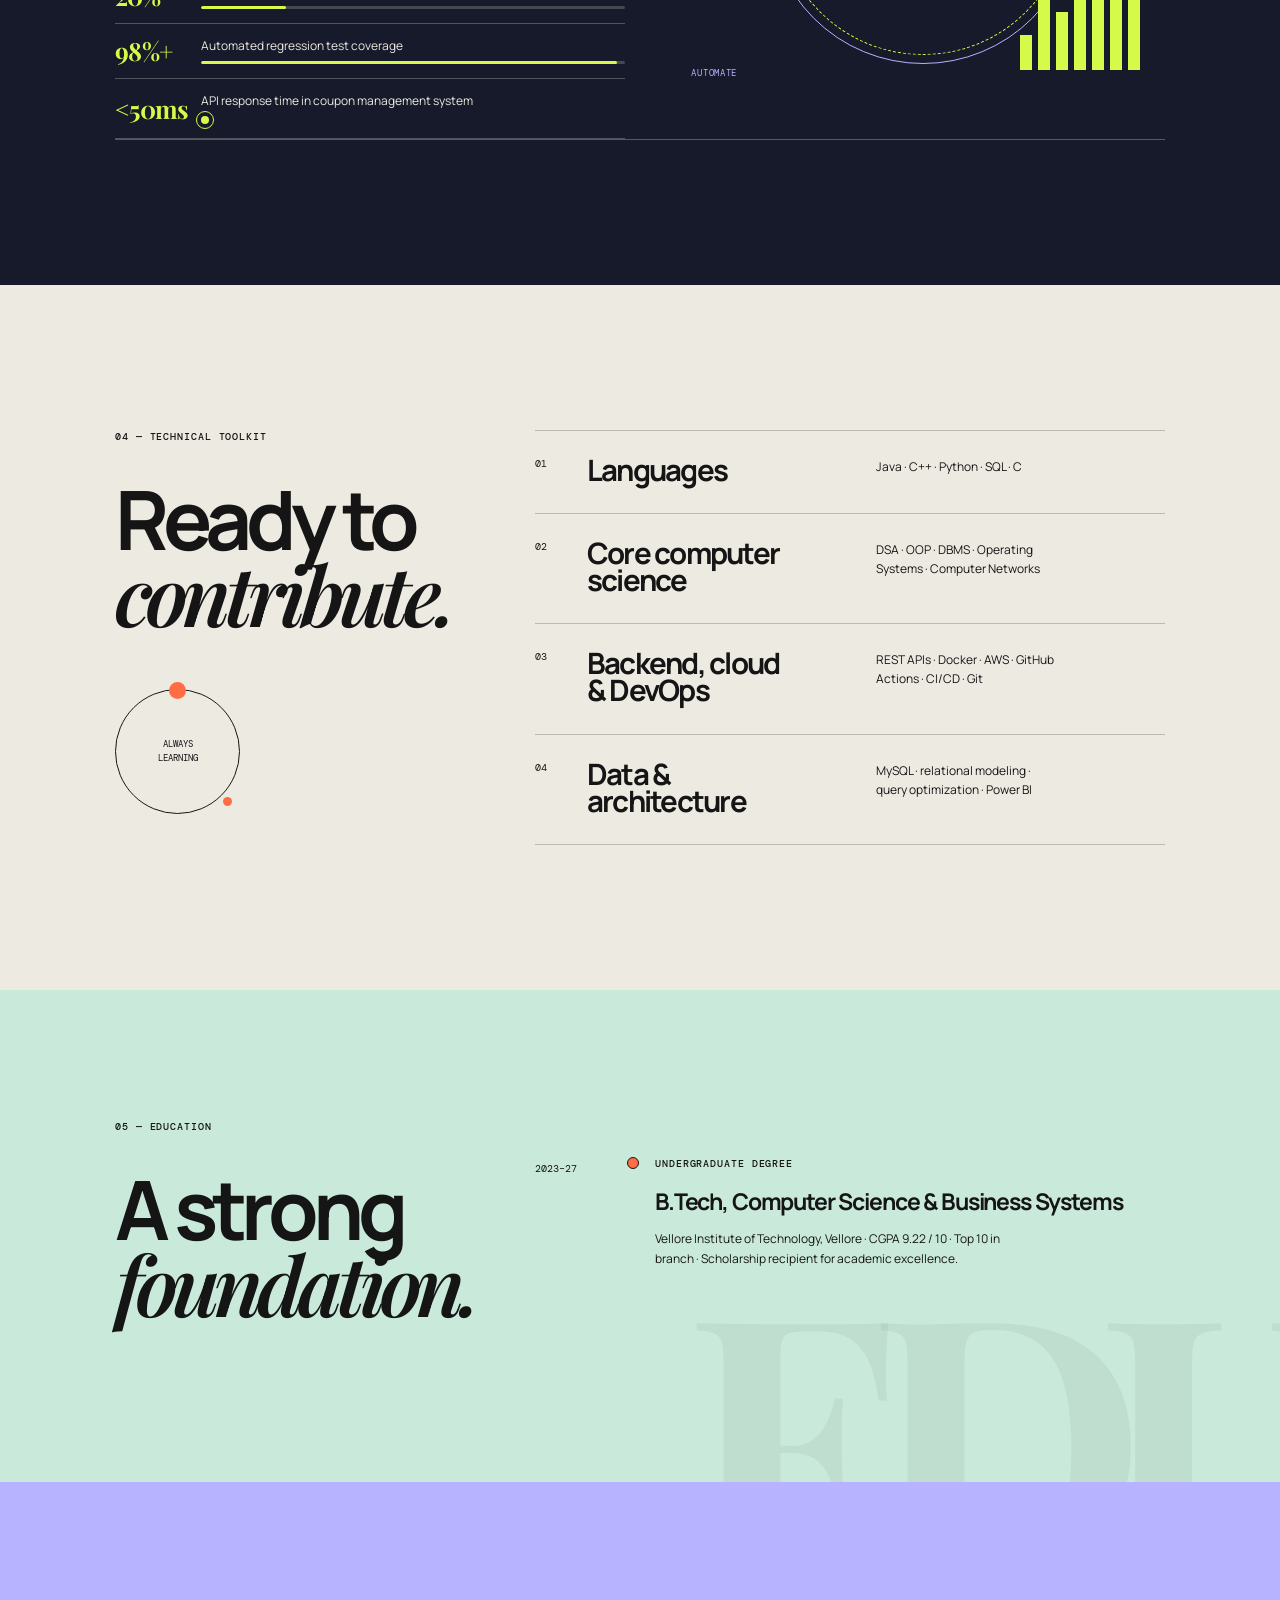
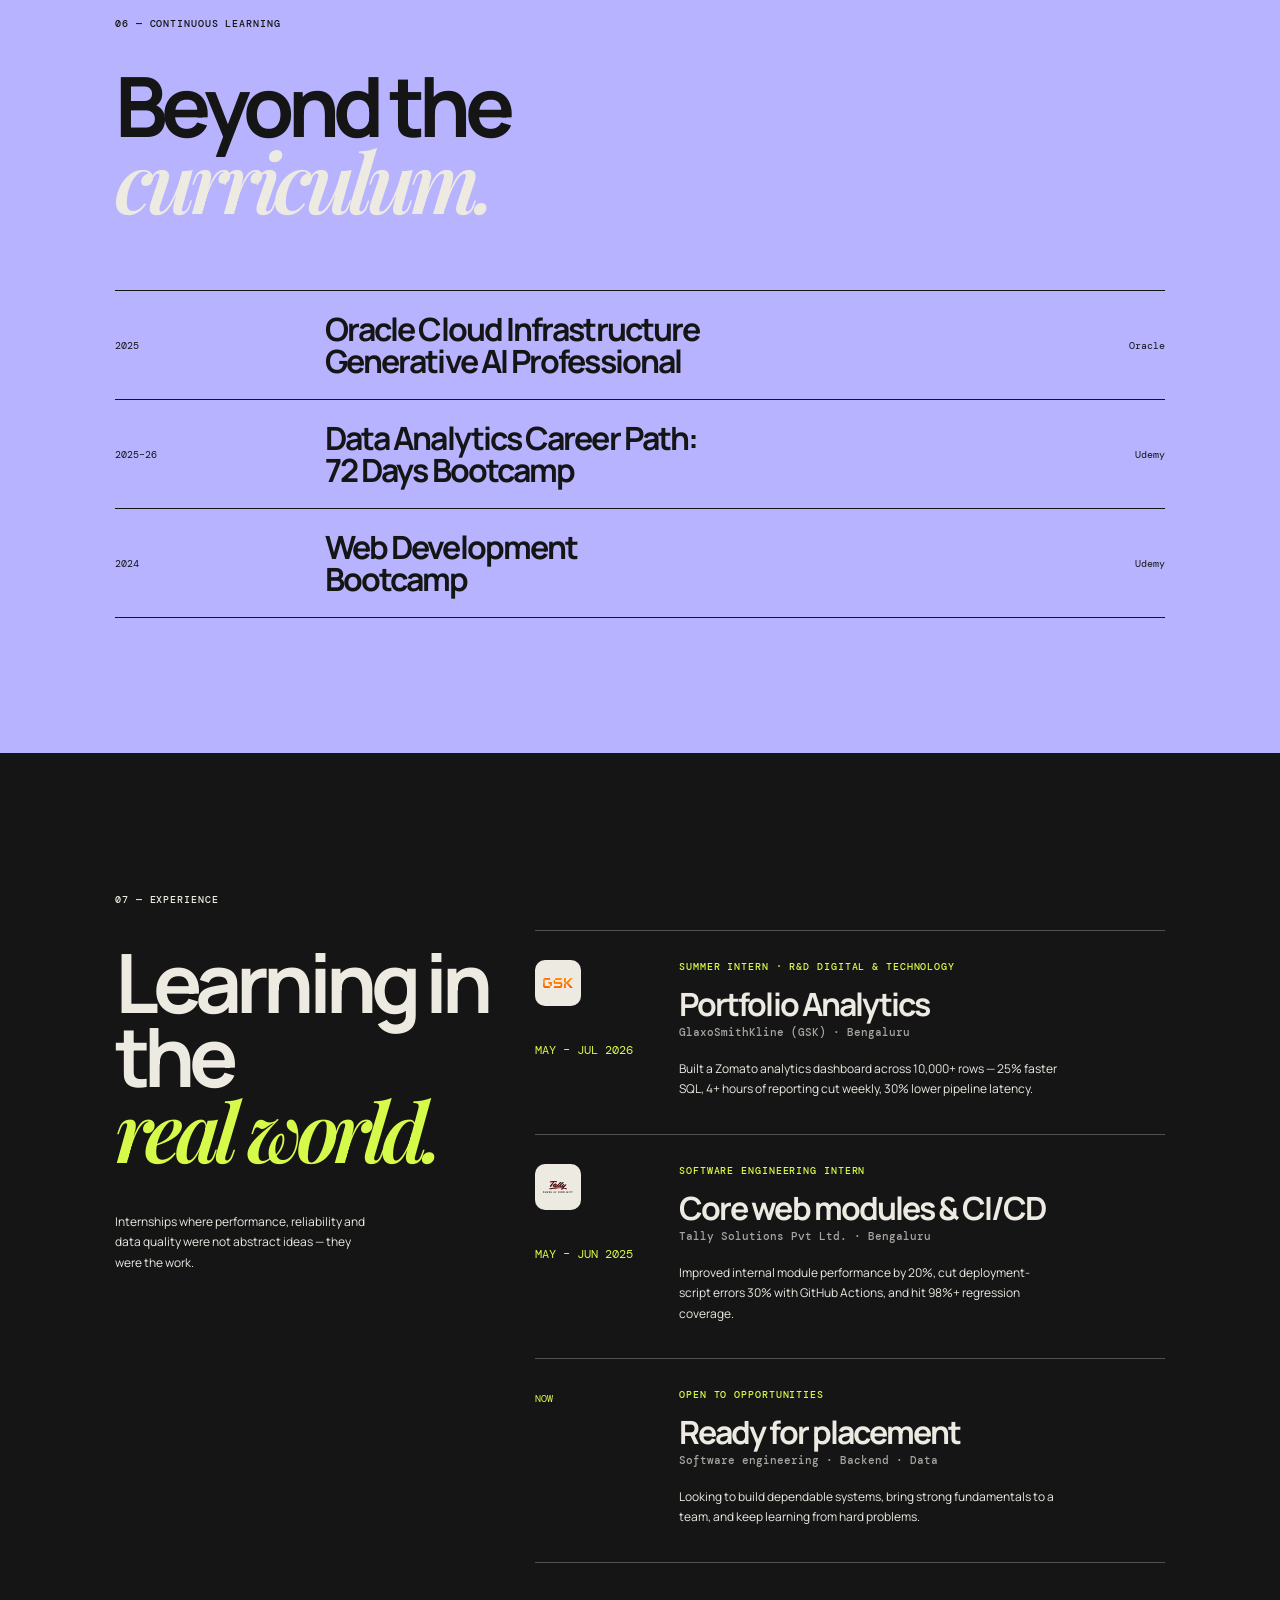
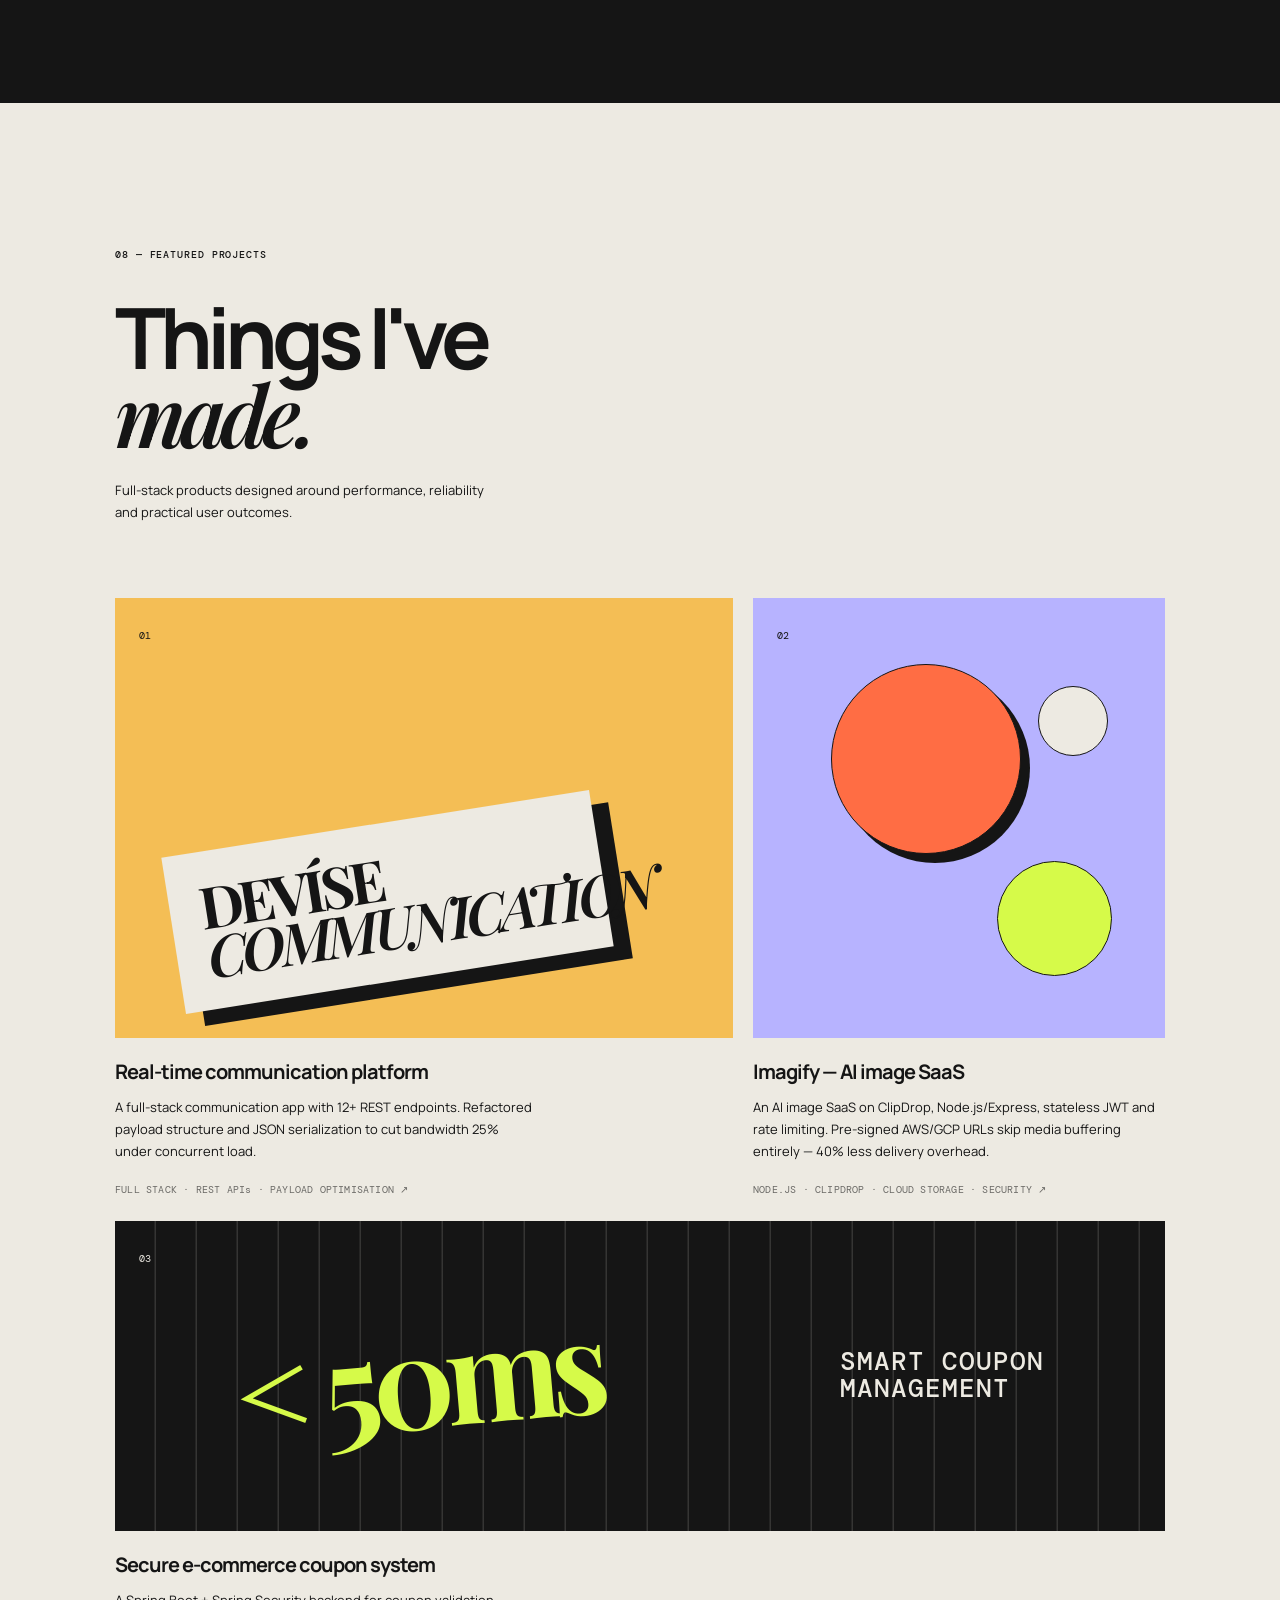
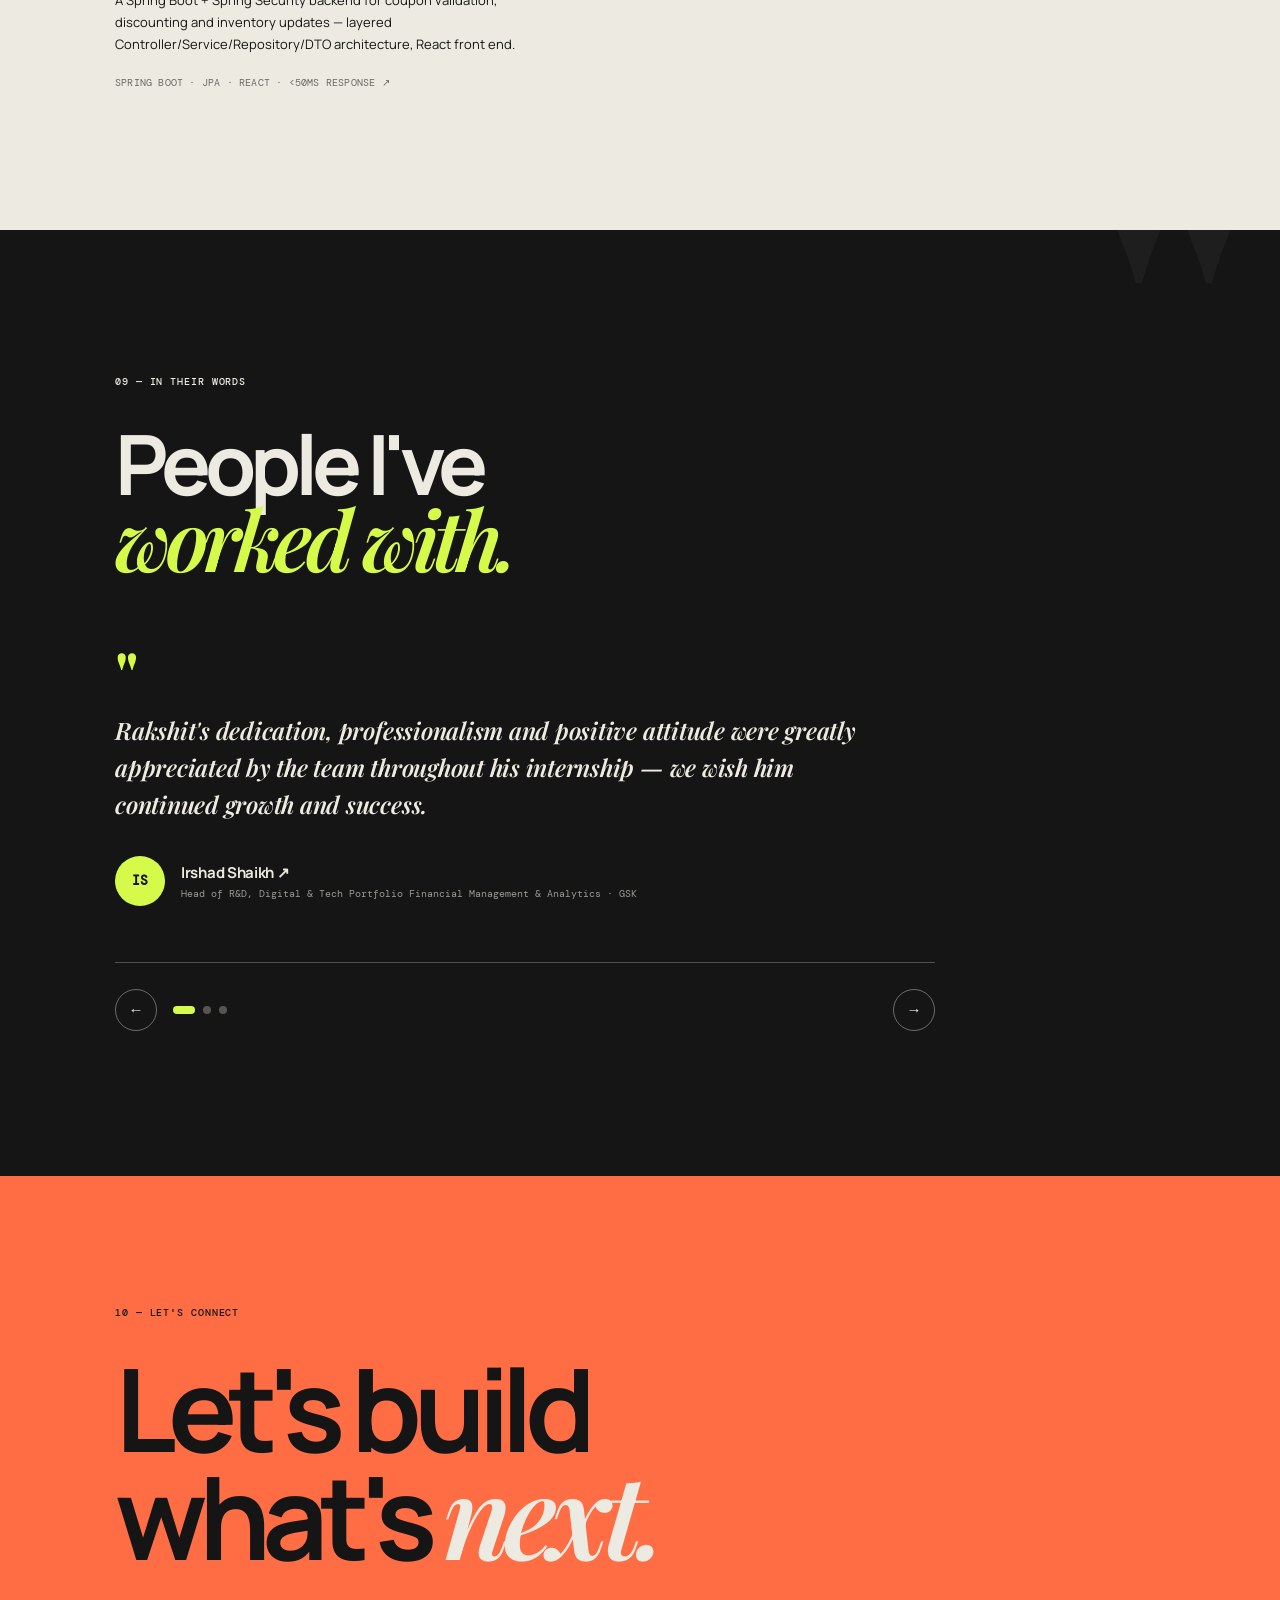
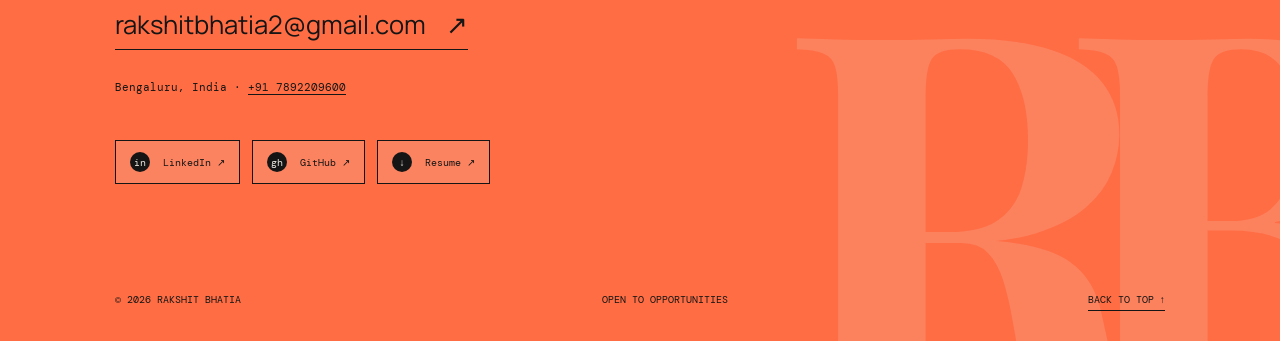
==== commit 276faf4a: "Update index.html" ====
--- a/index.html
+++ b/index.html
@@ -307,7 +307,7 @@
           <p class="reveal">Full-stack products designed around performance, reliability and practical user outcomes.</p>
         </div>
         <div class="project-grid">
-          <a class="project project-one reveal" href="https://devisecommunication.com" target="_blank" rel="noreferrer">
+          <a class="project project-one reveal" href="https://www.devisecommunication.com" target="_blank" rel="noreferrer">
             <div class="project-visual"><span class="project-number">01</span><div class="abstract-card">DEVÍSE<br /><i>COMMUNICATION</i></div></div>
             <div class="project-meta">
               <h3>Real-time communication platform</h3>
--- a/recommendations.css
+++ b/recommendations.css
@@ -12,6 +12,8 @@
 .rec-person{display:flex;align-items:center;gap:16px}
 .rec-avatar{width:50px;height:50px;border-radius:50%;background:var(--lime);color:var(--ink);display:grid;place-items:center;font:700 13px 'DM Mono';flex-shrink:0}
 .rec-person b{display:block;font-size:15px;letter-spacing:-.02em;font-weight:700}
+.rec-person b a{color:inherit;text-decoration:none;border-bottom:1px solid transparent;transition:border-color .25s,color .25s}
+.rec-person b a:hover{color:var(--lime);border-bottom-color:var(--lime)}
 .rec-person small{font:10px 'DM Mono';opacity:.62;display:block;margin-top:4px}
 .rec-controls{display:flex;align-items:center;gap:16px;margin-top:56px;border-top:1px solid rgba(237,234,226,.28);padding-top:26px}
 .rec-prev,.rec-next{width:42px;height:42px;border-radius:50%;border:1px solid rgba(237,234,226,.4);background:transparent;color:var(--paper);font-size:15px;cursor:pointer;transition:.3s;flex-shrink:0}
